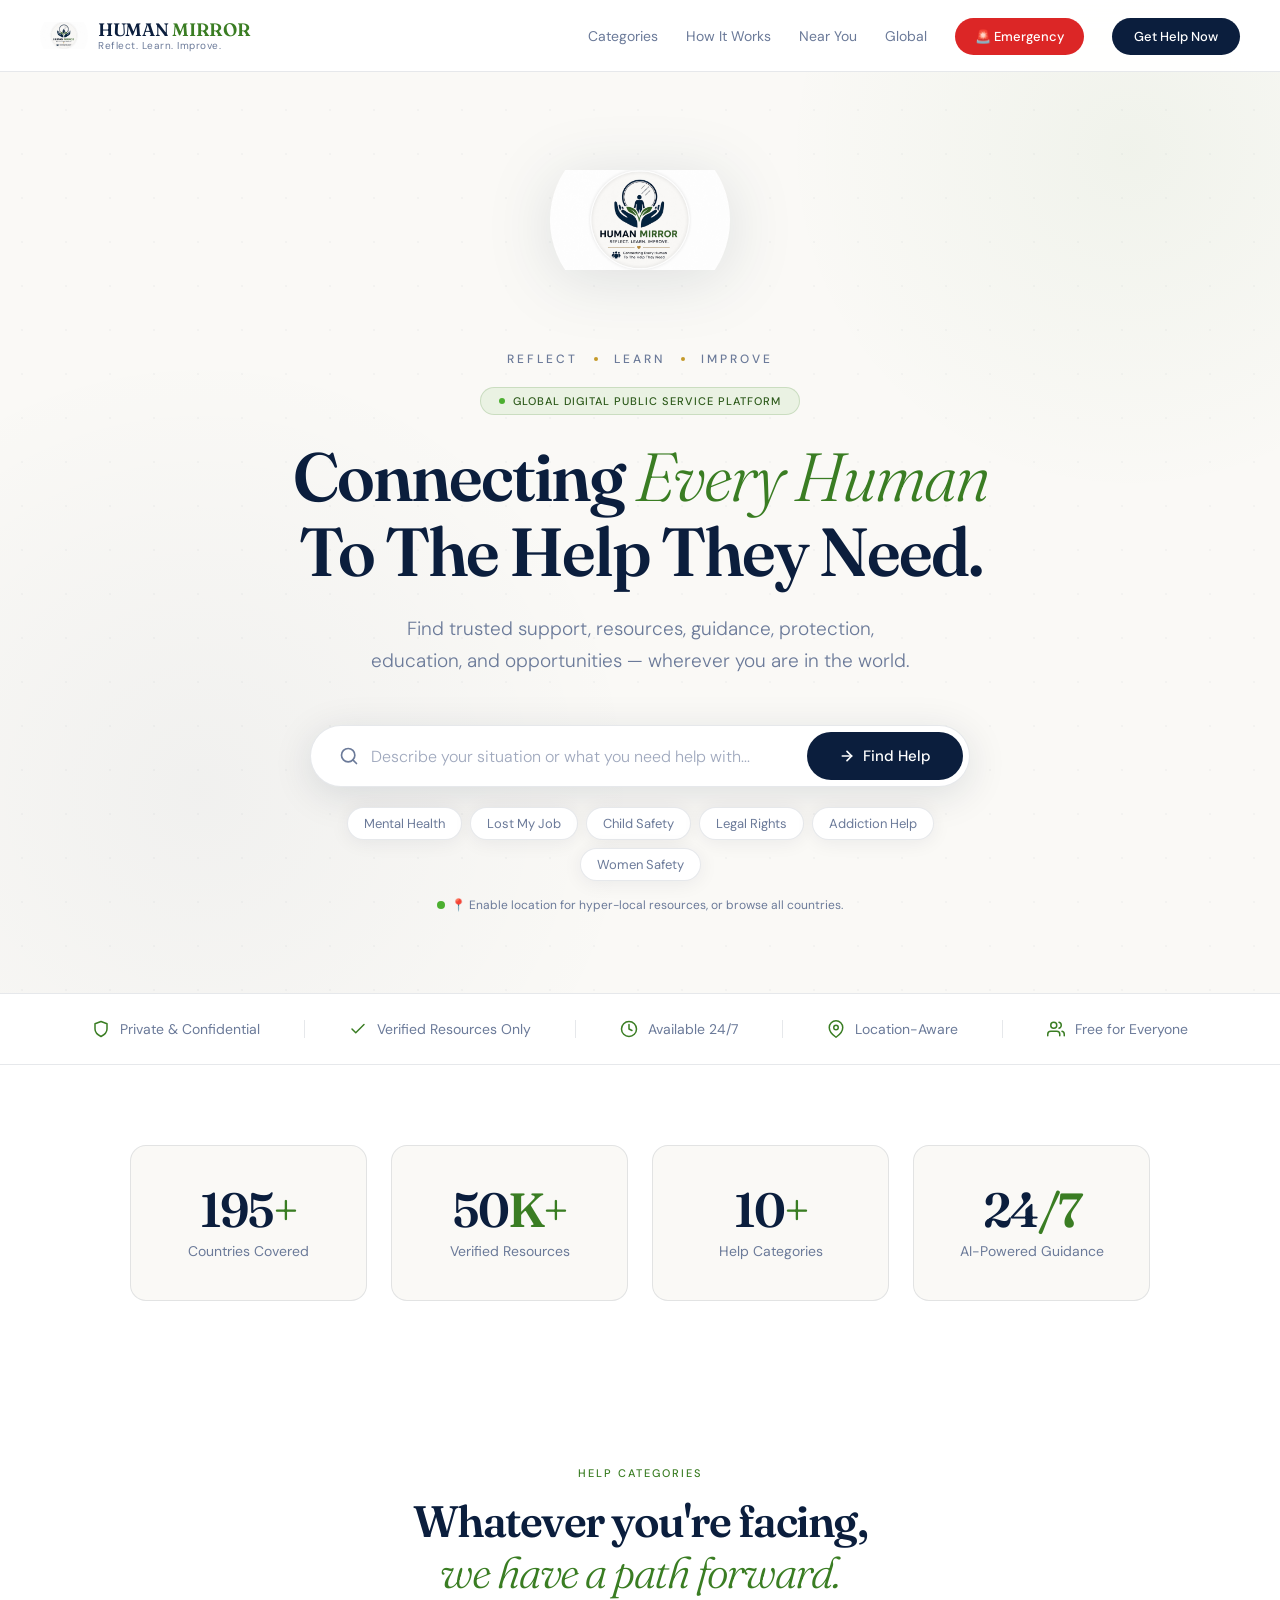
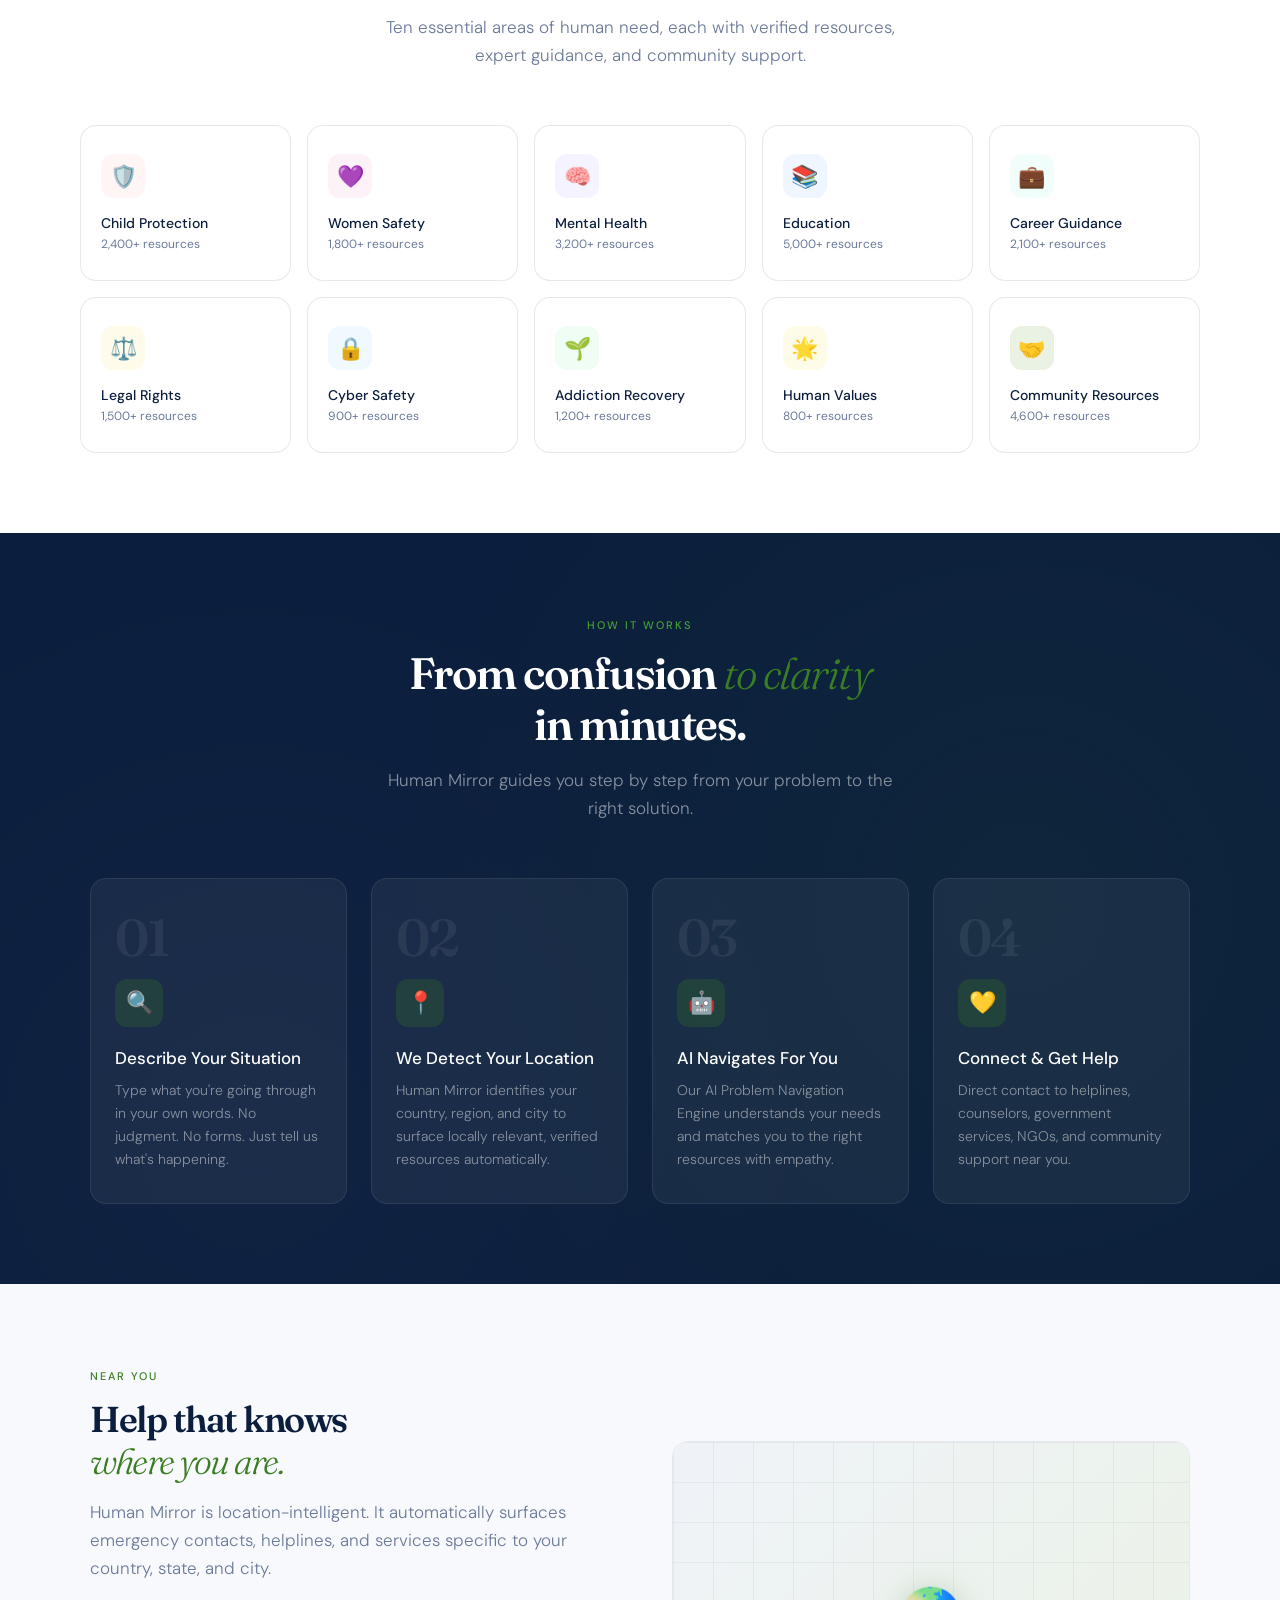
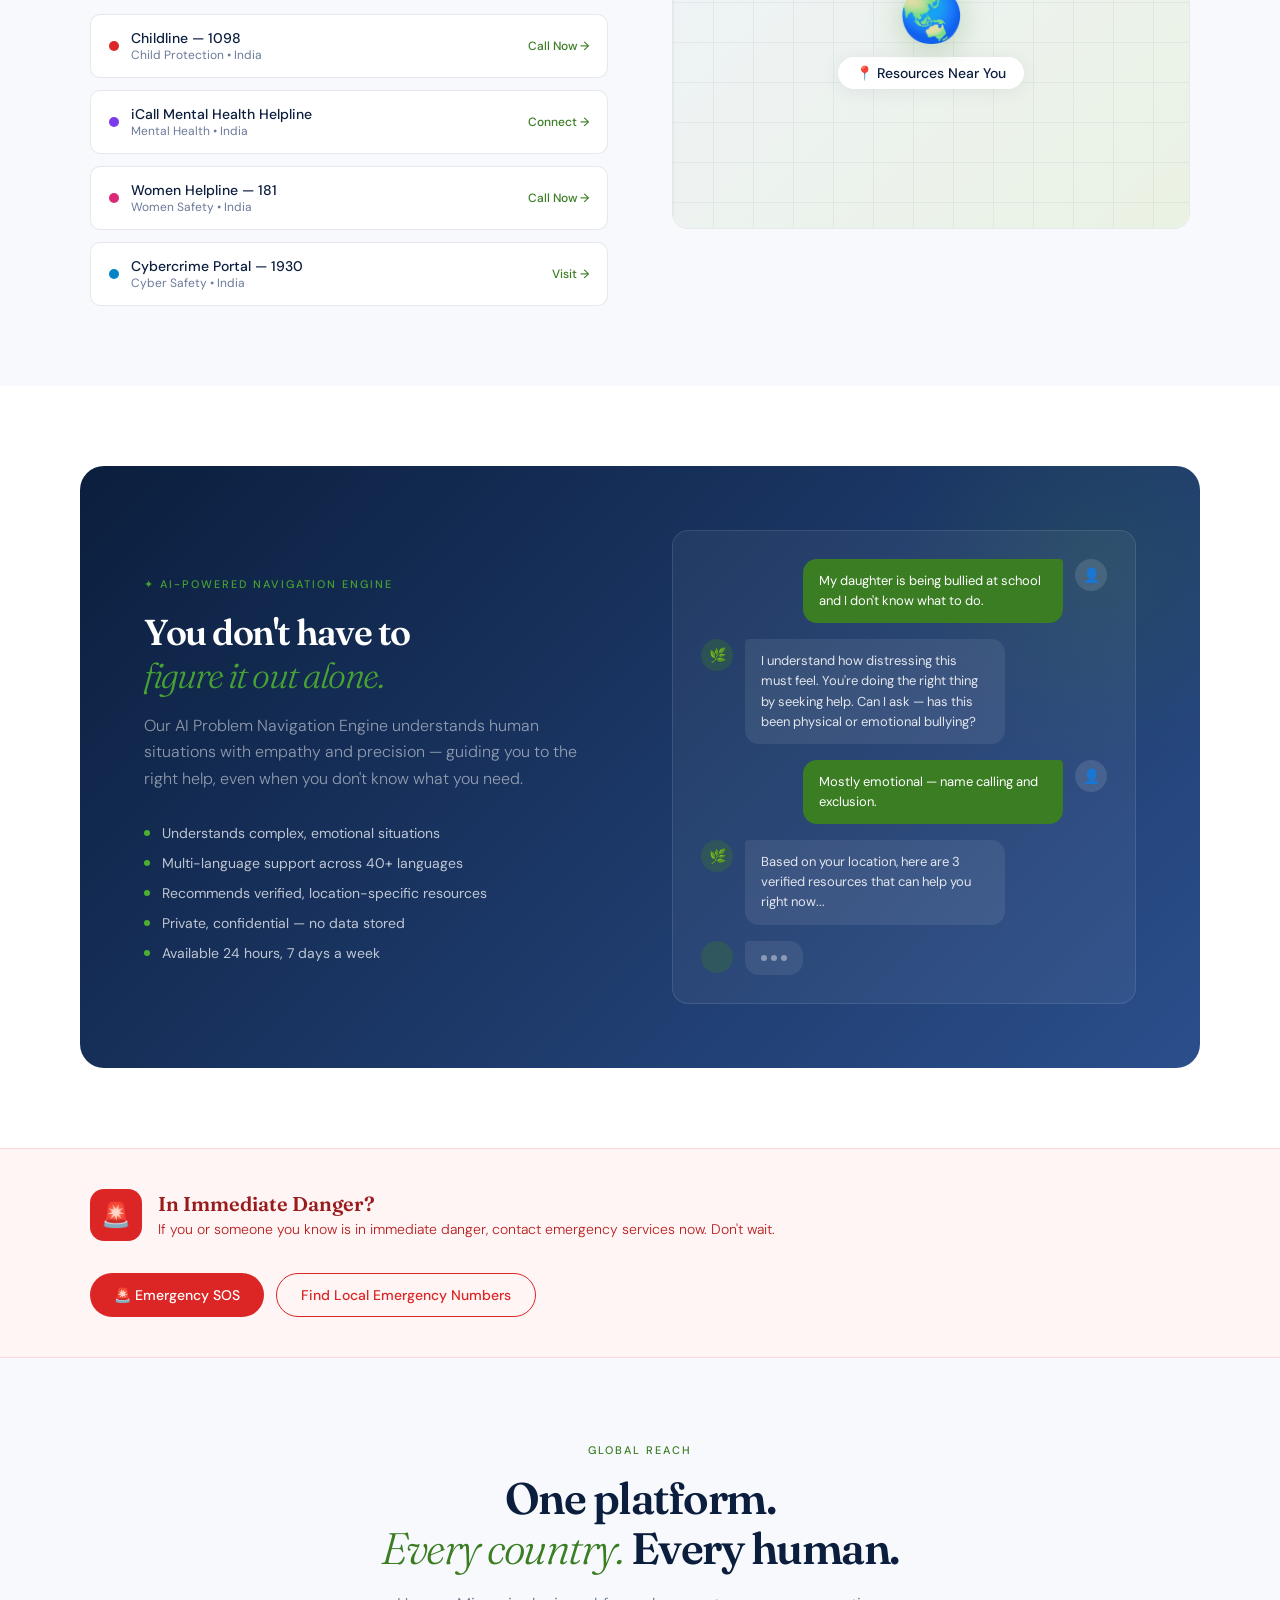
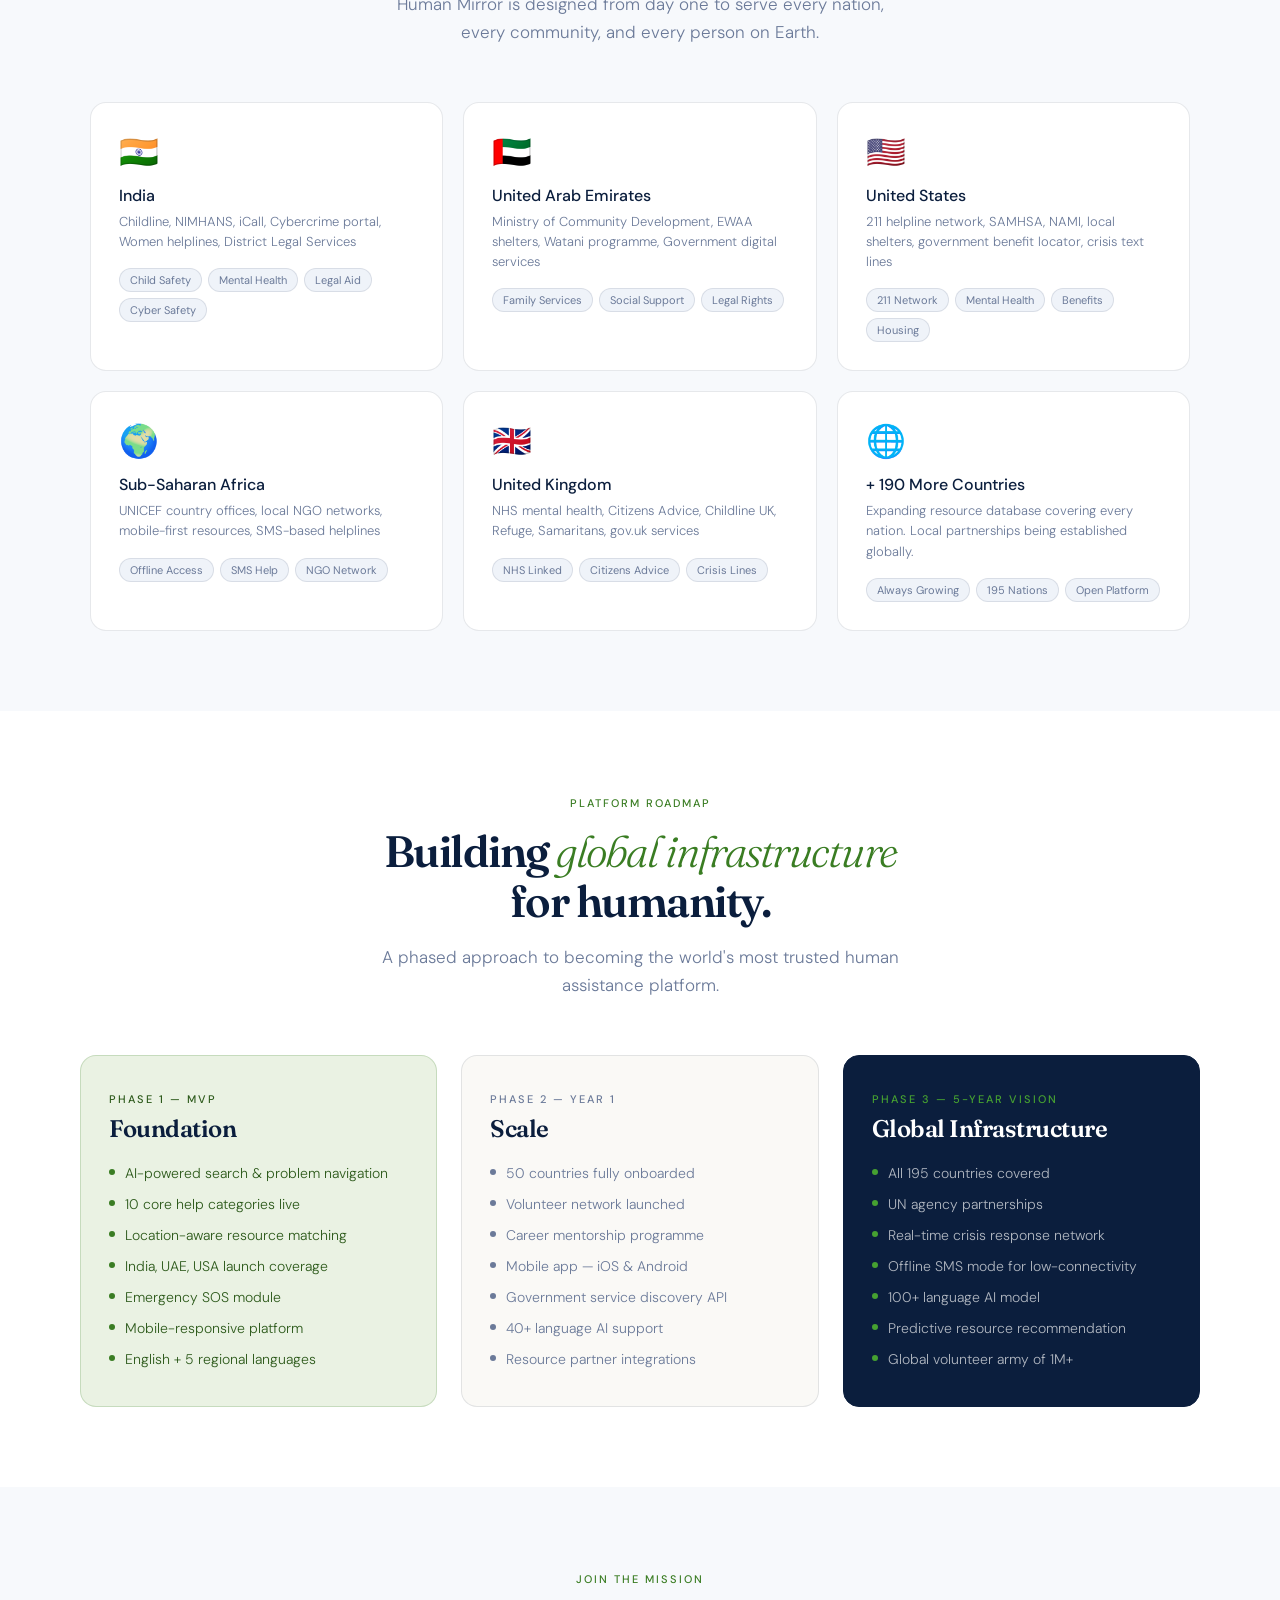
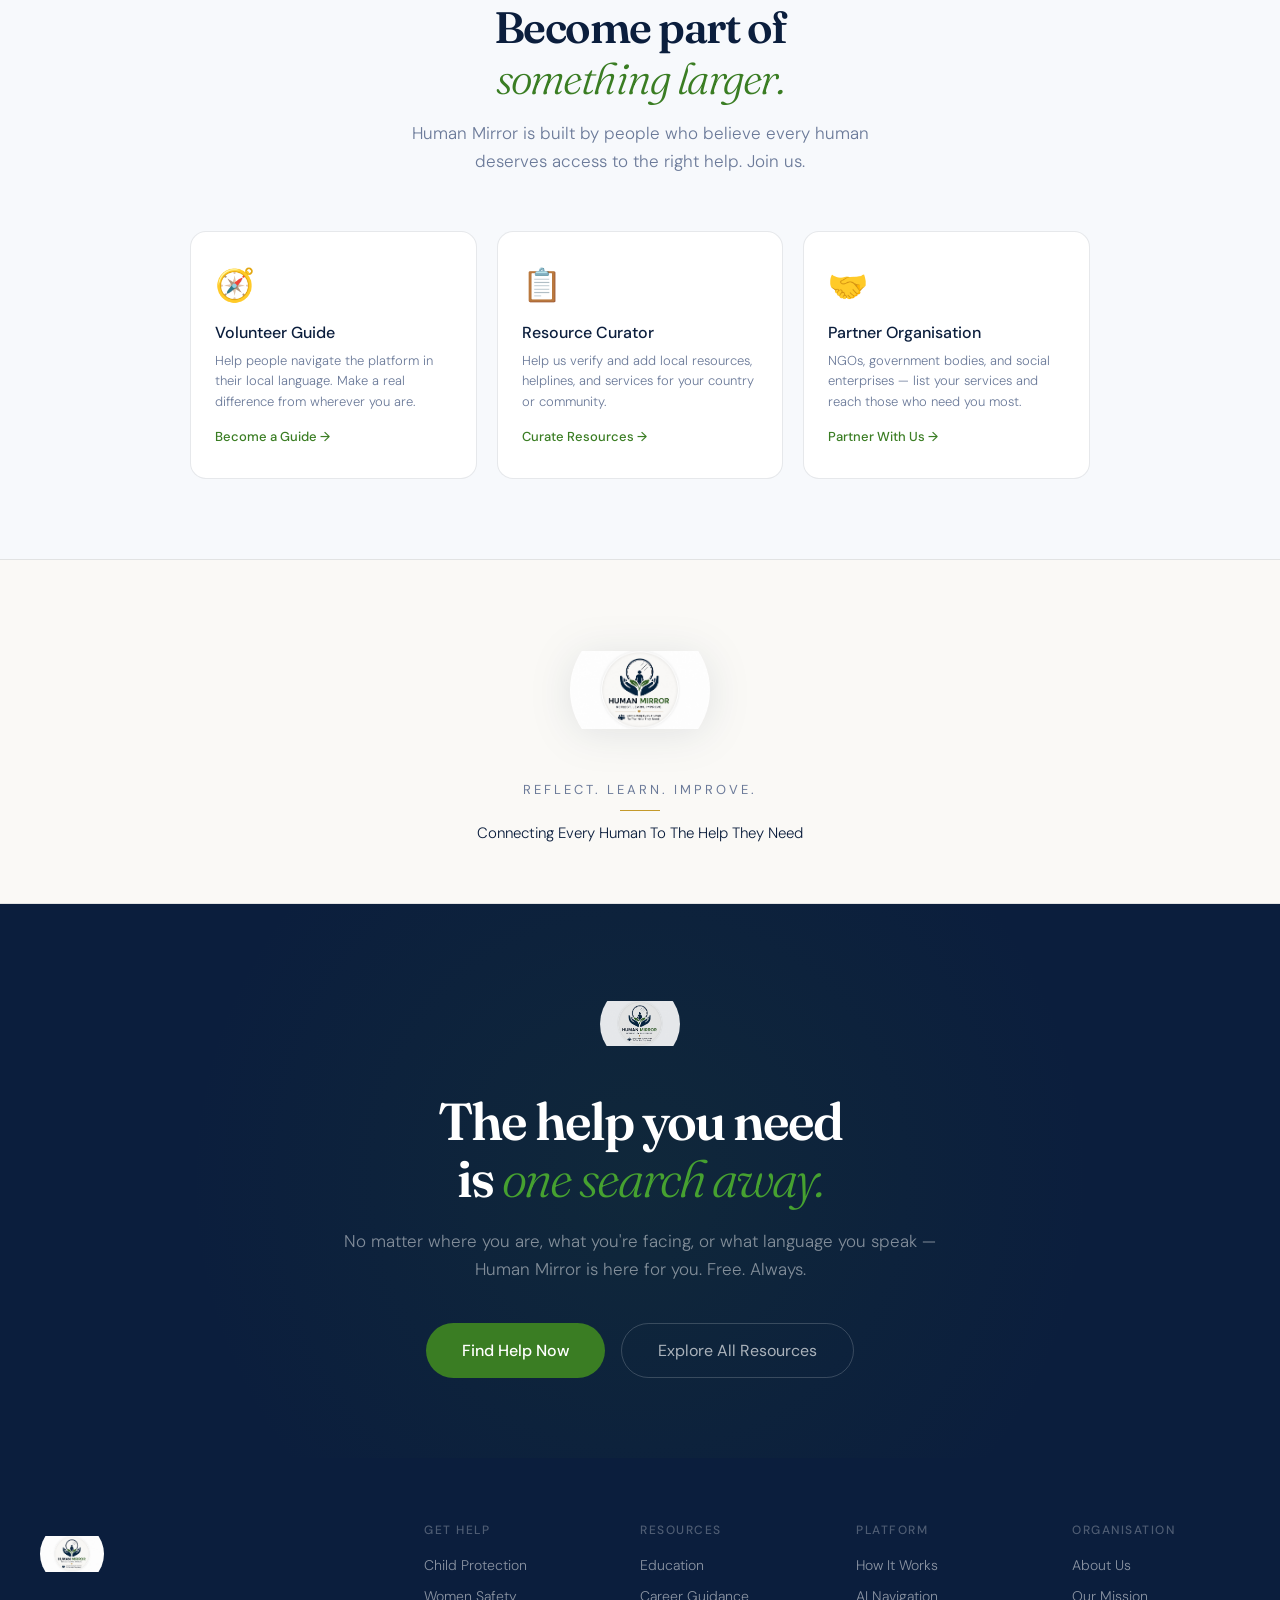
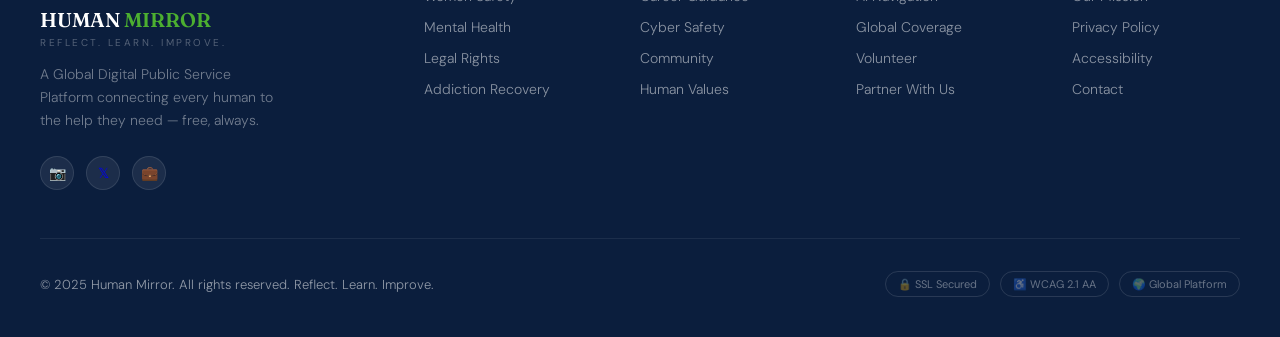
==== index.html @ c54a3748 "Update index.html" ====
<!DOCTYPE html>
<html lang="en">
<head>
<meta charset="UTF-8">
<meta name="viewport" content="width=device-width, initial-scale=1.0">
<title>Human Mirror — Connecting Every Human To The Help They Need</title>
<link rel="preconnect" href="https://fonts.googleapis.com">
<link rel="preconnect" href="https://fonts.gstatic.com" crossorigin>
<link href="https://fonts.googleapis.com/css2?family=Fraunces:ital,opsz,wght@0,9..144,300;0,9..144,400;0,9..144,600;1,9..144,300&family=DM+Sans:ital,opsz,wght@0,9..40,300;0,9..40,400;0,9..40,500;1,9..40,300&display=swap" rel="stylesheet">
<style>
:root {
  --navy: #0B1E3D;
  --navy-mid: #1A3560;
  --navy-light: #2B4F8C;
  --green: #2D5A1B;
  --green-mid: #3A7D23;
  --green-light: #4CAF30;
  --green-pale: #EAF2E3;
  --gold: #8B6914;
  --gold-light: #C49A2A;
  --white: #FFFFFF;
  --off-white: #F7F9FC;
  --cream: #FAF9F6;
  --surface: #EFF3F9;
  --muted: #6B7A99;
  --text: #0B1E3D;
  --border: rgba(11,30,61,0.1);
  --shadow-soft: 0 2px 20px rgba(11,30,61,0.07);
  --shadow-md: 0 8px 40px rgba(11,30,61,0.12);
  --radius: 16px;
  --radius-sm: 10px;
}
* { margin: 0; padding: 0; box-sizing: border-box; }
html { scroll-behavior: smooth; }
body {
  font-family: 'DM Sans', sans-serif;
  color: var(--text);
  background: var(--white);
  overflow-x: hidden;
  -webkit-font-smoothing: antialiased;
}

/* ===== NAV ===== */
nav {
  position: fixed;
  top: 0; left: 0; right: 0;
  z-index: 100;
  background: rgba(255,255,255,0.94);
  backdrop-filter: blur(20px);
  -webkit-backdrop-filter: blur(20px);
  border-bottom: 1px solid var(--border);
  height: 72px;
  display: flex;
  align-items: center;
  padding: 0 40px;
  justify-content: space-between;
  transition: box-shadow 0.3s;
}
nav.scrolled { box-shadow: var(--shadow-soft); }

.nav-logo {
  display: flex;
  align-items: center;
  gap: 10px;
  text-decoration: none;
}
.nav-logo-img {
  width: 48px;
  height: 48px;
  object-fit: contain;
  border-radius: 50%;
  flex-shrink: 0;
}
.nav-brand-wrap { display: flex; flex-direction: column; line-height: 1.1; }
.nav-brand {
  font-family: 'Fraunces', serif;
  font-size: 18px;
  font-weight: 600;
  letter-spacing: -0.3px;
}
.nav-brand .human { color: var(--navy); }
.nav-brand .mirror { color: var(--green-mid); }
.nav-tagline { font-size: 10px; color: var(--muted); letter-spacing: 0.5px; font-weight: 400; }

.nav-links { display: flex; align-items: center; gap: 28px; list-style: none; }
.nav-links a { font-size: 14px; font-weight: 400; color: var(--muted); text-decoration: none; transition: color 0.2s; }
.nav-links a:hover { color: var(--navy); }
.nav-cta {
  background: var(--navy) !important;
  color: var(--white) !important;
  padding: 10px 22px !important;
  border-radius: 50px !important;
  font-weight: 500 !important;
  font-size: 13px !important;
  transition: background 0.2s !important;
}
.nav-cta:hover { background: var(--navy-mid) !important; }
.nav-emergency {
  background: #DC2626 !important;
  color: var(--white) !important;
  padding: 10px 20px !important;
  border-radius: 50px !important;
  font-weight: 500 !important;
  font-size: 13px !important;
  animation: pulse-red 2s infinite;
}
@keyframes pulse-red { 0%,100%{box-shadow:0 0 0 0 rgba(220,38,38,0.3)} 50%{box-shadow:0 0 0 6px rgba(220,38,38,0)} }

.hamburger { display: none; flex-direction: column; gap: 5px; cursor: pointer; padding: 4px; }
.hamburger span { width: 22px; height: 2px; background: var(--navy); border-radius: 2px; }

/* ===== HERO ===== */
.hero {
  min-height: 100vh;
  display: flex; flex-direction: column; align-items: center; justify-content: center;
  text-align: center;
  padding: 130px 24px 80px;
  position: relative; overflow: hidden;
  background: var(--cream);
}
.hero-bg { position: absolute; inset: 0; pointer-events: none; overflow: hidden; }
.hero-circle-1 { position: absolute; top: -200px; right: -200px; width: 700px; height: 700px; border-radius: 50%; background: radial-gradient(circle, rgba(58,125,35,0.05) 0%, transparent 70%); }
.hero-circle-2 { position: absolute; bottom: -250px; left: -250px; width: 900px; height: 900px; border-radius: 50%; background: radial-gradient(circle, rgba(11,30,61,0.04) 0%, transparent 70%); }
.hero-dots { position: absolute; inset: 0; background-image: radial-gradient(circle, rgba(11,30,61,0.06) 1px, transparent 1px); background-size: 44px 44px; opacity: 0.5; }

.hero-content { position: relative; z-index: 1; max-width: 840px; }

/* HERO LOGO — the real frozen logo, large and proud */
.hero-logo-wrap {
  margin-bottom: 36px;
  display: inline-block;
  animation: fadeUp 0.9s ease both;
}
.hero-logo-img {
  width: 180px;
  height: 180px;
  object-fit: contain;
  border-radius: 50%;
  filter: drop-shadow(0 8px 32px rgba(11,30,61,0.12));
}

.hero-badge {
  display: inline-flex; align-items: center; gap: 8px;
  background: var(--green-pale);
  color: var(--green);
  font-size: 11px; font-weight: 500;
  padding: 6px 18px;
  border-radius: 50px;
  border: 1px solid rgba(58,125,35,0.18);
  margin-bottom: 24px;
  animation: fadeUp 0.9s 0.1s ease both;
  letter-spacing: 1px; text-transform: uppercase;
}
.hero-badge::before { content: ''; width: 6px; height: 6px; border-radius: 50%; background: var(--green-light); animation: blink 2s infinite; }
@keyframes blink { 0%,100%{opacity:1} 50%{opacity:0.3} }

.hero h1 {
  font-family: 'Fraunces', serif;
  font-size: clamp(36px, 5.5vw, 68px);
  font-weight: 600;
  line-height: 1.1;
  letter-spacing: -2px;
  color: var(--navy);
  margin-bottom: 24px;
  animation: fadeUp 0.9s 0.2s ease both;
}
.hero h1 em { font-style: italic; color: var(--green-mid); font-weight: 300; }

/* REFLECT. LEARN. IMPROVE. tagline from logo */
.hero-tagline-strip {
  display: flex; align-items: center; justify-content: center; gap: 16px;
  margin-bottom: 20px;
  animation: fadeUp 0.9s 0.25s ease both;
}
.hero-tagline-strip span {
  font-size: 12px; font-weight: 500; letter-spacing: 3px; text-transform: uppercase; color: var(--muted);
}
.hero-tagline-strip .dot { width: 4px; height: 4px; border-radius: 50%; background: var(--gold-light); }

.hero-sub {
  font-size: clamp(16px, 2vw, 19px);
  color: var(--muted); line-height: 1.7;
  max-width: 560px; margin: 0 auto 48px;
  font-weight: 300;
  animation: fadeUp 0.9s 0.3s ease both;
}

/* SEARCH */
.search-container { width: 100%; max-width: 660px; margin: 0 auto; animation: fadeUp 0.9s 0.4s ease both; }
.search-box {
  display: flex; align-items: center;
  background: var(--white);
  border: 1.5px solid var(--border);
  border-radius: 100px;
  padding: 6px 6px 6px 28px;
  box-shadow: var(--shadow-md);
  transition: border-color 0.2s, box-shadow 0.2s;
  gap: 12px;
}
.search-box:focus-within { border-color: var(--green-mid); box-shadow: var(--shadow-md), 0 0 0 4px rgba(58,125,35,0.1); }
.search-icon { width: 20px; height: 20px; color: var(--muted); flex-shrink: 0; }
.search-input { flex: 1; border: none; outline: none; font-family: 'DM Sans', sans-serif; font-size: 16px; font-weight: 300; color: var(--navy); background: transparent; padding: 10px 0; min-width: 0; }
.search-input::placeholder { color: rgba(107,122,153,0.65); }
.search-btn { background: var(--navy); color: var(--white); border: none; border-radius: 50px; padding: 14px 32px; font-family: 'DM Sans', sans-serif; font-size: 15px; font-weight: 500; cursor: pointer; transition: background 0.2s, transform 0.15s; white-space: nowrap; display: flex; align-items: center; gap: 8px; }
.search-btn:hover { background: var(--navy-mid); transform: scale(1.02); }
.search-examples { margin-top: 20px; display: flex; flex-wrap: wrap; gap: 8px; justify-content: center; }
.example-chip { background: var(--white); color: var(--muted); font-size: 13px; font-weight: 400; padding: 7px 16px; border-radius: 50px; border: 1px solid var(--border); cursor: pointer; transition: all 0.2s; box-shadow: var(--shadow-soft); }
.example-chip:hover { background: var(--navy); color: var(--white); border-color: var(--navy); transform: translateY(-1px); }
.location-hint { margin-top: 16px; font-size: 12px; color: var(--muted); display: flex; align-items: center; justify-content: center; gap: 6px; }
.location-dot { width: 8px; height: 8px; border-radius: 50%; background: var(--green-light); animation: blink 2s infinite; }

/* TRUST BAR */
.trust-bar { padding: 26px 40px; background: var(--white); border-top: 1px solid var(--border); border-bottom: 1px solid var(--border); display: flex; align-items: center; justify-content: center; gap: 44px; flex-wrap: wrap; }
.trust-item { display: flex; align-items: center; gap: 10px; font-size: 14px; color: var(--muted); }
.trust-item svg { width: 18px; height: 18px; color: var(--green-mid); flex-shrink: 0; }
.trust-divider { width: 1px; height: 18px; background: var(--border); }

/* STATS */
.stats-section { padding: 80px 40px; max-width: 1100px; margin: 0 auto; display: grid; grid-template-columns: repeat(4, 1fr); gap: 24px; }
.stat-card { text-align: center; padding: 40px 24px; background: var(--cream); border-radius: var(--radius); border: 1px solid var(--border); transition: transform 0.2s, box-shadow 0.2s; }
.stat-card:hover { transform: translateY(-4px); box-shadow: var(--shadow-md); }
.stat-num { font-family: 'Fraunces', serif; font-size: 48px; font-weight: 600; color: var(--navy); letter-spacing: -2px; line-height: 1; margin-bottom: 8px; }
.stat-num span { color: var(--green-mid); }
.stat-label { font-size: 14px; color: var(--muted); }

/* SECTION HEADER */
.section-header { text-align: center; margin-bottom: 56px; }
.section-tag { display: inline-block; font-size: 11px; font-weight: 500; letter-spacing: 2px; text-transform: uppercase; color: var(--green-mid); margin-bottom: 16px; }
.section-title { font-family: 'Fraunces', serif; font-size: clamp(28px, 4vw, 44px); font-weight: 600; color: var(--navy); letter-spacing: -1.5px; line-height: 1.15; margin-bottom: 16px; }
.section-title em { font-style: italic; color: var(--green-mid); font-weight: 300; }
.section-desc { font-size: 17px; color: var(--muted); max-width: 520px; margin: 0 auto; line-height: 1.65; font-weight: 300; }

/* CATEGORIES */
.categories-section { padding: 80px 40px; background: var(--white); max-width: 1200px; margin: 0 auto; }
.categories-grid { display: grid; grid-template-columns: repeat(5, 1fr); gap: 16px; }
.category-card { background: var(--white); border: 1px solid var(--border); border-radius: var(--radius); padding: 28px 20px; cursor: pointer; transition: all 0.25s; text-align: left; position: relative; overflow: hidden; text-decoration: none; display: block; }
.category-card::before { content: ''; position: absolute; bottom: 0; left: 0; right: 0; height: 3px; background: var(--cat-color, var(--green-mid)); transform: scaleX(0); transition: transform 0.25s; transform-origin: left; }
.category-card:hover { transform: translateY(-4px); box-shadow: var(--shadow-md); border-color: transparent; }
.category-card:hover::before { transform: scaleX(1); }
.cat-icon { width: 44px; height: 44px; border-radius: 12px; display: flex; align-items: center; justify-content: center; margin-bottom: 16px; font-size: 22px; background: var(--cat-bg, var(--green-pale)); }
.cat-name { font-size: 14px; font-weight: 500; color: var(--navy); margin-bottom: 4px; }
.cat-count { font-size: 12px; color: var(--muted); }

/* HOW IT WORKS */
.how-section { padding: 80px 40px; background: var(--navy); color: var(--white); overflow: hidden; position: relative; }
.how-section .section-tag { color: rgba(76,175,48,0.9); }
.how-section .section-title { color: var(--white); }
.how-section .section-desc { color: rgba(255,255,255,0.5); }
.how-bg { position: absolute; inset: 0; background-image: radial-gradient(circle at 80% 50%, rgba(58,125,35,0.08) 0%, transparent 60%), radial-gradient(circle at 20% 80%, rgba(255,255,255,0.02) 0%, transparent 50%); pointer-events: none; }
.how-steps { max-width: 1100px; margin: 0 auto; display: grid; grid-template-columns: repeat(4, 1fr); gap: 24px; position: relative; z-index: 1; }
.step-card { background: rgba(255,255,255,0.05); border: 1px solid rgba(255,255,255,0.08); border-radius: var(--radius); padding: 32px 24px; transition: background 0.2s; }
.step-card:hover { background: rgba(255,255,255,0.09); }
.step-num { font-family: 'Fraunces', serif; font-size: 52px; font-weight: 600; color: rgba(255,255,255,0.07); line-height: 1; margin-bottom: 16px; letter-spacing: -2px; }
.step-icon { width: 48px; height: 48px; background: rgba(58,125,35,0.25); border-radius: 12px; display: flex; align-items: center; justify-content: center; font-size: 22px; margin-bottom: 20px; }
.step-title { font-size: 17px; font-weight: 500; color: var(--white); margin-bottom: 10px; }
.step-desc { font-size: 14px; color: rgba(255,255,255,0.48); line-height: 1.65; font-weight: 300; }

/* LOCATION */
.location-section { padding: 80px 40px; background: var(--off-white); }
.location-inner { max-width: 1100px; margin: 0 auto; display: grid; grid-template-columns: 1fr 1fr; gap: 64px; align-items: center; }
.location-visual { background: var(--white); border: 1px solid var(--border); border-radius: var(--radius); overflow: hidden; aspect-ratio: 4/3; display: flex; align-items: center; justify-content: center; }
.map-placeholder { width: 100%; height: 100%; background: linear-gradient(135deg, #EFF3F9 0%, #EAF2E3 100%); display: flex; flex-direction: column; align-items: center; justify-content: center; gap: 12px; position: relative; overflow: hidden; }
.map-grid { position: absolute; inset: 0; background-image: linear-gradient(rgba(11,30,61,0.05) 1px, transparent 1px), linear-gradient(90deg, rgba(11,30,61,0.05) 1px, transparent 1px); background-size: 40px 40px; }
.map-pins { position: relative; z-index: 1; display: flex; flex-direction: column; align-items: center; gap: 8px; }
.map-icon { font-size: 52px; filter: drop-shadow(0 4px 16px rgba(58,125,35,0.3)); }
.map-label { font-size: 14px; font-weight: 500; color: var(--navy); background: var(--white); padding: 7px 18px; border-radius: 50px; box-shadow: var(--shadow-soft); }
.location-resources { display: flex; flex-direction: column; gap: 12px; margin-top: 24px; }
.resource-pill { display: flex; align-items: center; justify-content: space-between; background: var(--white); border: 1px solid var(--border); border-radius: var(--radius-sm); padding: 14px 18px; transition: all 0.2s; cursor: pointer; }
.resource-pill:hover { border-color: var(--green-mid); box-shadow: var(--shadow-soft); transform: translateX(4px); }
.resource-info { display: flex; align-items: center; gap: 12px; }
.resource-dot { width: 10px; height: 10px; border-radius: 50%; flex-shrink: 0; }
.resource-name { font-size: 14px; font-weight: 500; color: var(--navy); }
.resource-type { font-size: 12px; color: var(--muted); }
.resource-action { font-size: 12px; color: var(--green-mid); font-weight: 500; white-space: nowrap; }

/* AI SECTION */
.ai-section { padding: 80px 40px; background: var(--white); max-width: 1200px; margin: 0 auto; }
.ai-inner { background: linear-gradient(135deg, var(--navy) 0%, var(--navy-light) 100%); border-radius: 24px; padding: 64px; display: grid; grid-template-columns: 1fr 1fr; gap: 64px; align-items: center; position: relative; overflow: hidden; }
.ai-bg-glow { position: absolute; top: -100px; right: -100px; width: 400px; height: 400px; border-radius: 50%; background: radial-gradient(circle, rgba(58,125,35,0.15) 0%, transparent 70%); pointer-events: none; }
.ai-content { position: relative; z-index: 1; }
.ai-tag { display: inline-flex; align-items: center; gap: 6px; font-size: 11px; font-weight: 500; letter-spacing: 2px; text-transform: uppercase; color: rgba(76,175,48,0.9); margin-bottom: 20px; }
.ai-title { font-family: 'Fraunces', serif; font-size: 36px; font-weight: 600; color: var(--white); letter-spacing: -1.5px; line-height: 1.2; margin-bottom: 16px; }
.ai-title em { font-style: italic; font-weight: 300; color: rgba(76,175,48,0.9); }
.ai-desc { font-size: 16px; color: rgba(255,255,255,0.52); line-height: 1.65; font-weight: 300; margin-bottom: 32px; }
.ai-features { display: flex; flex-direction: column; gap: 12px; }
.ai-feat { display: flex; align-items: center; gap: 12px; font-size: 14px; color: rgba(255,255,255,0.72); }
.ai-feat-dot { width: 6px; height: 6px; border-radius: 50%; background: var(--green-light); flex-shrink: 0; }
.ai-demo { background: rgba(255,255,255,0.05); border: 1px solid rgba(255,255,255,0.1); border-radius: var(--radius); padding: 28px; position: relative; z-index: 1; }
.ai-chat { display: flex; flex-direction: column; gap: 16px; }
.chat-msg { display: flex; gap: 12px; align-items: flex-start; }
.chat-msg.user { flex-direction: row-reverse; }
.chat-avatar { width: 32px; height: 32px; border-radius: 50%; display: flex; align-items: center; justify-content: center; font-size: 14px; flex-shrink: 0; }
.chat-msg.ai .chat-avatar { background: rgba(58,125,35,0.3); }
.chat-msg.user .chat-avatar { background: rgba(255,255,255,0.12); }
.chat-bubble { padding: 12px 16px; border-radius: 14px; font-size: 13px; line-height: 1.55; max-width: 260px; }
.chat-msg.ai .chat-bubble { background: rgba(255,255,255,0.08); color: rgba(255,255,255,0.85); border-radius: 4px 14px 14px 14px; }
.chat-msg.user .chat-bubble { background: var(--green-mid); color: var(--white); border-radius: 14px 4px 14px 14px; }
.chat-typing { display: flex; gap: 4px; padding: 14px 16px; background: rgba(255,255,255,0.08); border-radius: 4px 14px 14px 14px; width: fit-content; }
.typing-dot { width: 6px; height: 6px; border-radius: 50%; background: rgba(255,255,255,0.4); animation: typingBounce 1.4s infinite; }
.typing-dot:nth-child(2) { animation-delay: 0.2s; }
.typing-dot:nth-child(3) { animation-delay: 0.4s; }
@keyframes typingBounce { 0%,60%,100%{transform:translateY(0);opacity:0.4} 30%{transform:translateY(-6px);opacity:1} }

/* EMERGENCY */
.emergency-section { padding: 40px; background: #FFF5F5; border-top: 1px solid #FED7D7; border-bottom: 1px solid #FED7D7; }
.emergency-inner { max-width: 1100px; margin: 0 auto; display: flex; align-items: center; justify-content: space-between; gap: 32px; flex-wrap: wrap; }
.emergency-left { display: flex; align-items: center; gap: 16px; }
.emergency-icon { width: 52px; height: 52px; background: #DC2626; border-radius: 14px; display: flex; align-items: center; justify-content: center; font-size: 24px; animation: pulse-red 2s infinite; flex-shrink: 0; }
.emergency-title { font-family: 'Fraunces', serif; font-size: 20px; font-weight: 600; color: #991B1B; margin-bottom: 4px; }
.emergency-desc { font-size: 14px; color: #B91C1C; font-weight: 300; }
.emergency-actions { display: flex; gap: 12px; flex-wrap: wrap; }
.emergency-btn { background: #DC2626; color: var(--white); border: none; border-radius: 50px; padding: 12px 24px; font-family: 'DM Sans', sans-serif; font-size: 14px; font-weight: 500; cursor: pointer; transition: background 0.2s, transform 0.15s; }
.emergency-btn:hover { background: #B91C1C; transform: scale(1.02); }
.emergency-btn.outline { background: transparent; border: 1.5px solid #DC2626; color: #DC2626; }
.emergency-btn.outline:hover { background: #FEE2E2; }

/* GLOBAL */
.global-section { padding: 80px 40px; background: var(--off-white); }
.global-inner { max-width: 1100px; margin: 0 auto; }
.regions-grid { display: grid; grid-template-columns: repeat(3, 1fr); gap: 20px; margin-top: 48px; }
.region-card { background: var(--white); border: 1px solid var(--border); border-radius: var(--radius); padding: 28px; transition: all 0.2s; cursor: pointer; }
.region-card:hover { transform: translateY(-4px); box-shadow: var(--shadow-md); }
.region-flag { font-size: 32px; margin-bottom: 12px; }
.region-name { font-size: 16px; font-weight: 500; color: var(--navy); margin-bottom: 6px; }
.region-desc { font-size: 13px; color: var(--muted); margin-bottom: 16px; line-height: 1.55; font-weight: 300; }
.region-services { display: flex; flex-wrap: wrap; gap: 6px; }
.service-tag { font-size: 11px; padding: 4px 10px; border-radius: 50px; background: var(--surface); color: var(--muted); border: 1px solid var(--border); }

/* ROADMAP */
.roadmap-section { padding: 80px 40px; background: var(--white); max-width: 1200px; margin: 0 auto; }
.roadmap-grid { display: grid; grid-template-columns: repeat(3, 1fr); gap: 24px; }
.roadmap-card { border-radius: var(--radius); padding: 36px 28px; border: 1px solid var(--border); }
.roadmap-card.mvp { background: var(--green-pale); border-color: rgba(58,125,35,0.2); }
.roadmap-card.year1 { background: var(--cream); }
.roadmap-card.year5 { background: var(--navy); border-color: var(--navy); }
.roadmap-phase { font-size: 11px; font-weight: 500; letter-spacing: 2px; text-transform: uppercase; margin-bottom: 8px; }
.roadmap-card.mvp .roadmap-phase { color: var(--green); }
.roadmap-card.year1 .roadmap-phase { color: var(--muted); }
.roadmap-card.year5 .roadmap-phase { color: rgba(76,175,48,0.9); }
.roadmap-title { font-family: 'Fraunces', serif; font-size: 24px; font-weight: 600; margin-bottom: 20px; letter-spacing: -0.5px; color: var(--navy); }
.roadmap-card.year5 .roadmap-title { color: var(--white); }
.roadmap-items { list-style: none; display: flex; flex-direction: column; gap: 10px; }
.roadmap-items li { font-size: 14px; font-weight: 300; display: flex; align-items: flex-start; gap: 10px; line-height: 1.5; }
.roadmap-card.mvp .roadmap-items li { color: var(--green); }
.roadmap-card.year1 .roadmap-items li { color: var(--muted); }
.roadmap-card.year5 .roadmap-items li { color: rgba(255,255,255,0.68); }
.roadmap-dot { width: 6px; height: 6px; border-radius: 50%; flex-shrink: 0; margin-top: 6px; }
.roadmap-card.mvp .roadmap-dot { background: var(--green-mid); }
.roadmap-card.year1 .roadmap-dot { background: var(--muted); }
.roadmap-card.year5 .roadmap-dot { background: rgba(76,175,48,0.9); }

/* VOLUNTEER */
.volunteer-section { padding: 80px 40px; background: var(--off-white); }
.volunteer-inner { max-width: 900px; margin: 0 auto; text-align: center; }
.volunteer-cards { display: grid; grid-template-columns: repeat(3, 1fr); gap: 20px; margin-top: 48px; }
.vol-card { background: var(--white); border: 1px solid var(--border); border-radius: var(--radius); padding: 32px 24px; text-align: left; transition: all 0.2s; }
.vol-card:hover { transform: translateY(-4px); box-shadow: var(--shadow-md); }
.vol-icon { font-size: 32px; margin-bottom: 16px; }
.vol-title { font-size: 16px; font-weight: 500; color: var(--navy); margin-bottom: 8px; }
.vol-desc { font-size: 13px; color: var(--muted); line-height: 1.55; font-weight: 300; }
.vol-link { display: inline-block; margin-top: 16px; font-size: 13px; color: var(--green-mid); font-weight: 500; text-decoration: none; }
.vol-link:hover { text-decoration: underline; }

/* LOGO RIBBON — shows the real logo centered with its tagline */
.logo-ribbon {
  padding: 60px 40px;
  background: var(--cream);
  text-align: center;
  border-top: 1px solid var(--border);
  border-bottom: 1px solid var(--border);
}
.logo-ribbon-inner { max-width: 400px; margin: 0 auto; }
.logo-ribbon img { width: 140px; height: 140px; object-fit: contain; border-radius: 50%; margin-bottom: 16px; filter: drop-shadow(0 4px 20px rgba(11,30,61,0.10)); }
.logo-ribbon-rli { font-size: 13px; letter-spacing: 3px; text-transform: uppercase; color: var(--muted); font-weight: 400; margin-bottom: 8px; }
.logo-ribbon-tagline { font-size: 15px; color: var(--navy); font-weight: 300; }
.gold-line { width: 40px; height: 1px; background: var(--gold-light); margin: 12px auto; }

/* CTA BANNER */
.cta-section { padding: 80px 40px; background: var(--navy); text-align: center; position: relative; overflow: hidden; }
.cta-bg { position: absolute; inset: 0; background-image: radial-gradient(circle at 50% 50%, rgba(58,125,35,0.1) 0%, transparent 65%); pointer-events: none; }
.cta-content { position: relative; z-index: 1; max-width: 600px; margin: 0 auto; }
.cta-logo { width: 80px; height: 80px; object-fit: contain; border-radius: 50%; margin-bottom: 24px; opacity: 0.9; }
.cta-title { font-family: 'Fraunces', serif; font-size: clamp(32px, 5vw, 52px); font-weight: 600; color: var(--white); letter-spacing: -2px; margin-bottom: 20px; line-height: 1.1; }
.cta-title em { font-style: italic; color: rgba(76,175,48,0.9); font-weight: 300; }
.cta-sub { font-size: 17px; color: rgba(255,255,255,0.48); font-weight: 300; margin-bottom: 40px; line-height: 1.65; }
.cta-buttons { display: flex; gap: 16px; justify-content: center; flex-wrap: wrap; }
.btn-primary { background: var(--green-mid); color: var(--white); border: none; border-radius: 50px; padding: 16px 36px; font-family: 'DM Sans', sans-serif; font-size: 16px; font-weight: 500; cursor: pointer; transition: background 0.2s, transform 0.15s; }
.btn-primary:hover { background: var(--green); transform: scale(1.02); }
.btn-outline { background: transparent; color: rgba(255,255,255,0.65); border: 1.5px solid rgba(255,255,255,0.18); border-radius: 50px; padding: 16px 36px; font-family: 'DM Sans', sans-serif; font-size: 16px; cursor: pointer; transition: all 0.2s; }
.btn-outline:hover { border-color: rgba(255,255,255,0.45); color: var(--white); }

/* FOOTER */
footer { background: var(--navy); color: rgba(255,255,255,0.55); padding: 64px 40px 40px; }
.footer-top { max-width: 1200px; margin: 0 auto 48px; display: grid; grid-template-columns: 2fr 1fr 1fr 1fr 1fr; gap: 48px; }
.footer-brand-logo { width: 64px; height: 64px; object-fit: contain; border-radius: 50%; margin-bottom: 16px; }
.footer-brand-name { font-family: 'Fraunces', serif; font-size: 20px; font-weight: 600; color: var(--white); margin-bottom: 4px; }
.footer-brand-name span { color: var(--green-light); }
.footer-brand-rli { font-size: 10px; letter-spacing: 2.5px; text-transform: uppercase; color: rgba(255,255,255,0.3); margin-bottom: 14px; }
.footer-tagline { font-size: 14px; color: rgba(255,255,255,0.42); line-height: 1.65; font-weight: 300; max-width: 240px; margin-bottom: 24px; }
.footer-links-title { font-size: 12px; font-weight: 500; text-transform: uppercase; letter-spacing: 1.5px; color: rgba(255,255,255,0.28); margin-bottom: 16px; }
.footer-links { list-style: none; display: flex; flex-direction: column; gap: 10px; }
.footer-links a { color: rgba(255,255,255,0.52); text-decoration: none; font-size: 14px; font-weight: 300; transition: color 0.2s; }
.footer-links a:hover { color: var(--white); }
.footer-bottom { max-width: 1200px; margin: 0 auto; padding-top: 32px; border-top: 1px solid rgba(255,255,255,0.07); display: flex; align-items: center; justify-content: space-between; flex-wrap: wrap; gap: 16px; }
.footer-copy { font-size: 13px; font-weight: 300; }
.footer-badges { display: flex; gap: 10px; flex-wrap: wrap; }
.footer-badge { font-size: 11px; padding: 5px 12px; border-radius: 50px; border: 1px solid rgba(255,255,255,0.12); color: rgba(255,255,255,0.38); }

/* ANIMATIONS */
@keyframes fadeUp { from{opacity:0;transform:translateY(28px)} to{opacity:1;transform:translateY(0)} }
.reveal { opacity: 0; transform: translateY(22px); transition: opacity 0.65s ease, transform 0.65s ease; }
.reveal.visible { opacity: 1; transform: translateY(0); }

/* RESPONSIVE */
@media (max-width: 1024px) {
  .categories-grid { grid-template-columns: repeat(3, 1fr); }
  .stats-section { grid-template-columns: repeat(2, 1fr); }
  .how-steps { grid-template-columns: repeat(2, 1fr); }
  .footer-top { grid-template-columns: 1fr 1fr; }
  .roadmap-grid { grid-template-columns: 1fr; }
  .volunteer-cards { grid-template-columns: 1fr 1fr; }
}
@media (max-width: 768px) {
  nav { padding: 0 20px; }
  .nav-links { display: none; }
  .hamburger { display: flex; }
  .hero { padding: 110px 20px 60px; }
  .hero-logo-img { width: 130px; height: 130px; }
  .categories-grid { grid-template-columns: repeat(2, 1fr); }
  .stats-section { padding: 60px 20px; grid-template-columns: repeat(2, 1fr); }
  .location-inner { grid-template-columns: 1fr; gap: 40px; }
  .ai-inner { grid-template-columns: 1fr; padding: 40px 28px; gap: 40px; }
  .regions-grid { grid-template-columns: 1fr; }
  .how-steps { grid-template-columns: 1fr; }
  .trust-bar { padding: 20px; gap: 20px; }
  .trust-divider { display: none; }
  .emergency-inner { flex-direction: column; align-items: flex-start; }
  .footer-top { grid-template-columns: 1fr 1fr; gap: 32px; }
  .volunteer-cards { grid-template-columns: 1fr; }
  .cta-buttons { flex-direction: column; align-items: center; }
  .how-section, .location-section, .ai-section, .global-section,
  .categories-section, .roadmap-section, .volunteer-section, .cta-section { padding: 60px 20px; }
  footer { padding: 48px 20px 32px; }
  .ai-title { font-size: 28px; }
}
@media (max-width: 480px) {
  .categories-grid { grid-template-columns: 1fr 1fr; }
  .stats-section { grid-template-columns: 1fr 1fr; }
  .search-box { border-radius: 18px; padding: 12px 16px; flex-direction: column; gap: 8px; }
  .search-btn { width: 100%; justify-content: center; }
  .footer-top { grid-template-columns: 1fr; }
  .hero-logo-img { width: 110px; height: 110px; }
}
</style>
</head>
<body>

<!-- NAV -->
<nav id="navbar">
  <a href="#" class="nav-logo">
    <img
      class="nav-logo-img"
      src="DDE86F37-3F4E-4B46-B6D4-4A31141B8032.jpeg"
      alt="Human Mirror Logo"
    />
    <div class="nav-brand-wrap">
      <div class="nav-brand"><span class="human">HUMAN </span><span class="mirror">MIRROR</span></div>
      <div class="nav-tagline">Reflect. Learn. Improve.</div>
    </div>
  </a>
  <ul class="nav-links">
    <li><a href="#categories">Categories</a></li>
    <li><a href="#how">How It Works</a></li>
    <li><a href="#location">Near You</a></li>
    <li><a href="#global">Global</a></li>
    <li><a href="#emergency" class="nav-emergency">🚨 Emergency</a></li>
    <li><a href="#hero" class="nav-cta">Get Help Now</a></li>
  </ul>
  <div class="hamburger" id="hamburger" aria-label="Open menu">
    <span></span><span></span><span></span>
  </div>
</nav>

<!-- HERO -->
<section class="hero" id="hero">
  <div class="hero-bg">
    <div class="hero-dots"></div>
    <div class="hero-circle-1"></div>
    <div class="hero-circle-2"></div>
  </div>
  <div class="hero-content">

    <!-- THE FROZEN LOGO — large, centred, proud -->
    <div class="hero-logo-wrap">
      <img
        class="hero-logo-img"
        src="DDE86F37-3F4E-4B46-B6D4-4A31141B8032.jpeg"
        alt="Human Mirror — Reflect. Learn. Improve."
      />
    </div>

    <!-- Tagline from the logo -->
    <div class="hero-tagline-strip">
      <span>Reflect</span><div class="dot"></div>
      <span>Learn</span><div class="dot"></div>
      <span>Improve</span>
    </div>

    <div class="hero-badge">Global Digital Public Service Platform</div>

    <h1>Connecting <em>Every Human</em><br>To The Help They Need.</h1>

    <p class="hero-sub">Find trusted support, resources, guidance, protection, education, and opportunities — wherever you are in the world.</p>

    <div class="search-container">
      <div class="search-box" id="searchBox">
        <svg class="search-icon" viewBox="0 0 24 24" fill="none" stroke="currentColor" stroke-width="2" stroke-linecap="round" stroke-linejoin="round">
          <circle cx="11" cy="11" r="8"/><line x1="21" y1="21" x2="16.65" y2="16.65"/>
        </svg>
        <input type="text" class="search-input" id="searchInput" placeholder="Describe your situation or what you need help with..." aria-label="Search for help"/>
        <button class="search-btn" id="searchBtn">
          <svg width="16" height="16" viewBox="0 0 24 24" fill="none" stroke="currentColor" stroke-width="2.5" stroke-linecap="round" stroke-linejoin="round"><line x1="5" y1="12" x2="19" y2="12"/><polyline points="12 5 19 12 12 19"/></svg>
          Find Help
        </button>
      </div>
      <div class="search-examples">
        <span class="example-chip" data-query="I need mental health support">Mental Health</span>
        <span class="example-chip" data-query="I lost my job and need help">Lost My Job</span>
        <span class="example-chip" data-query="Child protection resources">Child Safety</span>
        <span class="example-chip" data-query="Legal rights guidance">Legal Rights</span>
        <span class="example-chip" data-query="I am struggling with addiction">Addiction Help</span>
        <span class="example-chip" data-query="Women safety resources near me">Women Safety</span>
      </div>
      <div class="location-hint">
        <div class="location-dot"></div>
        <span id="locationText">Detecting your location to show relevant local resources...</span>
      </div>
    </div>
  </div>
</section>

<!-- TRUST BAR -->
<div class="trust-bar reveal">
  <div class="trust-item">
    <svg viewBox="0 0 24 24" fill="none" stroke="currentColor" stroke-width="2" stroke-linecap="round" stroke-linejoin="round"><path d="M12 22s8-4 8-10V5l-8-3-8 3v7c0 6 8 10 8 10z"/></svg>
    Private &amp; Confidential
  </div>
  <div class="trust-divider"></div>
  <div class="trust-item">
    <svg viewBox="0 0 24 24" fill="none" stroke="currentColor" stroke-width="2" stroke-linecap="round" stroke-linejoin="round"><polyline points="20 6 9 17 4 12"/></svg>
    Verified Resources Only
  </div>
  <div class="trust-divider"></div>
  <div class="trust-item">
    <svg viewBox="0 0 24 24" fill="none" stroke="currentColor" stroke-width="2" stroke-linecap="round" stroke-linejoin="round"><circle cx="12" cy="12" r="10"/><polyline points="12 6 12 12 16 14"/></svg>
    Available 24/7
  </div>
  <div class="trust-divider"></div>
  <div class="trust-item">
    <svg viewBox="0 0 24 24" fill="none" stroke="currentColor" stroke-width="2" stroke-linecap="round" stroke-linejoin="round"><path d="M21 10c0 7-9 13-9 13s-9-6-9-13a9 9 0 0 1 18 0z"/><circle cx="12" cy="10" r="3"/></svg>
    Location-Aware
  </div>
  <div class="trust-divider"></div>
  <div class="trust-item">
    <svg viewBox="0 0 24 24" fill="none" stroke="currentColor" stroke-width="2" stroke-linecap="round" stroke-linejoin="round"><path d="M17 21v-2a4 4 0 0 0-4-4H5a4 4 0 0 0-4 4v2"/><circle cx="9" cy="7" r="4"/><path d="M23 21v-2a4 4 0 0 0-3-3.87"/><path d="M16 3.13a4 4 0 0 1 0 7.75"/></svg>
    Free for Everyone
  </div>
</div>

<!-- STATS -->
<div class="stats-section">
  <div class="stat-card reveal">
    <div class="stat-num">195<span>+</span></div>
    <div class="stat-label">Countries Covered</div>
  </div>
  <div class="stat-card reveal" style="transition-delay:0.08s">
    <div class="stat-num">50<span>K+</span></div>
    <div class="stat-label">Verified Resources</div>
  </div>
  <div class="stat-card reveal" style="transition-delay:0.16s">
    <div class="stat-num">10<span>+</span></div>
    <div class="stat-label">Help Categories</div>
  </div>
  <div class="stat-card reveal" style="transition-delay:0.24s">
    <div class="stat-num">24<span>/7</span></div>
    <div class="stat-label">AI-Powered Guidance</div>
  </div>
</div>

<!-- CATEGORIES -->
<section class="categories-section" id="categories">
  <div class="section-header reveal">
    <div class="section-tag">Help Categories</div>
    <h2 class="section-title">Whatever you're facing,<br><em>we have a path forward.</em></h2>
    <p class="section-desc">Ten essential areas of human need, each with verified resources, expert guidance, and community support.</p>
  </div>
  <div class="categories-grid">
    <a href="#" class="category-card" style="--cat-color:#DC2626;--cat-bg:#FFF5F5;">
      <div class="cat-icon">🛡️</div>
      <div class="cat-name">Child Protection</div>
      <div class="cat-count">2,400+ resources</div>
    </a>
    <a href="#" class="category-card" style="--cat-color:#DB2777;--cat-bg:#FDF2F8;">
      <div class="cat-icon">💜</div>
      <div class="cat-name">Women Safety</div>
      <div class="cat-count">1,800+ resources</div>
    </a>
    <a href="#" class="category-card" style="--cat-color:#7C3AED;--cat-bg:#F5F3FF;">
      <div class="cat-icon">🧠</div>
      <div class="cat-name">Mental Health</div>
      <div class="cat-count">3,200+ resources</div>
    </a>
    <a href="#" class="category-card" style="--cat-color:#2563EB;--cat-bg:#EFF6FF;">
      <div class="cat-icon">📚</div>
      <div class="cat-name">Education</div>
      <div class="cat-count">5,000+ resources</div>
    </a>
    <a href="#" class="category-card" style="--cat-color:#0D9488;--cat-bg:#F0FDFA;">
      <div class="cat-icon">💼</div>
      <div class="cat-name">Career Guidance</div>
      <div class="cat-count">2,100+ resources</div>
    </a>
    <a href="#" class="category-card" style="--cat-color:#D97706;--cat-bg:#FFFBEB;">
      <div class="cat-icon">⚖️</div>
      <div class="cat-name">Legal Rights</div>
      <div class="cat-count">1,500+ resources</div>
    </a>
    <a href="#" class="category-card" style="--cat-color:#0284C7;--cat-bg:#F0F9FF;">
      <div class="cat-icon">🔒</div>
      <div class="cat-name">Cyber Safety</div>
      <div class="cat-count">900+ resources</div>
    </a>
    <a href="#" class="category-card" style="--cat-color:#16A34A;--cat-bg:#F0FDF4;">
      <div class="cat-icon">🌱</div>
      <div class="cat-name">Addiction Recovery</div>
      <div class="cat-count">1,200+ resources</div>
    </a>
    <a href="#" class="category-card" style="--cat-color:#8B6914;--cat-bg:#FEFCE8;">
      <div class="cat-icon">🌟</div>
      <div class="cat-name">Human Values</div>
      <div class="cat-count">800+ resources</div>
    </a>
    <a href="#" class="category-card" style="--cat-color:#3A7D23;--cat-bg:#EAF2E3;">
      <div class="cat-icon">🤝</div>
      <div class="cat-name">Community Resources</div>
      <div class="cat-count">4,600+ resources</div>
    </a>
  </div>
</section>

<!-- HOW IT WORKS -->
<section class="how-section" id="how">
  <div class="how-bg"></div>
  <div class="section-header reveal">
    <div class="section-tag">How It Works</div>
    <h2 class="section-title">From confusion <em>to clarity</em><br>in minutes.</h2>
    <p class="section-desc">Human Mirror guides you step by step from your problem to the right solution.</p>
  </div>
  <div class="how-steps">
    <div class="step-card reveal">
      <div class="step-num">01</div>
      <div class="step-icon">🔍</div>
      <div class="step-title">Describe Your Situation</div>
      <div class="step-desc">Type what you're going through in your own words. No judgment. No forms. Just tell us what's happening.</div>
    </div>
    <div class="step-card reveal" style="transition-delay:0.1s">
      <div class="step-num">02</div>
      <div class="step-icon">📍</div>
      <div class="step-title">We Detect Your Location</div>
      <div class="step-desc">Human Mirror identifies your country, region, and city to surface locally relevant, verified resources automatically.</div>
    </div>
    <div class="step-card reveal" style="transition-delay:0.2s">
      <div class="step-num">03</div>
      <div class="step-icon">🤖</div>
      <div class="step-title">AI Navigates For You</div>
      <div class="step-desc">Our AI Problem Navigation Engine understands your needs and matches you to the right resources with empathy.</div>
    </div>
    <div class="step-card reveal" style="transition-delay:0.3s">
      <div class="step-num">04</div>
      <div class="step-icon">💛</div>
      <div class="step-title">Connect &amp; Get Help</div>
      <div class="step-desc">Direct contact to helplines, counselors, government services, NGOs, and community support near you.</div>
    </div>
  </div>
</section>

<!-- LOCATION -->
<section class="location-section" id="location">
  <div class="location-inner">
    <div class="reveal">
      <div class="section-header" style="text-align:left;margin-bottom:32px;">
        <div class="section-tag">Near You</div>
        <h2 class="section-title" style="font-size:36px;">Help that knows<br><em>where you are.</em></h2>
        <p class="section-desc" style="margin:0;text-align:left;max-width:100%;">Human Mirror is location-intelligent. It automatically surfaces emergency contacts, helplines, and services specific to your country, state, and city.</p>
      </div>
      <div class="location-resources">
        <div class="resource-pill">
          <div class="resource-info">
            <div class="resource-dot" style="background:#DC2626;"></div>
            <div><div class="resource-name">Childline — 1098</div><div class="resource-type">Child Protection • India</div></div>
          </div>
          <div class="resource-action">Call Now →</div>
        </div>
        <div class="resource-pill">
          <div class="resource-info">
            <div class="resource-dot" style="background:#7C3AED;"></div>
            <div><div class="resource-name">iCall Mental Health Helpline</div><div class="resource-type">Mental Health • India</div></div>
          </div>
          <div class="resource-action">Connect →</div>
        </div>
        <div class="resource-pill">
          <div class="resource-info">
            <div class="resource-dot" style="background:#DB2777;"></div>
            <div><div class="resource-name">Women Helpline — 181</div><div class="resource-type">Women Safety • India</div></div>
          </div>
          <div class="resource-action">Call Now →</div>
        </div>
        <div class="resource-pill">
          <div class="resource-info">
            <div class="resource-dot" style="background:#0284C7;"></div>
            <div><div class="resource-name">Cybercrime Portal — 1930</div><div class="resource-type">Cyber Safety • India</div></div>
          </div>
          <div class="resource-action">Visit →</div>
        </div>
      </div>
    </div>
    <div class="location-visual reveal">
      <div class="map-placeholder">
        <div class="map-grid"></div>
        <div class="map-pins">
          <div class="map-icon">🌏</div>
          <div class="map-label">📍 Resources Near You</div>
        </div>
      </div>
    </div>
  </div>
</section>

<!-- AI SECTION -->
<section class="ai-section" id="ai">
  <div class="ai-inner reveal">
    <div class="ai-bg-glow"></div>
    <div class="ai-content">
      <div class="ai-tag">✦ AI-Powered Navigation Engine</div>
      <h2 class="ai-title">You don't have to<br><em>figure it out alone.</em></h2>
      <p class="ai-desc">Our AI Problem Navigation Engine understands human situations with empathy and precision — guiding you to the right help, even when you don't know what you need.</p>
      <div class="ai-features">
        <div class="ai-feat"><div class="ai-feat-dot"></div>Understands complex, emotional situations</div>
        <div class="ai-feat"><div class="ai-feat-dot"></div>Multi-language support across 40+ languages</div>
        <div class="ai-feat"><div class="ai-feat-dot"></div>Recommends verified, location-specific resources</div>
        <div class="ai-feat"><div class="ai-feat-dot"></div>Private, confidential — no data stored</div>
        <div class="ai-feat"><div class="ai-feat-dot"></div>Available 24 hours, 7 days a week</div>
      </div>
    </div>
    <div class="ai-demo">
      <div class="ai-chat">
        <div class="chat-msg user">
          <div class="chat-avatar">👤</div>
          <div class="chat-bubble">My daughter is being bullied at school and I don't know what to do.</div>
        </div>
        <div class="chat-msg ai">
          <div class="chat-avatar">🌿</div>
          <div class="chat-bubble">I understand how distressing this must feel. You're doing the right thing by seeking help. Can I ask — has this been physical or emotional bullying?</div>
        </div>
        <div class="chat-msg user">
          <div class="chat-avatar">👤</div>
          <div class="chat-bubble">Mostly emotional — name calling and exclusion.</div>
        </div>
        <div class="chat-msg ai">
          <div class="chat-avatar">🌿</div>
          <div class="chat-bubble">Based on your location, here are 3 verified resources that can help you right now...</div>
        </div>
        <div class="chat-msg ai">
          <div class="chat-avatar"></div>
          <div class="chat-typing">
            <div class="typing-dot"></div>
            <div class="typing-dot"></div>
            <div class="typing-dot"></div>
          </div>
        </div>
      </div>
    </div>
  </div>
</section>

<!-- EMERGENCY -->
<section class="emergency-section" id="emergency">
  <div class="emergency-inner">
    <div class="emergency-left">
      <div class="emergency-icon">🚨</div>
      <div>
        <div class="emergency-title">In Immediate Danger?</div>
        <div class="emergency-desc">If you or someone you know is in immediate danger, contact emergency services now. Don't wait.</div>
      </div>
    </div>
    <div class="emergency-actions">
      <button class="emergency-btn">🚨 Emergency SOS</button>
      <button class="emergency-btn outline">Find Local Emergency Numbers</button>
    </div>
  </div>
</section>

<!-- GLOBAL -->
<section class="global-section" id="global">
  <div class="global-inner">
    <div class="section-header reveal">
      <div class="section-tag">Global Reach</div>
      <h2 class="section-title">One platform.<br><em>Every country.</em> Every human.</h2>
      <p class="section-desc">Human Mirror is designed from day one to serve every nation, every community, and every person on Earth.</p>
    </div>
    <div class="regions-grid">
      <div class="region-card reveal">
        <div class="region-flag">🇮🇳</div>
        <div class="region-name">India</div>
        <div class="region-desc">Childline, NIMHANS, iCall, Cybercrime portal, Women helplines, District Legal Services</div>
        <div class="region-services">
          <span class="service-tag">Child Safety</span><span class="service-tag">Mental Health</span><span class="service-tag">Legal Aid</span><span class="service-tag">Cyber Safety</span>
        </div>
      </div>
      <div class="region-card reveal" style="transition-delay:0.1s">
        <div class="region-flag">🇦🇪</div>
        <div class="region-name">United Arab Emirates</div>
        <div class="region-desc">Ministry of Community Development, EWAA shelters, Watani programme, Government digital services</div>
        <div class="region-services">
          <span class="service-tag">Family Services</span><span class="service-tag">Social Support</span><span class="service-tag">Legal Rights</span>
        </div>
      </div>
      <div class="region-card reveal" style="transition-delay:0.2s">
        <div class="region-flag">🇺🇸</div>
        <div class="region-name">United States</div>
        <div class="region-desc">211 helpline network, SAMHSA, NAMI, local shelters, government benefit locator, crisis text lines</div>
        <div class="region-services">
          <span class="service-tag">211 Network</span><span class="service-tag">Mental Health</span><span class="service-tag">Benefits</span><span class="service-tag">Housing</span>
        </div>
      </div>
      <div class="region-card reveal" style="transition-delay:0.3s">
        <div class="region-flag">🌍</div>
        <div class="region-name">Sub-Saharan Africa</div>
        <div class="region-desc">UNICEF country offices, local NGO networks, mobile-first resources, SMS-based helplines</div>
        <div class="region-services">
          <span class="service-tag">Offline Access</span><span class="service-tag">SMS Help</span><span class="service-tag">NGO Network</span>
        </div>
      </div>
      <div class="region-card reveal" style="transition-delay:0.4s">
        <div class="region-flag">🇬🇧</div>
        <div class="region-name">United Kingdom</div>
        <div class="region-desc">NHS mental health, Citizens Advice, Childline UK, Refuge, Samaritans, gov.uk services</div>
        <div class="region-services">
          <span class="service-tag">NHS Linked</span><span class="service-tag">Citizens Advice</span><span class="service-tag">Crisis Lines</span>
        </div>
      </div>
      <div class="region-card reveal" style="transition-delay:0.5s">
        <div class="region-flag">🌐</div>
        <div class="region-name">+ 190 More Countries</div>
        <div class="region-desc">Expanding resource database covering every nation. Local partnerships being established globally.</div>
        <div class="region-services">
          <span class="service-tag">Always Growing</span><span class="service-tag">195 Nations</span><span class="service-tag">Open Platform</span>
        </div>
      </div>
    </div>
  </div>
</section>

<!-- ROADMAP -->
<section class="roadmap-section" id="roadmap">
  <div class="section-header reveal">
    <div class="section-tag">Platform Roadmap</div>
    <h2 class="section-title">Building <em>global infrastructure</em><br>for humanity.</h2>
    <p class="section-desc">A phased approach to becoming the world's most trusted human assistance platform.</p>
  </div>
  <div class="roadmap-grid reveal">
    <div class="roadmap-card mvp">
      <div class="roadmap-phase">Phase 1 — MVP</div>
      <div class="roadmap-title">Foundation</div>
      <ul class="roadmap-items">
        <li><div class="roadmap-dot"></div>AI-powered search &amp; problem navigation</li>
        <li><div class="roadmap-dot"></div>10 core help categories live</li>
        <li><div class="roadmap-dot"></div>Location-aware resource matching</li>
        <li><div class="roadmap-dot"></div>India, UAE, USA launch coverage</li>
        <li><div class="roadmap-dot"></div>Emergency SOS module</li>
        <li><div class="roadmap-dot"></div>Mobile-responsive platform</li>
        <li><div class="roadmap-dot"></div>English + 5 regional languages</li>
      </ul>
    </div>
    <div class="roadmap-card year1">
      <div class="roadmap-phase">Phase 2 — Year 1</div>
      <div class="roadmap-title">Scale</div>
      <ul class="roadmap-items">
        <li><div class="roadmap-dot"></div>50 countries fully onboarded</li>
        <li><div class="roadmap-dot"></div>Volunteer network launched</li>
        <li><div class="roadmap-dot"></div>Career mentorship programme</li>
        <li><div class="roadmap-dot"></div>Mobile app — iOS &amp; Android</li>
        <li><div class="roadmap-dot"></div>Government service discovery API</li>
        <li><div class="roadmap-dot"></div>40+ language AI support</li>
        <li><div class="roadmap-dot"></div>Resource partner integrations</li>
      </ul>
    </div>
    <div class="roadmap-card year5">
      <div class="roadmap-phase">Phase 3 — 5-Year Vision</div>
      <div class="roadmap-title">Global Infrastructure</div>
      <ul class="roadmap-items">
        <li><div class="roadmap-dot"></div>All 195 countries covered</li>
        <li><div class="roadmap-dot"></div>UN agency partnerships</li>
        <li><div class="roadmap-dot"></div>Real-time crisis response network</li>
        <li><div class="roadmap-dot"></div>Offline SMS mode for low-connectivity</li>
        <li><div class="roadmap-dot"></div>100+ language AI model</li>
        <li><div class="roadmap-dot"></div>Predictive resource recommendation</li>
        <li><div class="roadmap-dot"></div>Global volunteer army of 1M+</li>
      </ul>
    </div>
  </div>
</section>

<!-- VOLUNTEER -->
<section class="volunteer-section" id="volunteer">
  <div class="volunteer-inner">
    <div class="section-header reveal">
      <div class="section-tag">Join The Mission</div>
      <h2 class="section-title">Become part of<br><em>something larger.</em></h2>
      <p class="section-desc">Human Mirror is built by people who believe every human deserves access to the right help. Join us.</p>
    </div>
    <div class="volunteer-cards">
      <div class="vol-card reveal">
        <div class="vol-icon">🧭</div>
        <div class="vol-title">Volunteer Guide</div>
        <div class="vol-desc">Help people navigate the platform in their local language. Make a real difference from wherever you are.</div>
        <a href="#" class="vol-link">Become a Guide →</a>
      </div>
      <div class="vol-card reveal" style="transition-delay:0.1s">
        <div class="vol-icon">📋</div>
        <div class="vol-title">Resource Curator</div>
        <div class="vol-desc">Help us verify and add local resources, helplines, and services for your country or community.</div>
        <a href="#" class="vol-link">Curate Resources →</a>
      </div>
      <div class="vol-card reveal" style="transition-delay:0.2s">
        <div class="vol-icon">🤝</div>
        <div class="vol-title">Partner Organisation</div>
        <div class="vol-desc">NGOs, government bodies, and social enterprises — list your services and reach those who need you most.</div>
        <a href="#" class="vol-link">Partner With Us →</a>
      </div>
    </div>
  </div>
</section>

<!-- LOGO RIBBON — brand statement before CTA -->
<div class="logo-ribbon reveal">
  <div class="logo-ribbon-inner">
    <img
      src="DDE86F37-3F4E-4B46-B6D4-4A31141B8032.jpeg"
      alt="Human Mirror Logo"
    />
    <div class="logo-ribbon-rli">Reflect. Learn. Improve.</div>
    <div class="gold-line"></div>
    <div class="logo-ribbon-tagline">Connecting Every Human To The Help They Need</div>
  </div>
</div>

<!-- CTA -->
<section class="cta-section">
  <div class="cta-bg"></div>
  <div class="cta-content reveal">
    <img
      class="cta-logo"
      src="DDE86F37-3F4E-4B46-B6D4-4A31141B8032.jpeg"
      alt="Human Mirror"
    />
    <h2 class="cta-title">The help you need<br>is <em>one search away.</em></h2>
    <p class="cta-sub">No matter where you are, what you're facing, or what language you speak — Human Mirror is here for you. Free. Always.</p>
    <div class="cta-buttons">
      <button class="btn-primary">Find Help Now</button>
      <button class="btn-outline">Explore All Resources</button>
    </div>
  </div>
</section>

<!-- FOOTER -->
<footer>
  <div class="footer-top">
    <div>
      <img
        class="footer-brand-logo"
        src="DDE86F37-3F4E-4B46-B6D4-4A31141B8032.jpeg"
        alt="Human Mirror Logo"
      />
      <div class="footer-brand-name">HUMAN <span>MIRROR</span></div>
      <div class="footer-brand-rli">Reflect. Learn. Improve.</div>
      <p class="footer-tagline">A Global Digital Public Service Platform connecting every human to the help they need — free, always.</p>
      <div style="display:flex;gap:12px;margin-top:4px;">
        <a href="#" style="width:34px;height:34px;border-radius:50%;background:rgba(255,255,255,0.07);border:1px solid rgba(255,255,255,0.1);display:flex;align-items:center;justify-content:center;font-size:14px;text-decoration:none;" aria-label="Instagram">📷</a>
        <a href="#" style="width:34px;height:34px;border-radius:50%;background:rgba(255,255,255,0.07);border:1px solid rgba(255,255,255,0.1);display:flex;align-items:center;justify-content:center;font-size:14px;text-decoration:none;" aria-label="X">𝕏</a>
        <a href="#" style="width:34px;height:34px;border-radius:50%;background:rgba(255,255,255,0.07);border:1px solid rgba(255,255,255,0.1);display:flex;align-items:center;justify-content:center;font-size:14px;text-decoration:none;" aria-label="LinkedIn">💼</a>
      </div>
    </div>
    <div>
      <div class="footer-links-title">Get Help</div>
      <ul class="footer-links">
        <li><a href="#">Child Protection</a></li>
        <li><a href="#">Women Safety</a></li>
        <li><a href="#">Mental Health</a></li>
        <li><a href="#">Legal Rights</a></li>
        <li><a href="#">Addiction Recovery</a></li>
      </ul>
    </div>
    <div>
      <div class="footer-links-title">Resources</div>
      <ul class="footer-links">
        <li><a href="#">Education</a></li>
        <li><a href="#">Career Guidance</a></li>
        <li><a href="#">Cyber Safety</a></li>
        <li><a href="#">Community</a></li>
        <li><a href="#">Human Values</a></li>
      </ul>
    </div>
    <div>
      <div class="footer-links-title">Platform</div>
      <ul class="footer-links">
        <li><a href="#">How It Works</a></li>
        <li><a href="#">AI Navigation</a></li>
        <li><a href="#">Global Coverage</a></li>
        <li><a href="#">Volunteer</a></li>
        <li><a href="#">Partner With Us</a></li>
      </ul>
    </div>
    <div>
      <div class="footer-links-title">Organisation</div>
      <ul class="footer-links">
        <li><a href="#">About Us</a></li>
        <li><a href="#">Our Mission</a></li>
        <li><a href="#">Privacy Policy</a></li>
        <li><a href="#">Accessibility</a></li>
        <li><a href="#">Contact</a></li>
      </ul>
    </div>
  </div>
  <div class="footer-bottom">
    <div class="footer-copy">© 2025 Human Mirror. All rights reserved. Reflect. Learn. Improve.</div>
    <div class="footer-badges">
      <span class="footer-badge">🔒 SSL Secured</span>
      <span class="footer-badge">♿ WCAG 2.1 AA</span>
      <span class="footer-badge">🌍 Global Platform</span>
    </div>
  </div>
</footer>

<script>
// Nav scroll
const navbar = document.getElementById('navbar');
window.addEventListener('scroll', () => {
  navbar.classList.toggle('scrolled', window.scrollY > 20);
});

// Location detection
const locText = document.getElementById('locationText');
if ('geolocation' in navigator) {
  navigator.geolocation.getCurrentPosition(
    () => { locText.textContent = '📍 Location detected — showing resources relevant to your area.'; locText.style.color = '#3A7D23'; },
    () => { locText.textContent = '📍 Enable location for hyper-local resources, or browse all countries.'; }
  );
} else {
  locText.textContent = '📍 Browse verified resources from anywhere in the world.';
}

// Example chips
document.querySelectorAll('.example-chip').forEach(chip => {
  chip.addEventListener('click', () => {
    document.getElementById('searchInput').value = chip.getAttribute('data-query');
    document.getElementById('searchInput').focus();
  });
});

// Search
document.getElementById('searchBtn').addEventListener('click', () => {
  const q = document.getElementById('searchInput').value.trim();
  if (q) alert('Searching for: "' + q + '"\n\nThe AI Navigation Engine will route you to the right help on the live platform.');
});
document.getElementById('searchInput').addEventListener('keydown', e => {
  if (e.key === 'Enter') document.getElementById('searchBtn').click();
});

// Scroll reveal
const obs = new IntersectionObserver((entries) => {
  entries.forEach(e => { if (e.isIntersecting) { e.target.classList.add('visible'); obs.unobserve(e.target); } });
}, { threshold: 0.1, rootMargin: '0px 0px -40px 0px' });
document.querySelectorAll('.reveal').forEach(el => obs.observe(el));
</script>
</body>
</html>
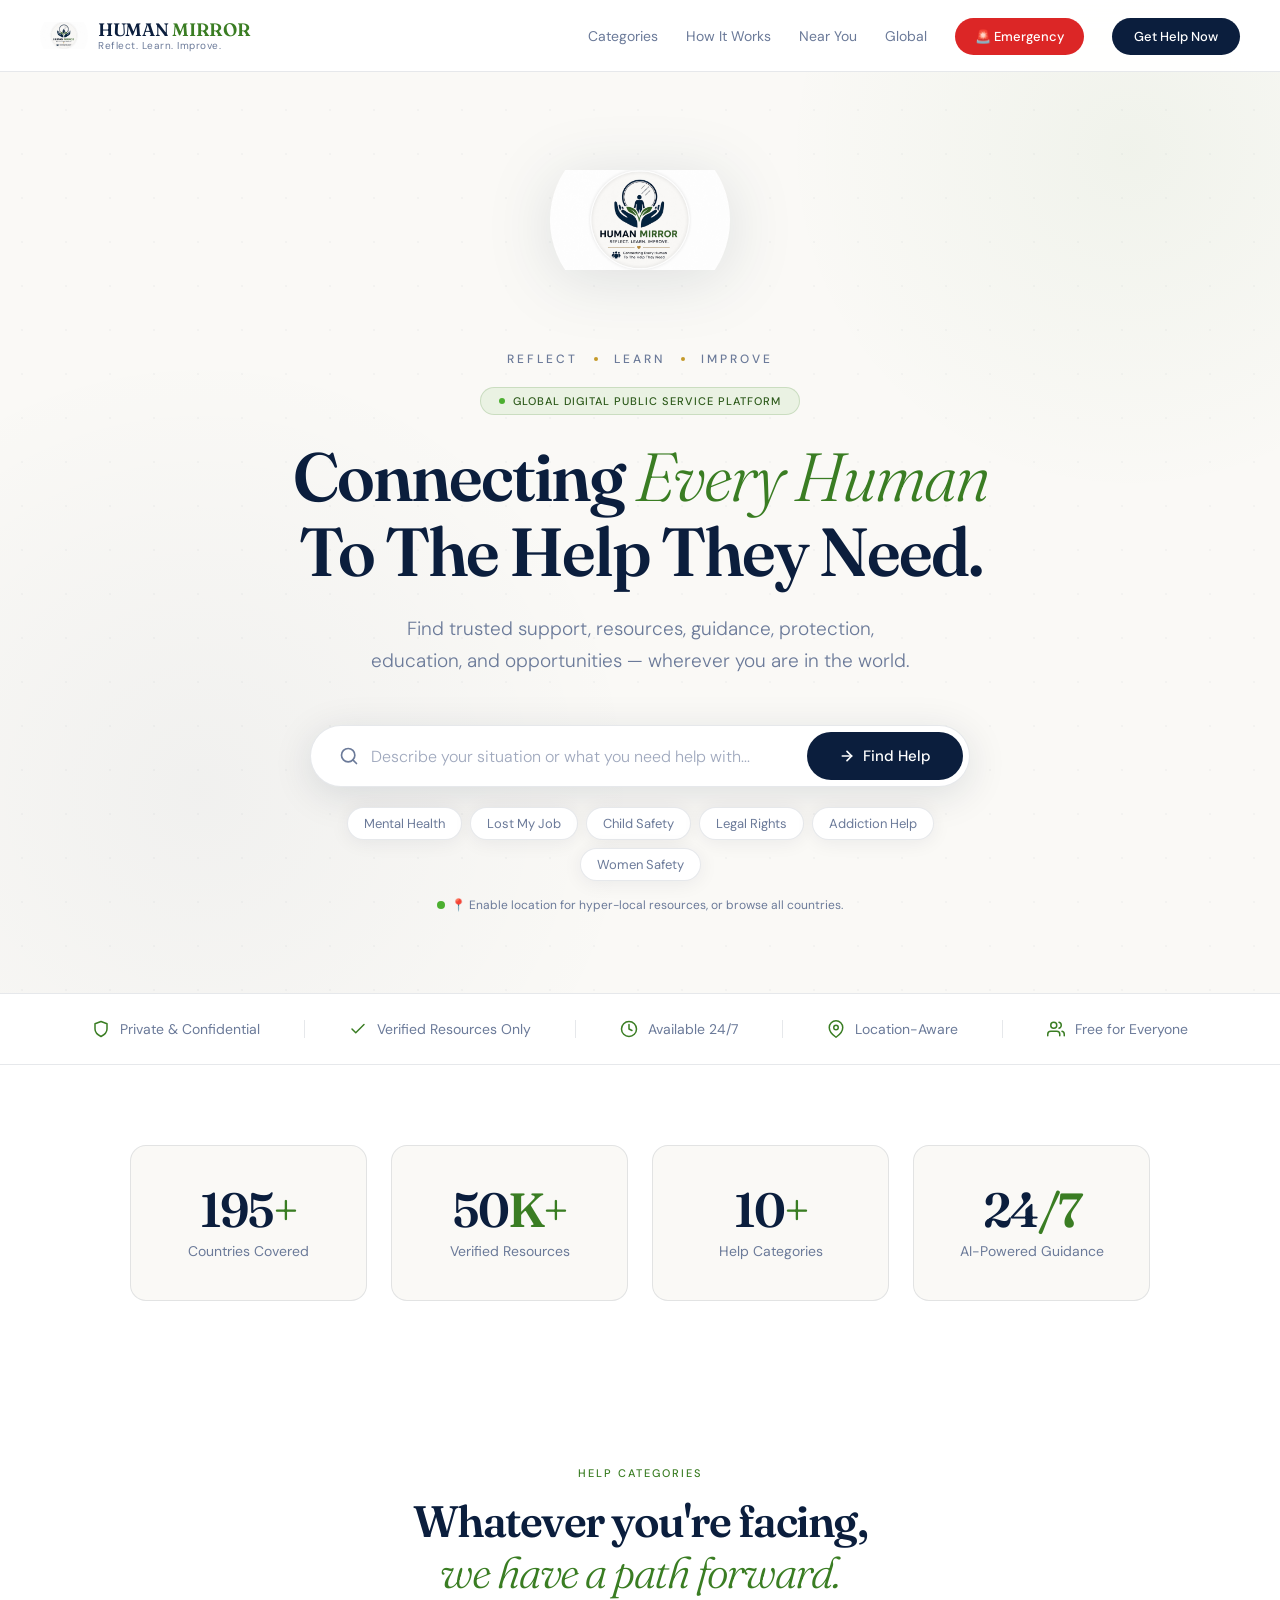
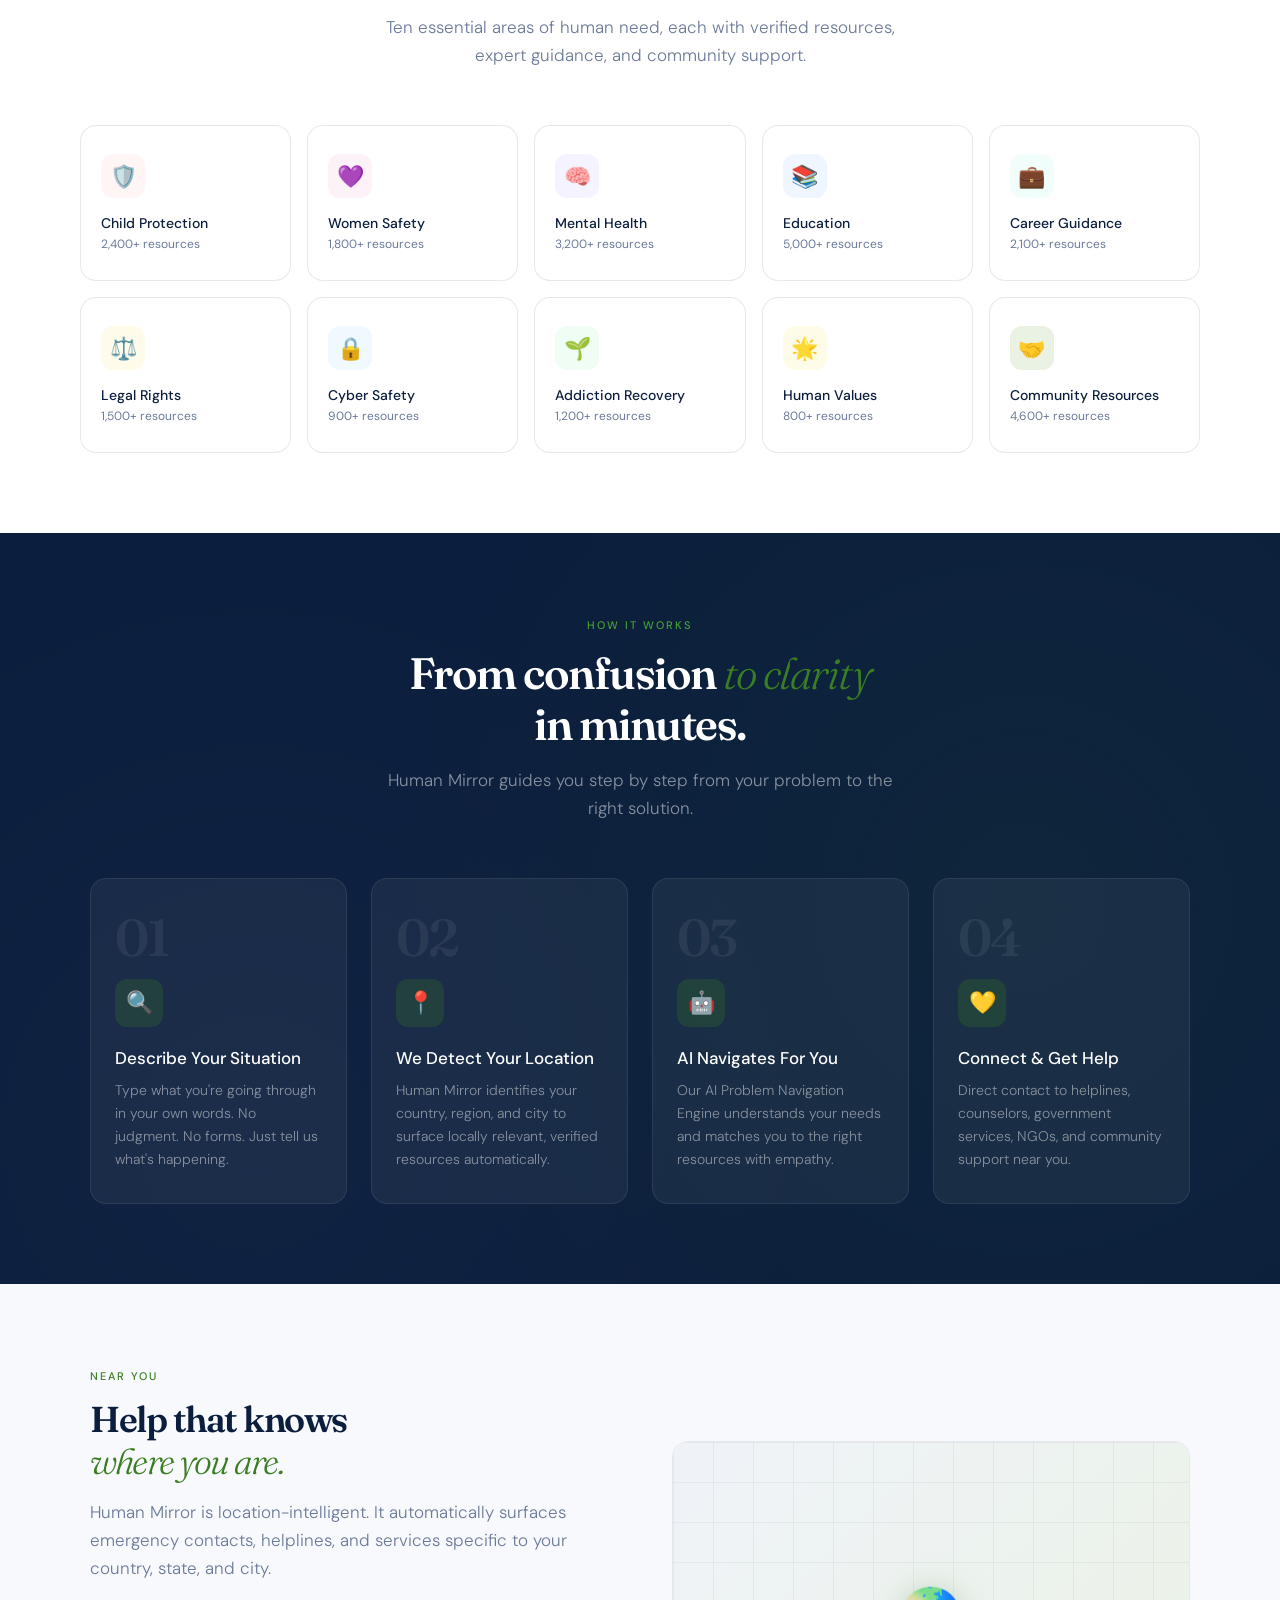
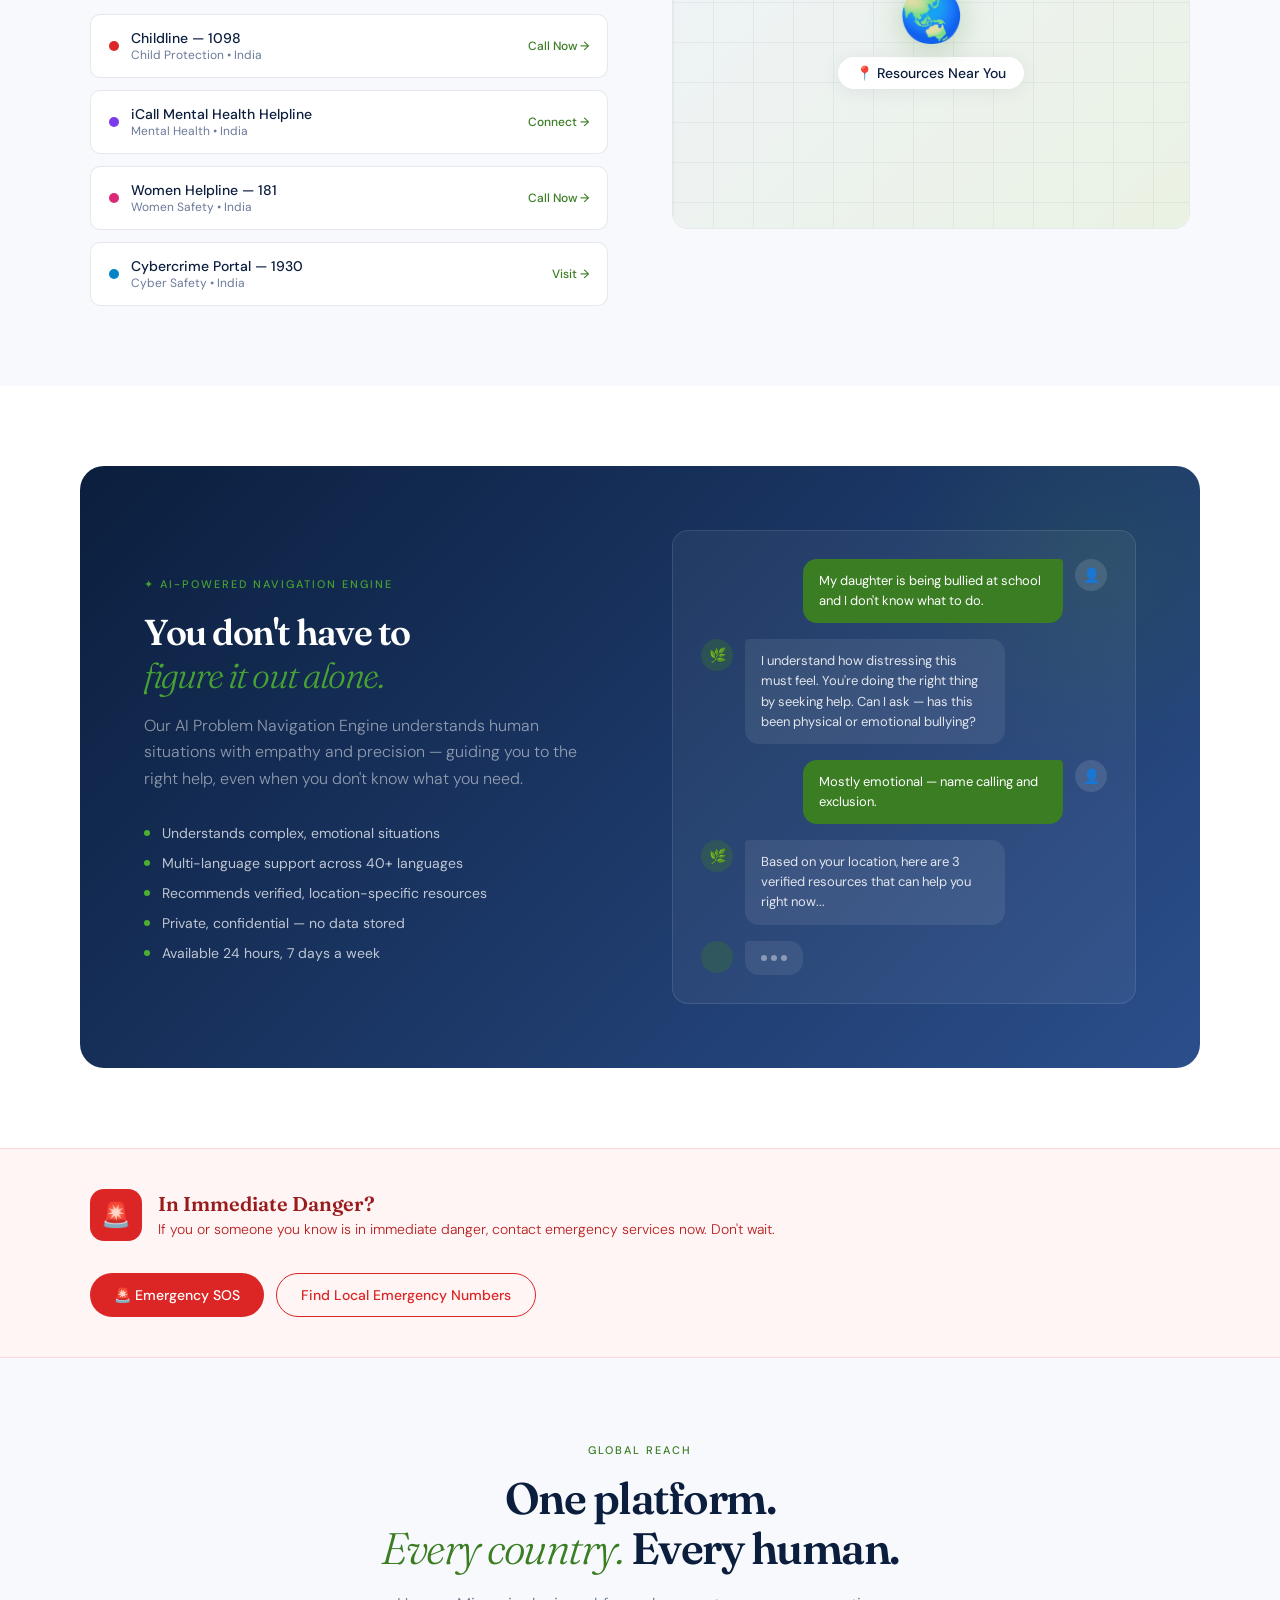
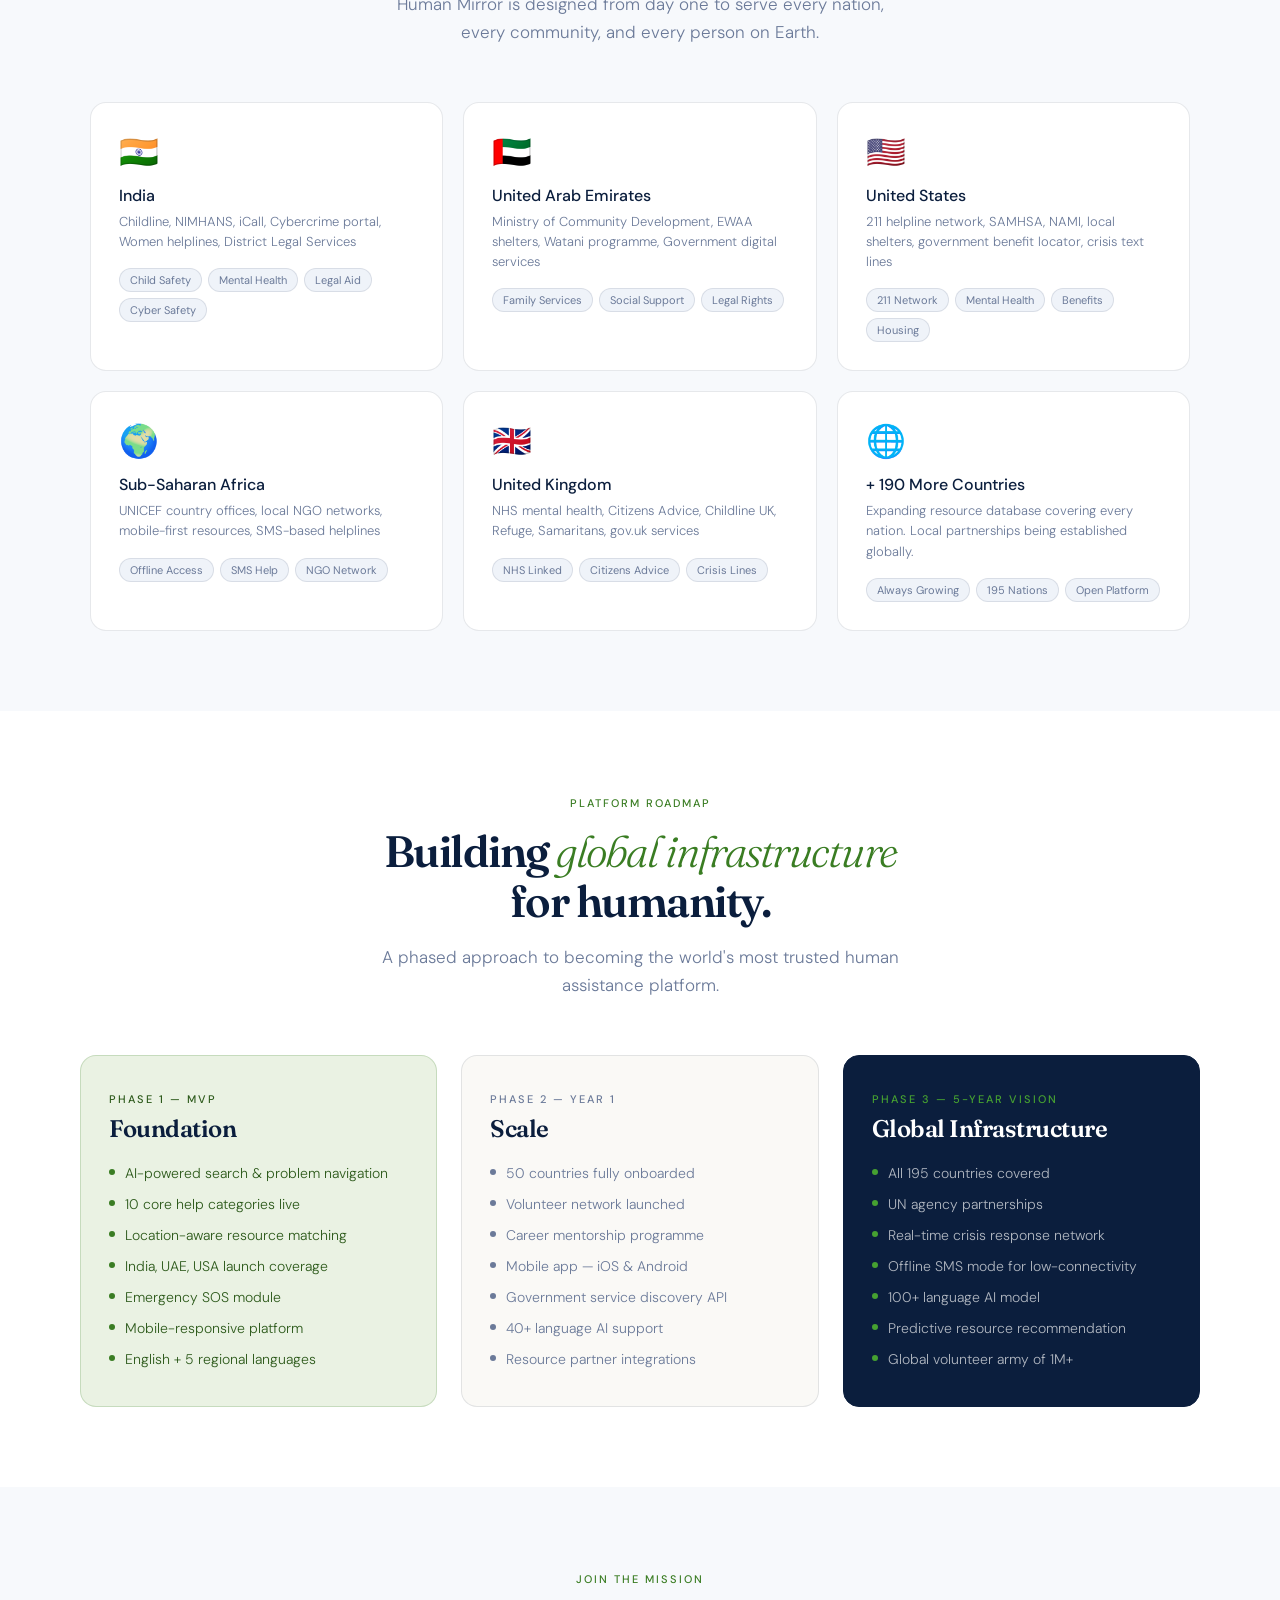
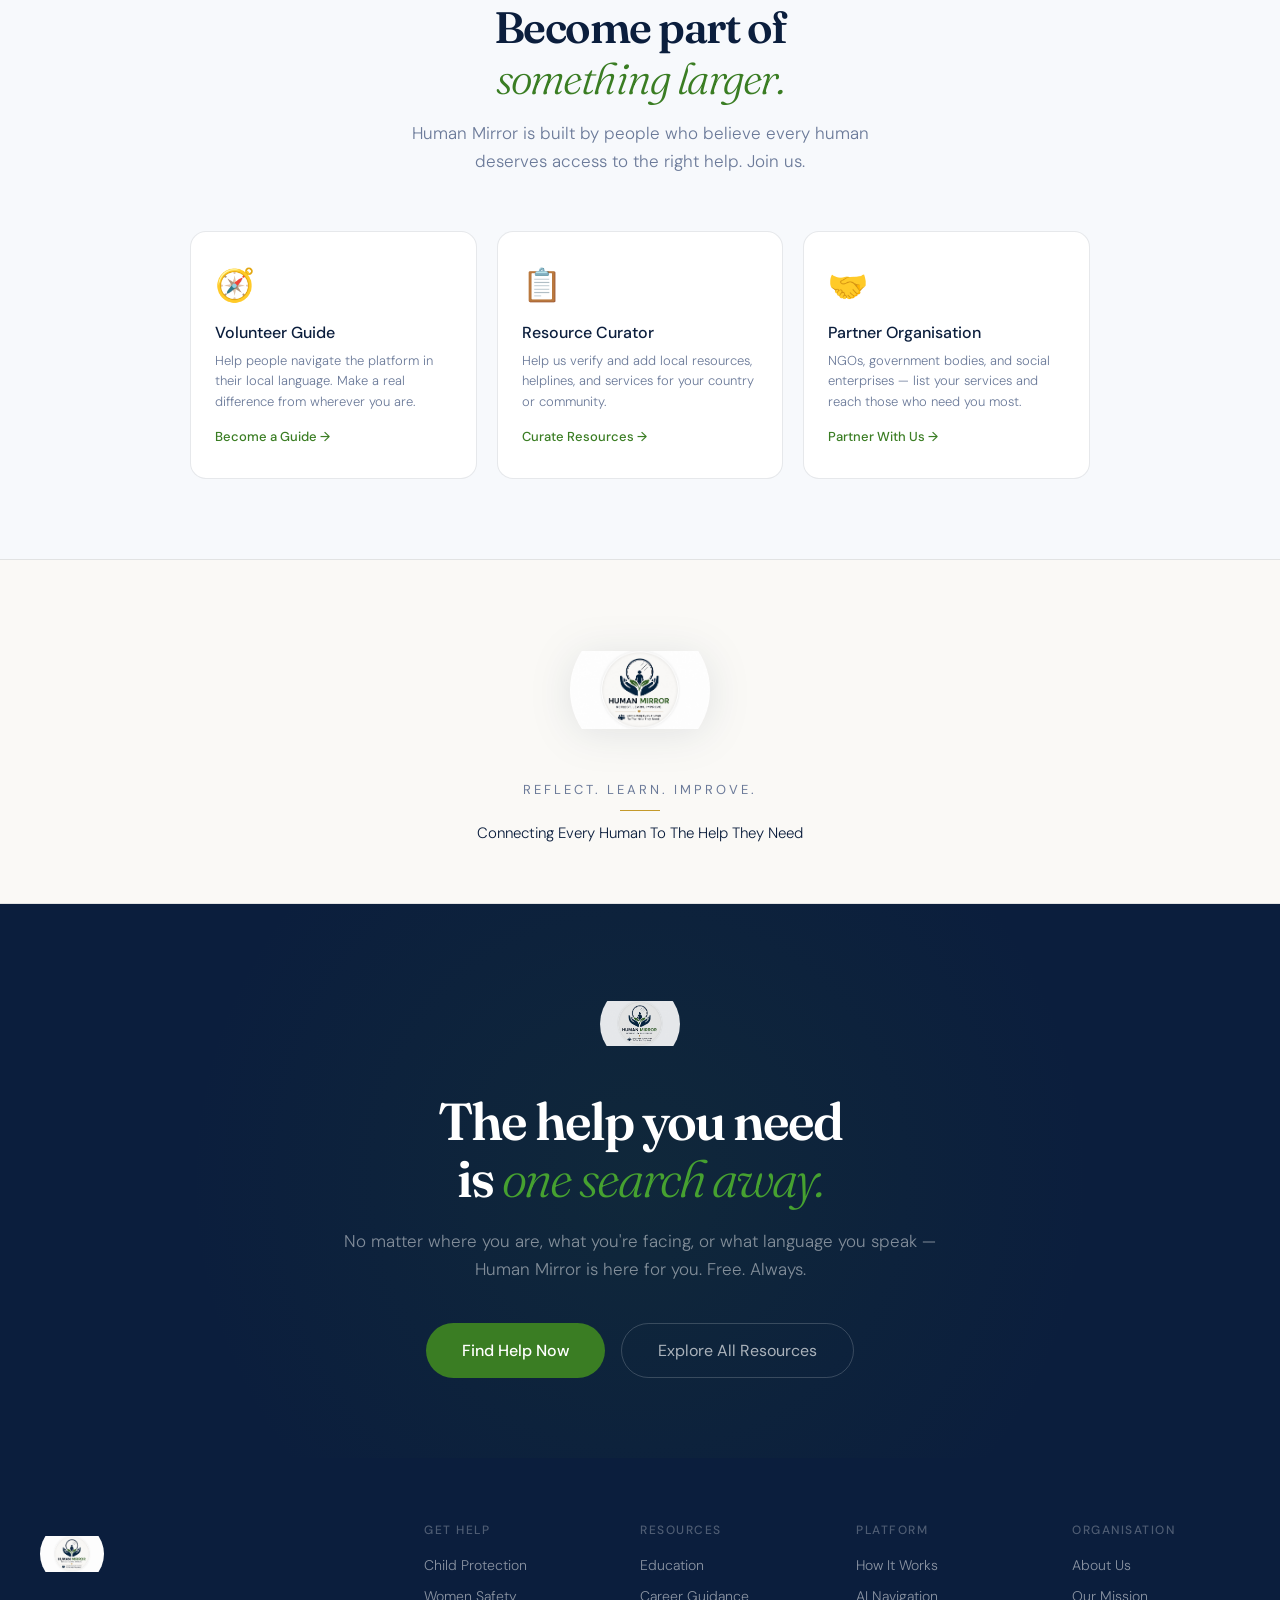
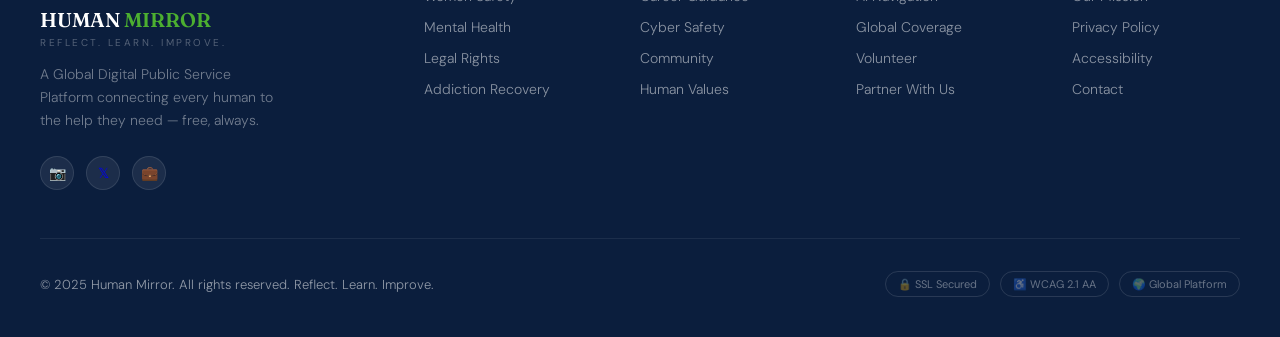
==== commit 36b8127a: "Update index.html" ====
--- a/index.html
+++ b/index.html
@@ -460,7 +460,7 @@
   <a href="#" class="nav-logo">
     <img
       class="nav-logo-img"
-      src="DDE86F37-3F4E-4B46-B6D4-4A31141B8032.jpeg"
+      src="logo.jpeg"
       alt="Human Mirror Logo"
     />
     <div class="nav-brand-wrap">
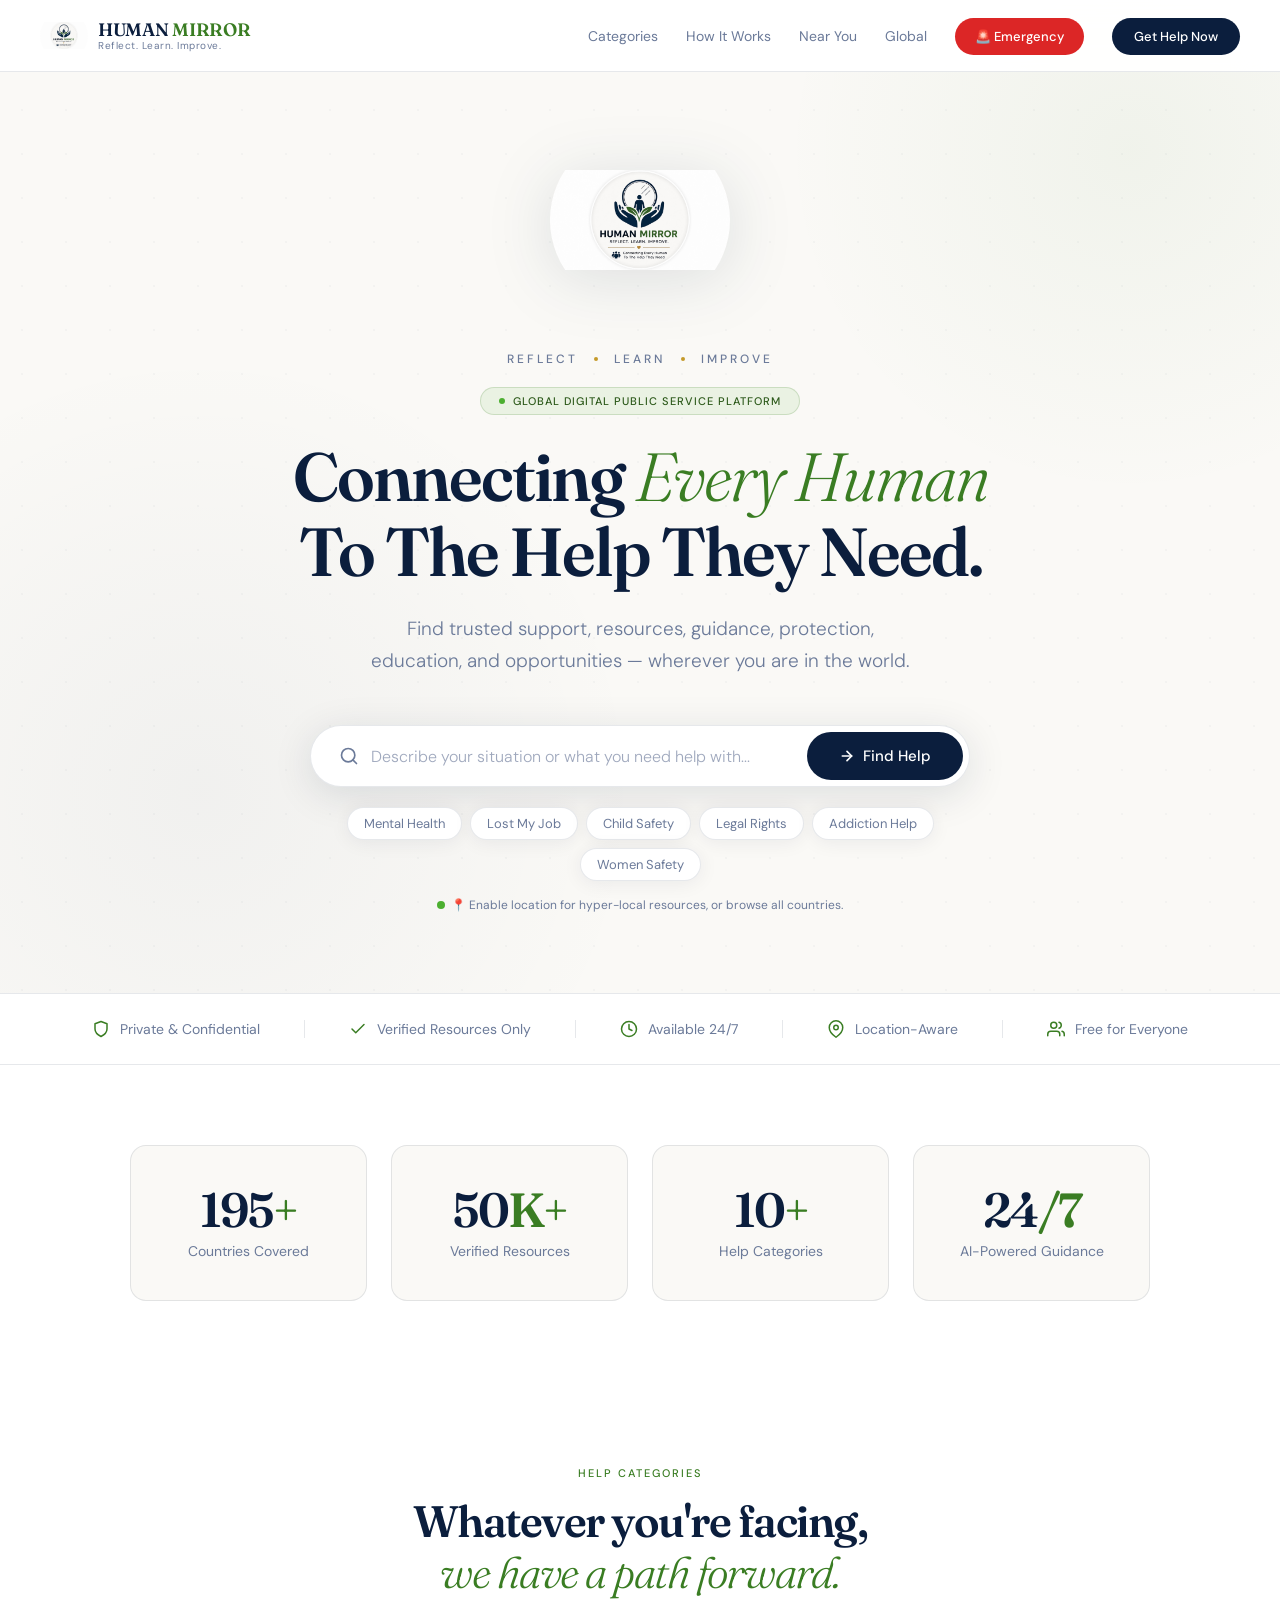
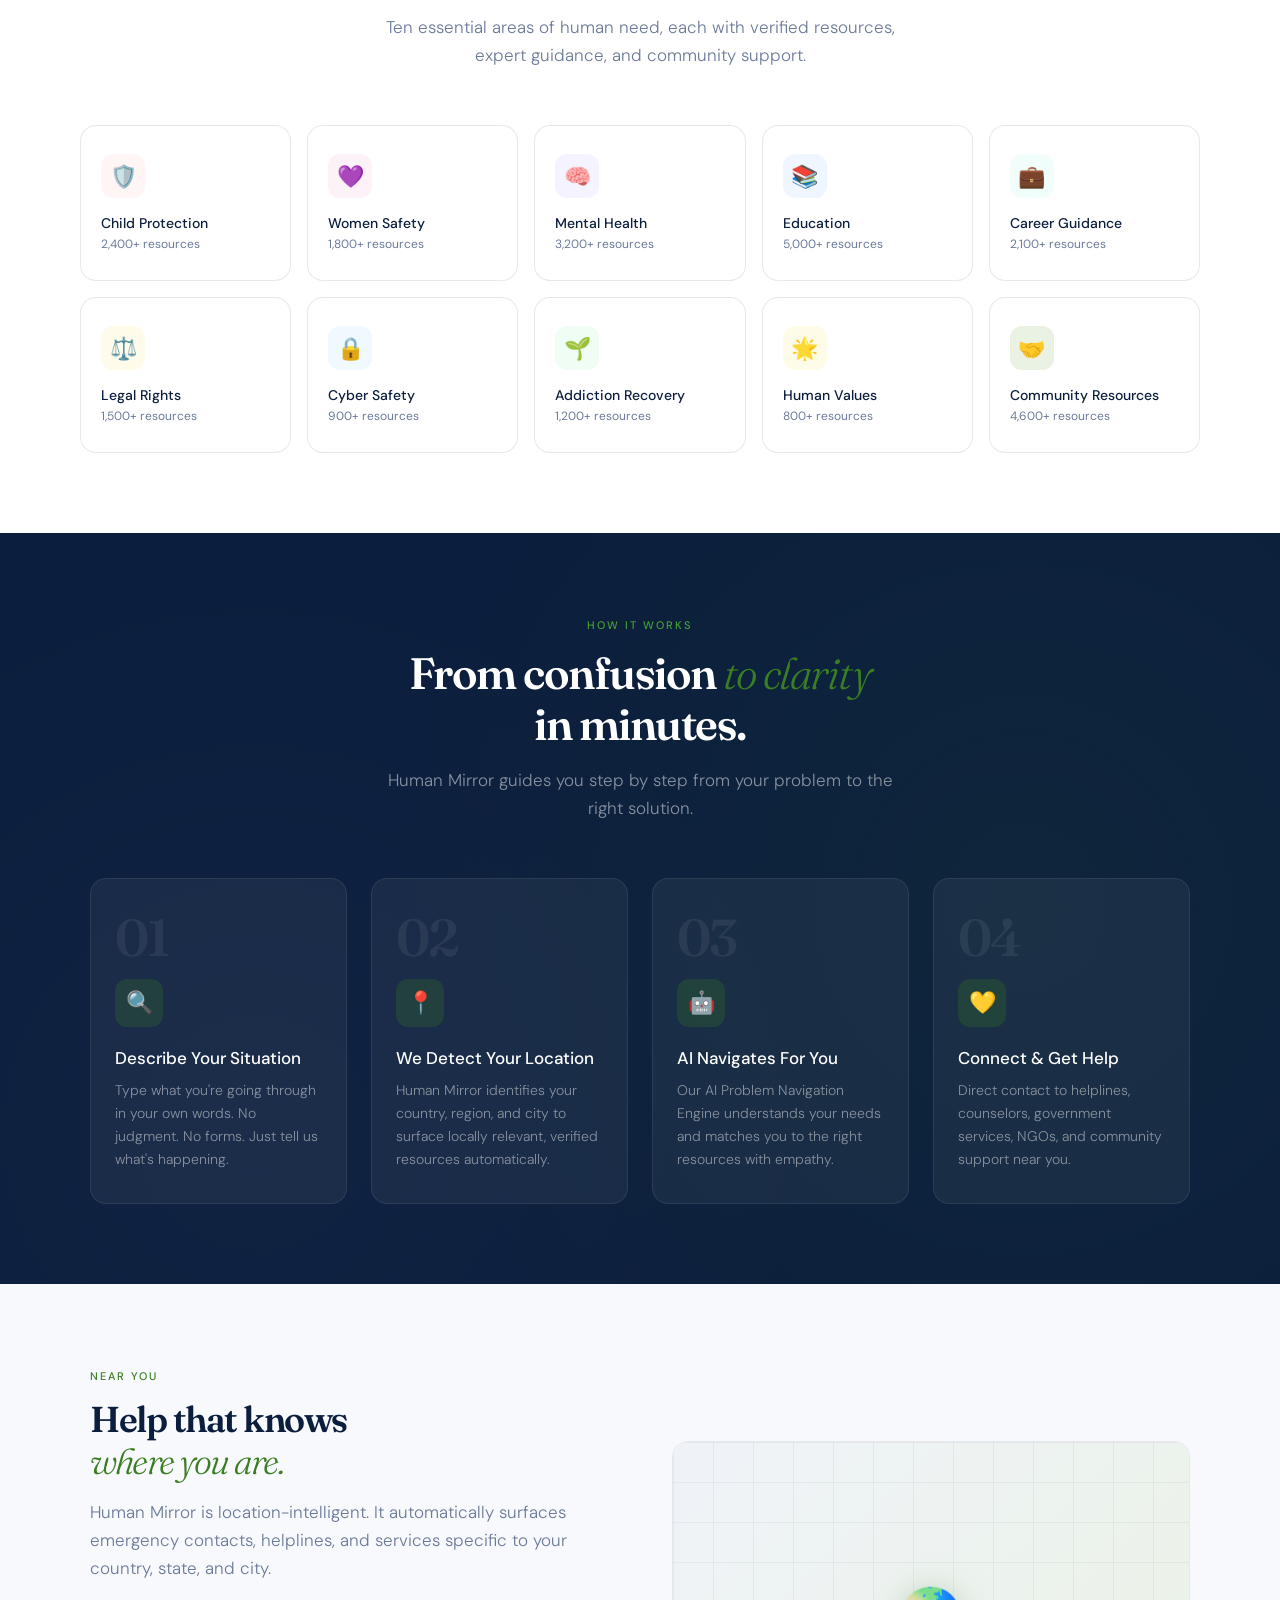
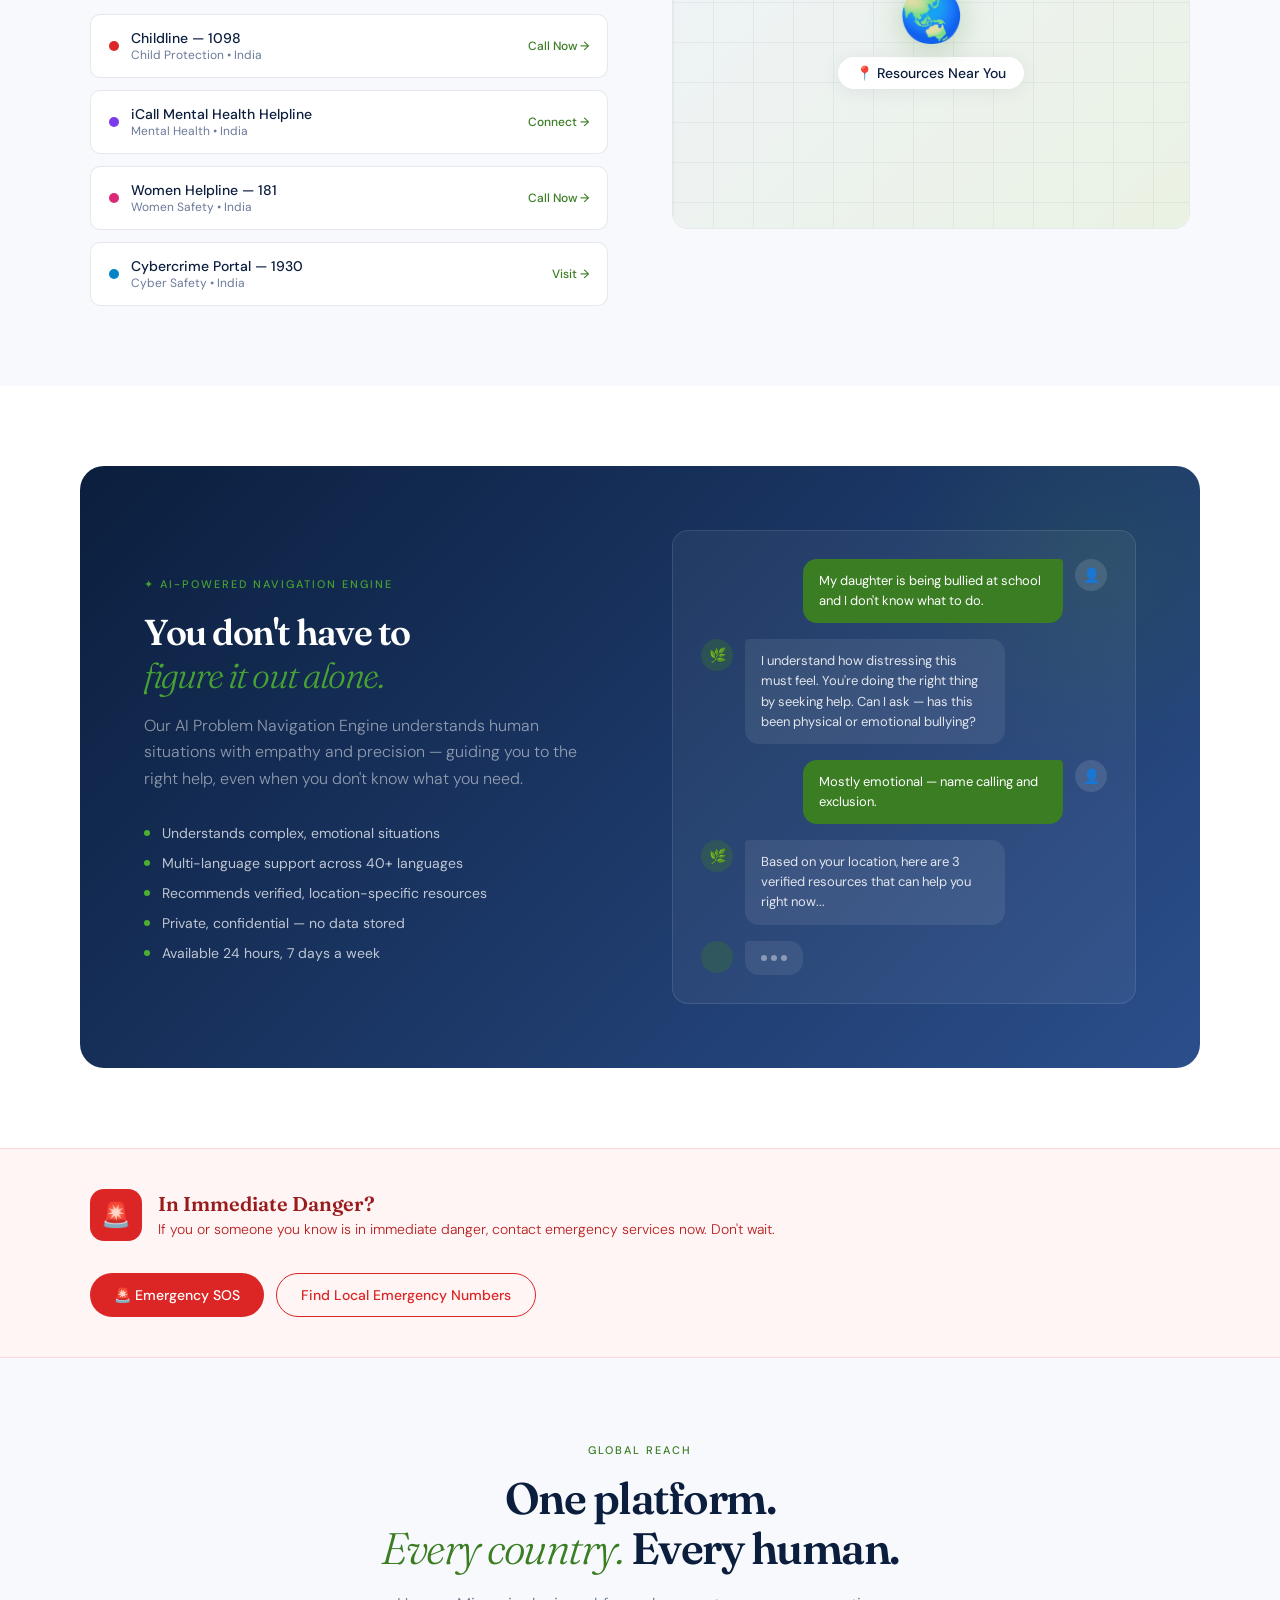
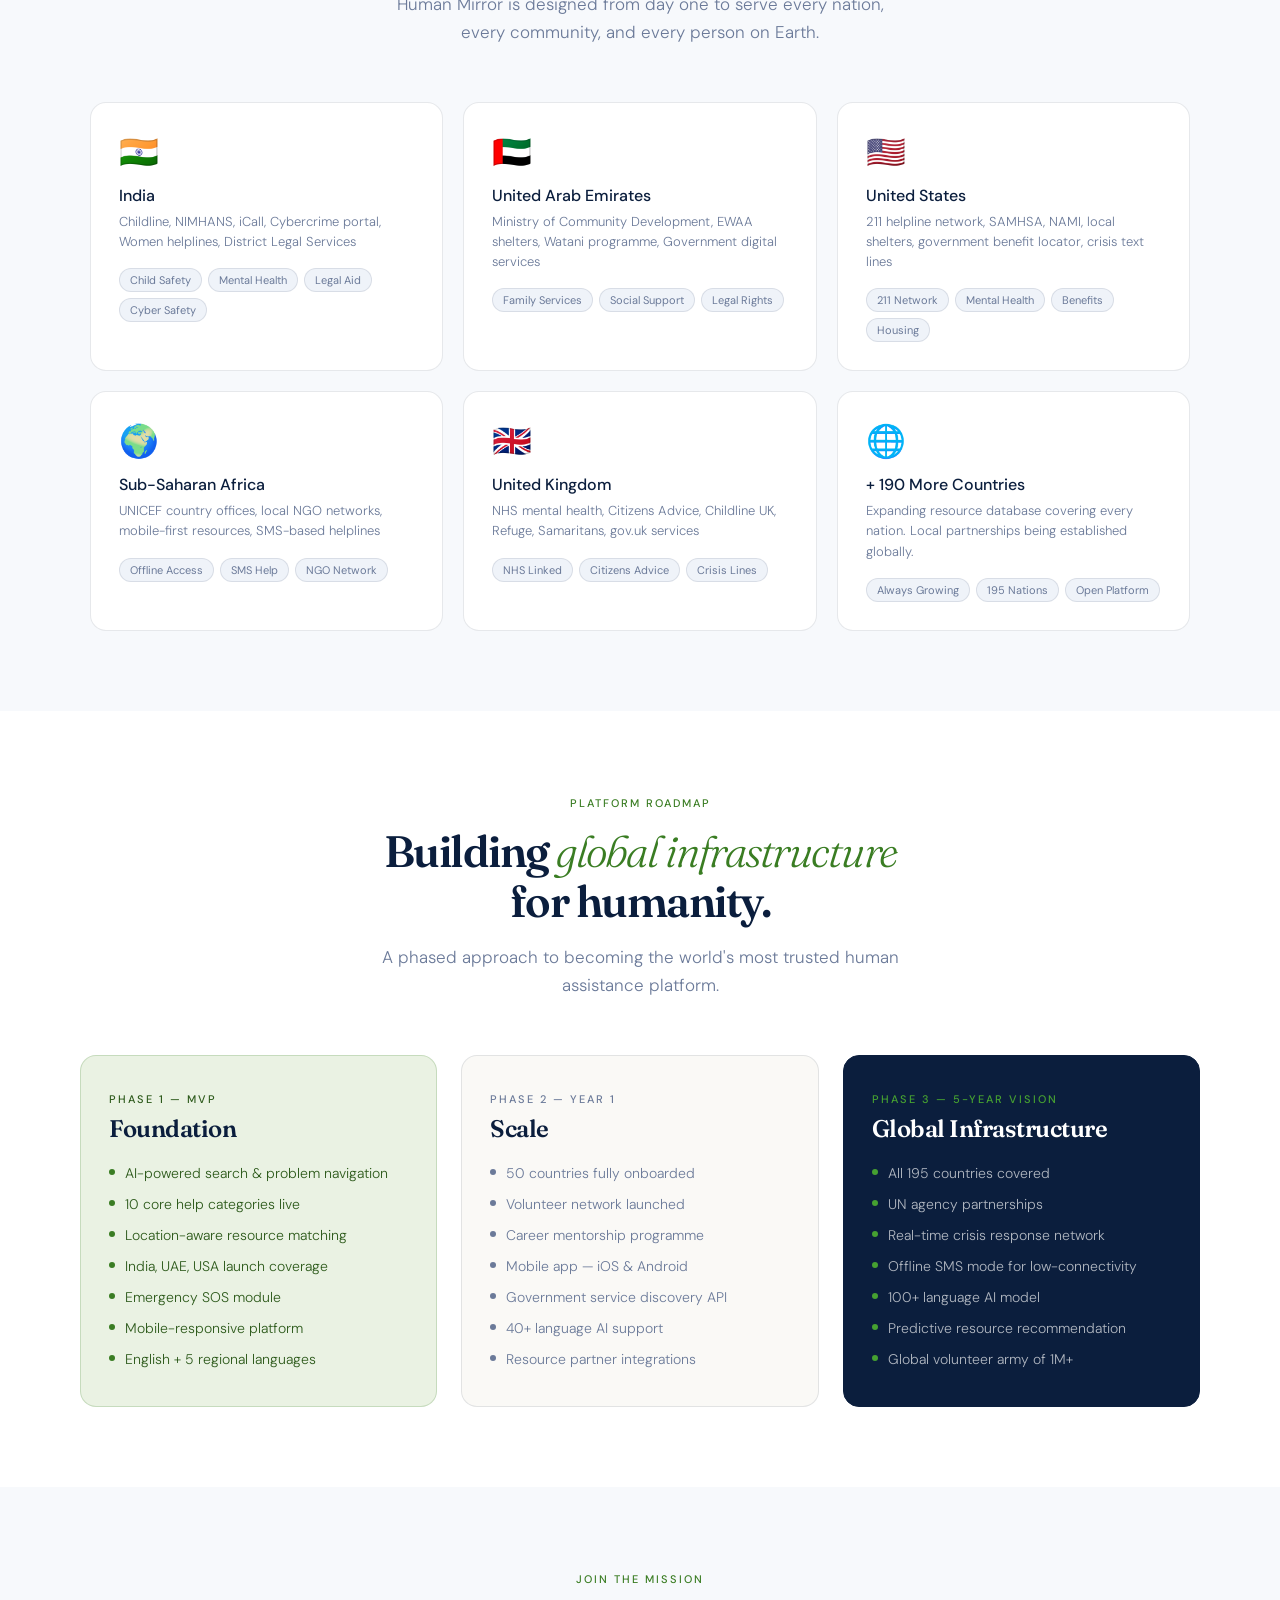
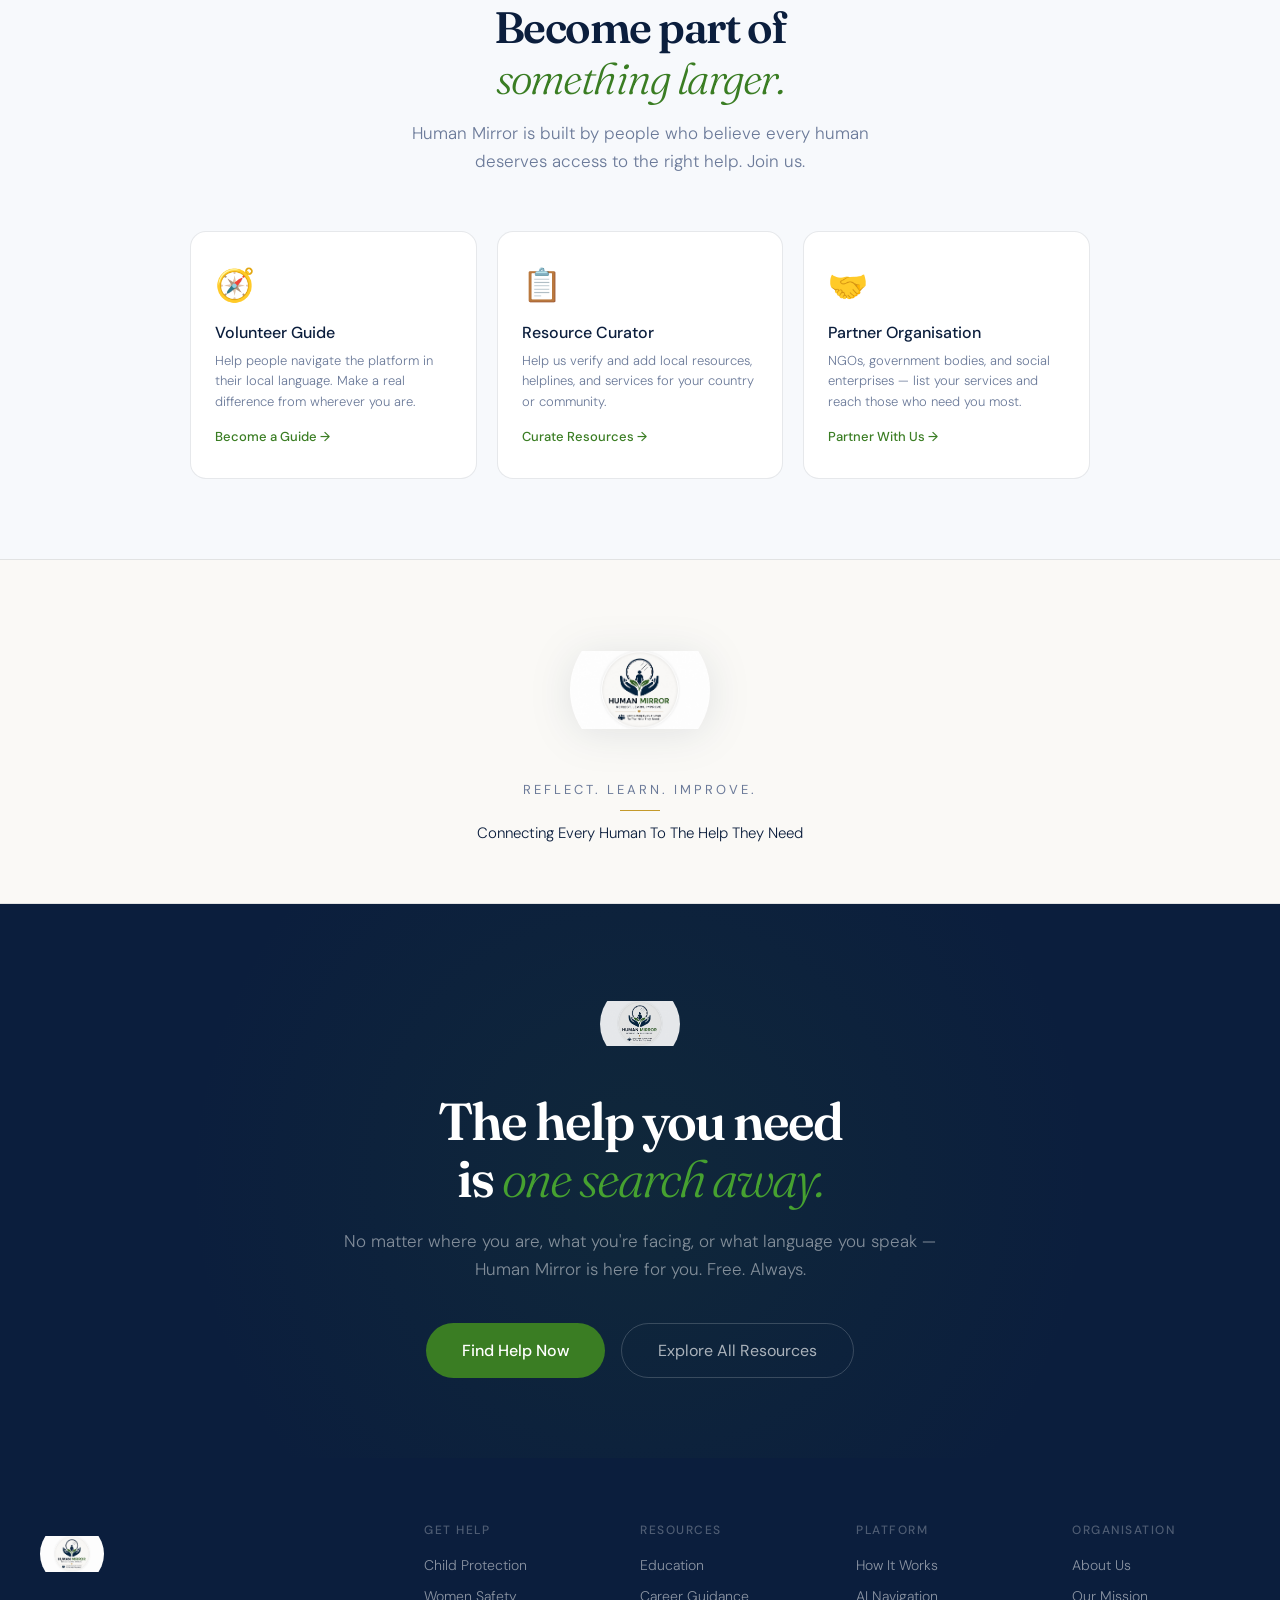
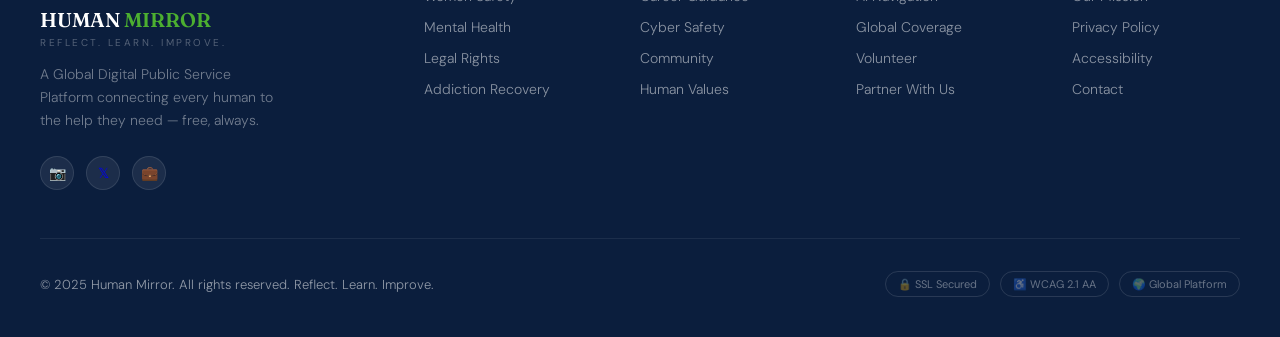
==== commit 3f5ba3c3: "Update index.html" ====
--- a/index.html
+++ b/index.html
@@ -494,7 +494,7 @@
     <div class="hero-logo-wrap">
       <img
         class="hero-logo-img"
-        src="DDE86F37-3F4E-4B46-B6D4-4A31141B8032.jpeg"
+        src="logo.jpeg"
         alt="Human Mirror — Reflect. Learn. Improve."
       />
     </div>
@@ -946,7 +946,7 @@
 <div class="logo-ribbon reveal">
   <div class="logo-ribbon-inner">
     <img
-      src="DDE86F37-3F4E-4B46-B6D4-4A31141B8032.jpeg"
+      src="logo.jpeg"
       alt="Human Mirror Logo"
     />
     <div class="logo-ribbon-rli">Reflect. Learn. Improve.</div>
@@ -961,7 +961,7 @@
   <div class="cta-content reveal">
     <img
       class="cta-logo"
-      src="DDE86F37-3F4E-4B46-B6D4-4A31141B8032.jpeg"
+      src="logo.jpeg"
       alt="Human Mirror"
     />
     <h2 class="cta-title">The help you need<br>is <em>one search away.</em></h2>
@@ -979,7 +979,7 @@
     <div>
       <img
         class="footer-brand-logo"
-        src="DDE86F37-3F4E-4B46-B6D4-4A31141B8032.jpeg"
+        src="logo.jpeg"
         alt="Human Mirror Logo"
       />
       <div class="footer-brand-name">HUMAN <span>MIRROR</span></div>
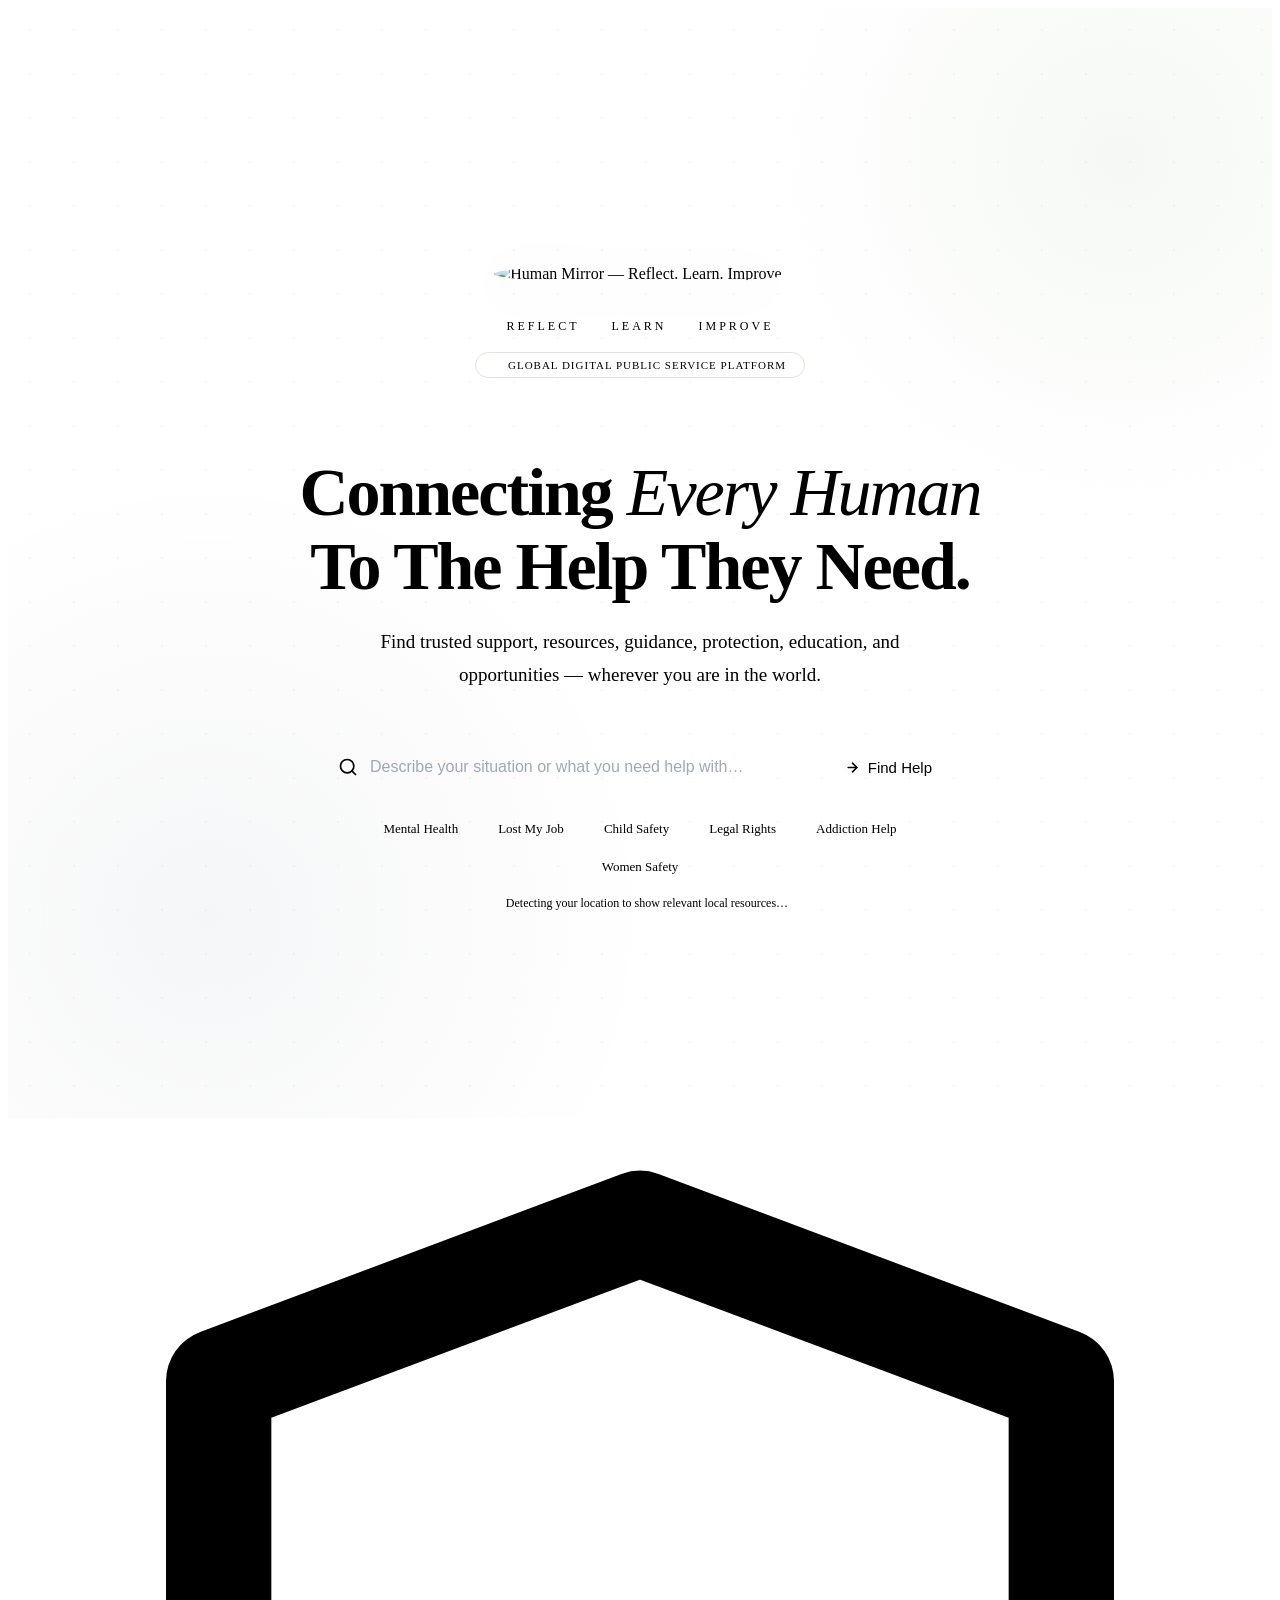
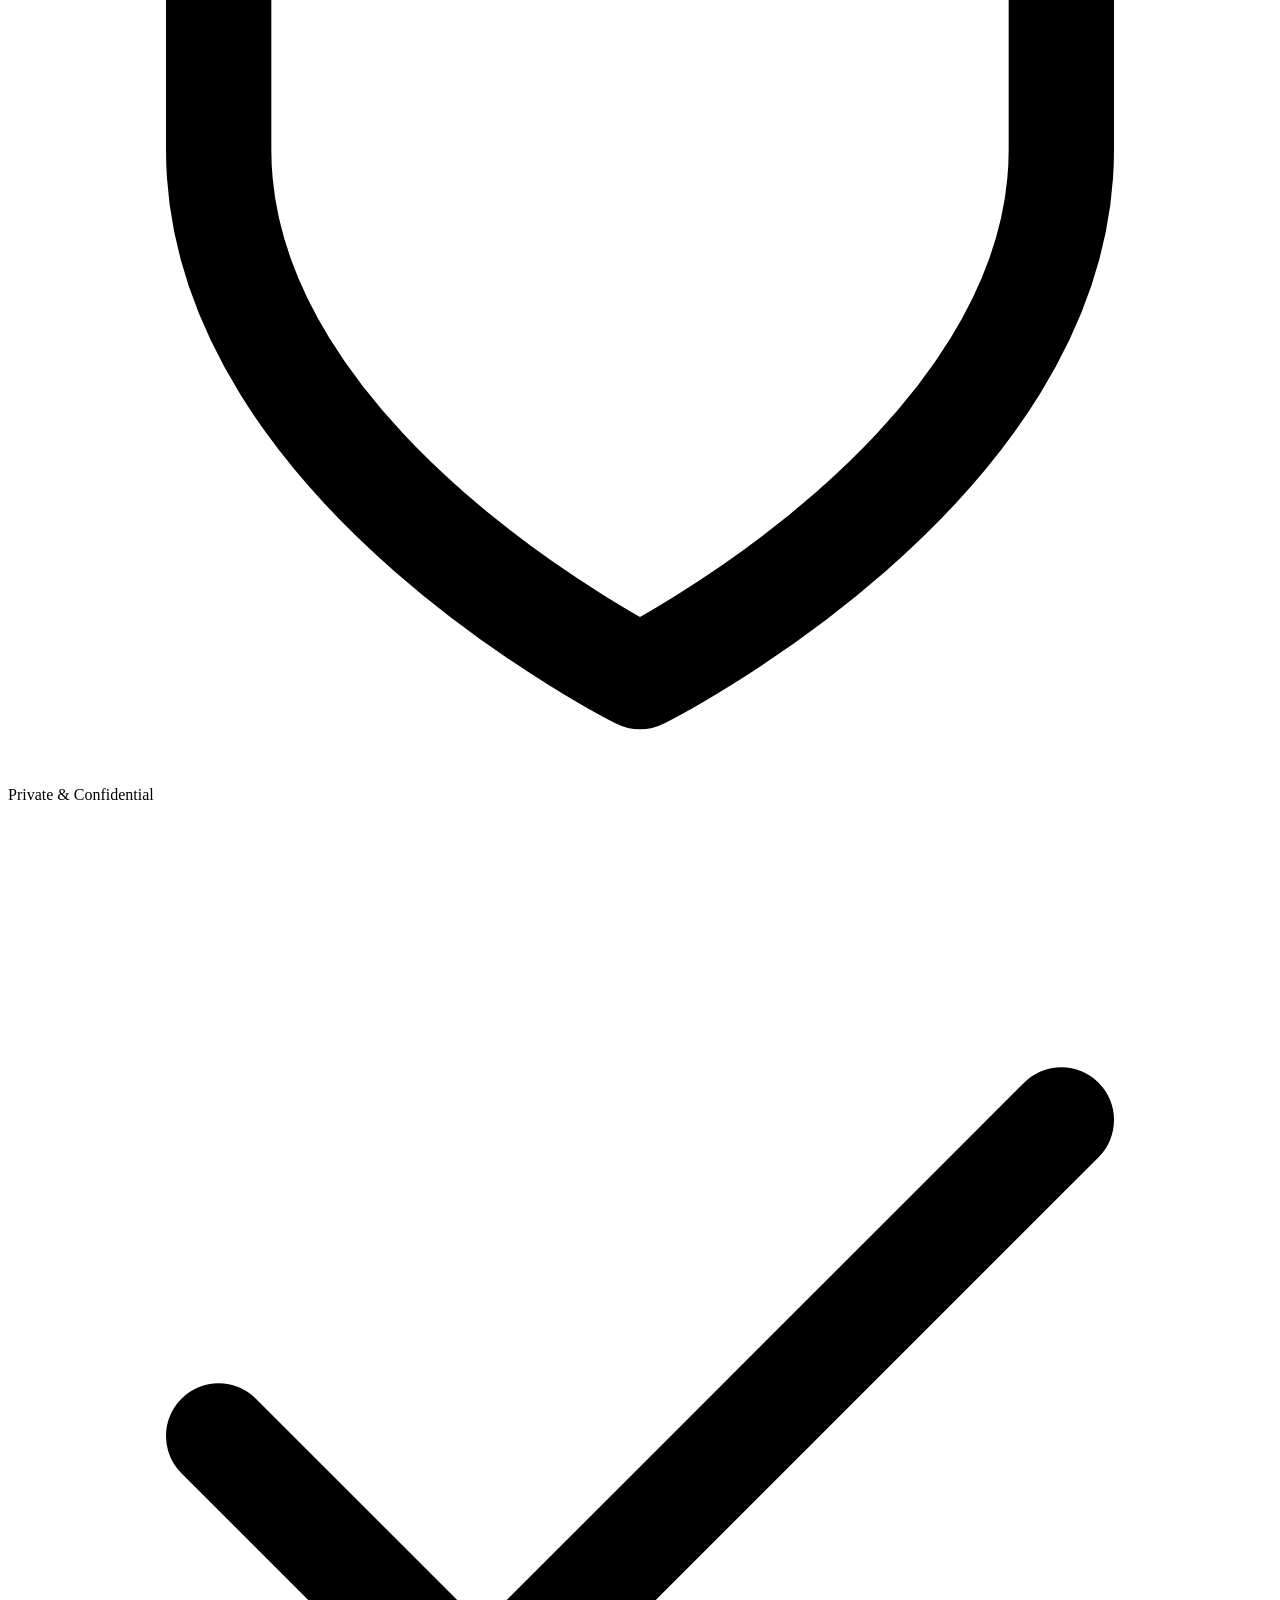
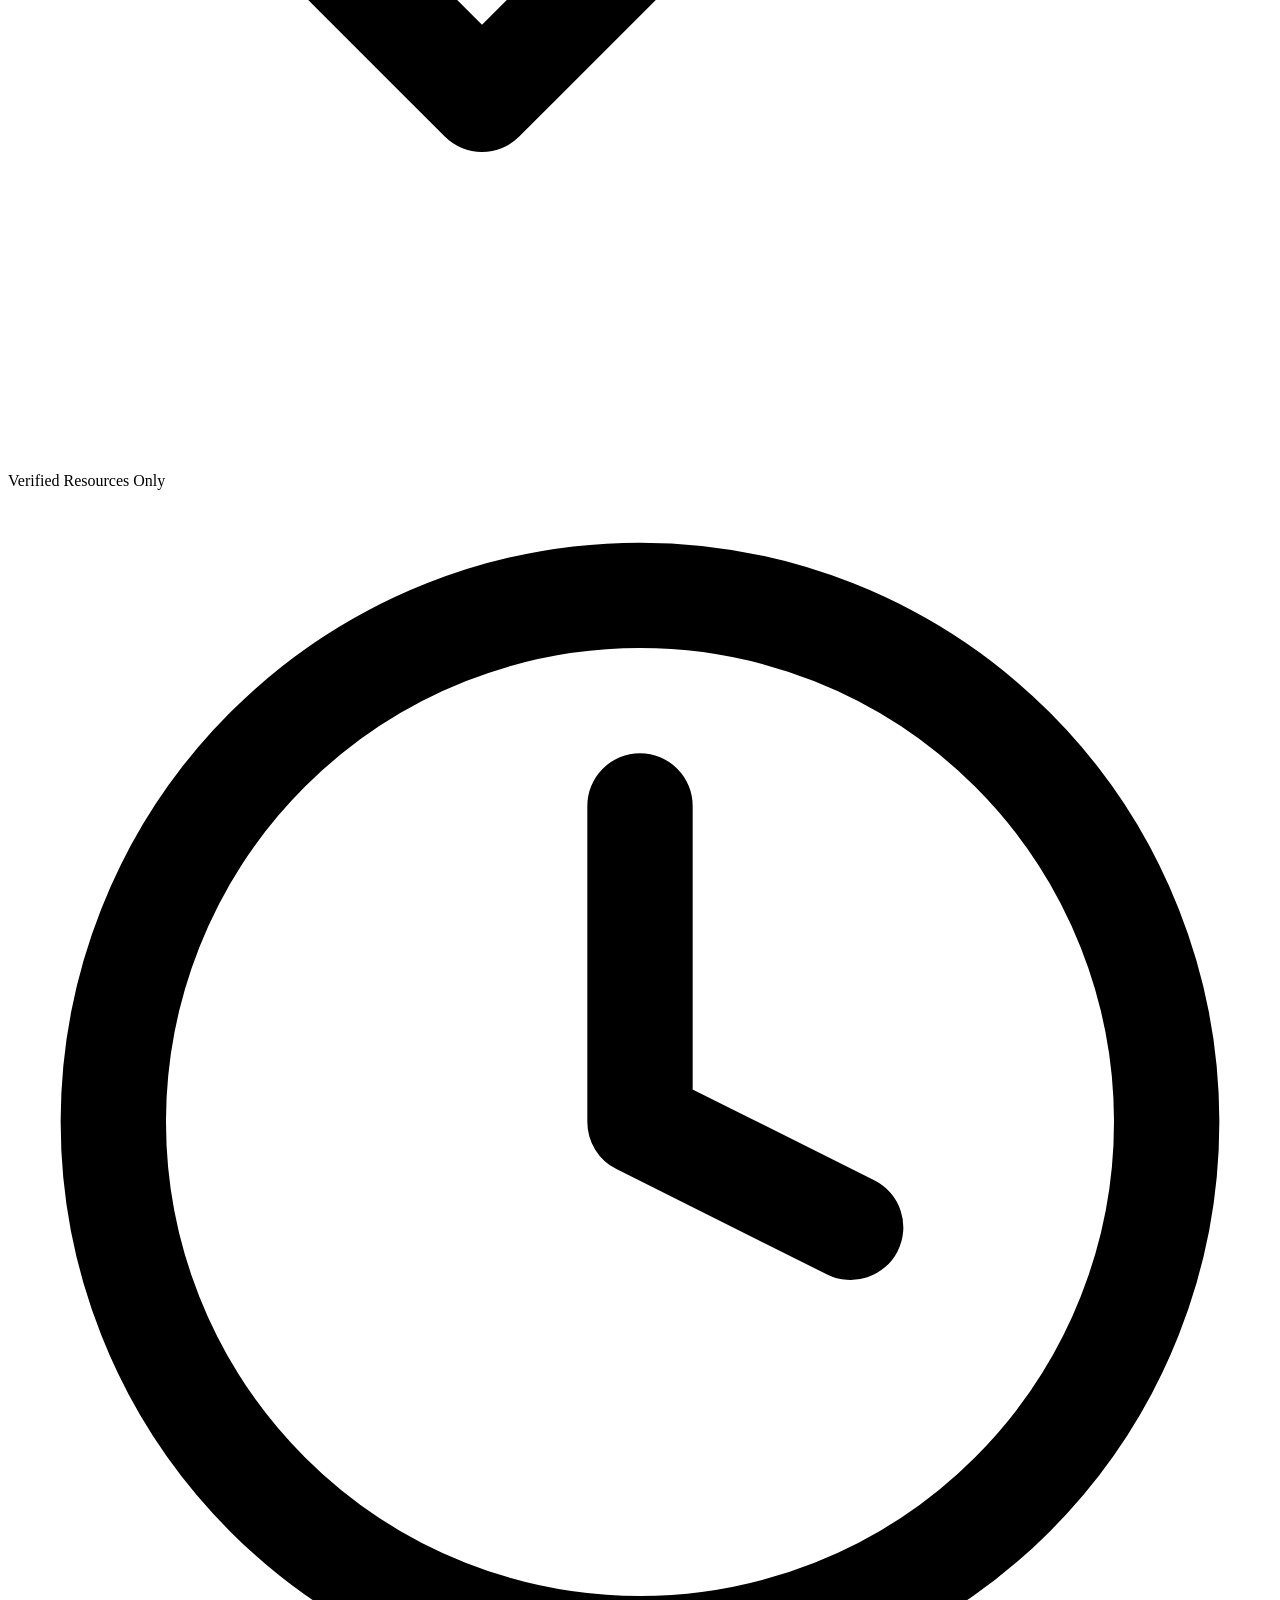
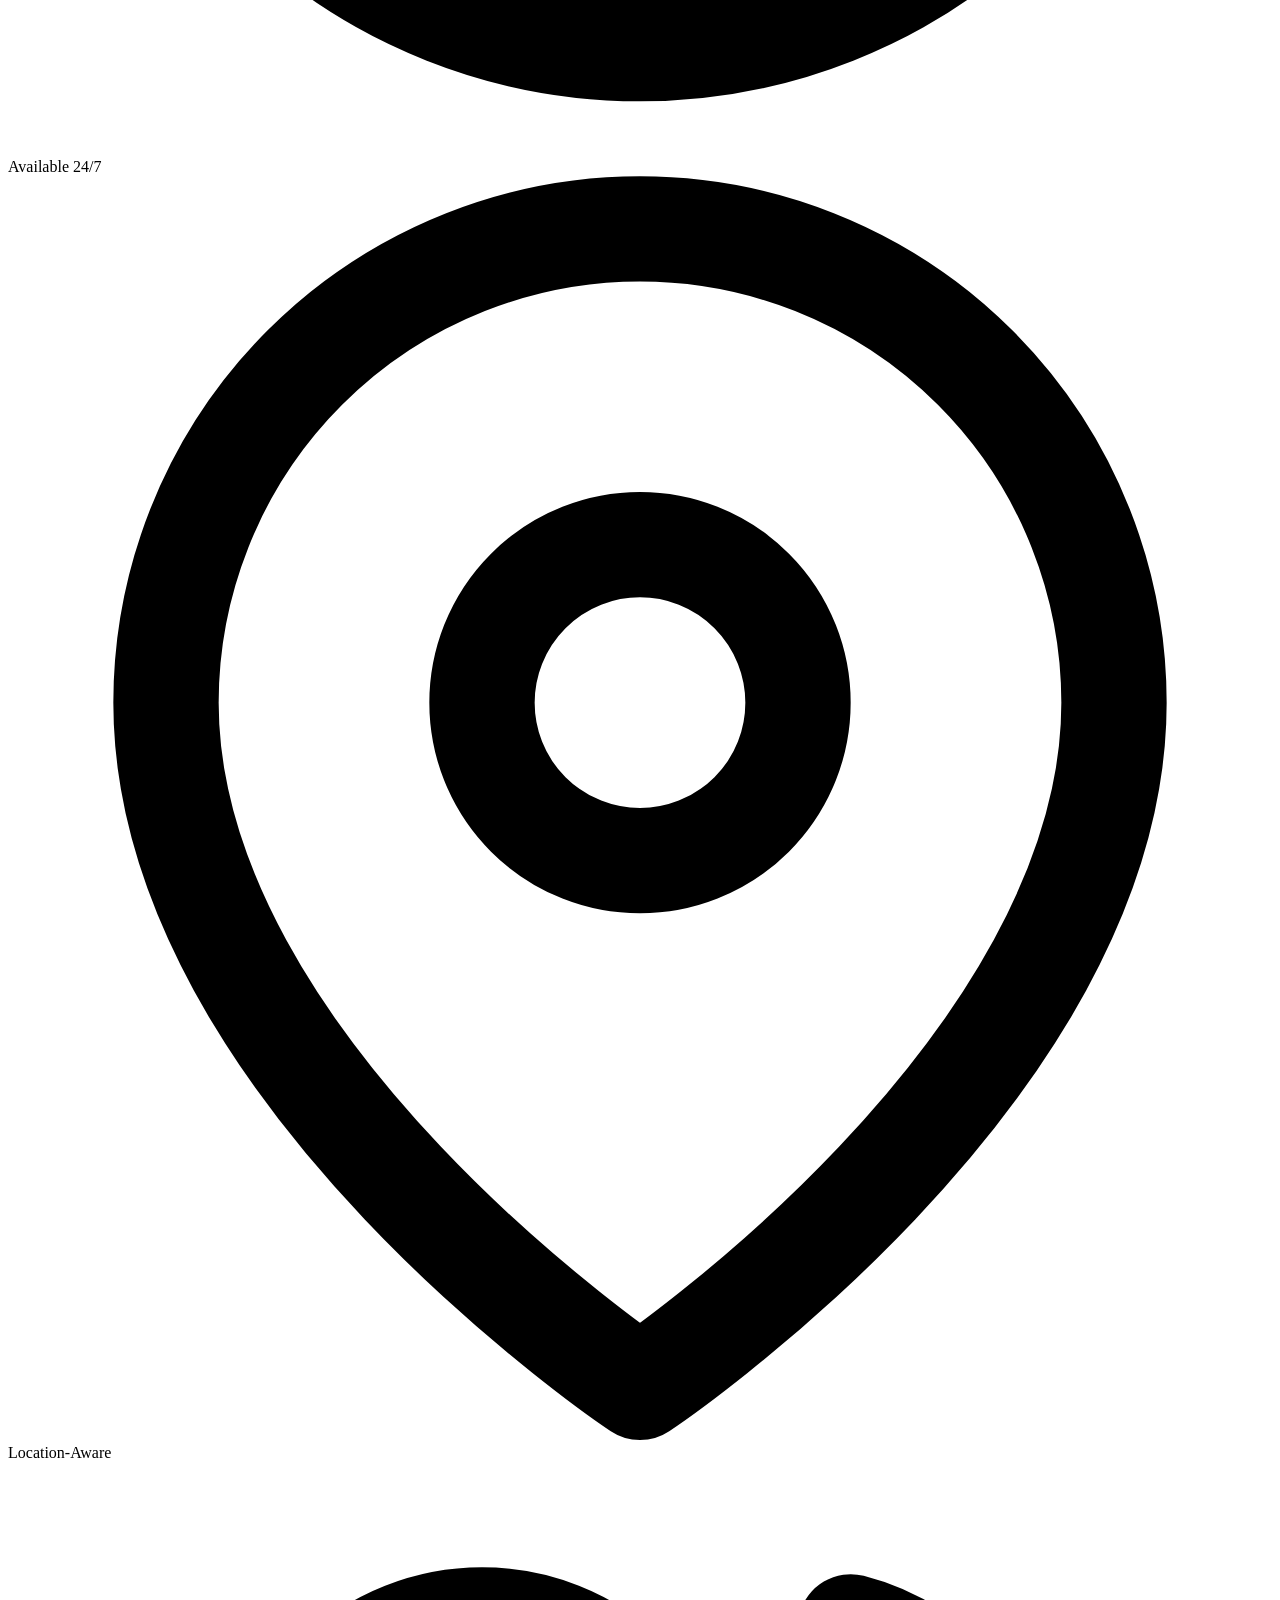
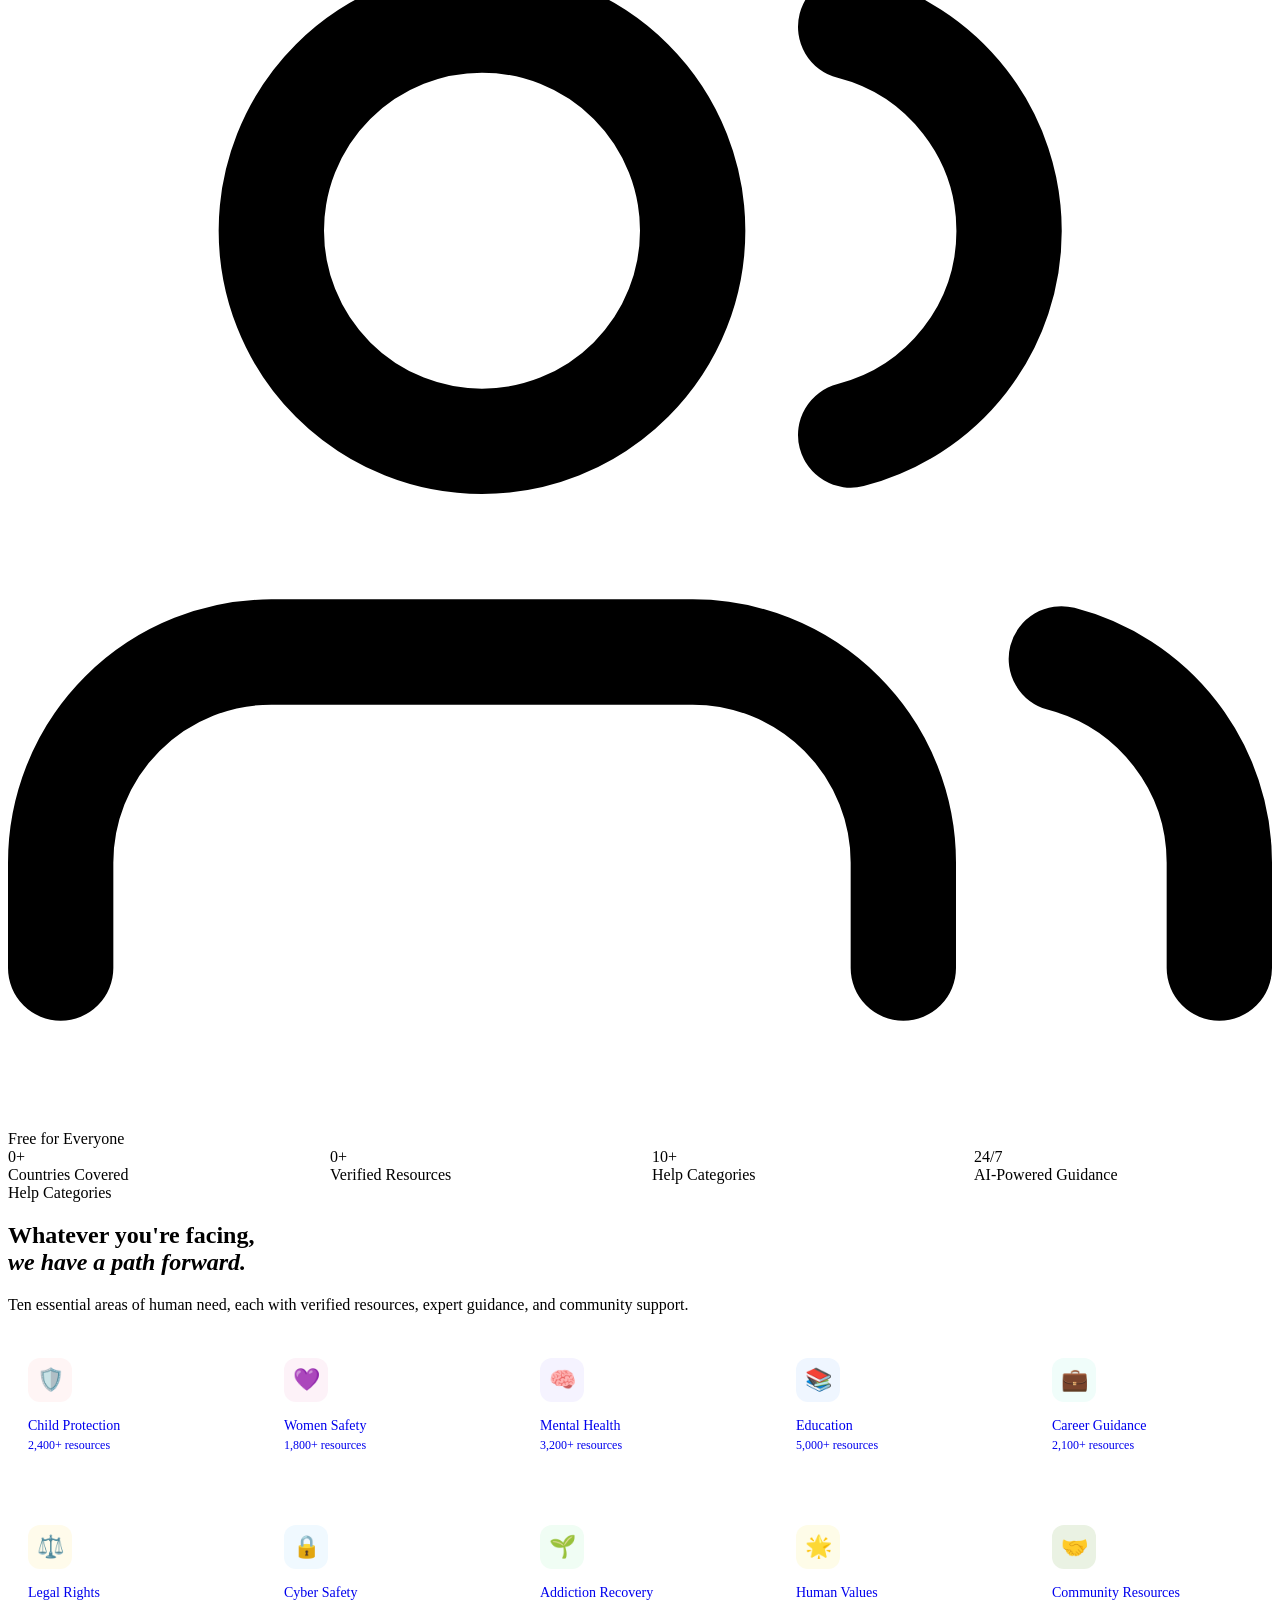
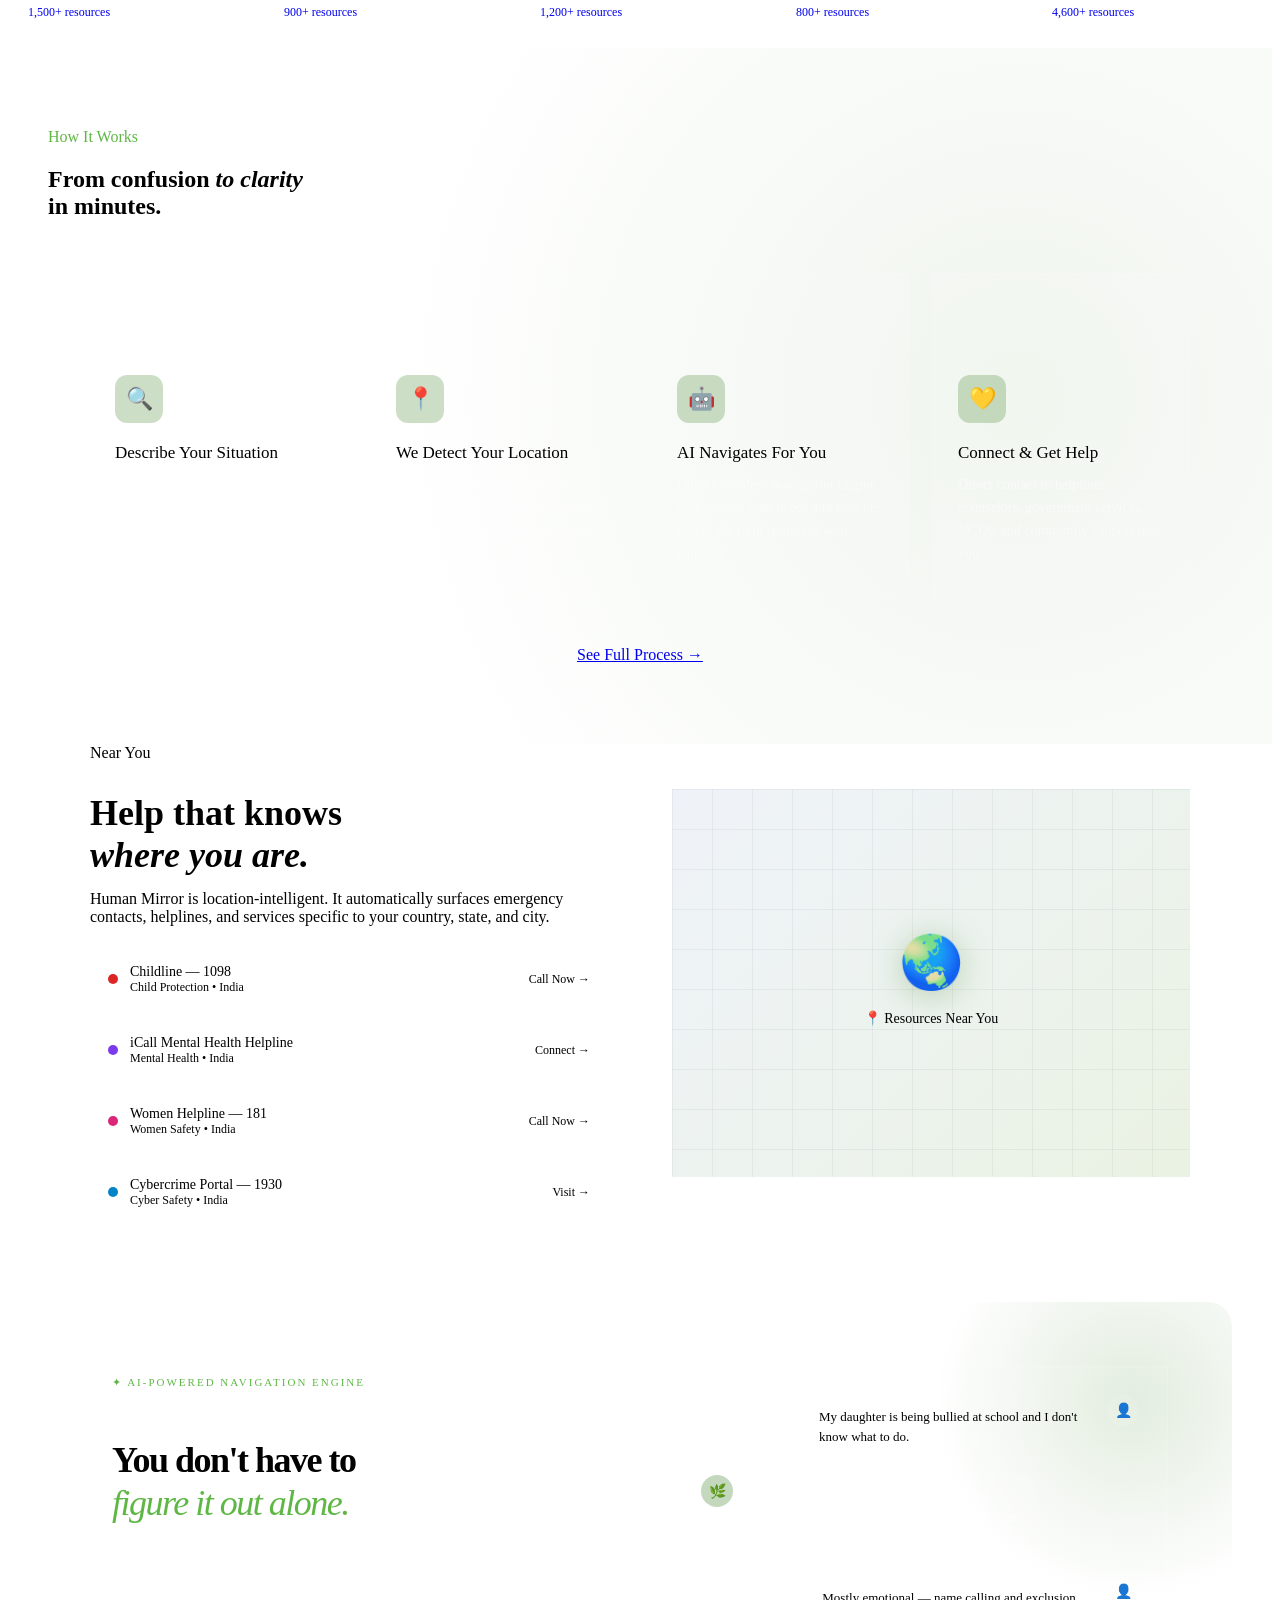
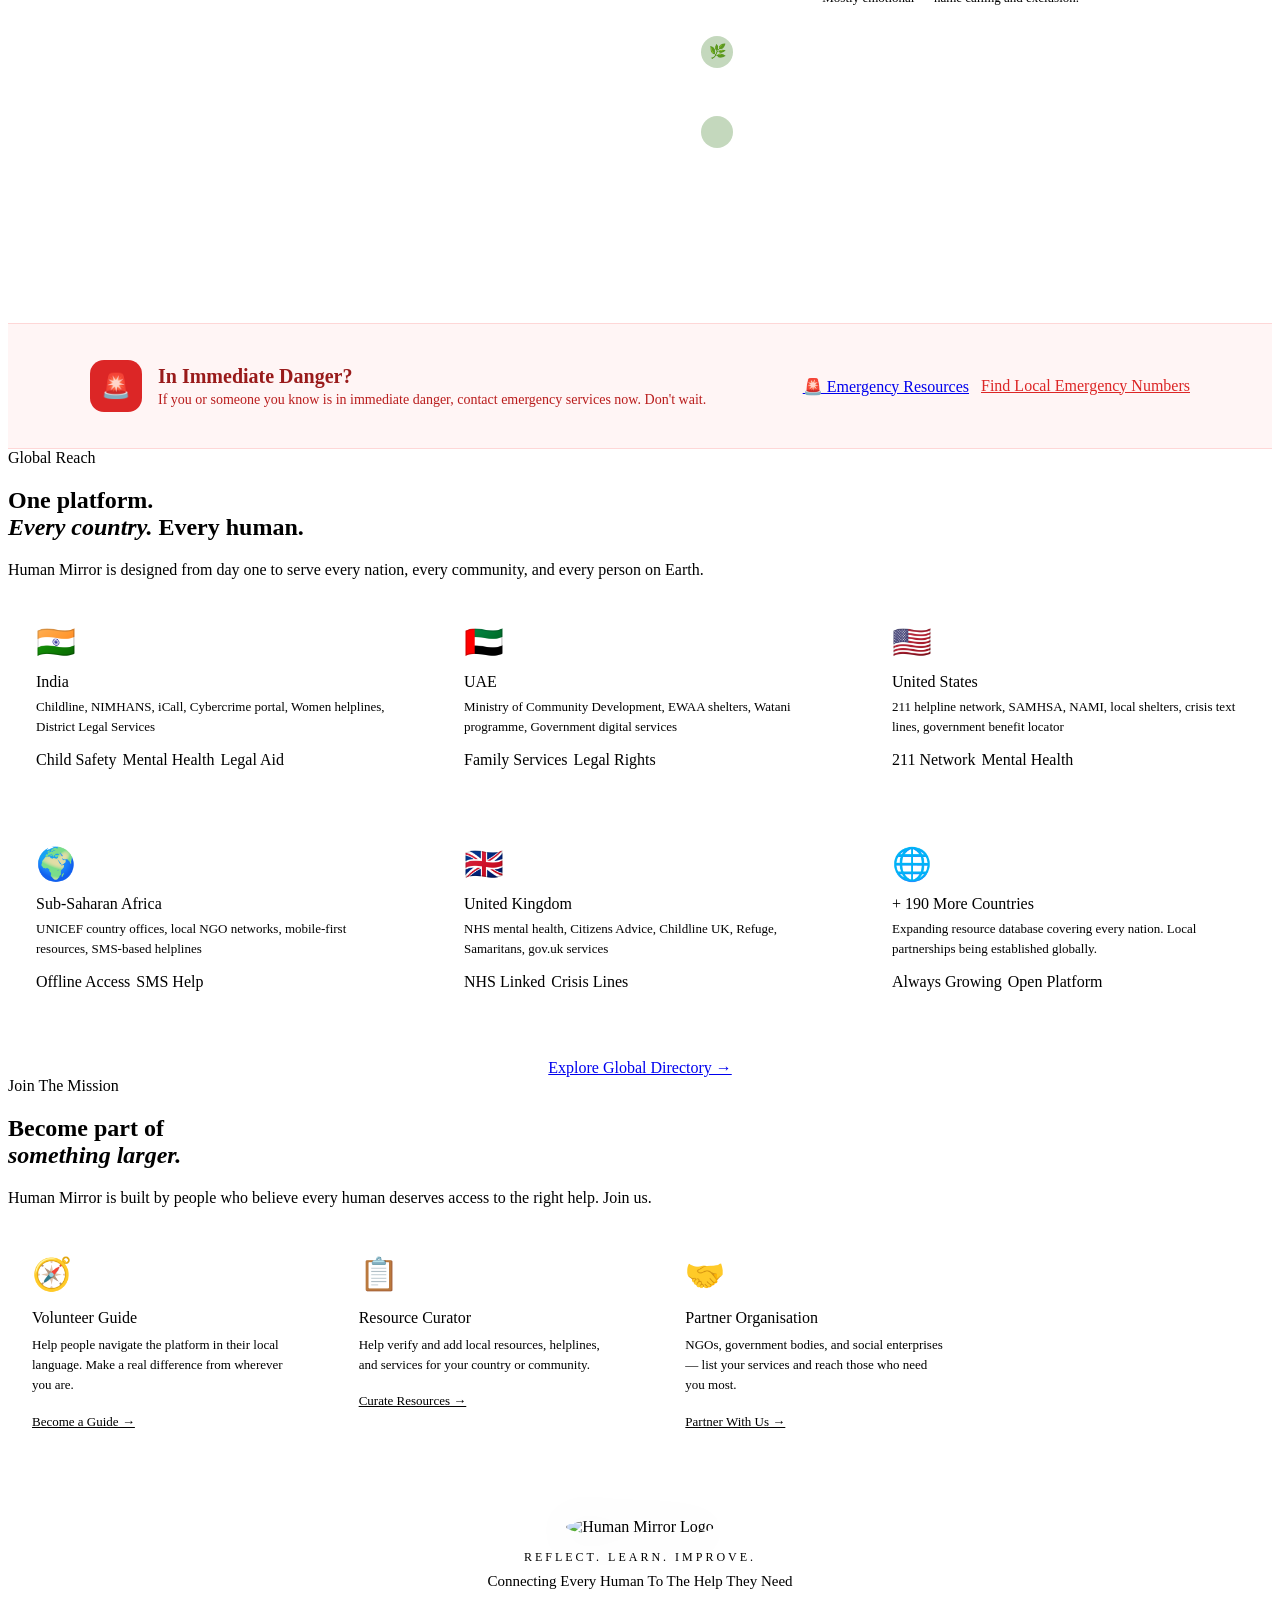
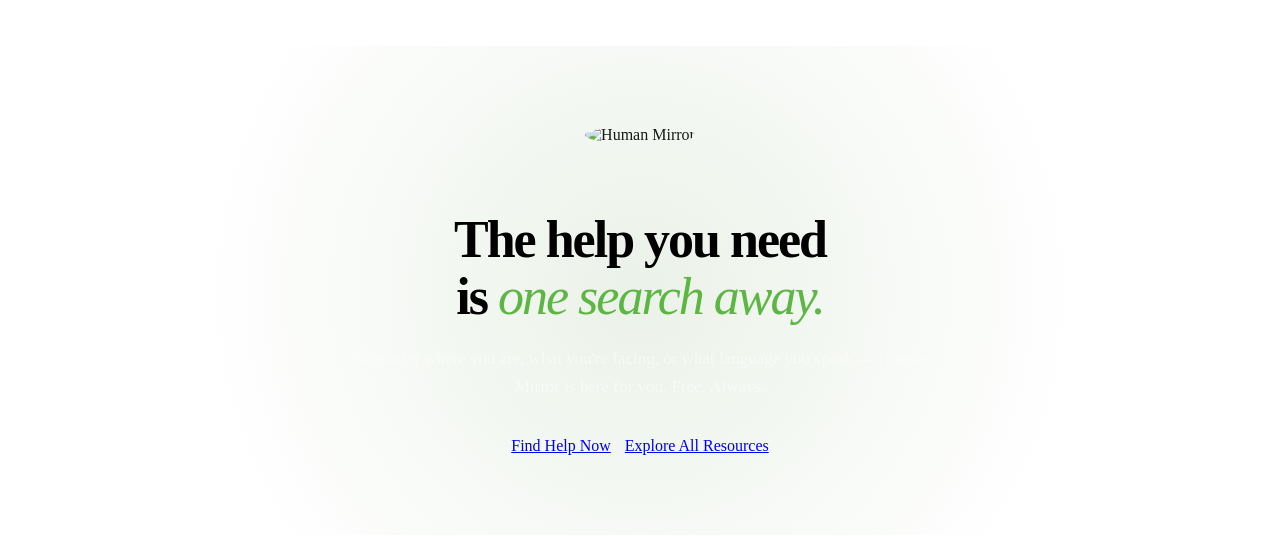
==== commit 1dd668d5: "Add files via upload Initial Human Mirror Website" ====
--- a/index.html
+++ b/index.html
@@ -4,115 +4,14 @@
 <meta charset="UTF-8">
 <meta name="viewport" content="width=device-width, initial-scale=1.0">
 <title>Human Mirror — Connecting Every Human To The Help They Need</title>
-<link rel="preconnect" href="https://fonts.googleapis.com">
-<link rel="preconnect" href="https://fonts.gstatic.com" crossorigin>
-<link href="https://fonts.googleapis.com/css2?family=Fraunces:ital,opsz,wght@0,9..144,300;0,9..144,400;0,9..144,600;1,9..144,300&family=DM+Sans:ital,opsz,wght@0,9..40,300;0,9..40,400;0,9..40,500;1,9..40,300&display=swap" rel="stylesheet">
+<meta name="description" content="Human Mirror is a Global Digital Public Service Platform. Find trusted support, resources, guidance, and protection — wherever you are.">
+<link rel="stylesheet" href="assets/css/style.css">
 <style>
-:root {
-  --navy: #0B1E3D;
-  --navy-mid: #1A3560;
-  --navy-light: #2B4F8C;
-  --green: #2D5A1B;
-  --green-mid: #3A7D23;
-  --green-light: #4CAF30;
-  --green-pale: #EAF2E3;
-  --gold: #8B6914;
-  --gold-light: #C49A2A;
-  --white: #FFFFFF;
-  --off-white: #F7F9FC;
-  --cream: #FAF9F6;
-  --surface: #EFF3F9;
-  --muted: #6B7A99;
-  --text: #0B1E3D;
-  --border: rgba(11,30,61,0.1);
-  --shadow-soft: 0 2px 20px rgba(11,30,61,0.07);
-  --shadow-md: 0 8px 40px rgba(11,30,61,0.12);
-  --radius: 16px;
-  --radius-sm: 10px;
-}
-* { margin: 0; padding: 0; box-sizing: border-box; }
-html { scroll-behavior: smooth; }
-body {
-  font-family: 'DM Sans', sans-serif;
-  color: var(--text);
-  background: var(--white);
-  overflow-x: hidden;
-  -webkit-font-smoothing: antialiased;
-}
-
-/* ===== NAV ===== */
-nav {
-  position: fixed;
-  top: 0; left: 0; right: 0;
-  z-index: 100;
-  background: rgba(255,255,255,0.94);
-  backdrop-filter: blur(20px);
-  -webkit-backdrop-filter: blur(20px);
-  border-bottom: 1px solid var(--border);
-  height: 72px;
-  display: flex;
-  align-items: center;
-  padding: 0 40px;
-  justify-content: space-between;
-  transition: box-shadow 0.3s;
-}
-nav.scrolled { box-shadow: var(--shadow-soft); }
-
-.nav-logo {
-  display: flex;
-  align-items: center;
-  gap: 10px;
-  text-decoration: none;
-}
-.nav-logo-img {
-  width: 48px;
-  height: 48px;
-  object-fit: contain;
-  border-radius: 50%;
-  flex-shrink: 0;
-}
-.nav-brand-wrap { display: flex; flex-direction: column; line-height: 1.1; }
-.nav-brand {
-  font-family: 'Fraunces', serif;
-  font-size: 18px;
-  font-weight: 600;
-  letter-spacing: -0.3px;
-}
-.nav-brand .human { color: var(--navy); }
-.nav-brand .mirror { color: var(--green-mid); }
-.nav-tagline { font-size: 10px; color: var(--muted); letter-spacing: 0.5px; font-weight: 400; }
-
-.nav-links { display: flex; align-items: center; gap: 28px; list-style: none; }
-.nav-links a { font-size: 14px; font-weight: 400; color: var(--muted); text-decoration: none; transition: color 0.2s; }
-.nav-links a:hover { color: var(--navy); }
-.nav-cta {
-  background: var(--navy) !important;
-  color: var(--white) !important;
-  padding: 10px 22px !important;
-  border-radius: 50px !important;
-  font-weight: 500 !important;
-  font-size: 13px !important;
-  transition: background 0.2s !important;
-}
-.nav-cta:hover { background: var(--navy-mid) !important; }
-.nav-emergency {
-  background: #DC2626 !important;
-  color: var(--white) !important;
-  padding: 10px 20px !important;
-  border-radius: 50px !important;
-  font-weight: 500 !important;
-  font-size: 13px !important;
-  animation: pulse-red 2s infinite;
-}
-@keyframes pulse-red { 0%,100%{box-shadow:0 0 0 0 rgba(220,38,38,0.3)} 50%{box-shadow:0 0 0 6px rgba(220,38,38,0)} }
-
-.hamburger { display: none; flex-direction: column; gap: 5px; cursor: pointer; padding: 4px; }
-.hamburger span { width: 22px; height: 2px; background: var(--navy); border-radius: 2px; }
-
-/* ===== HERO ===== */
+/* HOME-SPECIFIC */
 .hero {
   min-height: 100vh;
-  display: flex; flex-direction: column; align-items: center; justify-content: center;
+  display: flex; flex-direction: column;
+  align-items: center; justify-content: center;
   text-align: center;
   padding: 130px 24px 80px;
   position: relative; overflow: hidden;
@@ -122,364 +21,170 @@
 .hero-circle-1 { position: absolute; top: -200px; right: -200px; width: 700px; height: 700px; border-radius: 50%; background: radial-gradient(circle, rgba(58,125,35,0.05) 0%, transparent 70%); }
 .hero-circle-2 { position: absolute; bottom: -250px; left: -250px; width: 900px; height: 900px; border-radius: 50%; background: radial-gradient(circle, rgba(11,30,61,0.04) 0%, transparent 70%); }
 .hero-dots { position: absolute; inset: 0; background-image: radial-gradient(circle, rgba(11,30,61,0.06) 1px, transparent 1px); background-size: 44px 44px; opacity: 0.5; }
-
 .hero-content { position: relative; z-index: 1; max-width: 840px; }
-
-/* HERO LOGO — the real frozen logo, large and proud */
-.hero-logo-wrap {
-  margin-bottom: 36px;
-  display: inline-block;
-  animation: fadeUp 0.9s ease both;
-}
-.hero-logo-img {
-  width: 180px;
-  height: 180px;
-  object-fit: contain;
-  border-radius: 50%;
-  filter: drop-shadow(0 8px 32px rgba(11,30,61,0.12));
-}
-
-.hero-badge {
-  display: inline-flex; align-items: center; gap: 8px;
-  background: var(--green-pale);
-  color: var(--green);
-  font-size: 11px; font-weight: 500;
-  padding: 6px 18px;
-  border-radius: 50px;
-  border: 1px solid rgba(58,125,35,0.18);
-  margin-bottom: 24px;
-  animation: fadeUp 0.9s 0.1s ease both;
-  letter-spacing: 1px; text-transform: uppercase;
-}
+.hero-logo-wrap { margin-bottom: 36px; display: inline-block; }
+.hero-logo-img { width: 170px; height: 170px; object-fit: contain; border-radius: 50%; filter: drop-shadow(0 8px 32px rgba(11,30,61,0.12)); }
+.hero-badge { display: inline-flex; align-items: center; gap: 8px; background: var(--green-pale); color: var(--green); font-size: 11px; font-weight: 500; padding: 6px 18px; border-radius: 50px; border: 1px solid rgba(58,125,35,0.18); margin-bottom: 20px; letter-spacing: 1px; text-transform: uppercase; }
 .hero-badge::before { content: ''; width: 6px; height: 6px; border-radius: 50%; background: var(--green-light); animation: blink 2s infinite; }
-@keyframes blink { 0%,100%{opacity:1} 50%{opacity:0.3} }
-
-.hero h1 {
-  font-family: 'Fraunces', serif;
-  font-size: clamp(36px, 5.5vw, 68px);
-  font-weight: 600;
-  line-height: 1.1;
-  letter-spacing: -2px;
-  color: var(--navy);
-  margin-bottom: 24px;
-  animation: fadeUp 0.9s 0.2s ease both;
-}
+.hero-tagline-strip { display: flex; align-items: center; justify-content: center; gap: 14px; margin-bottom: 18px; }
+.hero-tagline-strip span { font-size: 12px; font-weight: 500; letter-spacing: 3px; text-transform: uppercase; color: var(--muted); }
+.hero-tagline-strip .dot { width: 4px; height: 4px; border-radius: 50%; background: var(--gold-light); }
+.hero h1 { font-family: 'Fraunces', serif; font-size: clamp(36px, 5.5vw, 68px); font-weight: 600; line-height: 1.1; letter-spacing: -2px; color: var(--navy); margin-bottom: 22px; }
 .hero h1 em { font-style: italic; color: var(--green-mid); font-weight: 300; }
-
-/* REFLECT. LEARN. IMPROVE. tagline from logo */
-.hero-tagline-strip {
-  display: flex; align-items: center; justify-content: center; gap: 16px;
-  margin-bottom: 20px;
-  animation: fadeUp 0.9s 0.25s ease both;
-}
-.hero-tagline-strip span {
-  font-size: 12px; font-weight: 500; letter-spacing: 3px; text-transform: uppercase; color: var(--muted);
-}
-.hero-tagline-strip .dot { width: 4px; height: 4px; border-radius: 50%; background: var(--gold-light); }
-
-.hero-sub {
-  font-size: clamp(16px, 2vw, 19px);
-  color: var(--muted); line-height: 1.7;
-  max-width: 560px; margin: 0 auto 48px;
-  font-weight: 300;
-  animation: fadeUp 0.9s 0.3s ease both;
-}
-
-/* SEARCH */
-.search-container { width: 100%; max-width: 660px; margin: 0 auto; animation: fadeUp 0.9s 0.4s ease both; }
-.search-box {
-  display: flex; align-items: center;
-  background: var(--white);
-  border: 1.5px solid var(--border);
-  border-radius: 100px;
-  padding: 6px 6px 6px 28px;
-  box-shadow: var(--shadow-md);
-  transition: border-color 0.2s, box-shadow 0.2s;
-  gap: 12px;
-}
+.hero-sub { font-size: clamp(16px, 2vw, 19px); color: var(--muted); line-height: 1.7; max-width: 560px; margin: 0 auto 48px; font-weight: 300; }
+/* search */
+.search-container { width: 100%; max-width: 660px; margin: 0 auto; }
+.search-box { display: flex; align-items: center; background: var(--white); border: 1.5px solid var(--border); border-radius: 100px; padding: 6px 6px 6px 28px; box-shadow: var(--shadow-md); transition: border-color .2s, box-shadow .2s; gap: 12px; }
 .search-box:focus-within { border-color: var(--green-mid); box-shadow: var(--shadow-md), 0 0 0 4px rgba(58,125,35,0.1); }
 .search-icon { width: 20px; height: 20px; color: var(--muted); flex-shrink: 0; }
 .search-input { flex: 1; border: none; outline: none; font-family: 'DM Sans', sans-serif; font-size: 16px; font-weight: 300; color: var(--navy); background: transparent; padding: 10px 0; min-width: 0; }
 .search-input::placeholder { color: rgba(107,122,153,0.65); }
-.search-btn { background: var(--navy); color: var(--white); border: none; border-radius: 50px; padding: 14px 32px; font-family: 'DM Sans', sans-serif; font-size: 15px; font-weight: 500; cursor: pointer; transition: background 0.2s, transform 0.15s; white-space: nowrap; display: flex; align-items: center; gap: 8px; }
+.search-btn { background: var(--navy); color: var(--white); border: none; border-radius: 50px; padding: 14px 32px; font-family: 'DM Sans', sans-serif; font-size: 15px; font-weight: 500; cursor: pointer; transition: background .2s, transform .15s; white-space: nowrap; display: flex; align-items: center; gap: 8px; }
 .search-btn:hover { background: var(--navy-mid); transform: scale(1.02); }
-.search-examples { margin-top: 20px; display: flex; flex-wrap: wrap; gap: 8px; justify-content: center; }
-.example-chip { background: var(--white); color: var(--muted); font-size: 13px; font-weight: 400; padding: 7px 16px; border-radius: 50px; border: 1px solid var(--border); cursor: pointer; transition: all 0.2s; box-shadow: var(--shadow-soft); }
+.search-examples { margin-top: 18px; display: flex; flex-wrap: wrap; gap: 8px; justify-content: center; }
+.example-chip { background: var(--white); color: var(--muted); font-size: 13px; font-weight: 400; padding: 7px 16px; border-radius: 50px; border: 1px solid var(--border); cursor: pointer; transition: all .2s; box-shadow: var(--shadow-soft); }
 .example-chip:hover { background: var(--navy); color: var(--white); border-color: var(--navy); transform: translateY(-1px); }
-.location-hint { margin-top: 16px; font-size: 12px; color: var(--muted); display: flex; align-items: center; justify-content: center; gap: 6px; }
+.location-hint { margin-top: 14px; font-size: 12px; color: var(--muted); display: flex; align-items: center; justify-content: center; gap: 6px; }
 .location-dot { width: 8px; height: 8px; border-radius: 50%; background: var(--green-light); animation: blink 2s infinite; }
-
-/* TRUST BAR */
-.trust-bar { padding: 26px 40px; background: var(--white); border-top: 1px solid var(--border); border-bottom: 1px solid var(--border); display: flex; align-items: center; justify-content: center; gap: 44px; flex-wrap: wrap; }
-.trust-item { display: flex; align-items: center; gap: 10px; font-size: 14px; color: var(--muted); }
-.trust-item svg { width: 18px; height: 18px; color: var(--green-mid); flex-shrink: 0; }
-.trust-divider { width: 1px; height: 18px; background: var(--border); }
-
-/* STATS */
-.stats-section { padding: 80px 40px; max-width: 1100px; margin: 0 auto; display: grid; grid-template-columns: repeat(4, 1fr); gap: 24px; }
-.stat-card { text-align: center; padding: 40px 24px; background: var(--cream); border-radius: var(--radius); border: 1px solid var(--border); transition: transform 0.2s, box-shadow 0.2s; }
-.stat-card:hover { transform: translateY(-4px); box-shadow: var(--shadow-md); }
-.stat-num { font-family: 'Fraunces', serif; font-size: 48px; font-weight: 600; color: var(--navy); letter-spacing: -2px; line-height: 1; margin-bottom: 8px; }
-.stat-num span { color: var(--green-mid); }
-.stat-label { font-size: 14px; color: var(--muted); }
-
-/* SECTION HEADER */
-.section-header { text-align: center; margin-bottom: 56px; }
-.section-tag { display: inline-block; font-size: 11px; font-weight: 500; letter-spacing: 2px; text-transform: uppercase; color: var(--green-mid); margin-bottom: 16px; }
-.section-title { font-family: 'Fraunces', serif; font-size: clamp(28px, 4vw, 44px); font-weight: 600; color: var(--navy); letter-spacing: -1.5px; line-height: 1.15; margin-bottom: 16px; }
-.section-title em { font-style: italic; color: var(--green-mid); font-weight: 300; }
-.section-desc { font-size: 17px; color: var(--muted); max-width: 520px; margin: 0 auto; line-height: 1.65; font-weight: 300; }
-
-/* CATEGORIES */
-.categories-section { padding: 80px 40px; background: var(--white); max-width: 1200px; margin: 0 auto; }
-.categories-grid { display: grid; grid-template-columns: repeat(5, 1fr); gap: 16px; }
-.category-card { background: var(--white); border: 1px solid var(--border); border-radius: var(--radius); padding: 28px 20px; cursor: pointer; transition: all 0.25s; text-align: left; position: relative; overflow: hidden; text-decoration: none; display: block; }
-.category-card::before { content: ''; position: absolute; bottom: 0; left: 0; right: 0; height: 3px; background: var(--cat-color, var(--green-mid)); transform: scaleX(0); transition: transform 0.25s; transform-origin: left; }
-.category-card:hover { transform: translateY(-4px); box-shadow: var(--shadow-md); border-color: transparent; }
-.category-card:hover::before { transform: scaleX(1); }
+/* categories */
+.cat-grid { display: grid; grid-template-columns: repeat(5, 1fr); gap: 16px; }
+.cat-card { background: var(--white); border: 1px solid var(--border); border-radius: var(--radius); padding: 28px 20px; cursor: pointer; transition: all .25s; text-align: left; position: relative; overflow: hidden; text-decoration: none; display: block; }
+.cat-card::before { content: ''; position: absolute; bottom: 0; left: 0; right: 0; height: 3px; background: var(--cat-color, var(--green-mid)); transform: scaleX(0); transition: transform .25s; transform-origin: left; }
+.cat-card:hover { transform: translateY(-4px); box-shadow: var(--shadow-md); border-color: transparent; }
+.cat-card:hover::before { transform: scaleX(1); }
 .cat-icon { width: 44px; height: 44px; border-radius: 12px; display: flex; align-items: center; justify-content: center; margin-bottom: 16px; font-size: 22px; background: var(--cat-bg, var(--green-pale)); }
 .cat-name { font-size: 14px; font-weight: 500; color: var(--navy); margin-bottom: 4px; }
 .cat-count { font-size: 12px; color: var(--muted); }
-
-/* HOW IT WORKS */
+/* how section */
 .how-section { padding: 80px 40px; background: var(--navy); color: var(--white); overflow: hidden; position: relative; }
+.how-bg { position: absolute; inset: 0; background-image: radial-gradient(circle at 80% 50%, rgba(58,125,35,0.08) 0%, transparent 60%); pointer-events: none; }
 .how-section .section-tag { color: rgba(76,175,48,0.9); }
 .how-section .section-title { color: var(--white); }
 .how-section .section-desc { color: rgba(255,255,255,0.5); }
-.how-bg { position: absolute; inset: 0; background-image: radial-gradient(circle at 80% 50%, rgba(58,125,35,0.08) 0%, transparent 60%), radial-gradient(circle at 20% 80%, rgba(255,255,255,0.02) 0%, transparent 50%); pointer-events: none; }
 .how-steps { max-width: 1100px; margin: 0 auto; display: grid; grid-template-columns: repeat(4, 1fr); gap: 24px; position: relative; z-index: 1; }
-.step-card { background: rgba(255,255,255,0.05); border: 1px solid rgba(255,255,255,0.08); border-radius: var(--radius); padding: 32px 24px; transition: background 0.2s; }
+.step-card { background: rgba(255,255,255,0.05); border: 1px solid rgba(255,255,255,0.08); border-radius: var(--radius); padding: 32px 24px; transition: background .2s; }
 .step-card:hover { background: rgba(255,255,255,0.09); }
 .step-num { font-family: 'Fraunces', serif; font-size: 52px; font-weight: 600; color: rgba(255,255,255,0.07); line-height: 1; margin-bottom: 16px; letter-spacing: -2px; }
-.step-icon { width: 48px; height: 48px; background: rgba(58,125,35,0.25); border-radius: 12px; display: flex; align-items: center; justify-content: center; font-size: 22px; margin-bottom: 20px; }
+.step-icon-wrap { width: 48px; height: 48px; background: rgba(58,125,35,0.25); border-radius: 12px; display: flex; align-items: center; justify-content: center; font-size: 22px; margin-bottom: 20px; }
 .step-title { font-size: 17px; font-weight: 500; color: var(--white); margin-bottom: 10px; }
 .step-desc { font-size: 14px; color: rgba(255,255,255,0.48); line-height: 1.65; font-weight: 300; }
-
-/* LOCATION */
-.location-section { padding: 80px 40px; background: var(--off-white); }
-.location-inner { max-width: 1100px; margin: 0 auto; display: grid; grid-template-columns: 1fr 1fr; gap: 64px; align-items: center; }
-.location-visual { background: var(--white); border: 1px solid var(--border); border-radius: var(--radius); overflow: hidden; aspect-ratio: 4/3; display: flex; align-items: center; justify-content: center; }
+/* location section */
+.loc-inner { max-width: 1100px; margin: 0 auto; display: grid; grid-template-columns: 1fr 1fr; gap: 64px; align-items: center; }
+.loc-visual { background: var(--white); border: 1px solid var(--border); border-radius: var(--radius); overflow: hidden; aspect-ratio: 4/3; display: flex; align-items: center; justify-content: center; }
 .map-placeholder { width: 100%; height: 100%; background: linear-gradient(135deg, #EFF3F9 0%, #EAF2E3 100%); display: flex; flex-direction: column; align-items: center; justify-content: center; gap: 12px; position: relative; overflow: hidden; }
 .map-grid { position: absolute; inset: 0; background-image: linear-gradient(rgba(11,30,61,0.05) 1px, transparent 1px), linear-gradient(90deg, rgba(11,30,61,0.05) 1px, transparent 1px); background-size: 40px 40px; }
-.map-pins { position: relative; z-index: 1; display: flex; flex-direction: column; align-items: center; gap: 8px; }
-.map-icon { font-size: 52px; filter: drop-shadow(0 4px 16px rgba(58,125,35,0.3)); }
-.map-label { font-size: 14px; font-weight: 500; color: var(--navy); background: var(--white); padding: 7px 18px; border-radius: 50px; box-shadow: var(--shadow-soft); }
-.location-resources { display: flex; flex-direction: column; gap: 12px; margin-top: 24px; }
-.resource-pill { display: flex; align-items: center; justify-content: space-between; background: var(--white); border: 1px solid var(--border); border-radius: var(--radius-sm); padding: 14px 18px; transition: all 0.2s; cursor: pointer; }
+.map-pins { position: relative; z-index: 1; text-align: center; }
+.map-icon { font-size: 52px; filter: drop-shadow(0 4px 16px rgba(58,125,35,0.3)); margin-bottom: 10px; }
+.map-label { font-size: 14px; font-weight: 500; color: var(--navy); background: var(--white); padding: 7px 18px; border-radius: 50px; box-shadow: var(--shadow-soft); display: inline-block; }
+.resource-pills { display: flex; flex-direction: column; gap: 12px; margin-top: 24px; }
+.resource-pill { display: flex; align-items: center; justify-content: space-between; background: var(--white); border: 1px solid var(--border); border-radius: var(--radius-sm); padding: 14px 18px; transition: all .2s; cursor: pointer; }
 .resource-pill:hover { border-color: var(--green-mid); box-shadow: var(--shadow-soft); transform: translateX(4px); }
 .resource-info { display: flex; align-items: center; gap: 12px; }
 .resource-dot { width: 10px; height: 10px; border-radius: 50%; flex-shrink: 0; }
 .resource-name { font-size: 14px; font-weight: 500; color: var(--navy); }
 .resource-type { font-size: 12px; color: var(--muted); }
 .resource-action { font-size: 12px; color: var(--green-mid); font-weight: 500; white-space: nowrap; }
-
-/* AI SECTION */
+/* AI section */
 .ai-section { padding: 80px 40px; background: var(--white); max-width: 1200px; margin: 0 auto; }
 .ai-inner { background: linear-gradient(135deg, var(--navy) 0%, var(--navy-light) 100%); border-radius: 24px; padding: 64px; display: grid; grid-template-columns: 1fr 1fr; gap: 64px; align-items: center; position: relative; overflow: hidden; }
-.ai-bg-glow { position: absolute; top: -100px; right: -100px; width: 400px; height: 400px; border-radius: 50%; background: radial-gradient(circle, rgba(58,125,35,0.15) 0%, transparent 70%); pointer-events: none; }
+.ai-glow { position: absolute; top: -100px; right: -100px; width: 400px; height: 400px; border-radius: 50%; background: radial-gradient(circle, rgba(58,125,35,0.15) 0%, transparent 70%); pointer-events: none; }
 .ai-content { position: relative; z-index: 1; }
 .ai-tag { display: inline-flex; align-items: center; gap: 6px; font-size: 11px; font-weight: 500; letter-spacing: 2px; text-transform: uppercase; color: rgba(76,175,48,0.9); margin-bottom: 20px; }
 .ai-title { font-family: 'Fraunces', serif; font-size: 36px; font-weight: 600; color: var(--white); letter-spacing: -1.5px; line-height: 1.2; margin-bottom: 16px; }
 .ai-title em { font-style: italic; font-weight: 300; color: rgba(76,175,48,0.9); }
-.ai-desc { font-size: 16px; color: rgba(255,255,255,0.52); line-height: 1.65; font-weight: 300; margin-bottom: 32px; }
-.ai-features { display: flex; flex-direction: column; gap: 12px; }
-.ai-feat { display: flex; align-items: center; gap: 12px; font-size: 14px; color: rgba(255,255,255,0.72); }
+.ai-desc { font-size: 16px; color: rgba(255,255,255,0.52); line-height: 1.65; font-weight: 300; margin-bottom: 28px; }
+.ai-feats { display: flex; flex-direction: column; gap: 11px; }
+.ai-feat { display: flex; align-items: center; gap: 11px; font-size: 14px; color: rgba(255,255,255,0.72); }
 .ai-feat-dot { width: 6px; height: 6px; border-radius: 50%; background: var(--green-light); flex-shrink: 0; }
 .ai-demo { background: rgba(255,255,255,0.05); border: 1px solid rgba(255,255,255,0.1); border-radius: var(--radius); padding: 28px; position: relative; z-index: 1; }
-.ai-chat { display: flex; flex-direction: column; gap: 16px; }
+.chat { display: flex; flex-direction: column; gap: 16px; }
 .chat-msg { display: flex; gap: 12px; align-items: flex-start; }
 .chat-msg.user { flex-direction: row-reverse; }
-.chat-avatar { width: 32px; height: 32px; border-radius: 50%; display: flex; align-items: center; justify-content: center; font-size: 14px; flex-shrink: 0; }
-.chat-msg.ai .chat-avatar { background: rgba(58,125,35,0.3); }
-.chat-msg.user .chat-avatar { background: rgba(255,255,255,0.12); }
-.chat-bubble { padding: 12px 16px; border-radius: 14px; font-size: 13px; line-height: 1.55; max-width: 260px; }
-.chat-msg.ai .chat-bubble { background: rgba(255,255,255,0.08); color: rgba(255,255,255,0.85); border-radius: 4px 14px 14px 14px; }
-.chat-msg.user .chat-bubble { background: var(--green-mid); color: var(--white); border-radius: 14px 4px 14px 14px; }
-.chat-typing { display: flex; gap: 4px; padding: 14px 16px; background: rgba(255,255,255,0.08); border-radius: 4px 14px 14px 14px; width: fit-content; }
-.typing-dot { width: 6px; height: 6px; border-radius: 50%; background: rgba(255,255,255,0.4); animation: typingBounce 1.4s infinite; }
-.typing-dot:nth-child(2) { animation-delay: 0.2s; }
-.typing-dot:nth-child(3) { animation-delay: 0.4s; }
+.chat-av { width: 32px; height: 32px; border-radius: 50%; display: flex; align-items: center; justify-content: center; font-size: 14px; flex-shrink: 0; }
+.chat-msg.ai .chat-av { background: rgba(58,125,35,0.3); }
+.chat-msg.user .chat-av { background: rgba(255,255,255,0.12); }
+.chat-bub { padding: 12px 16px; border-radius: 14px; font-size: 13px; line-height: 1.55; max-width: 260px; }
+.chat-msg.ai .chat-bub { background: rgba(255,255,255,0.08); color: rgba(255,255,255,0.85); border-radius: 4px 14px 14px 14px; }
+.chat-msg.user .chat-bub { background: var(--green-mid); color: var(--white); border-radius: 14px 4px 14px 14px; }
+.typing { display: flex; gap: 4px; padding: 14px 16px; background: rgba(255,255,255,0.08); border-radius: 4px 14px 14px 14px; width: fit-content; }
+.typing span { width: 6px; height: 6px; border-radius: 50%; background: rgba(255,255,255,0.4); animation: typingBounce 1.4s infinite; }
+.typing span:nth-child(2) { animation-delay: .2s; }
+.typing span:nth-child(3) { animation-delay: .4s; }
 @keyframes typingBounce { 0%,60%,100%{transform:translateY(0);opacity:0.4} 30%{transform:translateY(-6px);opacity:1} }
-
-/* EMERGENCY */
-.emergency-section { padding: 40px; background: #FFF5F5; border-top: 1px solid #FED7D7; border-bottom: 1px solid #FED7D7; }
-.emergency-inner { max-width: 1100px; margin: 0 auto; display: flex; align-items: center; justify-content: space-between; gap: 32px; flex-wrap: wrap; }
-.emergency-left { display: flex; align-items: center; gap: 16px; }
-.emergency-icon { width: 52px; height: 52px; background: #DC2626; border-radius: 14px; display: flex; align-items: center; justify-content: center; font-size: 24px; animation: pulse-red 2s infinite; flex-shrink: 0; }
-.emergency-title { font-family: 'Fraunces', serif; font-size: 20px; font-weight: 600; color: #991B1B; margin-bottom: 4px; }
-.emergency-desc { font-size: 14px; color: #B91C1C; font-weight: 300; }
-.emergency-actions { display: flex; gap: 12px; flex-wrap: wrap; }
-.emergency-btn { background: #DC2626; color: var(--white); border: none; border-radius: 50px; padding: 12px 24px; font-family: 'DM Sans', sans-serif; font-size: 14px; font-weight: 500; cursor: pointer; transition: background 0.2s, transform 0.15s; }
-.emergency-btn:hover { background: #B91C1C; transform: scale(1.02); }
-.emergency-btn.outline { background: transparent; border: 1.5px solid #DC2626; color: #DC2626; }
-.emergency-btn.outline:hover { background: #FEE2E2; }
-
-/* GLOBAL */
-.global-section { padding: 80px 40px; background: var(--off-white); }
-.global-inner { max-width: 1100px; margin: 0 auto; }
-.regions-grid { display: grid; grid-template-columns: repeat(3, 1fr); gap: 20px; margin-top: 48px; }
-.region-card { background: var(--white); border: 1px solid var(--border); border-radius: var(--radius); padding: 28px; transition: all 0.2s; cursor: pointer; }
+/* emergency bar */
+.emg-bar { padding: 36px 40px; background: #FFF5F5; border-top: 1px solid #FED7D7; border-bottom: 1px solid #FED7D7; }
+.emg-inner { max-width: 1100px; margin: 0 auto; display: flex; align-items: center; justify-content: space-between; gap: 24px; flex-wrap: wrap; }
+.emg-left { display: flex; align-items: center; gap: 16px; }
+.emg-icon { width: 52px; height: 52px; background: #DC2626; border-radius: 14px; display: flex; align-items: center; justify-content: center; font-size: 24px; animation: pulse-red 2.5s infinite; flex-shrink: 0; }
+.emg-title { font-family: 'Fraunces', serif; font-size: 20px; font-weight: 600; color: #991B1B; margin-bottom: 4px; }
+.emg-desc { font-size: 14px; color: #B91C1C; font-weight: 300; }
+.emg-btns { display: flex; gap: 12px; flex-wrap: wrap; }
+/* CTA */
+.cta-section { padding: 80px 40px; background: var(--navy); text-align: center; position: relative; overflow: hidden; }
+.cta-bg { position: absolute; inset: 0; background-image: radial-gradient(circle at 50% 50%, rgba(58,125,35,0.1) 0%, transparent 65%); pointer-events: none; }
+.cta-inner { position: relative; z-index: 1; max-width: 600px; margin: 0 auto; }
+.cta-logo { width: 80px; height: 80px; object-fit: contain; border-radius: 50%; margin: 0 auto 24px; opacity: .9; }
+.cta-title { font-family: 'Fraunces', serif; font-size: clamp(32px, 5vw, 52px); font-weight: 600; color: var(--white); letter-spacing: -2px; margin-bottom: 20px; line-height: 1.1; }
+.cta-title em { font-style: italic; color: rgba(76,175,48,0.9); font-weight: 300; }
+.cta-sub { font-size: 17px; color: rgba(255,255,255,0.48); font-weight: 300; margin-bottom: 36px; line-height: 1.65; }
+.cta-btns { display: flex; gap: 14px; justify-content: center; flex-wrap: wrap; }
+/* stats */
+.stats-grid { display: grid; grid-template-columns: repeat(4, 1fr); gap: 24px; }
+/* regions */
+.regions-grid { display: grid; grid-template-columns: repeat(3, 1fr); gap: 20px; }
+.region-card { background: var(--white); border: 1px solid var(--border); border-radius: var(--radius); padding: 28px; transition: all .2s; cursor: pointer; }
 .region-card:hover { transform: translateY(-4px); box-shadow: var(--shadow-md); }
 .region-flag { font-size: 32px; margin-bottom: 12px; }
 .region-name { font-size: 16px; font-weight: 500; color: var(--navy); margin-bottom: 6px; }
-.region-desc { font-size: 13px; color: var(--muted); margin-bottom: 16px; line-height: 1.55; font-weight: 300; }
-.region-services { display: flex; flex-wrap: wrap; gap: 6px; }
-.service-tag { font-size: 11px; padding: 4px 10px; border-radius: 50px; background: var(--surface); color: var(--muted); border: 1px solid var(--border); }
-
-/* ROADMAP */
-.roadmap-section { padding: 80px 40px; background: var(--white); max-width: 1200px; margin: 0 auto; }
-.roadmap-grid { display: grid; grid-template-columns: repeat(3, 1fr); gap: 24px; }
-.roadmap-card { border-radius: var(--radius); padding: 36px 28px; border: 1px solid var(--border); }
-.roadmap-card.mvp { background: var(--green-pale); border-color: rgba(58,125,35,0.2); }
-.roadmap-card.year1 { background: var(--cream); }
-.roadmap-card.year5 { background: var(--navy); border-color: var(--navy); }
-.roadmap-phase { font-size: 11px; font-weight: 500; letter-spacing: 2px; text-transform: uppercase; margin-bottom: 8px; }
-.roadmap-card.mvp .roadmap-phase { color: var(--green); }
-.roadmap-card.year1 .roadmap-phase { color: var(--muted); }
-.roadmap-card.year5 .roadmap-phase { color: rgba(76,175,48,0.9); }
-.roadmap-title { font-family: 'Fraunces', serif; font-size: 24px; font-weight: 600; margin-bottom: 20px; letter-spacing: -0.5px; color: var(--navy); }
-.roadmap-card.year5 .roadmap-title { color: var(--white); }
-.roadmap-items { list-style: none; display: flex; flex-direction: column; gap: 10px; }
-.roadmap-items li { font-size: 14px; font-weight: 300; display: flex; align-items: flex-start; gap: 10px; line-height: 1.5; }
-.roadmap-card.mvp .roadmap-items li { color: var(--green); }
-.roadmap-card.year1 .roadmap-items li { color: var(--muted); }
-.roadmap-card.year5 .roadmap-items li { color: rgba(255,255,255,0.68); }
-.roadmap-dot { width: 6px; height: 6px; border-radius: 50%; flex-shrink: 0; margin-top: 6px; }
-.roadmap-card.mvp .roadmap-dot { background: var(--green-mid); }
-.roadmap-card.year1 .roadmap-dot { background: var(--muted); }
-.roadmap-card.year5 .roadmap-dot { background: rgba(76,175,48,0.9); }
-
-/* VOLUNTEER */
-.volunteer-section { padding: 80px 40px; background: var(--off-white); }
-.volunteer-inner { max-width: 900px; margin: 0 auto; text-align: center; }
-.volunteer-cards { display: grid; grid-template-columns: repeat(3, 1fr); gap: 20px; margin-top: 48px; }
-.vol-card { background: var(--white); border: 1px solid var(--border); border-radius: var(--radius); padding: 32px 24px; text-align: left; transition: all 0.2s; }
+.region-desc { font-size: 13px; color: var(--muted); margin-bottom: 14px; line-height: 1.55; font-weight: 300; }
+.region-tags { display: flex; flex-wrap: wrap; gap: 6px; }
+/* vol */
+.vol-cards { display: grid; grid-template-columns: repeat(3, 1fr); gap: 20px; }
+.vol-card { background: var(--white); border: 1px solid var(--border); border-radius: var(--radius); padding: 32px 24px; transition: all .2s; }
 .vol-card:hover { transform: translateY(-4px); box-shadow: var(--shadow-md); }
 .vol-icon { font-size: 32px; margin-bottom: 16px; }
 .vol-title { font-size: 16px; font-weight: 500; color: var(--navy); margin-bottom: 8px; }
-.vol-desc { font-size: 13px; color: var(--muted); line-height: 1.55; font-weight: 300; }
-.vol-link { display: inline-block; margin-top: 16px; font-size: 13px; color: var(--green-mid); font-weight: 500; text-decoration: none; }
+.vol-desc { font-size: 13px; color: var(--muted); line-height: 1.55; font-weight: 300; margin-bottom: 16px; }
+.vol-link { font-size: 13px; color: var(--green-mid); font-weight: 500; }
 .vol-link:hover { text-decoration: underline; }
-
-/* LOGO RIBBON — shows the real logo centered with its tagline */
-.logo-ribbon {
-  padding: 60px 40px;
-  background: var(--cream);
-  text-align: center;
-  border-top: 1px solid var(--border);
-  border-bottom: 1px solid var(--border);
-}
-.logo-ribbon-inner { max-width: 400px; margin: 0 auto; }
-.logo-ribbon img { width: 140px; height: 140px; object-fit: contain; border-radius: 50%; margin-bottom: 16px; filter: drop-shadow(0 4px 20px rgba(11,30,61,0.10)); }
-.logo-ribbon-rli { font-size: 13px; letter-spacing: 3px; text-transform: uppercase; color: var(--muted); font-weight: 400; margin-bottom: 8px; }
-.logo-ribbon-tagline { font-size: 15px; color: var(--navy); font-weight: 300; }
-.gold-line { width: 40px; height: 1px; background: var(--gold-light); margin: 12px auto; }
-
-/* CTA BANNER */
-.cta-section { padding: 80px 40px; background: var(--navy); text-align: center; position: relative; overflow: hidden; }
-.cta-bg { position: absolute; inset: 0; background-image: radial-gradient(circle at 50% 50%, rgba(58,125,35,0.1) 0%, transparent 65%); pointer-events: none; }
-.cta-content { position: relative; z-index: 1; max-width: 600px; margin: 0 auto; }
-.cta-logo { width: 80px; height: 80px; object-fit: contain; border-radius: 50%; margin-bottom: 24px; opacity: 0.9; }
-.cta-title { font-family: 'Fraunces', serif; font-size: clamp(32px, 5vw, 52px); font-weight: 600; color: var(--white); letter-spacing: -2px; margin-bottom: 20px; line-height: 1.1; }
-.cta-title em { font-style: italic; color: rgba(76,175,48,0.9); font-weight: 300; }
-.cta-sub { font-size: 17px; color: rgba(255,255,255,0.48); font-weight: 300; margin-bottom: 40px; line-height: 1.65; }
-.cta-buttons { display: flex; gap: 16px; justify-content: center; flex-wrap: wrap; }
-.btn-primary { background: var(--green-mid); color: var(--white); border: none; border-radius: 50px; padding: 16px 36px; font-family: 'DM Sans', sans-serif; font-size: 16px; font-weight: 500; cursor: pointer; transition: background 0.2s, transform 0.15s; }
-.btn-primary:hover { background: var(--green); transform: scale(1.02); }
-.btn-outline { background: transparent; color: rgba(255,255,255,0.65); border: 1.5px solid rgba(255,255,255,0.18); border-radius: 50px; padding: 16px 36px; font-family: 'DM Sans', sans-serif; font-size: 16px; cursor: pointer; transition: all 0.2s; }
-.btn-outline:hover { border-color: rgba(255,255,255,0.45); color: var(--white); }
-
-/* FOOTER */
-footer { background: var(--navy); color: rgba(255,255,255,0.55); padding: 64px 40px 40px; }
-.footer-top { max-width: 1200px; margin: 0 auto 48px; display: grid; grid-template-columns: 2fr 1fr 1fr 1fr 1fr; gap: 48px; }
-.footer-brand-logo { width: 64px; height: 64px; object-fit: contain; border-radius: 50%; margin-bottom: 16px; }
-.footer-brand-name { font-family: 'Fraunces', serif; font-size: 20px; font-weight: 600; color: var(--white); margin-bottom: 4px; }
-.footer-brand-name span { color: var(--green-light); }
-.footer-brand-rli { font-size: 10px; letter-spacing: 2.5px; text-transform: uppercase; color: rgba(255,255,255,0.3); margin-bottom: 14px; }
-.footer-tagline { font-size: 14px; color: rgba(255,255,255,0.42); line-height: 1.65; font-weight: 300; max-width: 240px; margin-bottom: 24px; }
-.footer-links-title { font-size: 12px; font-weight: 500; text-transform: uppercase; letter-spacing: 1.5px; color: rgba(255,255,255,0.28); margin-bottom: 16px; }
-.footer-links { list-style: none; display: flex; flex-direction: column; gap: 10px; }
-.footer-links a { color: rgba(255,255,255,0.52); text-decoration: none; font-size: 14px; font-weight: 300; transition: color 0.2s; }
-.footer-links a:hover { color: var(--white); }
-.footer-bottom { max-width: 1200px; margin: 0 auto; padding-top: 32px; border-top: 1px solid rgba(255,255,255,0.07); display: flex; align-items: center; justify-content: space-between; flex-wrap: wrap; gap: 16px; }
-.footer-copy { font-size: 13px; font-weight: 300; }
-.footer-badges { display: flex; gap: 10px; flex-wrap: wrap; }
-.footer-badge { font-size: 11px; padding: 5px 12px; border-radius: 50px; border: 1px solid rgba(255,255,255,0.12); color: rgba(255,255,255,0.38); }
-
-/* ANIMATIONS */
-@keyframes fadeUp { from{opacity:0;transform:translateY(28px)} to{opacity:1;transform:translateY(0)} }
-.reveal { opacity: 0; transform: translateY(22px); transition: opacity 0.65s ease, transform 0.65s ease; }
-.reveal.visible { opacity: 1; transform: translateY(0); }
-
-/* RESPONSIVE */
+/* logo ribbon */
+.logo-ribbon { padding: 56px 40px; background: var(--cream); text-align: center; border-top: 1px solid var(--border); border-bottom: 1px solid var(--border); }
+.logo-ribbon img { width: 120px; height: 120px; object-fit: contain; border-radius: 50%; margin: 0 auto 14px; filter: drop-shadow(0 4px 20px rgba(11,30,61,0.10)); }
+.logo-ribbon-rli { font-size: 12px; letter-spacing: 3px; text-transform: uppercase; color: var(--muted); margin-bottom: 8px; }
+.logo-ribbon-tag { font-size: 15px; color: var(--navy); font-weight: 300; }
 @media (max-width: 1024px) {
-  .categories-grid { grid-template-columns: repeat(3, 1fr); }
-  .stats-section { grid-template-columns: repeat(2, 1fr); }
+  .cat-grid { grid-template-columns: repeat(3, 1fr); }
   .how-steps { grid-template-columns: repeat(2, 1fr); }
-  .footer-top { grid-template-columns: 1fr 1fr; }
-  .roadmap-grid { grid-template-columns: 1fr; }
-  .volunteer-cards { grid-template-columns: 1fr 1fr; }
+  .stats-grid { grid-template-columns: repeat(2, 1fr); }
+  .regions-grid { grid-template-columns: repeat(2, 1fr); }
 }
 @media (max-width: 768px) {
-  nav { padding: 0 20px; }
-  .nav-links { display: none; }
-  .hamburger { display: flex; }
   .hero { padding: 110px 20px 60px; }
-  .hero-logo-img { width: 130px; height: 130px; }
-  .categories-grid { grid-template-columns: repeat(2, 1fr); }
-  .stats-section { padding: 60px 20px; grid-template-columns: repeat(2, 1fr); }
-  .location-inner { grid-template-columns: 1fr; gap: 40px; }
-  .ai-inner { grid-template-columns: 1fr; padding: 40px 28px; gap: 40px; }
+  .hero-logo-img { width: 120px; height: 120px; }
+  .cat-grid { grid-template-columns: repeat(2, 1fr); }
+  .how-section { padding: 60px 20px; }
+  .how-steps { grid-template-columns: 1fr; }
+  .loc-inner { grid-template-columns: 1fr; gap: 40px; }
+  .ai-inner { grid-template-columns: 1fr; padding: 40px 24px; gap: 36px; }
+  .ai-title { font-size: 28px; }
+  .emg-inner { flex-direction: column; align-items: flex-start; }
+  .stats-grid { grid-template-columns: repeat(2, 1fr); }
   .regions-grid { grid-template-columns: 1fr; }
-  .how-steps { grid-template-columns: 1fr; }
-  .trust-bar { padding: 20px; gap: 20px; }
-  .trust-divider { display: none; }
-  .emergency-inner { flex-direction: column; align-items: flex-start; }
-  .footer-top { grid-template-columns: 1fr 1fr; gap: 32px; }
-  .volunteer-cards { grid-template-columns: 1fr; }
-  .cta-buttons { flex-direction: column; align-items: center; }
-  .how-section, .location-section, .ai-section, .global-section,
-  .categories-section, .roadmap-section, .volunteer-section, .cta-section { padding: 60px 20px; }
-  footer { padding: 48px 20px 32px; }
-  .ai-title { font-size: 28px; }
+  .vol-cards { grid-template-columns: 1fr; }
+  .cta-btns { flex-direction: column; align-items: center; }
+  .emg-bar { padding: 32px 20px; }
+  .logo-ribbon { padding: 48px 20px; }
+  .ai-section { padding: 60px 20px; }
 }
 @media (max-width: 480px) {
-  .categories-grid { grid-template-columns: 1fr 1fr; }
-  .stats-section { grid-template-columns: 1fr 1fr; }
+  .cat-grid { grid-template-columns: 1fr 1fr; }
   .search-box { border-radius: 18px; padding: 12px 16px; flex-direction: column; gap: 8px; }
   .search-btn { width: 100%; justify-content: center; }
-  .footer-top { grid-template-columns: 1fr; }
-  .hero-logo-img { width: 110px; height: 110px; }
 }
 </style>
 </head>
 <body>
-
-<!-- NAV -->
-<nav id="navbar">
-  <a href="#" class="nav-logo">
-    <img
-      class="nav-logo-img"
-      src="logo.jpeg"
-      alt="Human Mirror Logo"
-    />
-    <div class="nav-brand-wrap">
-      <div class="nav-brand"><span class="human">HUMAN </span><span class="mirror">MIRROR</span></div>
-      <div class="nav-tagline">Reflect. Learn. Improve.</div>
-    </div>
-  </a>
-  <ul class="nav-links">
-    <li><a href="#categories">Categories</a></li>
-    <li><a href="#how">How It Works</a></li>
-    <li><a href="#location">Near You</a></li>
-    <li><a href="#global">Global</a></li>
-    <li><a href="#emergency" class="nav-emergency">🚨 Emergency</a></li>
-    <li><a href="#hero" class="nav-cta">Get Help Now</a></li>
-  </ul>
-  <div class="hamburger" id="hamburger" aria-label="Open menu">
-    <span></span><span></span><span></span>
-  </div>
-</nav>
+<div id="hm-nav"></div>
 
 <!-- HERO -->
 <section class="hero" id="hero">
@@ -489,51 +194,37 @@
     <div class="hero-circle-2"></div>
   </div>
   <div class="hero-content">
-
-    <!-- THE FROZEN LOGO — large, centred, proud -->
-    <div class="hero-logo-wrap">
-      <img
-        class="hero-logo-img"
-        src="logo.jpeg"
-        alt="Human Mirror — Reflect. Learn. Improve."
-      />
-    </div>
-
-    <!-- Tagline from the logo -->
-    <div class="hero-tagline-strip">
+    <div class="hero-logo-wrap anim-hero">
+      <img class="hero-logo-img" src="assets/images/logo.jpeg" alt="Human Mirror — Reflect. Learn. Improve."/>
+    </div>
+    <div class="hero-tagline-strip anim-hero-1">
       <span>Reflect</span><div class="dot"></div>
       <span>Learn</span><div class="dot"></div>
       <span>Improve</span>
     </div>
-
-    <div class="hero-badge">Global Digital Public Service Platform</div>
-
-    <h1>Connecting <em>Every Human</em><br>To The Help They Need.</h1>
-
-    <p class="hero-sub">Find trusted support, resources, guidance, protection, education, and opportunities — wherever you are in the world.</p>
-
-    <div class="search-container">
-      <div class="search-box" id="searchBox">
-        <svg class="search-icon" viewBox="0 0 24 24" fill="none" stroke="currentColor" stroke-width="2" stroke-linecap="round" stroke-linejoin="round">
-          <circle cx="11" cy="11" r="8"/><line x1="21" y1="21" x2="16.65" y2="16.65"/>
-        </svg>
-        <input type="text" class="search-input" id="searchInput" placeholder="Describe your situation or what you need help with..." aria-label="Search for help"/>
+    <div class="hero-badge anim-hero-1">Global Digital Public Service Platform</div>
+    <h1 class="anim-hero-2">Connecting <em>Every Human</em><br>To The Help They Need.</h1>
+    <p class="hero-sub anim-hero-3">Find trusted support, resources, guidance, protection, education, and opportunities — wherever you are in the world.</p>
+    <div class="search-container anim-hero-3">
+      <div class="search-box">
+        <svg class="search-icon" viewBox="0 0 24 24" fill="none" stroke="currentColor" stroke-width="2" stroke-linecap="round" stroke-linejoin="round"><circle cx="11" cy="11" r="8"/><line x1="21" y1="21" x2="16.65" y2="16.65"/></svg>
+        <input type="text" class="search-input" id="searchInput" placeholder="Describe your situation or what you need help with…" aria-label="Search for help"/>
         <button class="search-btn" id="searchBtn">
-          <svg width="16" height="16" viewBox="0 0 24 24" fill="none" stroke="currentColor" stroke-width="2.5" stroke-linecap="round" stroke-linejoin="round"><line x1="5" y1="12" x2="19" y2="12"/><polyline points="12 5 19 12 12 19"/></svg>
+          <svg width="15" height="15" viewBox="0 0 24 24" fill="none" stroke="currentColor" stroke-width="2.5" stroke-linecap="round" stroke-linejoin="round"><line x1="5" y1="12" x2="19" y2="12"/><polyline points="12 5 19 12 12 19"/></svg>
           Find Help
         </button>
       </div>
       <div class="search-examples">
         <span class="example-chip" data-query="I need mental health support">Mental Health</span>
-        <span class="example-chip" data-query="I lost my job and need help">Lost My Job</span>
-        <span class="example-chip" data-query="Child protection resources">Child Safety</span>
+        <span class="example-chip" data-query="I lost my job and need guidance">Lost My Job</span>
+        <span class="example-chip" data-query="Child protection and safety">Child Safety</span>
         <span class="example-chip" data-query="Legal rights guidance">Legal Rights</span>
         <span class="example-chip" data-query="I am struggling with addiction">Addiction Help</span>
         <span class="example-chip" data-query="Women safety resources near me">Women Safety</span>
       </div>
       <div class="location-hint">
         <div class="location-dot"></div>
-        <span id="locationText">Detecting your location to show relevant local resources...</span>
+        <span id="locationText">Detecting your location to show relevant local resources…</span>
       </div>
     </div>
   </div>
@@ -568,83 +259,37 @@
 </div>
 
 <!-- STATS -->
-<div class="stats-section">
-  <div class="stat-card reveal">
-    <div class="stat-num">195<span>+</span></div>
-    <div class="stat-label">Countries Covered</div>
-  </div>
-  <div class="stat-card reveal" style="transition-delay:0.08s">
-    <div class="stat-num">50<span>K+</span></div>
-    <div class="stat-label">Verified Resources</div>
-  </div>
-  <div class="stat-card reveal" style="transition-delay:0.16s">
-    <div class="stat-num">10<span>+</span></div>
-    <div class="stat-label">Help Categories</div>
-  </div>
-  <div class="stat-card reveal" style="transition-delay:0.24s">
-    <div class="stat-num">24<span>/7</span></div>
-    <div class="stat-label">AI-Powered Guidance</div>
-  </div>
-</div>
+<section class="section" style="background:var(--white)">
+  <div class="section-inner">
+    <div class="stats-grid">
+      <div class="stat-card reveal"><div class="stat-num"><span class="count-up" data-target="195">0</span><span>+</span></div><div class="stat-label">Countries Covered</div></div>
+      <div class="stat-card reveal reveal-delay-1"><div class="stat-num"><span class="count-up" data-target="50000">0</span><span>+</span></div><div class="stat-label">Verified Resources</div></div>
+      <div class="stat-card reveal reveal-delay-2"><div class="stat-num">10<span>+</span></div><div class="stat-label">Help Categories</div></div>
+      <div class="stat-card reveal reveal-delay-3"><div class="stat-num">24<span>/7</span></div><div class="stat-label">AI-Powered Guidance</div></div>
+    </div>
+  </div>
+</section>
 
 <!-- CATEGORIES -->
-<section class="categories-section" id="categories">
-  <div class="section-header reveal">
-    <div class="section-tag">Help Categories</div>
-    <h2 class="section-title">Whatever you're facing,<br><em>we have a path forward.</em></h2>
-    <p class="section-desc">Ten essential areas of human need, each with verified resources, expert guidance, and community support.</p>
-  </div>
-  <div class="categories-grid">
-    <a href="#" class="category-card" style="--cat-color:#DC2626;--cat-bg:#FFF5F5;">
-      <div class="cat-icon">🛡️</div>
-      <div class="cat-name">Child Protection</div>
-      <div class="cat-count">2,400+ resources</div>
-    </a>
-    <a href="#" class="category-card" style="--cat-color:#DB2777;--cat-bg:#FDF2F8;">
-      <div class="cat-icon">💜</div>
-      <div class="cat-name">Women Safety</div>
-      <div class="cat-count">1,800+ resources</div>
-    </a>
-    <a href="#" class="category-card" style="--cat-color:#7C3AED;--cat-bg:#F5F3FF;">
-      <div class="cat-icon">🧠</div>
-      <div class="cat-name">Mental Health</div>
-      <div class="cat-count">3,200+ resources</div>
-    </a>
-    <a href="#" class="category-card" style="--cat-color:#2563EB;--cat-bg:#EFF6FF;">
-      <div class="cat-icon">📚</div>
-      <div class="cat-name">Education</div>
-      <div class="cat-count">5,000+ resources</div>
-    </a>
-    <a href="#" class="category-card" style="--cat-color:#0D9488;--cat-bg:#F0FDFA;">
-      <div class="cat-icon">💼</div>
-      <div class="cat-name">Career Guidance</div>
-      <div class="cat-count">2,100+ resources</div>
-    </a>
-    <a href="#" class="category-card" style="--cat-color:#D97706;--cat-bg:#FFFBEB;">
-      <div class="cat-icon">⚖️</div>
-      <div class="cat-name">Legal Rights</div>
-      <div class="cat-count">1,500+ resources</div>
-    </a>
-    <a href="#" class="category-card" style="--cat-color:#0284C7;--cat-bg:#F0F9FF;">
-      <div class="cat-icon">🔒</div>
-      <div class="cat-name">Cyber Safety</div>
-      <div class="cat-count">900+ resources</div>
-    </a>
-    <a href="#" class="category-card" style="--cat-color:#16A34A;--cat-bg:#F0FDF4;">
-      <div class="cat-icon">🌱</div>
-      <div class="cat-name">Addiction Recovery</div>
-      <div class="cat-count">1,200+ resources</div>
-    </a>
-    <a href="#" class="category-card" style="--cat-color:#8B6914;--cat-bg:#FEFCE8;">
-      <div class="cat-icon">🌟</div>
-      <div class="cat-name">Human Values</div>
-      <div class="cat-count">800+ resources</div>
-    </a>
-    <a href="#" class="category-card" style="--cat-color:#3A7D23;--cat-bg:#EAF2E3;">
-      <div class="cat-icon">🤝</div>
-      <div class="cat-name">Community Resources</div>
-      <div class="cat-count">4,600+ resources</div>
-    </a>
+<section class="section" style="background:var(--cream)">
+  <div class="section-inner-wide">
+    <div class="section-header reveal">
+      <div class="section-tag">Help Categories</div>
+      <h2 class="section-title">Whatever you're facing,<br><em>we have a path forward.</em></h2>
+      <p class="section-desc">Ten essential areas of human need, each with verified resources, expert guidance, and community support.</p>
+    </div>
+    <div class="cat-grid">
+      <a href="categories.html" class="cat-card reveal" style="--cat-color:#DC2626;--cat-bg:#FFF5F5;"><div class="cat-icon">🛡️</div><div class="cat-name">Child Protection</div><div class="cat-count">2,400+ resources</div></a>
+      <a href="categories.html" class="cat-card reveal reveal-delay-1" style="--cat-color:#DB2777;--cat-bg:#FDF2F8;"><div class="cat-icon">💜</div><div class="cat-name">Women Safety</div><div class="cat-count">1,800+ resources</div></a>
+      <a href="categories.html" class="cat-card reveal reveal-delay-2" style="--cat-color:#7C3AED;--cat-bg:#F5F3FF;"><div class="cat-icon">🧠</div><div class="cat-name">Mental Health</div><div class="cat-count">3,200+ resources</div></a>
+      <a href="categories.html" class="cat-card reveal reveal-delay-3" style="--cat-color:#2563EB;--cat-bg:#EFF6FF;"><div class="cat-icon">📚</div><div class="cat-name">Education</div><div class="cat-count">5,000+ resources</div></a>
+      <a href="categories.html" class="cat-card reveal reveal-delay-4" style="--cat-color:#0D9488;--cat-bg:#F0FDFA;"><div class="cat-icon">💼</div><div class="cat-name">Career Guidance</div><div class="cat-count">2,100+ resources</div></a>
+      <a href="categories.html" class="cat-card reveal" style="--cat-color:#D97706;--cat-bg:#FFFBEB;"><div class="cat-icon">⚖️</div><div class="cat-name">Legal Rights</div><div class="cat-count">1,500+ resources</div></a>
+      <a href="categories.html" class="cat-card reveal reveal-delay-1" style="--cat-color:#0284C7;--cat-bg:#F0F9FF;"><div class="cat-icon">🔒</div><div class="cat-name">Cyber Safety</div><div class="cat-count">900+ resources</div></a>
+      <a href="categories.html" class="cat-card reveal reveal-delay-2" style="--cat-color:#16A34A;--cat-bg:#F0FDF4;"><div class="cat-icon">🌱</div><div class="cat-name">Addiction Recovery</div><div class="cat-count">1,200+ resources</div></a>
+      <a href="categories.html" class="cat-card reveal reveal-delay-3" style="--cat-color:#8B6914;--cat-bg:#FEFCE8;"><div class="cat-icon">🌟</div><div class="cat-name">Human Values</div><div class="cat-count">800+ resources</div></a>
+      <a href="categories.html" class="cat-card reveal reveal-delay-4" style="--cat-color:#3A7D23;--cat-bg:#EAF2E3;"><div class="cat-icon">🤝</div><div class="cat-name">Community Resources</div><div class="cat-count">4,600+ resources</div></a>
+    </div>
   </div>
 </section>
 
@@ -654,97 +299,46 @@
   <div class="section-header reveal">
     <div class="section-tag">How It Works</div>
     <h2 class="section-title">From confusion <em>to clarity</em><br>in minutes.</h2>
-    <p class="section-desc">Human Mirror guides you step by step from your problem to the right solution.</p>
+    <p class="section-desc">Human Mirror guides you from your problem to the right solution — step by step.</p>
   </div>
   <div class="how-steps">
-    <div class="step-card reveal">
-      <div class="step-num">01</div>
-      <div class="step-icon">🔍</div>
-      <div class="step-title">Describe Your Situation</div>
-      <div class="step-desc">Type what you're going through in your own words. No judgment. No forms. Just tell us what's happening.</div>
-    </div>
-    <div class="step-card reveal" style="transition-delay:0.1s">
-      <div class="step-num">02</div>
-      <div class="step-icon">📍</div>
-      <div class="step-title">We Detect Your Location</div>
-      <div class="step-desc">Human Mirror identifies your country, region, and city to surface locally relevant, verified resources automatically.</div>
-    </div>
-    <div class="step-card reveal" style="transition-delay:0.2s">
-      <div class="step-num">03</div>
-      <div class="step-icon">🤖</div>
-      <div class="step-title">AI Navigates For You</div>
-      <div class="step-desc">Our AI Problem Navigation Engine understands your needs and matches you to the right resources with empathy.</div>
-    </div>
-    <div class="step-card reveal" style="transition-delay:0.3s">
-      <div class="step-num">04</div>
-      <div class="step-icon">💛</div>
-      <div class="step-title">Connect &amp; Get Help</div>
-      <div class="step-desc">Direct contact to helplines, counselors, government services, NGOs, and community support near you.</div>
-    </div>
-  </div>
-</section>
-
-<!-- LOCATION -->
-<section class="location-section" id="location">
-  <div class="location-inner">
+    <div class="step-card reveal"><div class="step-num">01</div><div class="step-icon-wrap">🔍</div><div class="step-title">Describe Your Situation</div><div class="step-desc">Type what you're going through in your own words. No judgment. No forms. Just tell us what's happening.</div></div>
+    <div class="step-card reveal reveal-delay-1"><div class="step-num">02</div><div class="step-icon-wrap">📍</div><div class="step-title">We Detect Your Location</div><div class="step-desc">Human Mirror identifies your country, region, and city to surface locally relevant, verified resources automatically.</div></div>
+    <div class="step-card reveal reveal-delay-2"><div class="step-num">03</div><div class="step-icon-wrap">🤖</div><div class="step-title">AI Navigates For You</div><div class="step-desc">Our AI Problem Navigation Engine understands your needs and matches you to the right resources with empathy.</div></div>
+    <div class="step-card reveal reveal-delay-3"><div class="step-num">04</div><div class="step-icon-wrap">💛</div><div class="step-title">Connect &amp; Get Help</div><div class="step-desc">Direct contact to helplines, counselors, government services, NGOs, and community support near you.</div></div>
+  </div>
+  <div style="text-align:center;margin-top:48px;position:relative;z-index:1;">
+    <a href="how-it-works.html" class="btn btn-outline-white">See Full Process →</a>
+  </div>
+</section>
+
+<!-- LOCATION SECTION -->
+<section class="section" style="background:var(--off-white)" id="location">
+  <div class="loc-inner">
     <div class="reveal">
-      <div class="section-header" style="text-align:left;margin-bottom:32px;">
-        <div class="section-tag">Near You</div>
-        <h2 class="section-title" style="font-size:36px;">Help that knows<br><em>where you are.</em></h2>
-        <p class="section-desc" style="margin:0;text-align:left;max-width:100%;">Human Mirror is location-intelligent. It automatically surfaces emergency contacts, helplines, and services specific to your country, state, and city.</p>
-      </div>
-      <div class="location-resources">
-        <div class="resource-pill">
-          <div class="resource-info">
-            <div class="resource-dot" style="background:#DC2626;"></div>
-            <div><div class="resource-name">Childline — 1098</div><div class="resource-type">Child Protection • India</div></div>
-          </div>
-          <div class="resource-action">Call Now →</div>
-        </div>
-        <div class="resource-pill">
-          <div class="resource-info">
-            <div class="resource-dot" style="background:#7C3AED;"></div>
-            <div><div class="resource-name">iCall Mental Health Helpline</div><div class="resource-type">Mental Health • India</div></div>
-          </div>
-          <div class="resource-action">Connect →</div>
-        </div>
-        <div class="resource-pill">
-          <div class="resource-info">
-            <div class="resource-dot" style="background:#DB2777;"></div>
-            <div><div class="resource-name">Women Helpline — 181</div><div class="resource-type">Women Safety • India</div></div>
-          </div>
-          <div class="resource-action">Call Now →</div>
-        </div>
-        <div class="resource-pill">
-          <div class="resource-info">
-            <div class="resource-dot" style="background:#0284C7;"></div>
-            <div><div class="resource-name">Cybercrime Portal — 1930</div><div class="resource-type">Cyber Safety • India</div></div>
-          </div>
-          <div class="resource-action">Visit →</div>
-        </div>
-      </div>
-    </div>
-    <div class="location-visual reveal">
-      <div class="map-placeholder">
-        <div class="map-grid"></div>
-        <div class="map-pins">
-          <div class="map-icon">🌏</div>
-          <div class="map-label">📍 Resources Near You</div>
-        </div>
-      </div>
-    </div>
+      <div class="section-tag">Near You</div>
+      <h2 class="section-title" style="text-align:left;font-size:36px;margin-bottom:14px;">Help that knows<br><em>where you are.</em></h2>
+      <p class="section-desc" style="text-align:left;margin:0 0 24px;">Human Mirror is location-intelligent. It automatically surfaces emergency contacts, helplines, and services specific to your country, state, and city.</p>
+      <div class="resource-pills">
+        <div class="resource-pill"><div class="resource-info"><div class="resource-dot" style="background:#DC2626;"></div><div><div class="resource-name">Childline — 1098</div><div class="resource-type">Child Protection • India</div></div></div><div class="resource-action">Call Now →</div></div>
+        <div class="resource-pill"><div class="resource-info"><div class="resource-dot" style="background:#7C3AED;"></div><div><div class="resource-name">iCall Mental Health Helpline</div><div class="resource-type">Mental Health • India</div></div></div><div class="resource-action">Connect →</div></div>
+        <div class="resource-pill"><div class="resource-info"><div class="resource-dot" style="background:#DB2777;"></div><div><div class="resource-name">Women Helpline — 181</div><div class="resource-type">Women Safety • India</div></div></div><div class="resource-action">Call Now →</div></div>
+        <div class="resource-pill"><div class="resource-info"><div class="resource-dot" style="background:#0284C7;"></div><div><div class="resource-name">Cybercrime Portal — 1930</div><div class="resource-type">Cyber Safety • India</div></div></div><div class="resource-action">Visit →</div></div>
+      </div>
+    </div>
+    <div class="loc-visual reveal"><div class="map-placeholder"><div class="map-grid"></div><div class="map-pins"><div class="map-icon">🌏</div><div class="map-label">📍 Resources Near You</div></div></div></div>
   </div>
 </section>
 
 <!-- AI SECTION -->
-<section class="ai-section" id="ai">
+<section class="ai-section">
   <div class="ai-inner reveal">
-    <div class="ai-bg-glow"></div>
+    <div class="ai-glow"></div>
     <div class="ai-content">
       <div class="ai-tag">✦ AI-Powered Navigation Engine</div>
       <h2 class="ai-title">You don't have to<br><em>figure it out alone.</em></h2>
       <p class="ai-desc">Our AI Problem Navigation Engine understands human situations with empathy and precision — guiding you to the right help, even when you don't know what you need.</p>
-      <div class="ai-features">
+      <div class="ai-feats">
         <div class="ai-feat"><div class="ai-feat-dot"></div>Understands complex, emotional situations</div>
         <div class="ai-feat"><div class="ai-feat-dot"></div>Multi-language support across 40+ languages</div>
         <div class="ai-feat"><div class="ai-feat-dot"></div>Recommends verified, location-specific resources</div>
@@ -753,335 +347,94 @@
       </div>
     </div>
     <div class="ai-demo">
-      <div class="ai-chat">
-        <div class="chat-msg user">
-          <div class="chat-avatar">👤</div>
-          <div class="chat-bubble">My daughter is being bullied at school and I don't know what to do.</div>
-        </div>
-        <div class="chat-msg ai">
-          <div class="chat-avatar">🌿</div>
-          <div class="chat-bubble">I understand how distressing this must feel. You're doing the right thing by seeking help. Can I ask — has this been physical or emotional bullying?</div>
-        </div>
-        <div class="chat-msg user">
-          <div class="chat-avatar">👤</div>
-          <div class="chat-bubble">Mostly emotional — name calling and exclusion.</div>
-        </div>
-        <div class="chat-msg ai">
-          <div class="chat-avatar">🌿</div>
-          <div class="chat-bubble">Based on your location, here are 3 verified resources that can help you right now...</div>
-        </div>
-        <div class="chat-msg ai">
-          <div class="chat-avatar"></div>
-          <div class="chat-typing">
-            <div class="typing-dot"></div>
-            <div class="typing-dot"></div>
-            <div class="typing-dot"></div>
-          </div>
-        </div>
-      </div>
-    </div>
-  </div>
-</section>
-
-<!-- EMERGENCY -->
-<section class="emergency-section" id="emergency">
-  <div class="emergency-inner">
-    <div class="emergency-left">
-      <div class="emergency-icon">🚨</div>
+      <div class="chat">
+        <div class="chat-msg user"><div class="chat-av">👤</div><div class="chat-bub">My daughter is being bullied at school and I don't know what to do.</div></div>
+        <div class="chat-msg ai"><div class="chat-av">🌿</div><div class="chat-bub">I understand how distressing this must feel. You're doing the right thing by seeking help. Can I ask — has this been physical or emotional?</div></div>
+        <div class="chat-msg user"><div class="chat-av">👤</div><div class="chat-bub">Mostly emotional — name calling and exclusion.</div></div>
+        <div class="chat-msg ai"><div class="chat-av">🌿</div><div class="chat-bub">Based on your location, here are 3 verified resources that can help right now…</div></div>
+        <div class="chat-msg ai"><div class="chat-av"></div><div class="typing"><span></span><span></span><span></span></div></div>
+      </div>
+    </div>
+  </div>
+</section>
+
+<!-- EMERGENCY BAR -->
+<section class="emg-bar" id="emergency">
+  <div class="emg-inner">
+    <div class="emg-left">
+      <div class="emg-icon">🚨</div>
       <div>
-        <div class="emergency-title">In Immediate Danger?</div>
-        <div class="emergency-desc">If you or someone you know is in immediate danger, contact emergency services now. Don't wait.</div>
-      </div>
-    </div>
-    <div class="emergency-actions">
-      <button class="emergency-btn">🚨 Emergency SOS</button>
-      <button class="emergency-btn outline">Find Local Emergency Numbers</button>
-    </div>
-  </div>
-</section>
-
-<!-- GLOBAL -->
-<section class="global-section" id="global">
-  <div class="global-inner">
+        <div class="emg-title">In Immediate Danger?</div>
+        <div class="emg-desc">If you or someone you know is in immediate danger, contact emergency services now. Don't wait.</div>
+      </div>
+    </div>
+    <div class="emg-btns">
+      <a href="emergency.html" class="btn btn-red">🚨 Emergency Resources</a>
+      <a href="emergency.html" class="btn btn-outline" style="border-color:#DC2626;color:#DC2626;">Find Local Emergency Numbers</a>
+    </div>
+  </div>
+</section>
+
+<!-- GLOBAL REACH -->
+<section class="section" style="background:var(--off-white)">
+  <div class="section-inner">
     <div class="section-header reveal">
       <div class="section-tag">Global Reach</div>
       <h2 class="section-title">One platform.<br><em>Every country.</em> Every human.</h2>
       <p class="section-desc">Human Mirror is designed from day one to serve every nation, every community, and every person on Earth.</p>
     </div>
     <div class="regions-grid">
-      <div class="region-card reveal">
-        <div class="region-flag">🇮🇳</div>
-        <div class="region-name">India</div>
-        <div class="region-desc">Childline, NIMHANS, iCall, Cybercrime portal, Women helplines, District Legal Services</div>
-        <div class="region-services">
-          <span class="service-tag">Child Safety</span><span class="service-tag">Mental Health</span><span class="service-tag">Legal Aid</span><span class="service-tag">Cyber Safety</span>
-        </div>
-      </div>
-      <div class="region-card reveal" style="transition-delay:0.1s">
-        <div class="region-flag">🇦🇪</div>
-        <div class="region-name">United Arab Emirates</div>
-        <div class="region-desc">Ministry of Community Development, EWAA shelters, Watani programme, Government digital services</div>
-        <div class="region-services">
-          <span class="service-tag">Family Services</span><span class="service-tag">Social Support</span><span class="service-tag">Legal Rights</span>
-        </div>
-      </div>
-      <div class="region-card reveal" style="transition-delay:0.2s">
-        <div class="region-flag">🇺🇸</div>
-        <div class="region-name">United States</div>
-        <div class="region-desc">211 helpline network, SAMHSA, NAMI, local shelters, government benefit locator, crisis text lines</div>
-        <div class="region-services">
-          <span class="service-tag">211 Network</span><span class="service-tag">Mental Health</span><span class="service-tag">Benefits</span><span class="service-tag">Housing</span>
-        </div>
-      </div>
-      <div class="region-card reveal" style="transition-delay:0.3s">
-        <div class="region-flag">🌍</div>
-        <div class="region-name">Sub-Saharan Africa</div>
-        <div class="region-desc">UNICEF country offices, local NGO networks, mobile-first resources, SMS-based helplines</div>
-        <div class="region-services">
-          <span class="service-tag">Offline Access</span><span class="service-tag">SMS Help</span><span class="service-tag">NGO Network</span>
-        </div>
-      </div>
-      <div class="region-card reveal" style="transition-delay:0.4s">
-        <div class="region-flag">🇬🇧</div>
-        <div class="region-name">United Kingdom</div>
-        <div class="region-desc">NHS mental health, Citizens Advice, Childline UK, Refuge, Samaritans, gov.uk services</div>
-        <div class="region-services">
-          <span class="service-tag">NHS Linked</span><span class="service-tag">Citizens Advice</span><span class="service-tag">Crisis Lines</span>
-        </div>
-      </div>
-      <div class="region-card reveal" style="transition-delay:0.5s">
-        <div class="region-flag">🌐</div>
-        <div class="region-name">+ 190 More Countries</div>
-        <div class="region-desc">Expanding resource database covering every nation. Local partnerships being established globally.</div>
-        <div class="region-services">
-          <span class="service-tag">Always Growing</span><span class="service-tag">195 Nations</span><span class="service-tag">Open Platform</span>
-        </div>
-      </div>
-    </div>
-  </div>
-</section>
-
-<!-- ROADMAP -->
-<section class="roadmap-section" id="roadmap">
-  <div class="section-header reveal">
-    <div class="section-tag">Platform Roadmap</div>
-    <h2 class="section-title">Building <em>global infrastructure</em><br>for humanity.</h2>
-    <p class="section-desc">A phased approach to becoming the world's most trusted human assistance platform.</p>
-  </div>
-  <div class="roadmap-grid reveal">
-    <div class="roadmap-card mvp">
-      <div class="roadmap-phase">Phase 1 — MVP</div>
-      <div class="roadmap-title">Foundation</div>
-      <ul class="roadmap-items">
-        <li><div class="roadmap-dot"></div>AI-powered search &amp; problem navigation</li>
-        <li><div class="roadmap-dot"></div>10 core help categories live</li>
-        <li><div class="roadmap-dot"></div>Location-aware resource matching</li>
-        <li><div class="roadmap-dot"></div>India, UAE, USA launch coverage</li>
-        <li><div class="roadmap-dot"></div>Emergency SOS module</li>
-        <li><div class="roadmap-dot"></div>Mobile-responsive platform</li>
-        <li><div class="roadmap-dot"></div>English + 5 regional languages</li>
-      </ul>
-    </div>
-    <div class="roadmap-card year1">
-      <div class="roadmap-phase">Phase 2 — Year 1</div>
-      <div class="roadmap-title">Scale</div>
-      <ul class="roadmap-items">
-        <li><div class="roadmap-dot"></div>50 countries fully onboarded</li>
-        <li><div class="roadmap-dot"></div>Volunteer network launched</li>
-        <li><div class="roadmap-dot"></div>Career mentorship programme</li>
-        <li><div class="roadmap-dot"></div>Mobile app — iOS &amp; Android</li>
-        <li><div class="roadmap-dot"></div>Government service discovery API</li>
-        <li><div class="roadmap-dot"></div>40+ language AI support</li>
-        <li><div class="roadmap-dot"></div>Resource partner integrations</li>
-      </ul>
-    </div>
-    <div class="roadmap-card year5">
-      <div class="roadmap-phase">Phase 3 — 5-Year Vision</div>
-      <div class="roadmap-title">Global Infrastructure</div>
-      <ul class="roadmap-items">
-        <li><div class="roadmap-dot"></div>All 195 countries covered</li>
-        <li><div class="roadmap-dot"></div>UN agency partnerships</li>
-        <li><div class="roadmap-dot"></div>Real-time crisis response network</li>
-        <li><div class="roadmap-dot"></div>Offline SMS mode for low-connectivity</li>
-        <li><div class="roadmap-dot"></div>100+ language AI model</li>
-        <li><div class="roadmap-dot"></div>Predictive resource recommendation</li>
-        <li><div class="roadmap-dot"></div>Global volunteer army of 1M+</li>
-      </ul>
-    </div>
+      <div class="region-card reveal"><div class="region-flag">🇮🇳</div><div class="region-name">India</div><div class="region-desc">Childline, NIMHANS, iCall, Cybercrime portal, Women helplines, District Legal Services</div><div class="region-tags"><span class="chip">Child Safety</span><span class="chip">Mental Health</span><span class="chip">Legal Aid</span></div></div>
+      <div class="region-card reveal reveal-delay-1"><div class="region-flag">🇦🇪</div><div class="region-name">UAE</div><div class="region-desc">Ministry of Community Development, EWAA shelters, Watani programme, Government digital services</div><div class="region-tags"><span class="chip">Family Services</span><span class="chip">Legal Rights</span></div></div>
+      <div class="region-card reveal reveal-delay-2"><div class="region-flag">🇺🇸</div><div class="region-name">United States</div><div class="region-desc">211 helpline network, SAMHSA, NAMI, local shelters, crisis text lines, government benefit locator</div><div class="region-tags"><span class="chip">211 Network</span><span class="chip">Mental Health</span></div></div>
+      <div class="region-card reveal reveal-delay-3"><div class="region-flag">🌍</div><div class="region-name">Sub-Saharan Africa</div><div class="region-desc">UNICEF country offices, local NGO networks, mobile-first resources, SMS-based helplines</div><div class="region-tags"><span class="chip">Offline Access</span><span class="chip">SMS Help</span></div></div>
+      <div class="region-card reveal reveal-delay-4"><div class="region-flag">🇬🇧</div><div class="region-name">United Kingdom</div><div class="region-desc">NHS mental health, Citizens Advice, Childline UK, Refuge, Samaritans, gov.uk services</div><div class="region-tags"><span class="chip">NHS Linked</span><span class="chip">Crisis Lines</span></div></div>
+      <div class="region-card reveal"><div class="region-flag">🌐</div><div class="region-name">+ 190 More Countries</div><div class="region-desc">Expanding resource database covering every nation. Local partnerships being established globally.</div><div class="region-tags"><span class="chip chip-green">Always Growing</span><span class="chip chip-green">Open Platform</span></div></div>
+    </div>
+    <div style="text-align:center;margin-top:40px;"><a href="global-resources.html" class="btn btn-outline">Explore Global Directory →</a></div>
   </div>
 </section>
 
 <!-- VOLUNTEER -->
-<section class="volunteer-section" id="volunteer">
-  <div class="volunteer-inner">
+<section class="section" style="background:var(--white)">
+  <div class="section-inner" style="max-width:960px;">
     <div class="section-header reveal">
       <div class="section-tag">Join The Mission</div>
       <h2 class="section-title">Become part of<br><em>something larger.</em></h2>
       <p class="section-desc">Human Mirror is built by people who believe every human deserves access to the right help. Join us.</p>
     </div>
-    <div class="volunteer-cards">
-      <div class="vol-card reveal">
-        <div class="vol-icon">🧭</div>
-        <div class="vol-title">Volunteer Guide</div>
-        <div class="vol-desc">Help people navigate the platform in their local language. Make a real difference from wherever you are.</div>
-        <a href="#" class="vol-link">Become a Guide →</a>
-      </div>
-      <div class="vol-card reveal" style="transition-delay:0.1s">
-        <div class="vol-icon">📋</div>
-        <div class="vol-title">Resource Curator</div>
-        <div class="vol-desc">Help us verify and add local resources, helplines, and services for your country or community.</div>
-        <a href="#" class="vol-link">Curate Resources →</a>
-      </div>
-      <div class="vol-card reveal" style="transition-delay:0.2s">
-        <div class="vol-icon">🤝</div>
-        <div class="vol-title">Partner Organisation</div>
-        <div class="vol-desc">NGOs, government bodies, and social enterprises — list your services and reach those who need you most.</div>
-        <a href="#" class="vol-link">Partner With Us →</a>
-      </div>
-    </div>
-  </div>
-</section>
-
-<!-- LOGO RIBBON — brand statement before CTA -->
+    <div class="vol-cards">
+      <div class="vol-card reveal"><div class="vol-icon">🧭</div><div class="vol-title">Volunteer Guide</div><div class="vol-desc">Help people navigate the platform in their local language. Make a real difference from wherever you are.</div><a href="volunteer.html" class="vol-link">Become a Guide →</a></div>
+      <div class="vol-card reveal reveal-delay-1"><div class="vol-icon">📋</div><div class="vol-title">Resource Curator</div><div class="vol-desc">Help verify and add local resources, helplines, and services for your country or community.</div><a href="volunteer.html" class="vol-link">Curate Resources →</a></div>
+      <div class="vol-card reveal reveal-delay-2"><div class="vol-icon">🤝</div><div class="vol-title">Partner Organisation</div><div class="vol-desc">NGOs, government bodies, and social enterprises — list your services and reach those who need you most.</div><a href="partner.html" class="vol-link">Partner With Us →</a></div>
+    </div>
+  </div>
+</section>
+
+<!-- LOGO RIBBON -->
 <div class="logo-ribbon reveal">
-  <div class="logo-ribbon-inner">
-    <img
-      src="logo.jpeg"
-      alt="Human Mirror Logo"
-    />
-    <div class="logo-ribbon-rli">Reflect. Learn. Improve.</div>
-    <div class="gold-line"></div>
-    <div class="logo-ribbon-tagline">Connecting Every Human To The Help They Need</div>
-  </div>
+  <img src="assets/images/logo.jpeg" alt="Human Mirror Logo"/>
+  <div class="logo-ribbon-rli">Reflect. Learn. Improve.</div>
+  <div class="gold-line"></div>
+  <div class="logo-ribbon-tag">Connecting Every Human To The Help They Need</div>
 </div>
 
 <!-- CTA -->
 <section class="cta-section">
   <div class="cta-bg"></div>
-  <div class="cta-content reveal">
-    <img
-      class="cta-logo"
-      src="logo.jpeg"
-      alt="Human Mirror"
-    />
+  <div class="cta-inner reveal">
+    <img class="cta-logo" src="assets/images/logo.jpeg" alt="Human Mirror"/>
     <h2 class="cta-title">The help you need<br>is <em>one search away.</em></h2>
     <p class="cta-sub">No matter where you are, what you're facing, or what language you speak — Human Mirror is here for you. Free. Always.</p>
-    <div class="cta-buttons">
-      <button class="btn-primary">Find Help Now</button>
-      <button class="btn-outline">Explore All Resources</button>
-    </div>
-  </div>
-</section>
-
-<!-- FOOTER -->
-<footer>
-  <div class="footer-top">
-    <div>
-      <img
-        class="footer-brand-logo"
-        src="logo.jpeg"
-        alt="Human Mirror Logo"
-      />
-      <div class="footer-brand-name">HUMAN <span>MIRROR</span></div>
-      <div class="footer-brand-rli">Reflect. Learn. Improve.</div>
-      <p class="footer-tagline">A Global Digital Public Service Platform connecting every human to the help they need — free, always.</p>
-      <div style="display:flex;gap:12px;margin-top:4px;">
-        <a href="#" style="width:34px;height:34px;border-radius:50%;background:rgba(255,255,255,0.07);border:1px solid rgba(255,255,255,0.1);display:flex;align-items:center;justify-content:center;font-size:14px;text-decoration:none;" aria-label="Instagram">📷</a>
-        <a href="#" style="width:34px;height:34px;border-radius:50%;background:rgba(255,255,255,0.07);border:1px solid rgba(255,255,255,0.1);display:flex;align-items:center;justify-content:center;font-size:14px;text-decoration:none;" aria-label="X">𝕏</a>
-        <a href="#" style="width:34px;height:34px;border-radius:50%;background:rgba(255,255,255,0.07);border:1px solid rgba(255,255,255,0.1);display:flex;align-items:center;justify-content:center;font-size:14px;text-decoration:none;" aria-label="LinkedIn">💼</a>
-      </div>
-    </div>
-    <div>
-      <div class="footer-links-title">Get Help</div>
-      <ul class="footer-links">
-        <li><a href="#">Child Protection</a></li>
-        <li><a href="#">Women Safety</a></li>
-        <li><a href="#">Mental Health</a></li>
-        <li><a href="#">Legal Rights</a></li>
-        <li><a href="#">Addiction Recovery</a></li>
-      </ul>
-    </div>
-    <div>
-      <div class="footer-links-title">Resources</div>
-      <ul class="footer-links">
-        <li><a href="#">Education</a></li>
-        <li><a href="#">Career Guidance</a></li>
-        <li><a href="#">Cyber Safety</a></li>
-        <li><a href="#">Community</a></li>
-        <li><a href="#">Human Values</a></li>
-      </ul>
-    </div>
-    <div>
-      <div class="footer-links-title">Platform</div>
-      <ul class="footer-links">
-        <li><a href="#">How It Works</a></li>
-        <li><a href="#">AI Navigation</a></li>
-        <li><a href="#">Global Coverage</a></li>
-        <li><a href="#">Volunteer</a></li>
-        <li><a href="#">Partner With Us</a></li>
-      </ul>
-    </div>
-    <div>
-      <div class="footer-links-title">Organisation</div>
-      <ul class="footer-links">
-        <li><a href="#">About Us</a></li>
-        <li><a href="#">Our Mission</a></li>
-        <li><a href="#">Privacy Policy</a></li>
-        <li><a href="#">Accessibility</a></li>
-        <li><a href="#">Contact</a></li>
-      </ul>
-    </div>
-  </div>
-  <div class="footer-bottom">
-    <div class="footer-copy">© 2025 Human Mirror. All rights reserved. Reflect. Learn. Improve.</div>
-    <div class="footer-badges">
-      <span class="footer-badge">🔒 SSL Secured</span>
-      <span class="footer-badge">♿ WCAG 2.1 AA</span>
-      <span class="footer-badge">🌍 Global Platform</span>
-    </div>
-  </div>
-</footer>
-
-<script>
-// Nav scroll
-const navbar = document.getElementById('navbar');
-window.addEventListener('scroll', () => {
-  navbar.classList.toggle('scrolled', window.scrollY > 20);
-});
-
-// Location detection
-const locText = document.getElementById('locationText');
-if ('geolocation' in navigator) {
-  navigator.geolocation.getCurrentPosition(
-    () => { locText.textContent = '📍 Location detected — showing resources relevant to your area.'; locText.style.color = '#3A7D23'; },
-    () => { locText.textContent = '📍 Enable location for hyper-local resources, or browse all countries.'; }
-  );
-} else {
-  locText.textContent = '📍 Browse verified resources from anywhere in the world.';
-}
-
-// Example chips
-document.querySelectorAll('.example-chip').forEach(chip => {
-  chip.addEventListener('click', () => {
-    document.getElementById('searchInput').value = chip.getAttribute('data-query');
-    document.getElementById('searchInput').focus();
-  });
-});
-
-// Search
-document.getElementById('searchBtn').addEventListener('click', () => {
-  const q = document.getElementById('searchInput').value.trim();
-  if (q) alert('Searching for: "' + q + '"\n\nThe AI Navigation Engine will route you to the right help on the live platform.');
-});
-document.getElementById('searchInput').addEventListener('keydown', e => {
-  if (e.key === 'Enter') document.getElementById('searchBtn').click();
-});
-
-// Scroll reveal
-const obs = new IntersectionObserver((entries) => {
-  entries.forEach(e => { if (e.isIntersecting) { e.target.classList.add('visible'); obs.unobserve(e.target); } });
-}, { threshold: 0.1, rootMargin: '0px 0px -40px 0px' });
-document.querySelectorAll('.reveal').forEach(el => obs.observe(el));
-</script>
+    <div class="cta-btns">
+      <a href="#hero" class="btn btn-green btn-lg">Find Help Now</a>
+      <a href="categories.html" class="btn btn-outline-white btn-lg">Explore All Resources</a>
+    </div>
+  </div>
+</section>
+
+<div id="hm-footer"></div>
+<script src="assets/js/layout.js"></script>
+<script src="assets/js/main.js"></script>
 </body>
 </html>
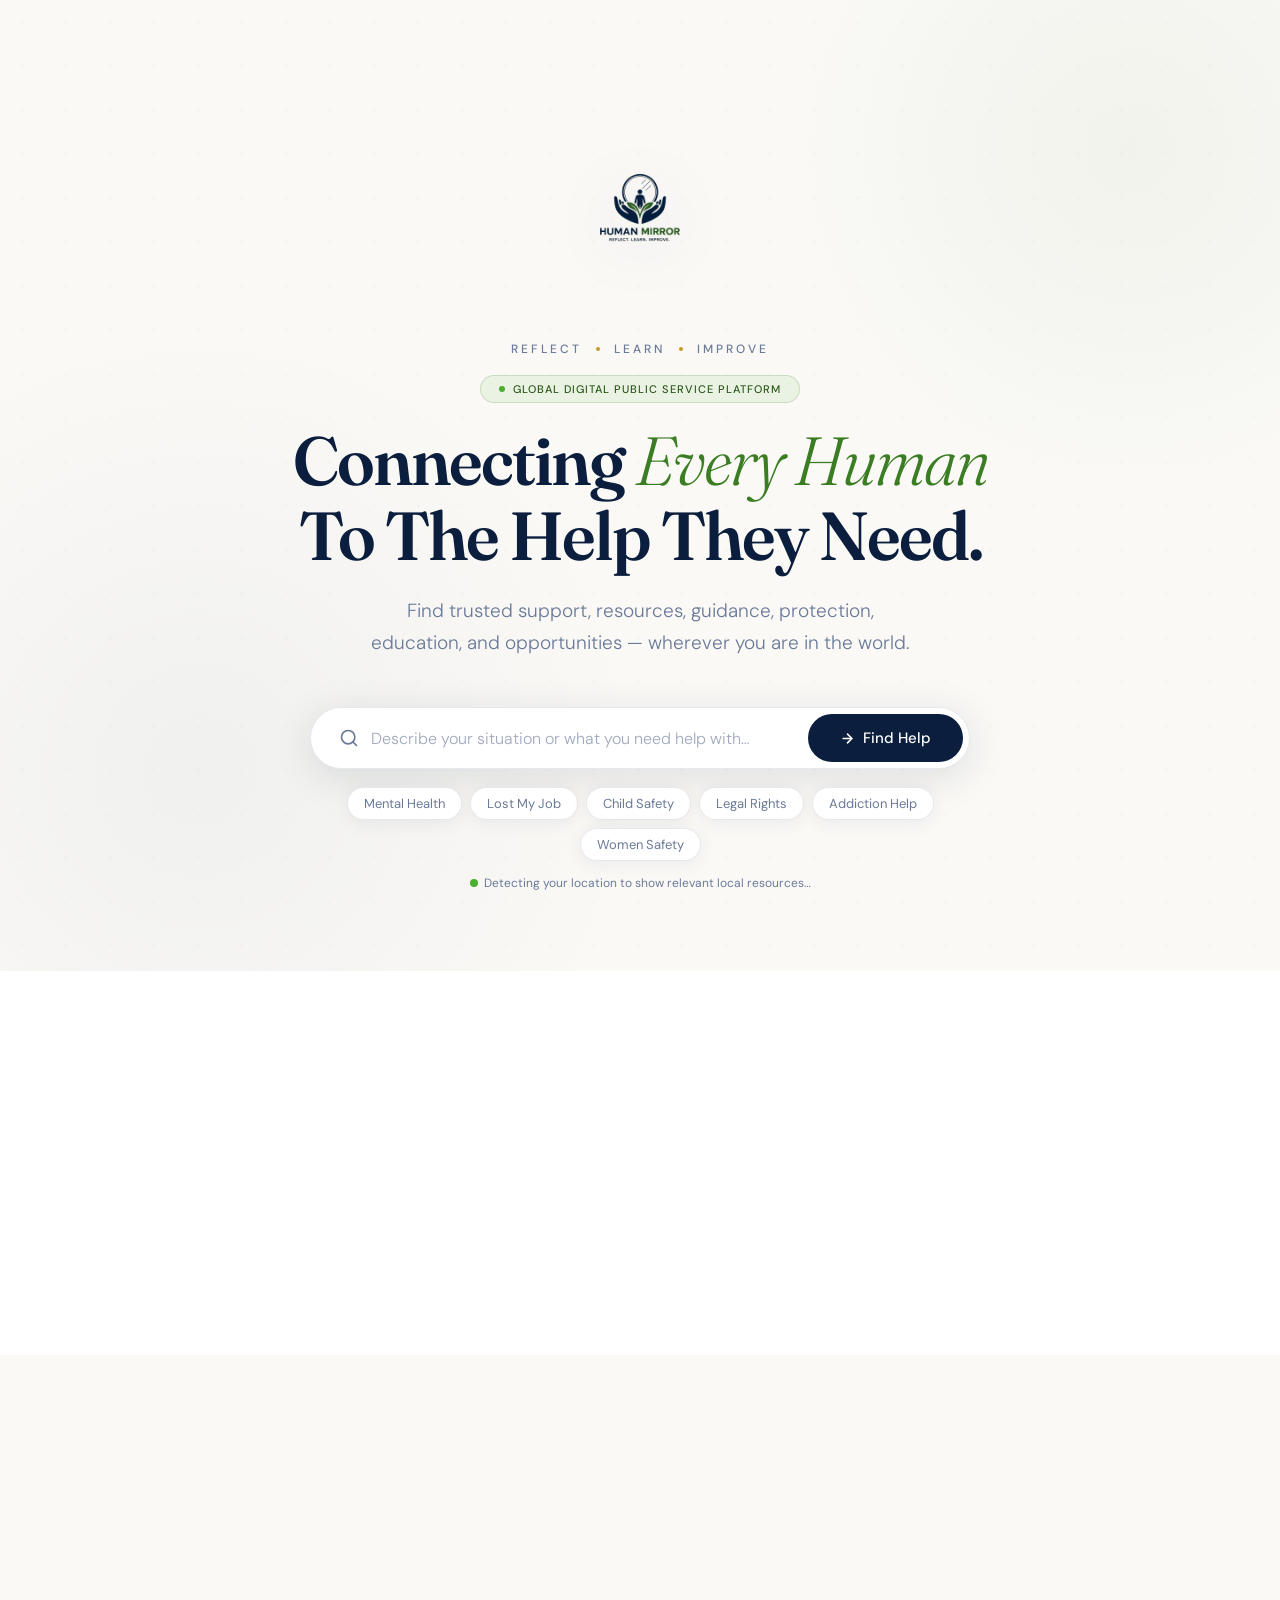
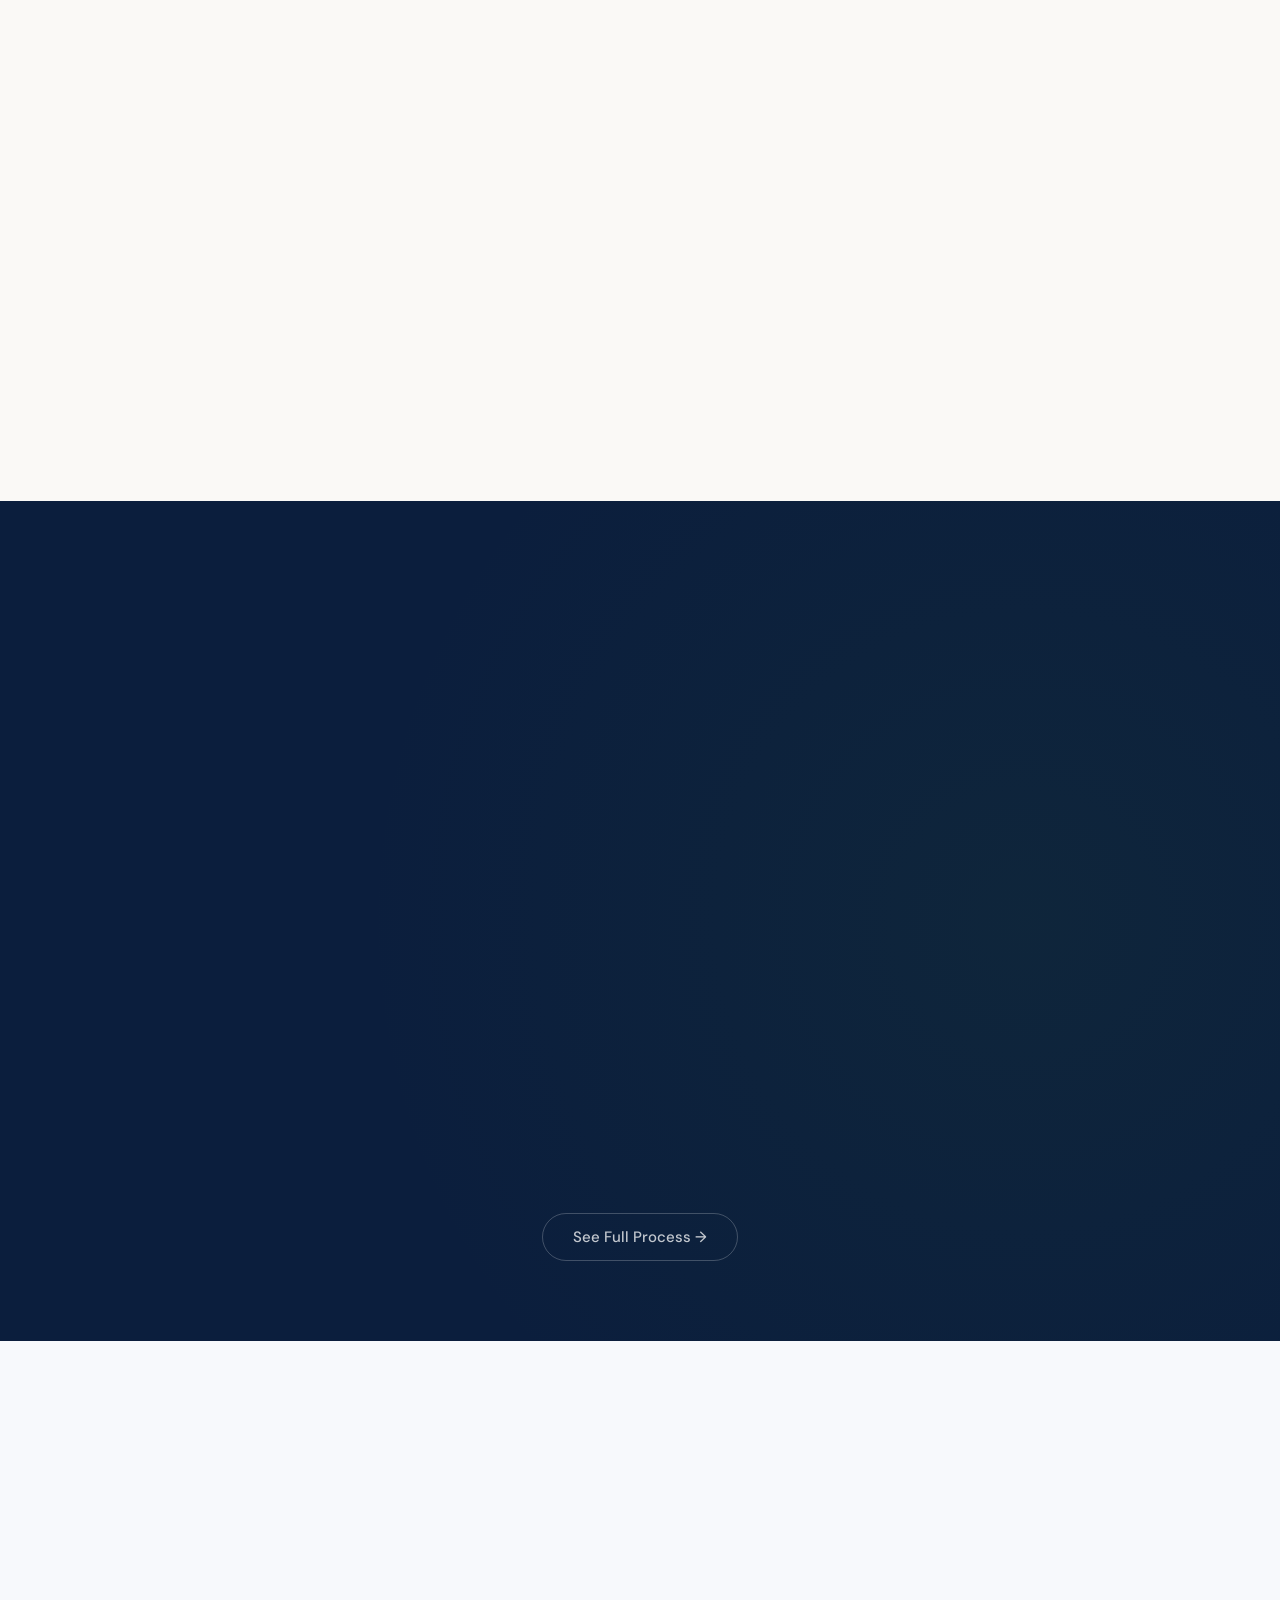
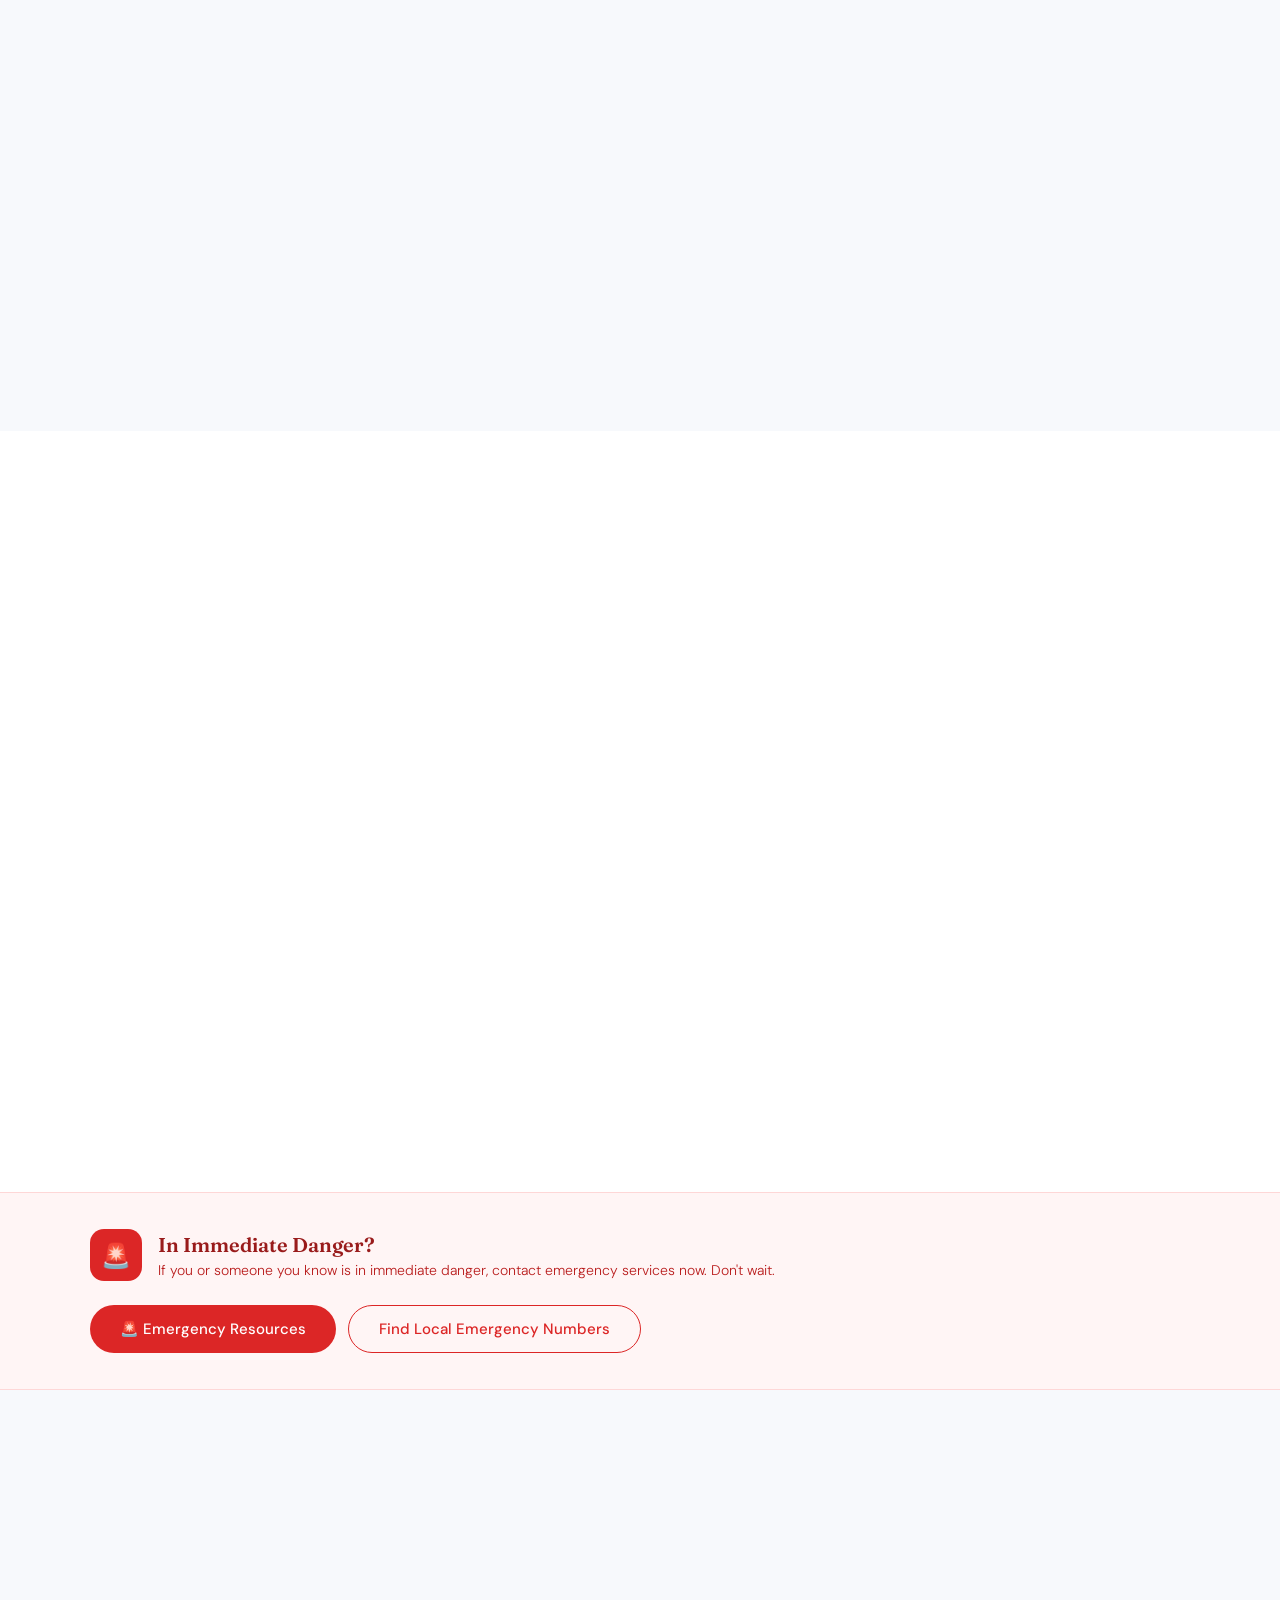
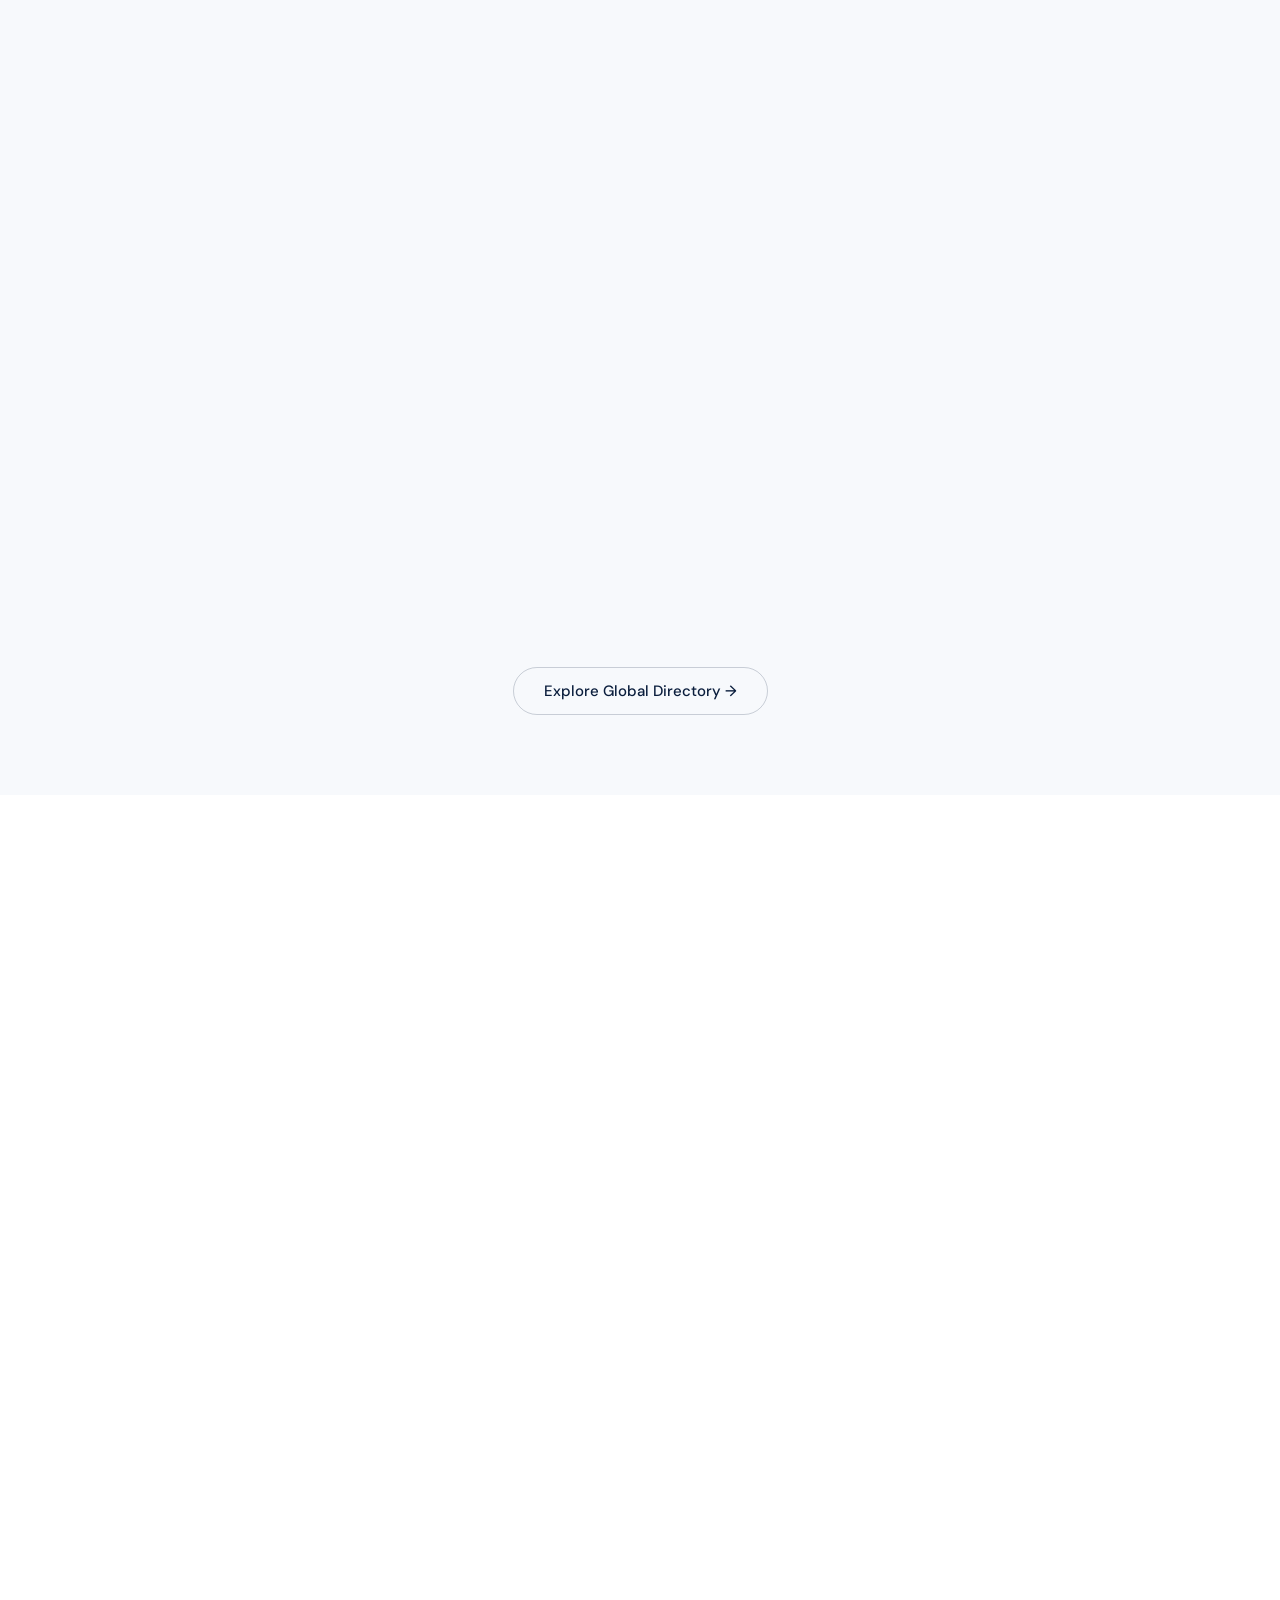
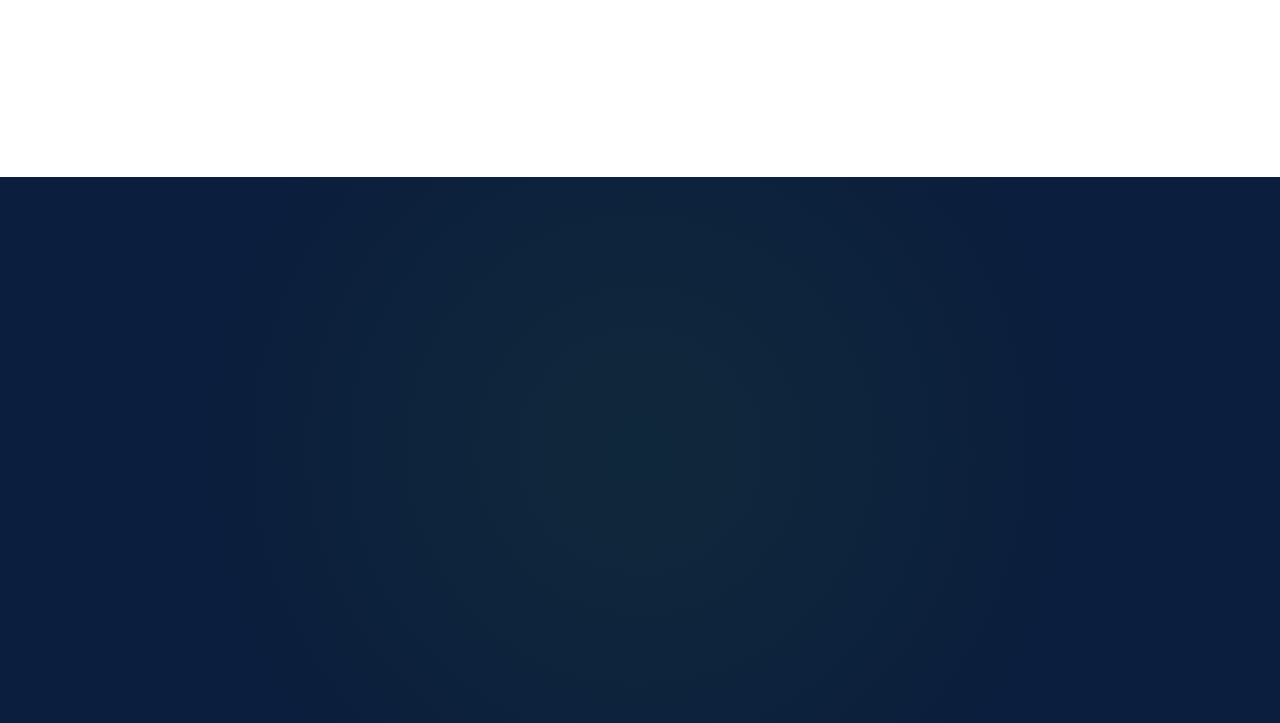
==== commit c44a17b0: "Update index.html" ====
--- a/index.html
+++ b/index.html
@@ -195,7 +195,7 @@
   </div>
   <div class="hero-content">
     <div class="hero-logo-wrap anim-hero">
-      <img class="hero-logo-img" src="assets/images/logo.jpeg" alt="Human Mirror — Reflect. Learn. Improve."/>
+      <img class="hero-logo-img" src="assets/images/logo.png" alt="Human Mirror — Reflect. Learn. Improve."/>
     </div>
     <div class="hero-tagline-strip anim-hero-1">
       <span>Reflect</span><div class="dot"></div>
@@ -413,7 +413,7 @@
 
 <!-- LOGO RIBBON -->
 <div class="logo-ribbon reveal">
-  <img src="assets/images/logo.jpeg" alt="Human Mirror Logo"/>
+  <img src="assets/images/logo.png" alt="Human Mirror Logo"/>
   <div class="logo-ribbon-rli">Reflect. Learn. Improve.</div>
   <div class="gold-line"></div>
   <div class="logo-ribbon-tag">Connecting Every Human To The Help They Need</div>
@@ -423,7 +423,7 @@
 <section class="cta-section">
   <div class="cta-bg"></div>
   <div class="cta-inner reveal">
-    <img class="cta-logo" src="assets/images/logo.jpeg" alt="Human Mirror"/>
+    <img class="cta-logo" src="assets/images/logo.png" alt="Human Mirror"/>
     <h2 class="cta-title">The help you need<br>is <em>one search away.</em></h2>
     <p class="cta-sub">No matter where you are, what you're facing, or what language you speak — Human Mirror is here for you. Free. Always.</p>
     <div class="cta-btns">
--- a/assets/css/style.css
+++ b/assets/css/style.css
@@ -0,0 +1,487 @@
+/* ============================================================
+   HUMAN MIRROR — GLOBAL DESIGN SYSTEM v2.0
+   Reflect. Learn. Improve.
+   ============================================================ */
+
+@import url('https://fonts.googleapis.com/css2?family=Fraunces:ital,opsz,wght@0,9..144,300;0,9..144,400;0,9..144,600;1,9..144,300&family=DM+Sans:ital,opsz,wght@0,9..40,300;0,9..40,400;0,9..40,500;1,9..40,300&display=swap');
+
+/* ── TOKENS ──────────────────────────────────────────────── */
+:root {
+  --navy:        #0B1E3D;
+  --navy-mid:    #1A3560;
+  --navy-light:  #2B4F8C;
+  --green:       #2D5A1B;
+  --green-mid:   #3A7D23;
+  --green-light: #4CAF30;
+  --green-pale:  #EAF2E3;
+  --gold:        #8B6914;
+  --gold-light:  #C49A2A;
+  --white:       #FFFFFF;
+  --off-white:   #F7F9FC;
+  --cream:       #FAF9F6;
+  --surface:     #EFF3F9;
+  --muted:       #6B7A99;
+  --text:        #0B1E3D;
+  --border:      rgba(11,30,61,0.10);
+  --border-strong: rgba(11,30,61,0.20);
+  --red:         #DC2626;
+  --red-pale:    #FFF5F5;
+  --shadow-soft: 0 2px 20px rgba(11,30,61,0.07);
+  --shadow-md:   0 8px 40px rgba(11,30,61,0.12);
+  --shadow-lg:   0 20px 60px rgba(11,30,61,0.16);
+  --nav-h:       72px;
+  --radius:      16px;
+  --radius-sm:   10px;
+  --radius-lg:   24px;
+  --ease:        0.22s ease;
+}
+
+/* ── RESET ───────────────────────────────────────────────── */
+*,*::before,*::after{margin:0;padding:0;box-sizing:border-box;}
+html{scroll-behavior:smooth;font-size:16px;-webkit-text-size-adjust:100%;}
+body{font-family:'DM Sans',sans-serif;color:var(--text);background:var(--white);overflow-x:hidden;-webkit-font-smoothing:antialiased;}
+img{max-width:100%;display:block;}
+a{color:inherit;text-decoration:none;}
+button{font-family:inherit;cursor:pointer;border:none;background:none;}
+ul,ol{list-style:none;}
+input,select,textarea{font-family:inherit;}
+
+/* ── SKIP LINK ───────────────────────────────────────────── */
+.hm-skip-link{
+  position:fixed;top:-100px;left:20px;z-index:9999;
+  background:var(--navy);color:#fff;padding:10px 20px;
+  border-radius:0 0 var(--radius-sm) var(--radius-sm);
+  font-size:14px;font-weight:500;
+  transition:top .2s;
+}
+.hm-skip-link:focus{top:0;}
+
+/* ═══════════════════════════════════════════════════════════
+   NAV
+═══════════════════════════════════════════════════════════ */
+.hm-nav{
+  position:fixed;top:0;left:0;right:0;
+  z-index:500;
+  height:var(--nav-h);
+  background:rgba(255,255,255,0.95);
+  backdrop-filter:blur(20px);
+  -webkit-backdrop-filter:blur(20px);
+  border-bottom:1px solid var(--border);
+  transition:box-shadow var(--ease),background var(--ease);
+}
+.hm-nav.hm-nav-scrolled{box-shadow:var(--shadow-soft);}
+
+.hm-nav-inner{
+  max-width:1320px;
+  margin:0 auto;
+  height:100%;
+  display:flex;
+  align-items:center;
+  justify-content:space-between;
+  padding:0 32px;
+  gap:16px;
+}
+
+/* Logo */
+.hm-nav-logo{display:flex;align-items:center;gap:10px;flex-shrink:0;}
+.hm-nav-logo-img{width:46px;height:46px;border-radius:50%;object-fit:contain;flex-shrink:0;}
+.hm-nav-brand-wrap{display:flex;flex-direction:column;line-height:1.15;}
+.hm-nav-brand{font-family:'Fraunces',serif;font-size:17px;font-weight:600;letter-spacing:-0.3px;white-space:nowrap;}
+.hm-brand-human{color:var(--navy);}
+.hm-brand-mirror{color:var(--green-mid);}
+.hm-nav-tagline{font-size:9.5px;color:var(--muted);letter-spacing:.8px;font-weight:400;white-space:nowrap;}
+
+/* Desktop link strip */
+.hm-nav-links{
+  display:flex;
+  align-items:center;
+  gap:2px;
+  flex-shrink:0;
+}
+.hm-nav-link{
+  font-size:13.5px;font-weight:400;color:var(--muted);
+  padding:7px 11px;
+  border-radius:8px;
+  white-space:nowrap;
+  transition:color var(--ease),background var(--ease);
+  position:relative;
+}
+.hm-nav-link:hover{color:var(--navy);background:var(--surface);}
+.hm-nav-link.active{color:var(--navy);font-weight:500;}
+.hm-nav-link.active::after{
+  content:'';position:absolute;bottom:-1px;left:11px;right:11px;height:2px;
+  background:var(--green-mid);border-radius:2px;
+}
+.hm-nav-emergency{
+  background:var(--red)!important;color:#fff!important;
+  border-radius:50px!important;padding:8px 14px!important;
+  font-weight:500!important;font-size:13px!important;
+  animation:hm-pulse-red 2.5s infinite;
+}
+.hm-nav-emergency:hover{background:#b91c1c!important;}
+.hm-nav-emergency.active::after{display:none;}
+.hm-nav-cta{
+  background:var(--navy)!important;color:#fff!important;
+  border-radius:50px!important;padding:9px 20px!important;
+  font-weight:500!important;margin-left:4px;
+  transition:background var(--ease),transform var(--ease)!important;
+}
+.hm-nav-cta:hover{background:var(--navy-mid)!important;transform:translateY(-1px);}
+.hm-nav-cta.active::after{display:none;}
+
+/* Hamburger */
+.hm-hamburger{
+  display:none;
+  flex-direction:column;gap:5px;
+  padding:6px;border-radius:8px;
+  background:transparent;
+  cursor:pointer;flex-shrink:0;
+}
+.hm-hamburger span{
+  display:block;width:22px;height:2px;
+  background:var(--navy);border-radius:2px;
+  transition:transform .3s,opacity .3s;
+}
+
+/* Mobile drawer */
+.hm-mobile-menu{
+  position:fixed;top:var(--nav-h);left:0;right:0;
+  z-index:499;
+  background:var(--white);
+  border-bottom:1px solid var(--border);
+  box-shadow:var(--shadow-md);
+  transform:translateY(-8px);
+  opacity:0;
+  pointer-events:none;
+  transition:transform .3s ease,opacity .3s ease;
+}
+.hm-mobile-menu.open{transform:translateY(0);opacity:1;pointer-events:auto;}
+.hm-mobile-menu-inner{padding:12px 20px 20px;display:flex;flex-direction:column;gap:2px;}
+.hm-mobile-link{
+  font-size:15px;color:var(--muted);
+  padding:12px 16px;border-radius:10px;
+  transition:color var(--ease),background var(--ease);
+  display:block;
+}
+.hm-mobile-link:hover,.hm-mobile-link.active{color:var(--navy);background:var(--surface);}
+.hm-mobile-emergency{
+  background:var(--red)!important;color:#fff!important;
+  border-radius:50px!important;text-align:center;
+  margin-top:8px;padding:13px 16px;font-weight:500;
+}
+.hm-mobile-cta{
+  background:var(--navy)!important;color:#fff!important;
+  border-radius:50px!important;text-align:center;
+  padding:13px 16px;font-weight:500;
+}
+
+/* Overlay */
+.hm-mobile-overlay{
+  position:fixed;inset:0;z-index:498;
+  background:rgba(11,30,61,0.35);
+  opacity:0;pointer-events:none;
+  transition:opacity .3s;
+}
+.hm-mobile-overlay.open{opacity:1;pointer-events:auto;}
+
+@keyframes hm-pulse-red{
+  0%,100%{box-shadow:0 0 0 0 rgba(220,38,38,.35);}
+  50%{box-shadow:0 0 0 7px rgba(220,38,38,0);}
+}
+
+/* ═══════════════════════════════════════════════════════════
+   FOOTER
+═══════════════════════════════════════════════════════════ */
+.hm-footer{
+  background:var(--navy);
+  color:rgba(255,255,255,.56);
+  padding:64px 32px 0;
+  font-size:13.5px;
+}
+
+.hm-footer-inner{
+  max-width:1320px;margin:0 auto;
+  display:grid;
+  grid-template-columns:2.2fr 1fr 1fr 1fr 1fr;
+  gap:48px;
+  padding-bottom:52px;
+}
+
+/* Brand */
+.hm-footer-logo{width:64px;height:64px;border-radius:50%;object-fit:contain;margin-bottom:14px;}
+.hm-footer-brand-name{
+  font-family:'Fraunces',serif;font-size:20px;font-weight:600;
+  color:#fff;margin-bottom:3px;letter-spacing:-0.3px;
+}
+.hm-footer-brand-name span{color:var(--green-light);}
+.hm-footer-rli{font-size:10px;letter-spacing:2.5px;text-transform:uppercase;color:rgba(255,255,255,.28);margin-bottom:14px;}
+.hm-footer-tagline{font-size:13.5px;color:rgba(255,255,255,.42);line-height:1.7;font-weight:300;max-width:235px;margin-bottom:20px;}
+
+/* Socials */
+.hm-footer-socials{display:flex;gap:10px;}
+.hm-footer-social{
+  width:36px;height:36px;border-radius:50%;
+  display:flex;align-items:center;justify-content:center;
+  background:rgba(255,255,255,.07);
+  border:1px solid rgba(255,255,255,.12);
+  color:rgba(255,255,255,.6);
+  transition:background var(--ease),color var(--ease),transform var(--ease);
+}
+.hm-footer-social:hover{background:rgba(255,255,255,.16);color:#fff;transform:translateY(-2px);}
+
+/* Link columns */
+.hm-footer-col-title{
+  font-size:11px;font-weight:600;text-transform:uppercase;
+  letter-spacing:1.8px;color:rgba(255,255,255,.28);
+  margin-bottom:16px;
+}
+.hm-footer-links{display:flex;flex-direction:column;gap:10px;}
+.hm-footer-links a{
+  color:rgba(255,255,255,.52);font-weight:300;
+  transition:color var(--ease),padding-left var(--ease);
+  display:inline-block;
+}
+.hm-footer-links a:hover{color:#fff;padding-left:4px;}
+
+/* Bottom bar */
+.hm-footer-bottom{
+  border-top:1px solid rgba(255,255,255,.08);
+  padding:20px 32px;
+}
+.hm-footer-bottom-inner{
+  max-width:1320px;margin:0 auto;
+  display:flex;align-items:center;justify-content:space-between;
+  flex-wrap:wrap;gap:14px;
+}
+.hm-footer-copy{font-size:12.5px;font-weight:300;}
+.hm-footer-badges{display:flex;gap:8px;flex-wrap:wrap;}
+.hm-footer-badge{
+  font-size:11px;padding:4px 12px;border-radius:50px;
+  border:1px solid rgba(255,255,255,.12);color:rgba(255,255,255,.35);
+}
+
+/* ═══════════════════════════════════════════════════════════
+   PAGE HERO (inner pages)
+═══════════════════════════════════════════════════════════ */
+.page-hero{
+  padding:calc(var(--nav-h) + 64px) 40px 80px;
+  background:var(--cream);
+  position:relative;overflow:hidden;text-align:center;
+}
+.page-hero-bg{position:absolute;inset:0;pointer-events:none;}
+.page-hero-bg::before{
+  content:'';position:absolute;top:-200px;right:-200px;
+  width:600px;height:600px;border-radius:50%;
+  background:radial-gradient(circle,rgba(58,125,35,.06) 0%,transparent 70%);
+}
+.page-hero-bg::after{
+  content:'';position:absolute;bottom:-150px;left:-150px;
+  width:500px;height:500px;border-radius:50%;
+  background:radial-gradient(circle,rgba(11,30,61,.04) 0%,transparent 70%);
+}
+.page-hero-dots{
+  position:absolute;inset:0;
+  background-image:radial-gradient(circle,rgba(11,30,61,.06) 1px,transparent 1px);
+  background-size:44px 44px;opacity:.5;
+}
+.page-hero-content{position:relative;z-index:1;max-width:680px;margin:0 auto;}
+.page-breadcrumb{
+  display:inline-flex;align-items:center;gap:8px;
+  font-size:12px;color:var(--muted);
+  margin-bottom:20px;
+  background:var(--white);padding:6px 16px;
+  border-radius:50px;border:1px solid var(--border);
+}
+.page-breadcrumb a{color:var(--green-mid);}
+.page-breadcrumb a:hover{text-decoration:underline;}
+.page-badge{
+  display:inline-flex;align-items:center;gap:8px;
+  background:var(--green-pale);color:var(--green);
+  font-size:11px;font-weight:500;
+  padding:6px 18px;border-radius:50px;
+  border:1px solid rgba(58,125,35,.18);
+  margin-bottom:20px;letter-spacing:1px;text-transform:uppercase;
+}
+.page-title{
+  font-family:'Fraunces',serif;
+  font-size:clamp(32px,5vw,58px);font-weight:600;
+  line-height:1.1;letter-spacing:-2px;color:var(--navy);margin-bottom:20px;
+}
+.page-title em{font-style:italic;color:var(--green-mid);font-weight:300;}
+.page-subtitle{font-size:clamp(15px,2vw,18px);color:var(--muted);line-height:1.7;font-weight:300;}
+
+/* ═══════════════════════════════════════════════════════════
+   SECTION HELPERS
+═══════════════════════════════════════════════════════════ */
+.section{padding:80px 40px;}
+.section-inner{max-width:1100px;margin:0 auto;}
+.section-inner-wide{max-width:1280px;margin:0 auto;}
+.section-inner-narrow{max-width:800px;margin:0 auto;}
+.section-header{text-align:center;margin-bottom:56px;}
+.section-tag{
+  display:inline-block;font-size:11px;font-weight:500;
+  letter-spacing:2px;text-transform:uppercase;
+  color:var(--green-mid);margin-bottom:14px;
+}
+.section-title{
+  font-family:'Fraunces',serif;
+  font-size:clamp(26px,4vw,42px);font-weight:600;
+  color:var(--navy);letter-spacing:-1.5px;line-height:1.15;margin-bottom:16px;
+}
+.section-title em{font-style:italic;color:var(--green-mid);font-weight:300;}
+.section-desc{font-size:17px;color:var(--muted);max-width:520px;margin:0 auto;line-height:1.65;font-weight:300;}
+
+/* ═══════════════════════════════════════════════════════════
+   BUTTONS
+═══════════════════════════════════════════════════════════ */
+.btn{
+  display:inline-flex;align-items:center;justify-content:center;gap:8px;
+  border:none;border-radius:50px;
+  padding:13px 30px;
+  font-family:'DM Sans',sans-serif;
+  font-size:15px;font-weight:500;
+  cursor:pointer;transition:all var(--ease);
+  white-space:nowrap;text-decoration:none;
+}
+.btn-primary{background:var(--navy);color:#fff;}
+.btn-primary:hover{background:var(--navy-mid);transform:translateY(-1px);box-shadow:var(--shadow-md);}
+.btn-green{background:var(--green-mid);color:#fff;}
+.btn-green:hover{background:var(--green);transform:translateY(-1px);box-shadow:var(--shadow-md);}
+.btn-outline{background:transparent;color:var(--navy);border:1.5px solid var(--border-strong);}
+.btn-outline:hover{border-color:var(--navy);background:var(--surface);}
+.btn-outline-white{background:transparent;color:rgba(255,255,255,.75);border:1.5px solid rgba(255,255,255,.22);}
+.btn-outline-white:hover{border-color:rgba(255,255,255,.55);color:#fff;}
+.btn-red{background:var(--red);color:#fff;}
+.btn-red:hover{background:#b91c1c;transform:translateY(-1px);}
+.btn-sm{padding:9px 20px;font-size:13.5px;}
+.btn-lg{padding:16px 38px;font-size:16px;}
+
+/* ═══════════════════════════════════════════════════════════
+   CARDS & GRIDS
+═══════════════════════════════════════════════════════════ */
+.card{background:var(--white);border:1px solid var(--border);border-radius:var(--radius);padding:28px;transition:all var(--ease);}
+.card:hover{transform:translateY(-4px);box-shadow:var(--shadow-md);}
+.grid-2{display:grid;grid-template-columns:1fr 1fr;gap:24px;}
+.grid-3{display:grid;grid-template-columns:repeat(3,1fr);gap:24px;}
+.grid-4{display:grid;grid-template-columns:repeat(4,1fr);gap:20px;}
+
+/* ═══════════════════════════════════════════════════════════
+   TRUST BAR
+═══════════════════════════════════════════════════════════ */
+.trust-bar{
+  padding:24px 40px;background:var(--white);
+  border-top:1px solid var(--border);border-bottom:1px solid var(--border);
+  display:flex;align-items:center;justify-content:center;gap:40px;flex-wrap:wrap;
+}
+.trust-item{display:flex;align-items:center;gap:10px;font-size:13.5px;color:var(--muted);}
+.trust-item svg{width:18px;height:18px;color:var(--green-mid);flex-shrink:0;}
+.trust-divider{width:1px;height:18px;background:var(--border);}
+
+/* ═══════════════════════════════════════════════════════════
+   STAT CARD
+═══════════════════════════════════════════════════════════ */
+.stat-card{
+  text-align:center;padding:40px 24px;
+  background:var(--cream);border-radius:var(--radius);border:1px solid var(--border);
+  transition:transform var(--ease),box-shadow var(--ease);
+}
+.stat-card:hover{transform:translateY(-4px);box-shadow:var(--shadow-md);}
+.stat-num{font-family:'Fraunces',serif;font-size:48px;font-weight:600;color:var(--navy);letter-spacing:-2px;line-height:1;margin-bottom:8px;}
+.stat-num span{color:var(--green-mid);}
+.stat-label{font-size:14px;color:var(--muted);}
+
+/* ═══════════════════════════════════════════════════════════
+   CHIP / TAG
+═══════════════════════════════════════════════════════════ */
+.chip{display:inline-flex;align-items:center;font-size:12px;padding:4px 12px;border-radius:50px;border:1px solid var(--border);background:var(--surface);color:var(--muted);}
+.chip-green{background:var(--green-pale);color:var(--green);border-color:rgba(58,125,35,.2);}
+.chip-navy{background:var(--navy);color:#fff;border-color:var(--navy);}
+.chip-red{background:#FEF2F2;color:#DC2626;border-color:#FECACA;}
+
+/* ═══════════════════════════════════════════════════════════
+   FORMS
+═══════════════════════════════════════════════════════════ */
+.form-group{margin-bottom:18px;}
+.form-label{display:block;font-size:13px;font-weight:500;color:var(--navy);margin-bottom:7px;}
+.form-input,.form-select,.form-textarea{
+  width:100%;padding:12px 15px;
+  border:1.5px solid var(--border);border-radius:var(--radius-sm);
+  font-family:'DM Sans',sans-serif;font-size:14px;font-weight:300;
+  color:var(--text);background:var(--white);
+  transition:border-color var(--ease),box-shadow var(--ease);outline:none;
+}
+.form-input:focus,.form-select:focus,.form-textarea:focus{
+  border-color:var(--green-mid);box-shadow:0 0 0 3px rgba(58,125,35,.1);
+}
+.form-input::placeholder,.form-textarea::placeholder{color:rgba(107,122,153,.6);}
+.form-textarea{resize:vertical;min-height:120px;}
+.form-row{display:grid;grid-template-columns:1fr 1fr;gap:16px;}
+
+/* ═══════════════════════════════════════════════════════════
+   DECORATIVE
+═══════════════════════════════════════════════════════════ */
+.gold-line{width:40px;height:2px;background:var(--gold-light);border-radius:2px;margin:14px auto;}
+.gold-line-left{margin:14px 0;}
+
+/* ═══════════════════════════════════════════════════════════
+   ANIMATIONS
+═══════════════════════════════════════════════════════════ */
+@keyframes fadeUp{from{opacity:0;transform:translateY(28px)}to{opacity:1;transform:translateY(0)}}
+@keyframes hm-blink{0%,100%{opacity:1}50%{opacity:.3}}
+
+.anim-hero  {animation:fadeUp .9s      ease both;}
+.anim-hero-1{animation:fadeUp .9s .1s  ease both;}
+.anim-hero-2{animation:fadeUp .9s .2s  ease both;}
+.anim-hero-3{animation:fadeUp .9s .3s  ease both;}
+
+.reveal{opacity:0;transform:translateY(22px);transition:opacity .65s ease,transform .65s ease;}
+.reveal.visible{opacity:1;transform:translateY(0);}
+.reveal-delay-1{transition-delay:.08s;}
+.reveal-delay-2{transition-delay:.16s;}
+.reveal-delay-3{transition-delay:.24s;}
+.reveal-delay-4{transition-delay:.32s;}
+
+/* ═══════════════════════════════════════════════════════════
+   RESPONSIVE
+═══════════════════════════════════════════════════════════ */
+@media(max-width:1100px){
+  .hm-nav-inner{padding:0 24px;}
+  .hm-nav-link{font-size:13px;padding:7px 9px;}
+  .hm-footer-inner{grid-template-columns:1.8fr 1fr 1fr 1fr;gap:36px;}
+  .hm-footer-inner > .hm-footer-col:last-child{display:none;}/* collapse last col */
+}
+
+@media(max-width:900px){
+  .hm-nav-links{display:none;}
+  .hm-hamburger{display:flex;}
+  .hm-footer-inner{grid-template-columns:1fr 1fr;gap:32px;}
+  .hm-footer-brand{grid-column:1/-1;}
+  .grid-3{grid-template-columns:1fr 1fr;}
+  .grid-4{grid-template-columns:1fr 1fr;}
+}
+
+@media(max-width:640px){
+  :root{--nav-h:64px;}
+  .hm-nav-inner{padding:0 16px;}
+  .hm-nav-logo-img{width:40px;height:40px;}
+  .hm-nav-brand{font-size:15px;}
+  .hm-nav-tagline{display:none;}
+  .page-hero{padding:calc(var(--nav-h) + 48px) 20px 56px;}
+  .section{padding:56px 20px;}
+  .hm-footer{padding:48px 20px 0;}
+  .hm-footer-inner{grid-template-columns:1fr;gap:28px;}
+  .hm-footer-bottom{padding:16px 20px;}
+  .hm-footer-bottom-inner{flex-direction:column;align-items:flex-start;gap:12px;}
+  .grid-2,.grid-3,.grid-4{grid-template-columns:1fr;}
+  .form-row{grid-template-columns:1fr;}
+  .trust-divider{display:none;}
+  .trust-bar{gap:18px;padding:18px 20px;}
+  .page-title{font-size:28px;letter-spacing:-1px;}
+  .section-title{font-size:24px;letter-spacing:-1px;}
+  .btn{padding:12px 22px;font-size:14px;}
+  .btn-lg{padding:14px 28px;font-size:15px;}
+}
+
+@media(max-width:400px){
+  .hm-footer-badges{flex-direction:column;gap:6px;}
+}
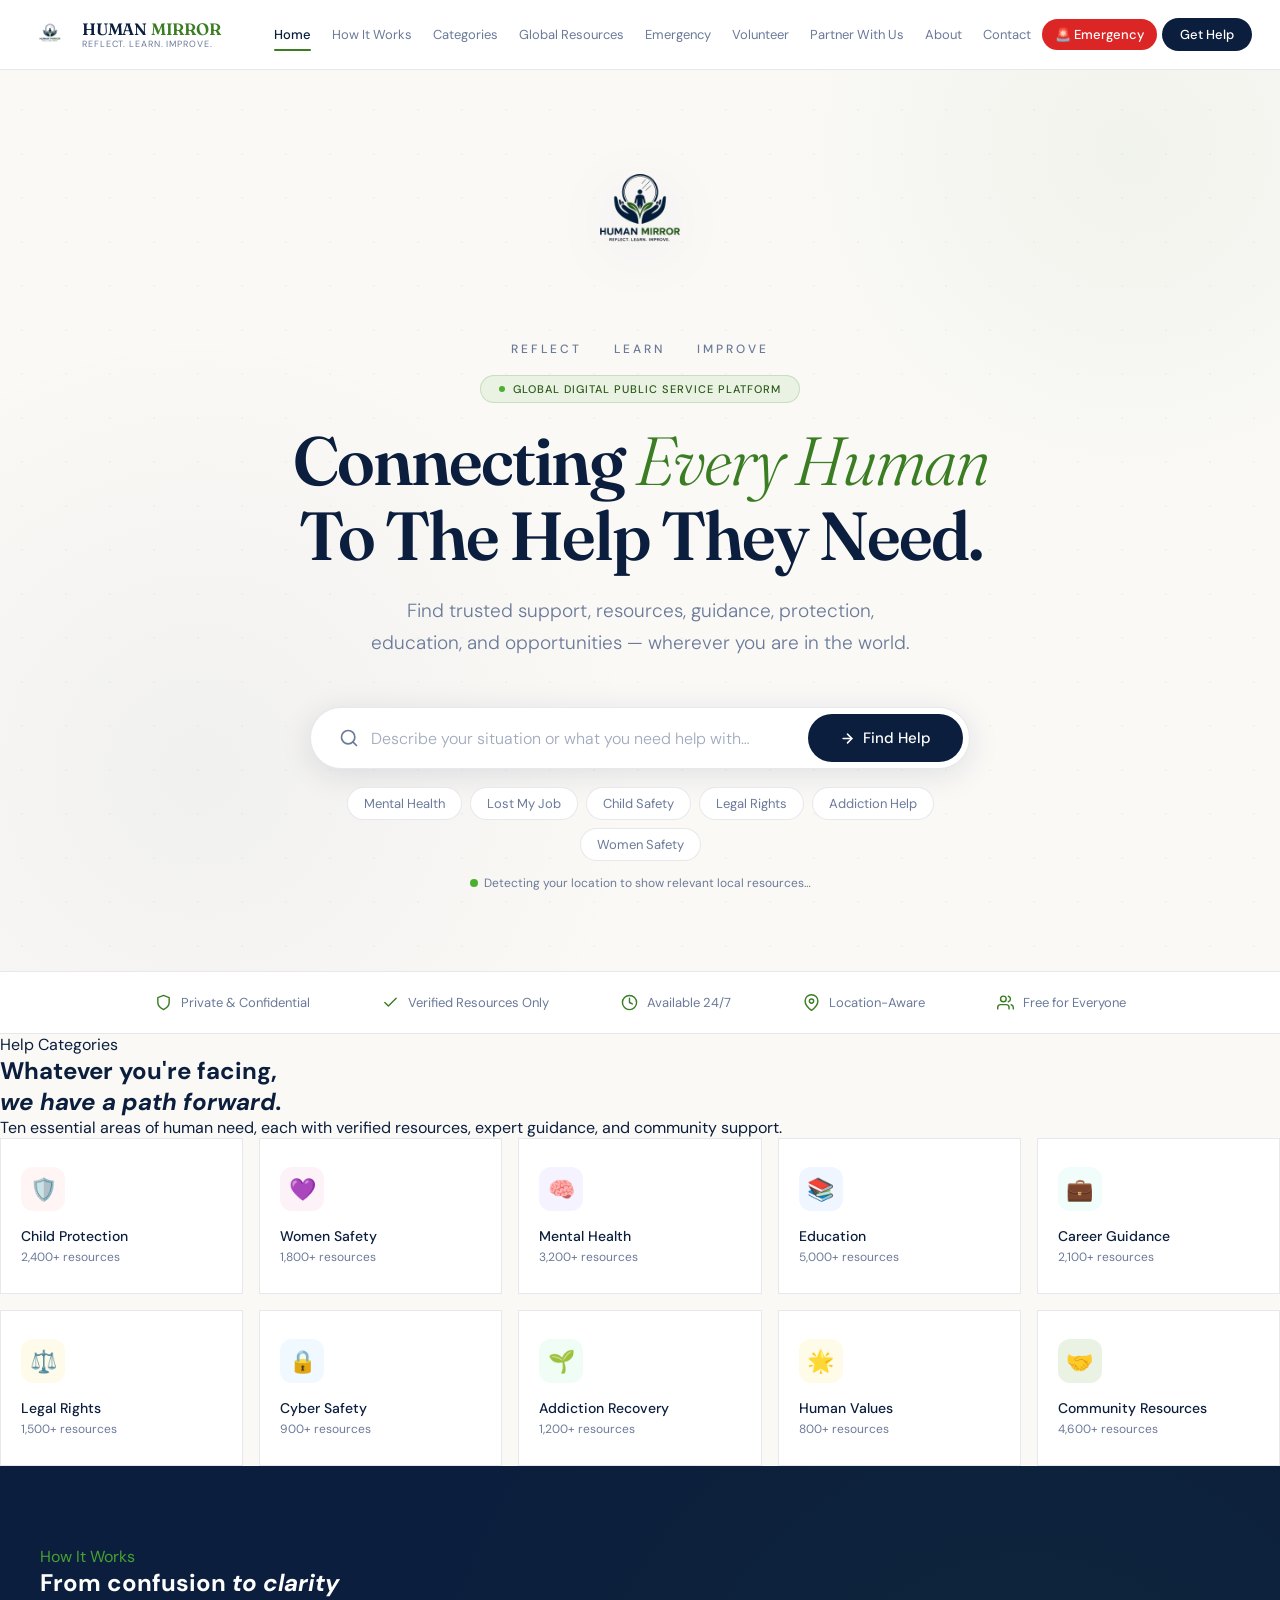
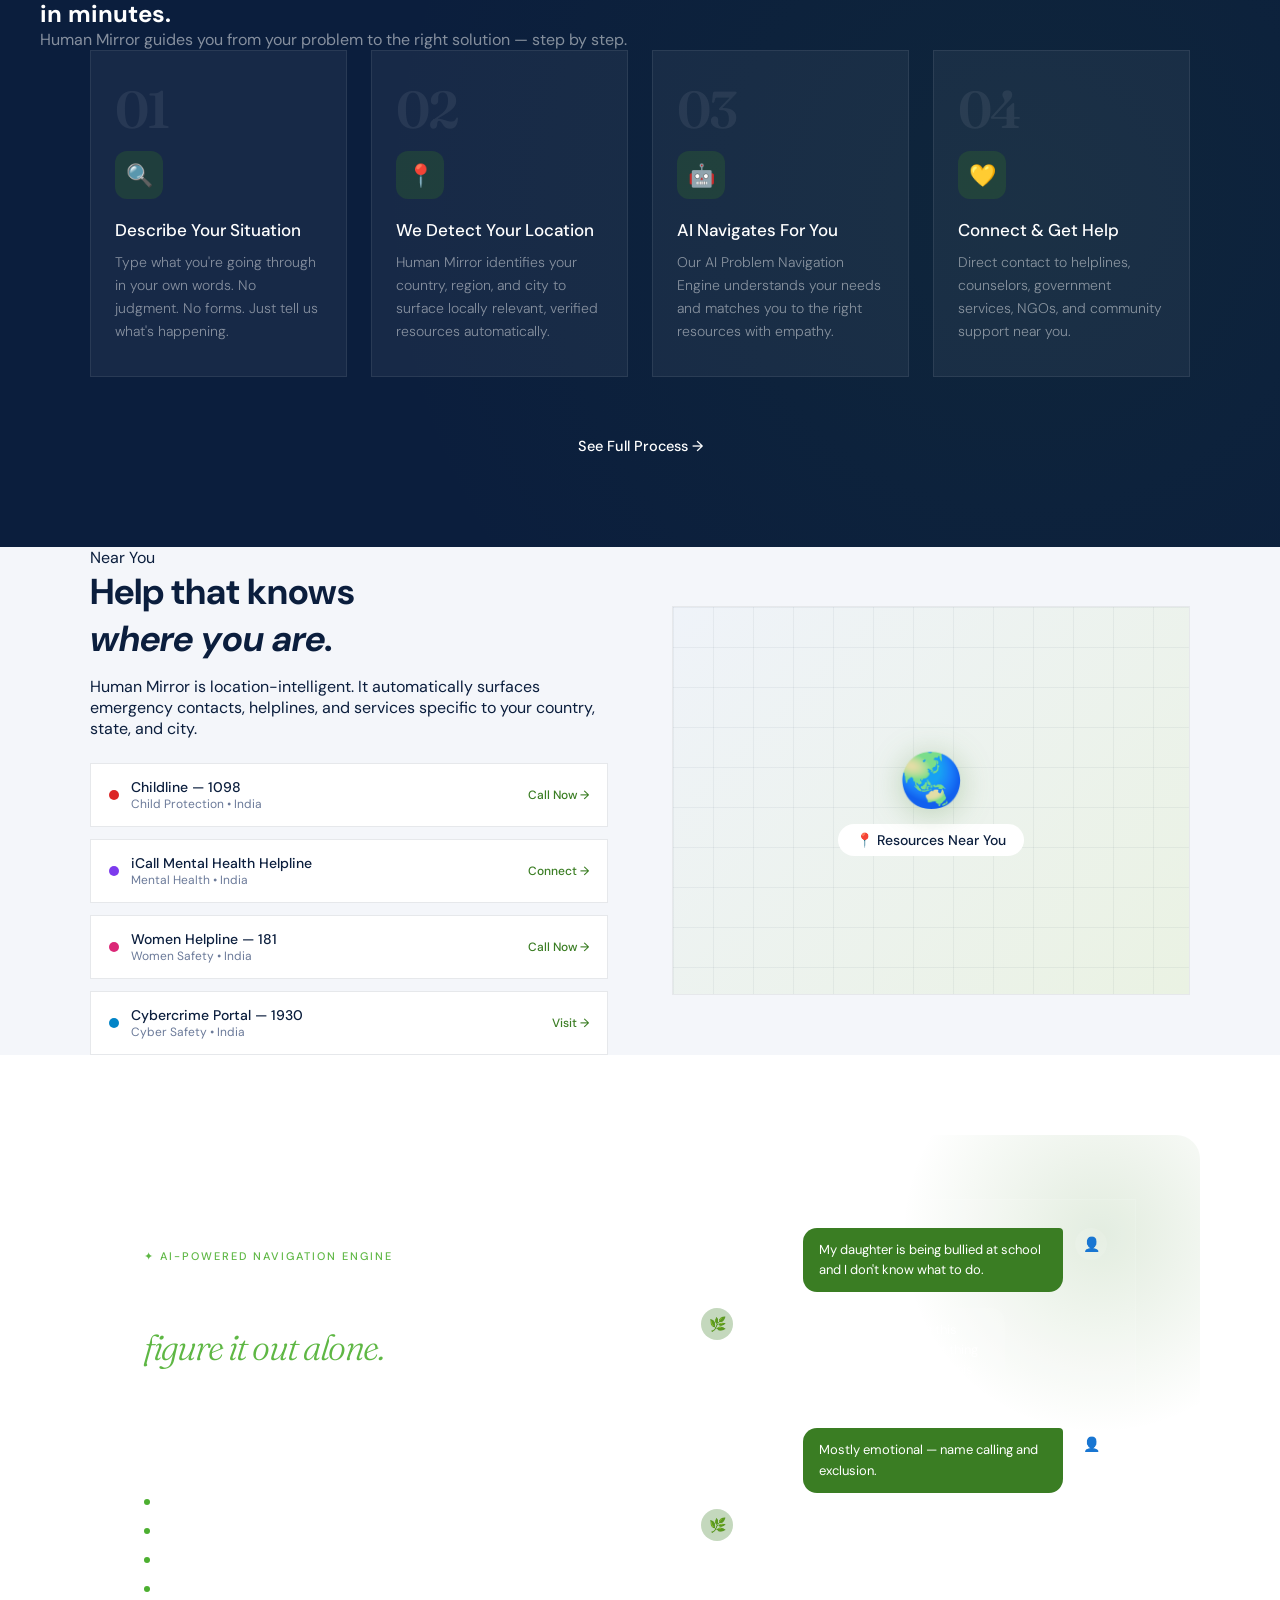
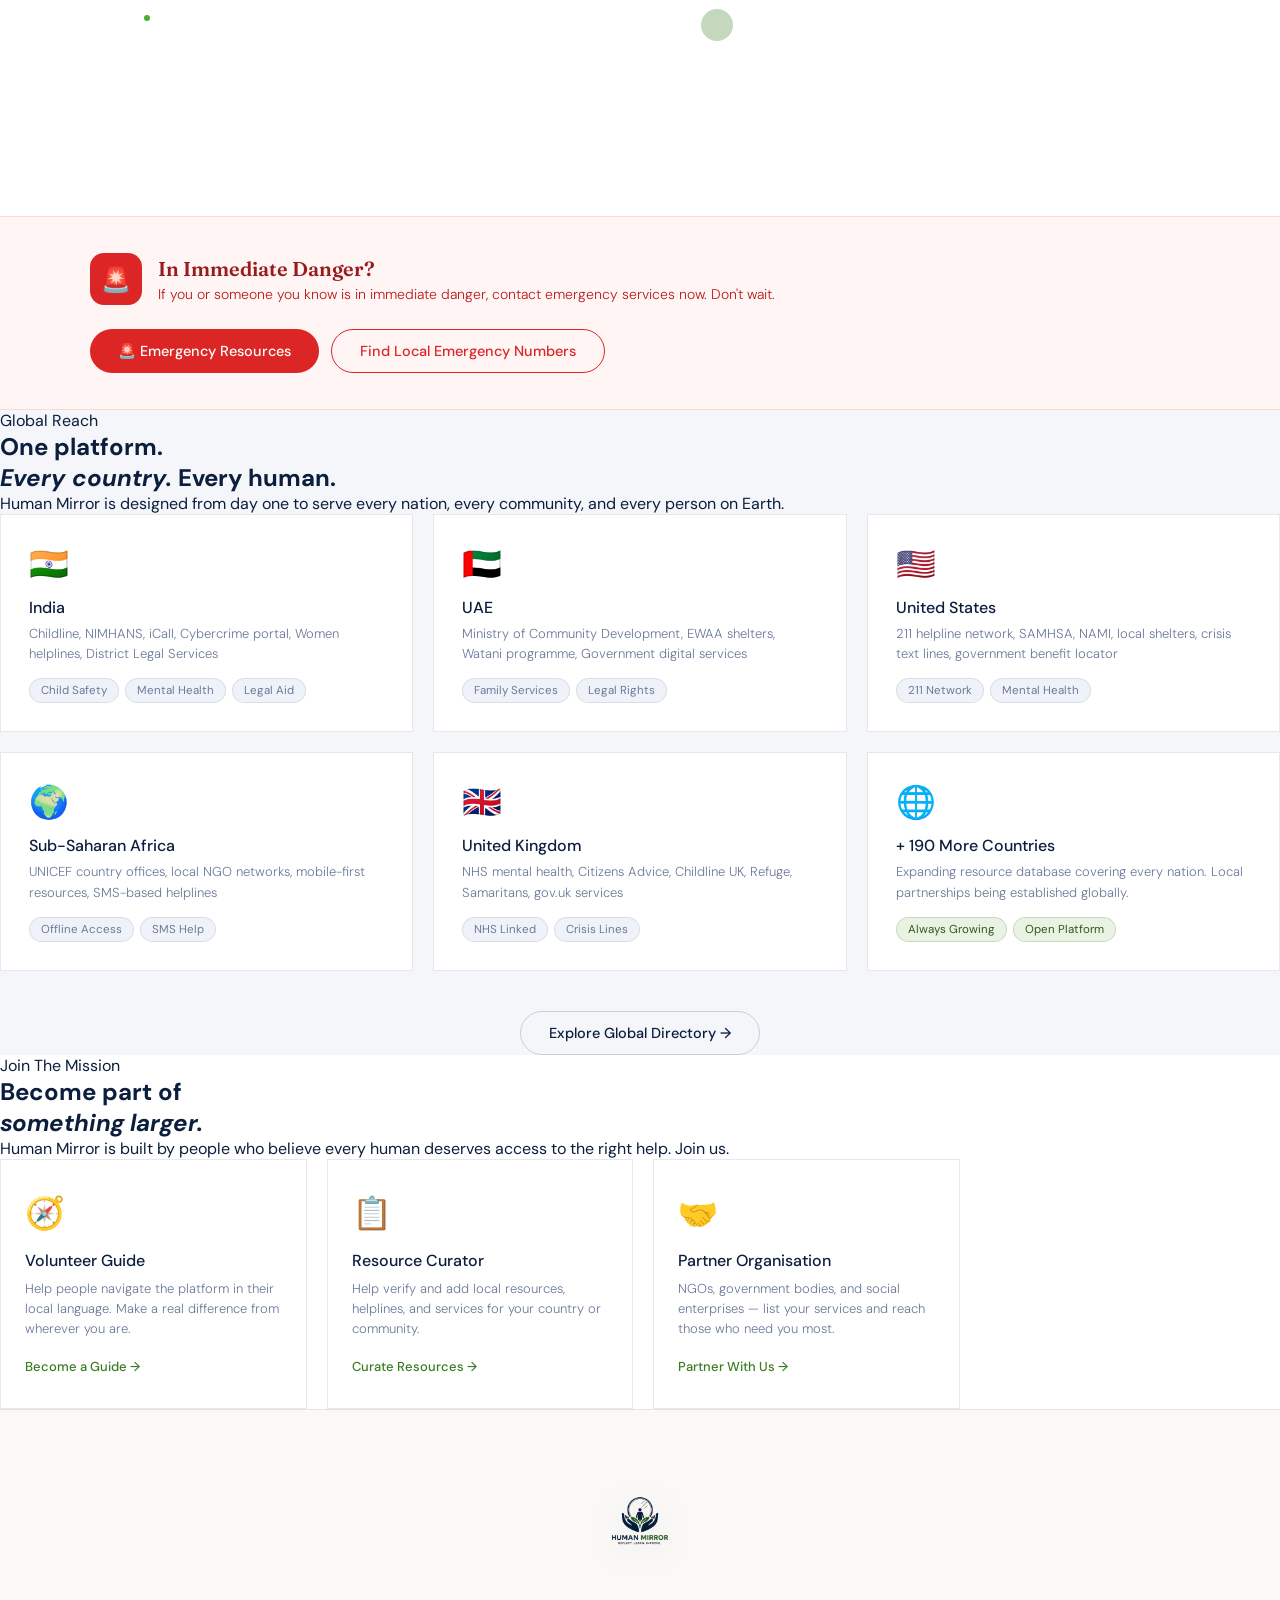
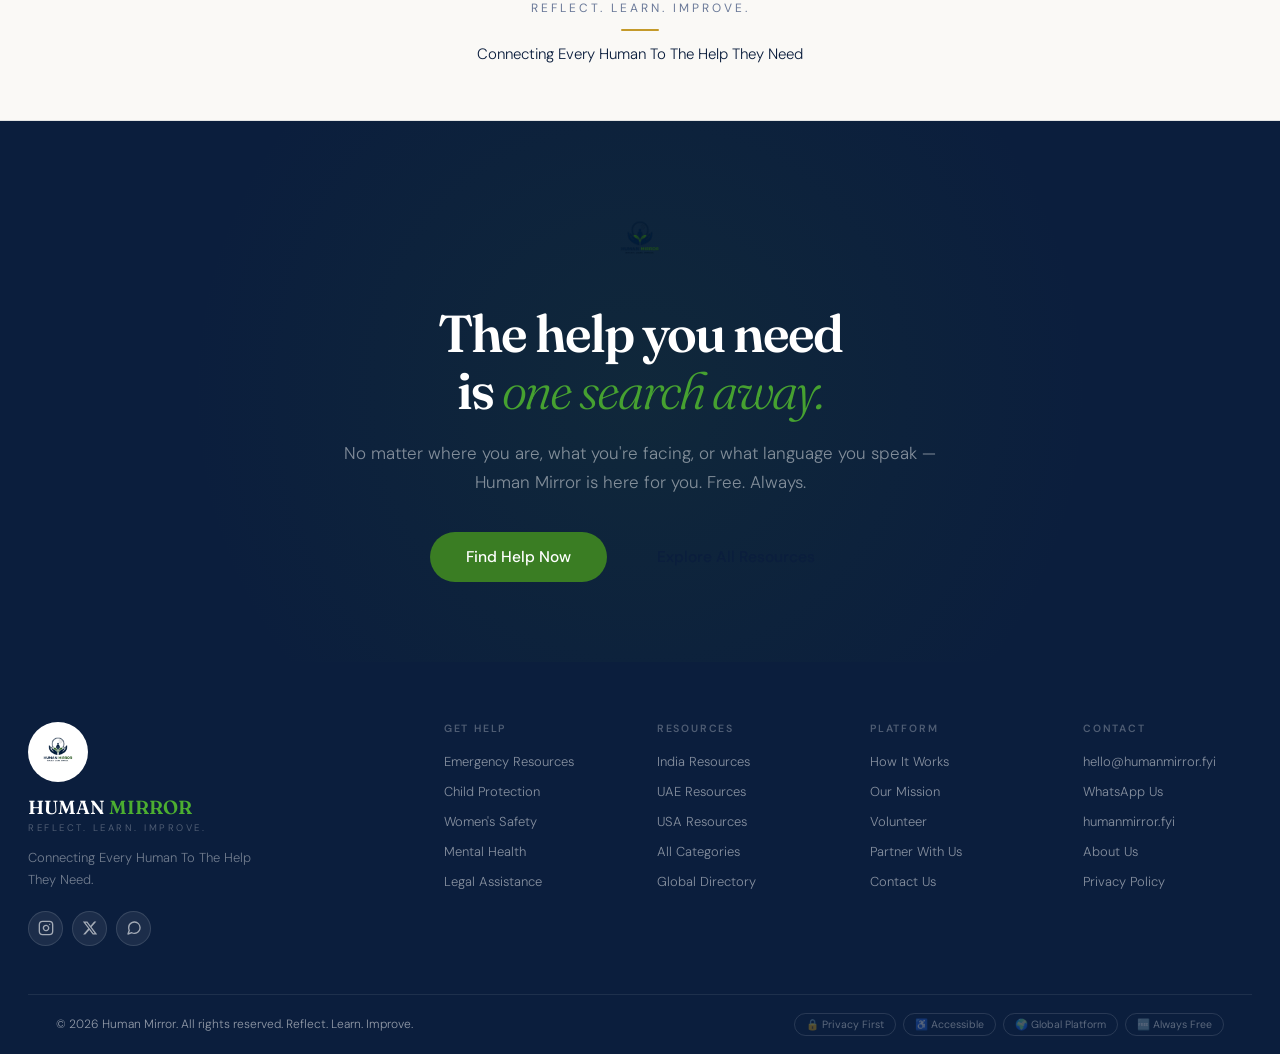
==== commit 97f879c5: "Update index.html" ====
--- a/index.html
+++ b/index.html
@@ -258,18 +258,6 @@
   </div>
 </div>
 
-<!-- STATS -->
-<section class="section" style="background:var(--white)">
-  <div class="section-inner">
-    <div class="stats-grid">
-      <div class="stat-card reveal"><div class="stat-num"><span class="count-up" data-target="195">0</span><span>+</span></div><div class="stat-label">Countries Covered</div></div>
-      <div class="stat-card reveal reveal-delay-1"><div class="stat-num"><span class="count-up" data-target="50000">0</span><span>+</span></div><div class="stat-label">Verified Resources</div></div>
-      <div class="stat-card reveal reveal-delay-2"><div class="stat-num">10<span>+</span></div><div class="stat-label">Help Categories</div></div>
-      <div class="stat-card reveal reveal-delay-3"><div class="stat-num">24<span>/7</span></div><div class="stat-label">AI-Powered Guidance</div></div>
-    </div>
-  </div>
-</section>
-
 <!-- CATEGORIES -->
 <section class="section" style="background:var(--cream)">
   <div class="section-inner-wide">
--- a/assets/css/style.css
+++ b/assets/css/style.css
@@ -1,487 +1,277 @@
 /* ============================================================
-   HUMAN MIRROR — GLOBAL DESIGN SYSTEM v2.0
-   Reflect. Learn. Improve.
+   HUMAN MIRROR — GLOBAL DESIGN SYSTEM v3.0
+   Mission: Connecting Every Human To The Help They Need.
    ============================================================ */
-
-@import url('https://fonts.googleapis.com/css2?family=Fraunces:ital,opsz,wght@0,9..144,300;0,9..144,400;0,9..144,600;1,9..144,300&family=DM+Sans:ital,opsz,wght@0,9..40,300;0,9..40,400;0,9..40,500;1,9..40,300&display=swap');
-
-/* ── TOKENS ──────────────────────────────────────────────── */
+@import url('https://fonts.googleapis.com/css2?family=Fraunces:ital,opsz,wght@0,9..144,300;0,9..144,400;0,9..144,600;1,9..144,300&family=DM+Sans:opsz,wght@9..40,300;9..40,400;9..40,500;9..40,600&display=swap');
+
+/* ── DESIGN TOKENS ─────────────────────────────────────── */
 :root {
   --navy:        #0B1E3D;
   --navy-mid:    #1A3560;
-  --navy-light:  #2B4F8C;
   --green:       #2D5A1B;
   --green-mid:   #3A7D23;
   --green-light: #4CAF30;
   --green-pale:  #EAF2E3;
-  --gold:        #8B6914;
-  --gold-light:  #C49A2A;
+  --gold:        #C49A2A;
   --white:       #FFFFFF;
-  --off-white:   #F7F9FC;
   --cream:       #FAF9F6;
+  --off-white:   #F4F6FA;
   --surface:     #EFF3F9;
   --muted:       #6B7A99;
-  --text:        #0B1E3D;
   --border:      rgba(11,30,61,0.10);
-  --border-strong: rgba(11,30,61,0.20);
+  --border-md:   rgba(11,30,61,0.18);
   --red:         #DC2626;
-  --red-pale:    #FFF5F5;
-  --shadow-soft: 0 2px 20px rgba(11,30,61,0.07);
-  --shadow-md:   0 8px 40px rgba(11,30,61,0.12);
-  --shadow-lg:   0 20px 60px rgba(11,30,61,0.16);
-  --nav-h:       72px;
-  --radius:      16px;
-  --radius-sm:   10px;
-  --radius-lg:   24px;
+  --shadow-sm:   0 1px 8px rgba(11,30,61,0.06);
+  --shadow-md:   0 6px 32px rgba(11,30,61,0.11);
+  --shadow-lg:   0 18px 56px rgba(11,30,61,0.15);
+  --nav-h:       70px;
+  --r:           14px;
+  --r-sm:        9px;
+  --r-lg:        22px;
   --ease:        0.22s ease;
 }
 
-/* ── RESET ───────────────────────────────────────────────── */
+/* ── RESET ──────────────────────────────────────────────── */
 *,*::before,*::after{margin:0;padding:0;box-sizing:border-box;}
-html{scroll-behavior:smooth;font-size:16px;-webkit-text-size-adjust:100%;}
-body{font-family:'DM Sans',sans-serif;color:var(--text);background:var(--white);overflow-x:hidden;-webkit-font-smoothing:antialiased;}
-img{max-width:100%;display:block;}
+html{scroll-behavior:smooth;-webkit-text-size-adjust:100%;}
+body{font-family:'DM Sans',sans-serif;color:var(--navy);background:#fff;overflow-x:hidden;-webkit-font-smoothing:antialiased;}
+img{display:block;max-width:100%;}
 a{color:inherit;text-decoration:none;}
 button{font-family:inherit;cursor:pointer;border:none;background:none;}
 ul,ol{list-style:none;}
-input,select,textarea{font-family:inherit;}
-
-/* ── SKIP LINK ───────────────────────────────────────────── */
-.hm-skip-link{
-  position:fixed;top:-100px;left:20px;z-index:9999;
-  background:var(--navy);color:#fff;padding:10px 20px;
-  border-radius:0 0 var(--radius-sm) var(--radius-sm);
-  font-size:14px;font-weight:500;
-  transition:top .2s;
-}
-.hm-skip-link:focus{top:0;}
-
-/* ═══════════════════════════════════════════════════════════
+input,select,textarea,button{font-family:inherit;}
+
+/* ── SKIP LINK ──────────────────────────────────────────── */
+.skip-link{position:fixed;top:-80px;left:20px;z-index:9999;background:var(--navy);color:#fff;padding:10px 20px;border-radius:0 0 var(--r-sm) var(--r-sm);font-size:14px;font-weight:500;transition:top .2s;}
+.skip-link:focus{top:0;}
+
+/* ═══════════════════════════════════════════════════════
    NAV
-═══════════════════════════════════════════════════════════ */
+═══════════════════════════════════════════════════════ */
 .hm-nav{
-  position:fixed;top:0;left:0;right:0;
-  z-index:500;
+  position:fixed;top:0;left:0;right:0;z-index:600;
   height:var(--nav-h);
-  background:rgba(255,255,255,0.95);
-  backdrop-filter:blur(20px);
-  -webkit-backdrop-filter:blur(20px);
+  background:rgba(255,255,255,0.96);
+  backdrop-filter:blur(18px);-webkit-backdrop-filter:blur(18px);
   border-bottom:1px solid var(--border);
-  transition:box-shadow var(--ease),background var(--ease);
-}
-.hm-nav.hm-nav-scrolled{box-shadow:var(--shadow-soft);}
-
-.hm-nav-inner{
-  max-width:1320px;
-  margin:0 auto;
-  height:100%;
-  display:flex;
-  align-items:center;
-  justify-content:space-between;
-  padding:0 32px;
-  gap:16px;
-}
+  transition:box-shadow var(--ease);
+}
+.hm-nav.scrolled{box-shadow:var(--shadow-md);}
+.hm-nav-inner{max-width:1300px;margin:0 auto;height:100%;display:flex;align-items:center;justify-content:space-between;padding:0 28px;gap:12px;}
 
 /* Logo */
-.hm-nav-logo{display:flex;align-items:center;gap:10px;flex-shrink:0;}
-.hm-nav-logo-img{width:46px;height:46px;border-radius:50%;object-fit:contain;flex-shrink:0;}
-.hm-nav-brand-wrap{display:flex;flex-direction:column;line-height:1.15;}
-.hm-nav-brand{font-family:'Fraunces',serif;font-size:17px;font-weight:600;letter-spacing:-0.3px;white-space:nowrap;}
-.hm-brand-human{color:var(--navy);}
-.hm-brand-mirror{color:var(--green-mid);}
-.hm-nav-tagline{font-size:9.5px;color:var(--muted);letter-spacing:.8px;font-weight:400;white-space:nowrap;}
-
-/* Desktop link strip */
-.hm-nav-links{
-  display:flex;
-  align-items:center;
-  gap:2px;
-  flex-shrink:0;
-}
-.hm-nav-link{
-  font-size:13.5px;font-weight:400;color:var(--muted);
-  padding:7px 11px;
-  border-radius:8px;
-  white-space:nowrap;
-  transition:color var(--ease),background var(--ease);
-  position:relative;
-}
-.hm-nav-link:hover{color:var(--navy);background:var(--surface);}
-.hm-nav-link.active{color:var(--navy);font-weight:500;}
-.hm-nav-link.active::after{
-  content:'';position:absolute;bottom:-1px;left:11px;right:11px;height:2px;
-  background:var(--green-mid);border-radius:2px;
-}
-.hm-nav-emergency{
-  background:var(--red)!important;color:#fff!important;
-  border-radius:50px!important;padding:8px 14px!important;
-  font-weight:500!important;font-size:13px!important;
-  animation:hm-pulse-red 2.5s infinite;
-}
-.hm-nav-emergency:hover{background:#b91c1c!important;}
-.hm-nav-emergency.active::after{display:none;}
-.hm-nav-cta{
-  background:var(--navy)!important;color:#fff!important;
-  border-radius:50px!important;padding:9px 20px!important;
-  font-weight:500!important;margin-left:4px;
-  transition:background var(--ease),transform var(--ease)!important;
-}
-.hm-nav-cta:hover{background:var(--navy-mid)!important;transform:translateY(-1px);}
+.hm-logo{display:flex;align-items:center;gap:10px;flex-shrink:0;text-decoration:none;}
+.hm-logo img{width:44px;height:44px;object-fit:contain;border-radius:50%;background:#fff;}
+.hm-logo-text{display:flex;flex-direction:column;line-height:1.15;}
+.hm-logo-name{font-family:'Fraunces',serif;font-size:16.5px;font-weight:600;letter-spacing:-.2px;white-space:nowrap;}
+.hm-logo-name .h{color:var(--navy);}
+.hm-logo-name .m{color:var(--green-mid);}
+.hm-logo-tag{font-size:9px;color:var(--muted);letter-spacing:.9px;font-weight:400;text-transform:uppercase;}
+
+/* Desktop links */
+.hm-nav-links{display:flex;align-items:center;gap:1px;}
+.hm-nav-a{font-size:13px;font-weight:400;color:var(--muted);padding:7px 10px;border-radius:8px;white-space:nowrap;transition:color var(--ease),background var(--ease);position:relative;}
+.hm-nav-a:hover{color:var(--navy);background:var(--surface);}
+.hm-nav-a.active{color:var(--navy);font-weight:500;}
+.hm-nav-a.active::after{content:'';position:absolute;bottom:-1px;left:10px;right:10px;height:2px;background:var(--green-mid);border-radius:2px;}
+.hm-nav-emg{background:var(--red)!important;color:#fff!important;border-radius:50px!important;padding:7px 13px!important;font-weight:500!important;animation:pulse-red 2.5s infinite;}
+.hm-nav-emg.active::after{display:none;}
+.hm-nav-emg:hover{background:#b91c1c!important;}
+.hm-nav-cta{background:var(--navy)!important;color:#fff!important;border-radius:50px!important;padding:8px 18px!important;font-weight:500!important;margin-left:4px;}
+.hm-nav-cta:hover{background:var(--navy-mid)!important;}
 .hm-nav-cta.active::after{display:none;}
 
 /* Hamburger */
-.hm-hamburger{
-  display:none;
-  flex-direction:column;gap:5px;
-  padding:6px;border-radius:8px;
-  background:transparent;
-  cursor:pointer;flex-shrink:0;
-}
-.hm-hamburger span{
-  display:block;width:22px;height:2px;
-  background:var(--navy);border-radius:2px;
-  transition:transform .3s,opacity .3s;
-}
-
-/* Mobile drawer */
-.hm-mobile-menu{
-  position:fixed;top:var(--nav-h);left:0;right:0;
-  z-index:499;
-  background:var(--white);
-  border-bottom:1px solid var(--border);
-  box-shadow:var(--shadow-md);
-  transform:translateY(-8px);
-  opacity:0;
-  pointer-events:none;
-  transition:transform .3s ease,opacity .3s ease;
-}
-.hm-mobile-menu.open{transform:translateY(0);opacity:1;pointer-events:auto;}
-.hm-mobile-menu-inner{padding:12px 20px 20px;display:flex;flex-direction:column;gap:2px;}
-.hm-mobile-link{
-  font-size:15px;color:var(--muted);
-  padding:12px 16px;border-radius:10px;
-  transition:color var(--ease),background var(--ease);
-  display:block;
-}
-.hm-mobile-link:hover,.hm-mobile-link.active{color:var(--navy);background:var(--surface);}
-.hm-mobile-emergency{
-  background:var(--red)!important;color:#fff!important;
-  border-radius:50px!important;text-align:center;
-  margin-top:8px;padding:13px 16px;font-weight:500;
-}
-.hm-mobile-cta{
-  background:var(--navy)!important;color:#fff!important;
-  border-radius:50px!important;text-align:center;
-  padding:13px 16px;font-weight:500;
-}
+.hm-burger{display:none;flex-direction:column;gap:5px;padding:5px;border-radius:8px;flex-shrink:0;}
+.hm-burger span{display:block;width:21px;height:2px;background:var(--navy);border-radius:2px;transition:transform .28s,opacity .28s;}
+
+/* Mobile menu */
+.hm-mob{
+  position:fixed;top:var(--nav-h);left:0;right:0;z-index:599;
+  background:#fff;border-bottom:1px solid var(--border);
+  box-shadow:var(--shadow-lg);
+  opacity:0;transform:translateY(-6px);pointer-events:none;
+  transition:opacity .28s ease,transform .28s ease;
+}
+.hm-mob.open{opacity:1;transform:none;pointer-events:auto;}
+.hm-mob-inner{padding:10px 18px 20px;display:flex;flex-direction:column;gap:2px;}
+.hm-mob-a{font-size:15px;color:var(--muted);padding:11px 14px;border-radius:10px;display:block;transition:color var(--ease),background var(--ease);}
+.hm-mob-a:hover,.hm-mob-a.active{color:var(--navy);background:var(--surface);}
+.hm-mob-emg{background:var(--red)!important;color:#fff!important;border-radius:50px!important;text-align:center;margin-top:6px;padding:12px;font-weight:500;}
+.hm-mob-cta{background:var(--navy)!important;color:#fff!important;border-radius:50px!important;text-align:center;padding:12px;font-weight:500;}
 
 /* Overlay */
-.hm-mobile-overlay{
-  position:fixed;inset:0;z-index:498;
-  background:rgba(11,30,61,0.35);
-  opacity:0;pointer-events:none;
-  transition:opacity .3s;
-}
-.hm-mobile-overlay.open{opacity:1;pointer-events:auto;}
-
-@keyframes hm-pulse-red{
-  0%,100%{box-shadow:0 0 0 0 rgba(220,38,38,.35);}
-  50%{box-shadow:0 0 0 7px rgba(220,38,38,0);}
-}
-
-/* ═══════════════════════════════════════════════════════════
+.hm-overlay{position:fixed;inset:0;z-index:598;background:rgba(11,30,61,.32);opacity:0;pointer-events:none;transition:opacity .28s;}
+.hm-overlay.open{opacity:1;pointer-events:auto;}
+
+@keyframes pulse-red{0%,100%{box-shadow:0 0 0 0 rgba(220,38,38,.3)}50%{box-shadow:0 0 0 6px rgba(220,38,38,0)}}
+
+/* ═══════════════════════════════════════════════════════
    FOOTER
-═══════════════════════════════════════════════════════════ */
-.hm-footer{
-  background:var(--navy);
-  color:rgba(255,255,255,.56);
-  padding:64px 32px 0;
-  font-size:13.5px;
-}
-
-.hm-footer-inner{
-  max-width:1320px;margin:0 auto;
-  display:grid;
-  grid-template-columns:2.2fr 1fr 1fr 1fr 1fr;
-  gap:48px;
-  padding-bottom:52px;
-}
-
-/* Brand */
-.hm-footer-logo{width:64px;height:64px;border-radius:50%;object-fit:contain;margin-bottom:14px;}
-.hm-footer-brand-name{
-  font-family:'Fraunces',serif;font-size:20px;font-weight:600;
-  color:#fff;margin-bottom:3px;letter-spacing:-0.3px;
-}
-.hm-footer-brand-name span{color:var(--green-light);}
-.hm-footer-rli{font-size:10px;letter-spacing:2.5px;text-transform:uppercase;color:rgba(255,255,255,.28);margin-bottom:14px;}
-.hm-footer-tagline{font-size:13.5px;color:rgba(255,255,255,.42);line-height:1.7;font-weight:300;max-width:235px;margin-bottom:20px;}
-
-/* Socials */
-.hm-footer-socials{display:flex;gap:10px;}
-.hm-footer-social{
-  width:36px;height:36px;border-radius:50%;
-  display:flex;align-items:center;justify-content:center;
-  background:rgba(255,255,255,.07);
-  border:1px solid rgba(255,255,255,.12);
-  color:rgba(255,255,255,.6);
-  transition:background var(--ease),color var(--ease),transform var(--ease);
-}
-.hm-footer-social:hover{background:rgba(255,255,255,.16);color:#fff;transform:translateY(-2px);}
-
-/* Link columns */
-.hm-footer-col-title{
-  font-size:11px;font-weight:600;text-transform:uppercase;
-  letter-spacing:1.8px;color:rgba(255,255,255,.28);
-  margin-bottom:16px;
-}
-.hm-footer-links{display:flex;flex-direction:column;gap:10px;}
-.hm-footer-links a{
-  color:rgba(255,255,255,.52);font-weight:300;
-  transition:color var(--ease),padding-left var(--ease);
-  display:inline-block;
-}
-.hm-footer-links a:hover{color:#fff;padding-left:4px;}
-
-/* Bottom bar */
-.hm-footer-bottom{
-  border-top:1px solid rgba(255,255,255,.08);
-  padding:20px 32px;
-}
-.hm-footer-bottom-inner{
-  max-width:1320px;margin:0 auto;
-  display:flex;align-items:center;justify-content:space-between;
-  flex-wrap:wrap;gap:14px;
-}
-.hm-footer-copy{font-size:12.5px;font-weight:300;}
-.hm-footer-badges{display:flex;gap:8px;flex-wrap:wrap;}
-.hm-footer-badge{
-  font-size:11px;padding:4px 12px;border-radius:50px;
-  border:1px solid rgba(255,255,255,.12);color:rgba(255,255,255,.35);
-}
-
-/* ═══════════════════════════════════════════════════════════
-   PAGE HERO (inner pages)
-═══════════════════════════════════════════════════════════ */
-.page-hero{
-  padding:calc(var(--nav-h) + 64px) 40px 80px;
-  background:var(--cream);
-  position:relative;overflow:hidden;text-align:center;
-}
-.page-hero-bg{position:absolute;inset:0;pointer-events:none;}
-.page-hero-bg::before{
-  content:'';position:absolute;top:-200px;right:-200px;
-  width:600px;height:600px;border-radius:50%;
-  background:radial-gradient(circle,rgba(58,125,35,.06) 0%,transparent 70%);
-}
-.page-hero-bg::after{
-  content:'';position:absolute;bottom:-150px;left:-150px;
-  width:500px;height:500px;border-radius:50%;
-  background:radial-gradient(circle,rgba(11,30,61,.04) 0%,transparent 70%);
-}
-.page-hero-dots{
-  position:absolute;inset:0;
-  background-image:radial-gradient(circle,rgba(11,30,61,.06) 1px,transparent 1px);
-  background-size:44px 44px;opacity:.5;
-}
-.page-hero-content{position:relative;z-index:1;max-width:680px;margin:0 auto;}
-.page-breadcrumb{
-  display:inline-flex;align-items:center;gap:8px;
-  font-size:12px;color:var(--muted);
-  margin-bottom:20px;
-  background:var(--white);padding:6px 16px;
-  border-radius:50px;border:1px solid var(--border);
-}
-.page-breadcrumb a{color:var(--green-mid);}
-.page-breadcrumb a:hover{text-decoration:underline;}
-.page-badge{
-  display:inline-flex;align-items:center;gap:8px;
-  background:var(--green-pale);color:var(--green);
-  font-size:11px;font-weight:500;
-  padding:6px 18px;border-radius:50px;
-  border:1px solid rgba(58,125,35,.18);
-  margin-bottom:20px;letter-spacing:1px;text-transform:uppercase;
-}
-.page-title{
-  font-family:'Fraunces',serif;
-  font-size:clamp(32px,5vw,58px);font-weight:600;
-  line-height:1.1;letter-spacing:-2px;color:var(--navy);margin-bottom:20px;
-}
+═══════════════════════════════════════════════════════ */
+.hm-footer{background:var(--navy);color:rgba(255,255,255,.55);padding:60px 28px 0;}
+.hm-footer-grid{max-width:1300px;margin:0 auto;display:grid;grid-template-columns:2.2fr 1fr 1fr 1fr 1fr;gap:44px;padding-bottom:48px;}
+.hm-footer-logo img{width:60px;height:60px;object-fit:contain;border-radius:50%;background:#fff;margin-bottom:13px;}
+.hm-footer-brand{font-family:'Fraunces',serif;font-size:19px;font-weight:600;color:#fff;margin-bottom:3px;}
+.hm-footer-brand span{color:var(--green-light);}
+.hm-footer-rli{font-size:9.5px;letter-spacing:2.5px;text-transform:uppercase;color:rgba(255,255,255,.28);margin-bottom:13px;}
+.hm-footer-mission{font-size:13px;color:rgba(255,255,255,.42);line-height:1.7;font-weight:300;max-width:230px;margin-bottom:20px;}
+.hm-footer-socials{display:flex;gap:9px;}
+.hm-footer-soc{width:35px;height:35px;border-radius:50%;display:flex;align-items:center;justify-content:center;background:rgba(255,255,255,.07);border:1px solid rgba(255,255,255,.12);color:rgba(255,255,255,.6);transition:background var(--ease),transform var(--ease);}
+.hm-footer-soc:hover{background:rgba(255,255,255,.18);transform:translateY(-2px);}
+.hm-footer-soc svg{width:16px;height:16px;}
+.hm-footer-col-h{font-size:10.5px;font-weight:600;text-transform:uppercase;letter-spacing:1.8px;color:rgba(255,255,255,.28);margin-bottom:15px;}
+.hm-footer-col ul{display:flex;flex-direction:column;gap:9px;}
+.hm-footer-col a{font-size:13px;color:rgba(255,255,255,.5);font-weight:300;transition:color var(--ease),padding-left var(--ease);}
+.hm-footer-col a:hover{color:#fff;padding-left:4px;}
+.hm-footer-bottom{border-top:1px solid rgba(255,255,255,.08);padding:18px 28px;}
+.hm-footer-bottom-inner{max-width:1300px;margin:0 auto;display:flex;align-items:center;justify-content:space-between;flex-wrap:wrap;gap:12px;}
+.hm-footer-copy{font-size:12px;font-weight:300;}
+.hm-footer-badges{display:flex;gap:7px;flex-wrap:wrap;}
+.hm-footer-badge{font-size:10.5px;padding:4px 11px;border-radius:50px;border:1px solid rgba(255,255,255,.12);color:rgba(255,255,255,.33);}
+
+/* ═══════════════════════════════════════════════════════
+   PAGE HERO
+═══════════════════════════════════════════════════════ */
+.page-hero{padding:calc(var(--nav-h) + 60px) 40px 72px;background:var(--cream);position:relative;overflow:hidden;text-align:center;}
+.page-hero::before{content:'';position:absolute;top:-180px;right:-180px;width:560px;height:560px;border-radius:50%;background:radial-gradient(circle,rgba(58,125,35,.055) 0%,transparent 70%);pointer-events:none;}
+.page-hero::after{content:'';position:absolute;bottom:-140px;left:-140px;width:480px;height:480px;border-radius:50%;background:radial-gradient(circle,rgba(11,30,61,.04) 0%,transparent 70%);pointer-events:none;}
+.page-hero-dots{position:absolute;inset:0;background-image:radial-gradient(circle,rgba(11,30,61,.055) 1px,transparent 1px);background-size:42px 42px;opacity:.5;pointer-events:none;}
+.page-hero-inner{position:relative;z-index:1;max-width:680px;margin:0 auto;}
+.breadcrumb{display:inline-flex;align-items:center;gap:7px;font-size:12px;color:var(--muted);background:#fff;padding:5px 14px;border-radius:50px;border:1px solid var(--border);margin-bottom:18px;}
+.breadcrumb a{color:var(--green-mid);}
+.page-badge{display:inline-flex;align-items:center;gap:7px;background:var(--green-pale);color:var(--green);font-size:10.5px;font-weight:500;padding:5px 16px;border-radius:50px;border:1px solid rgba(58,125,35,.18);margin-bottom:18px;letter-spacing:1px;text-transform:uppercase;}
+.page-title{font-family:'Fraunces',serif;font-size:clamp(30px,5vw,56px);font-weight:600;line-height:1.1;letter-spacing:-1.8px;color:var(--navy);margin-bottom:18px;}
 .page-title em{font-style:italic;color:var(--green-mid);font-weight:300;}
-.page-subtitle{font-size:clamp(15px,2vw,18px);color:var(--muted);line-height:1.7;font-weight:300;}
-
-/* ═══════════════════════════════════════════════════════════
-   SECTION HELPERS
-═══════════════════════════════════════════════════════════ */
-.section{padding:80px 40px;}
-.section-inner{max-width:1100px;margin:0 auto;}
-.section-inner-wide{max-width:1280px;margin:0 auto;}
-.section-inner-narrow{max-width:800px;margin:0 auto;}
-.section-header{text-align:center;margin-bottom:56px;}
-.section-tag{
-  display:inline-block;font-size:11px;font-weight:500;
-  letter-spacing:2px;text-transform:uppercase;
-  color:var(--green-mid);margin-bottom:14px;
-}
-.section-title{
-  font-family:'Fraunces',serif;
-  font-size:clamp(26px,4vw,42px);font-weight:600;
-  color:var(--navy);letter-spacing:-1.5px;line-height:1.15;margin-bottom:16px;
-}
-.section-title em{font-style:italic;color:var(--green-mid);font-weight:300;}
-.section-desc{font-size:17px;color:var(--muted);max-width:520px;margin:0 auto;line-height:1.65;font-weight:300;}
-
-/* ═══════════════════════════════════════════════════════════
+.page-sub{font-size:clamp(15px,1.8vw,17.5px);color:var(--muted);line-height:1.7;font-weight:300;}
+
+/* ═══════════════════════════════════════════════════════
+   SECTION SYSTEM
+═══════════════════════════════════════════════════════ */
+.s{padding:76px 40px;}
+.s-w{max-width:1100px;margin:0 auto;}
+.s-ww{max-width:1280px;margin:0 auto;}
+.s-n{max-width:760px;margin:0 auto;}
+.s-head{text-align:center;margin-bottom:52px;}
+.s-tag{display:inline-block;font-size:10.5px;font-weight:500;letter-spacing:2px;text-transform:uppercase;color:var(--green-mid);margin-bottom:13px;}
+.s-title{font-family:'Fraunces',serif;font-size:clamp(24px,3.8vw,40px);font-weight:600;color:var(--navy);letter-spacing:-1.4px;line-height:1.15;margin-bottom:14px;}
+.s-title em{font-style:italic;color:var(--green-mid);font-weight:300;}
+.s-desc{font-size:16.5px;color:var(--muted);max-width:510px;margin:0 auto;line-height:1.68;font-weight:300;}
+
+/* ═══════════════════════════════════════════════════════
    BUTTONS
-═══════════════════════════════════════════════════════════ */
-.btn{
-  display:inline-flex;align-items:center;justify-content:center;gap:8px;
-  border:none;border-radius:50px;
-  padding:13px 30px;
-  font-family:'DM Sans',sans-serif;
-  font-size:15px;font-weight:500;
-  cursor:pointer;transition:all var(--ease);
-  white-space:nowrap;text-decoration:none;
-}
+═══════════════════════════════════════════════════════ */
+.btn{display:inline-flex;align-items:center;justify-content:center;gap:8px;border:none;border-radius:50px;padding:12px 28px;font-size:14.5px;font-weight:500;cursor:pointer;transition:all var(--ease);white-space:nowrap;text-decoration:none;}
 .btn-primary{background:var(--navy);color:#fff;}
 .btn-primary:hover{background:var(--navy-mid);transform:translateY(-1px);box-shadow:var(--shadow-md);}
 .btn-green{background:var(--green-mid);color:#fff;}
 .btn-green:hover{background:var(--green);transform:translateY(-1px);box-shadow:var(--shadow-md);}
-.btn-outline{background:transparent;color:var(--navy);border:1.5px solid var(--border-strong);}
+.btn-outline{background:transparent;color:var(--navy);border:1.5px solid var(--border-md);}
 .btn-outline:hover{border-color:var(--navy);background:var(--surface);}
-.btn-outline-white{background:transparent;color:rgba(255,255,255,.75);border:1.5px solid rgba(255,255,255,.22);}
-.btn-outline-white:hover{border-color:rgba(255,255,255,.55);color:#fff;}
+.btn-outline-w{background:transparent;color:rgba(255,255,255,.75);border:1.5px solid rgba(255,255,255,.22);}
+.btn-outline-w:hover{border-color:rgba(255,255,255,.55);color:#fff;}
 .btn-red{background:var(--red);color:#fff;}
 .btn-red:hover{background:#b91c1c;transform:translateY(-1px);}
-.btn-sm{padding:9px 20px;font-size:13.5px;}
-.btn-lg{padding:16px 38px;font-size:16px;}
-
-/* ═══════════════════════════════════════════════════════════
+.btn-sm{padding:9px 20px;font-size:13px;}
+.btn-lg{padding:15px 36px;font-size:15.5px;}
+
+/* ═══════════════════════════════════════════════════════
    CARDS & GRIDS
-═══════════════════════════════════════════════════════════ */
-.card{background:var(--white);border:1px solid var(--border);border-radius:var(--radius);padding:28px;transition:all var(--ease);}
+═══════════════════════════════════════════════════════ */
+.card{background:#fff;border:1px solid var(--border);border-radius:var(--r);padding:26px;transition:all var(--ease);}
 .card:hover{transform:translateY(-4px);box-shadow:var(--shadow-md);}
-.grid-2{display:grid;grid-template-columns:1fr 1fr;gap:24px;}
-.grid-3{display:grid;grid-template-columns:repeat(3,1fr);gap:24px;}
-.grid-4{display:grid;grid-template-columns:repeat(4,1fr);gap:20px;}
-
-/* ═══════════════════════════════════════════════════════════
+.g2{display:grid;grid-template-columns:1fr 1fr;gap:22px;}
+.g3{display:grid;grid-template-columns:repeat(3,1fr);gap:22px;}
+.g4{display:grid;grid-template-columns:repeat(4,1fr);gap:18px;}
+
+/* ═══════════════════════════════════════════════════════
+   FORMS
+═══════════════════════════════════════════════════════ */
+.f-group{margin-bottom:17px;}
+.f-label{display:block;font-size:12.5px;font-weight:500;color:var(--navy);margin-bottom:6px;}
+.f-input,.f-select,.f-textarea{width:100%;padding:11px 14px;border:1.5px solid var(--border);border-radius:var(--r-sm);font-size:14px;font-weight:300;color:var(--navy);background:#fff;outline:none;transition:border-color var(--ease),box-shadow var(--ease);}
+.f-input:focus,.f-select:focus,.f-textarea:focus{border-color:var(--green-mid);box-shadow:0 0 0 3px rgba(58,125,35,.09);}
+.f-input::placeholder,.f-textarea::placeholder{color:rgba(107,122,153,.6);}
+.f-textarea{resize:vertical;min-height:110px;}
+.f-row{display:grid;grid-template-columns:1fr 1fr;gap:14px;}
+
+/* ═══════════════════════════════════════════════════════
    TRUST BAR
-═══════════════════════════════════════════════════════════ */
-.trust-bar{
-  padding:24px 40px;background:var(--white);
-  border-top:1px solid var(--border);border-bottom:1px solid var(--border);
-  display:flex;align-items:center;justify-content:center;gap:40px;flex-wrap:wrap;
-}
-.trust-item{display:flex;align-items:center;gap:10px;font-size:13.5px;color:var(--muted);}
-.trust-item svg{width:18px;height:18px;color:var(--green-mid);flex-shrink:0;}
-.trust-divider{width:1px;height:18px;background:var(--border);}
-
-/* ═══════════════════════════════════════════════════════════
-   STAT CARD
-═══════════════════════════════════════════════════════════ */
-.stat-card{
-  text-align:center;padding:40px 24px;
-  background:var(--cream);border-radius:var(--radius);border:1px solid var(--border);
-  transition:transform var(--ease),box-shadow var(--ease);
-}
-.stat-card:hover{transform:translateY(-4px);box-shadow:var(--shadow-md);}
-.stat-num{font-family:'Fraunces',serif;font-size:48px;font-weight:600;color:var(--navy);letter-spacing:-2px;line-height:1;margin-bottom:8px;}
-.stat-num span{color:var(--green-mid);}
-.stat-label{font-size:14px;color:var(--muted);}
-
-/* ═══════════════════════════════════════════════════════════
-   CHIP / TAG
-═══════════════════════════════════════════════════════════ */
-.chip{display:inline-flex;align-items:center;font-size:12px;padding:4px 12px;border-radius:50px;border:1px solid var(--border);background:var(--surface);color:var(--muted);}
+═══════════════════════════════════════════════════════ */
+.trust-bar{padding:22px 40px;background:#fff;border-top:1px solid var(--border);border-bottom:1px solid var(--border);display:flex;align-items:center;justify-content:center;gap:36px;flex-wrap:wrap;}
+.trust-item{display:flex;align-items:center;gap:9px;font-size:13px;color:var(--muted);}
+.trust-item svg{width:17px;height:17px;color:var(--green-mid);flex-shrink:0;}
+.trust-div{width:1px;height:17px;background:var(--border);}
+
+/* ═══════════════════════════════════════════════════════
+   CHIPS
+═══════════════════════════════════════════════════════ */
+.chip{display:inline-flex;align-items:center;font-size:11.5px;padding:4px 11px;border-radius:50px;border:1px solid var(--border);background:var(--surface);color:var(--muted);}
 .chip-green{background:var(--green-pale);color:var(--green);border-color:rgba(58,125,35,.2);}
-.chip-navy{background:var(--navy);color:#fff;border-color:var(--navy);}
 .chip-red{background:#FEF2F2;color:#DC2626;border-color:#FECACA;}
 
-/* ═══════════════════════════════════════════════════════════
-   FORMS
-═══════════════════════════════════════════════════════════ */
-.form-group{margin-bottom:18px;}
-.form-label{display:block;font-size:13px;font-weight:500;color:var(--navy);margin-bottom:7px;}
-.form-input,.form-select,.form-textarea{
-  width:100%;padding:12px 15px;
-  border:1.5px solid var(--border);border-radius:var(--radius-sm);
-  font-family:'DM Sans',sans-serif;font-size:14px;font-weight:300;
-  color:var(--text);background:var(--white);
-  transition:border-color var(--ease),box-shadow var(--ease);outline:none;
-}
-.form-input:focus,.form-select:focus,.form-textarea:focus{
-  border-color:var(--green-mid);box-shadow:0 0 0 3px rgba(58,125,35,.1);
-}
-.form-input::placeholder,.form-textarea::placeholder{color:rgba(107,122,153,.6);}
-.form-textarea{resize:vertical;min-height:120px;}
-.form-row{display:grid;grid-template-columns:1fr 1fr;gap:16px;}
-
-/* ═══════════════════════════════════════════════════════════
-   DECORATIVE
-═══════════════════════════════════════════════════════════ */
-.gold-line{width:40px;height:2px;background:var(--gold-light);border-radius:2px;margin:14px auto;}
-.gold-line-left{margin:14px 0;}
-
-/* ═══════════════════════════════════════════════════════════
+/* ═══════════════════════════════════════════════════════
+   RESOURCE CARDS (shared)
+═══════════════════════════════════════════════════════ */
+.res-card{background:#fff;border:1px solid var(--border);border-radius:var(--r);padding:20px 22px;display:flex;align-items:center;justify-content:space-between;gap:16px;transition:all var(--ease);}
+.res-card:hover{border-color:var(--green-mid);box-shadow:var(--shadow-sm);transform:translateX(4px);}
+.res-card-left{display:flex;align-items:center;gap:12px;}
+.res-dot{width:10px;height:10px;border-radius:50%;flex-shrink:0;}
+.res-name{font-size:14px;font-weight:500;color:var(--navy);}
+.res-meta{font-size:11.5px;color:var(--muted);}
+.res-action{font-size:12.5px;color:var(--green-mid);font-weight:500;white-space:nowrap;flex-shrink:0;}
+.res-action:hover{text-decoration:underline;}
+
+/* ═══════════════════════════════════════════════════════
    ANIMATIONS
-═══════════════════════════════════════════════════════════ */
-@keyframes fadeUp{from{opacity:0;transform:translateY(28px)}to{opacity:1;transform:translateY(0)}}
-@keyframes hm-blink{0%,100%{opacity:1}50%{opacity:.3}}
-
-.anim-hero  {animation:fadeUp .9s      ease both;}
-.anim-hero-1{animation:fadeUp .9s .1s  ease both;}
-.anim-hero-2{animation:fadeUp .9s .2s  ease both;}
-.anim-hero-3{animation:fadeUp .9s .3s  ease both;}
-
-.reveal{opacity:0;transform:translateY(22px);transition:opacity .65s ease,transform .65s ease;}
-.reveal.visible{opacity:1;transform:translateY(0);}
-.reveal-delay-1{transition-delay:.08s;}
-.reveal-delay-2{transition-delay:.16s;}
-.reveal-delay-3{transition-delay:.24s;}
-.reveal-delay-4{transition-delay:.32s;}
-
-/* ═══════════════════════════════════════════════════════════
+═══════════════════════════════════════════════════════ */
+@keyframes fadeUp{from{opacity:0;transform:translateY(26px)}to{opacity:1;transform:translateY(0)}}
+@keyframes blink{0%,100%{opacity:1}50%{opacity:.3}}
+.ah{animation:fadeUp .85s ease both;}
+.ah1{animation:fadeUp .85s .1s ease both;}
+.ah2{animation:fadeUp .85s .2s ease both;}
+.ah3{animation:fadeUp .85s .3s ease both;}
+.reveal{opacity:0;transform:translateY(20px);transition:opacity .6s ease,transform .6s ease;}
+.reveal.visible{opacity:1;transform:none;}
+.rd1{transition-delay:.07s;}.rd2{transition-delay:.14s;}.rd3{transition-delay:.21s;}.rd4{transition-delay:.28s;}
+
+/* ═══════════════════════════════════════════════════════
+   GOLD DIVIDER
+═══════════════════════════════════════════════════════ */
+.gold-line{width:38px;height:2px;background:var(--gold);border-radius:2px;margin:13px auto;}
+.gold-line-l{margin:13px 0;}
+
+/* ═══════════════════════════════════════════════════════
    RESPONSIVE
-═══════════════════════════════════════════════════════════ */
-@media(max-width:1100px){
-  .hm-nav-inner{padding:0 24px;}
-  .hm-nav-link{font-size:13px;padding:7px 9px;}
-  .hm-footer-inner{grid-template-columns:1.8fr 1fr 1fr 1fr;gap:36px;}
-  .hm-footer-inner > .hm-footer-col:last-child{display:none;}/* collapse last col */
-}
-
-@media(max-width:900px){
+═══════════════════════════════════════════════════════ */
+@media(max-width:1080px){
+  .hm-nav-links{gap:0;}
+  .hm-nav-a{font-size:12.5px;padding:6px 8px;}
+  .hm-footer-grid{grid-template-columns:1.8fr 1fr 1fr 1fr;gap:32px;}
+}
+@media(max-width:860px){
   .hm-nav-links{display:none;}
-  .hm-hamburger{display:flex;}
-  .hm-footer-inner{grid-template-columns:1fr 1fr;gap:32px;}
-  .hm-footer-brand{grid-column:1/-1;}
-  .grid-3{grid-template-columns:1fr 1fr;}
-  .grid-4{grid-template-columns:1fr 1fr;}
-}
-
-@media(max-width:640px){
-  :root{--nav-h:64px;}
+  .hm-burger{display:flex;}
+  .hm-footer-grid{grid-template-columns:1fr 1fr;gap:28px;}
+  .hm-footer-logo{grid-column:1/-1;}
+  .g3{grid-template-columns:1fr 1fr;}
+  .g4{grid-template-columns:1fr 1fr;}
+}
+@media(max-width:600px){
+  :root{--nav-h:62px;}
   .hm-nav-inner{padding:0 16px;}
-  .hm-nav-logo-img{width:40px;height:40px;}
-  .hm-nav-brand{font-size:15px;}
-  .hm-nav-tagline{display:none;}
-  .page-hero{padding:calc(var(--nav-h) + 48px) 20px 56px;}
-  .section{padding:56px 20px;}
-  .hm-footer{padding:48px 20px 0;}
-  .hm-footer-inner{grid-template-columns:1fr;gap:28px;}
-  .hm-footer-bottom{padding:16px 20px;}
-  .hm-footer-bottom-inner{flex-direction:column;align-items:flex-start;gap:12px;}
-  .grid-2,.grid-3,.grid-4{grid-template-columns:1fr;}
-  .form-row{grid-template-columns:1fr;}
-  .trust-divider{display:none;}
-  .trust-bar{gap:18px;padding:18px 20px;}
-  .page-title{font-size:28px;letter-spacing:-1px;}
-  .section-title{font-size:24px;letter-spacing:-1px;}
-  .btn{padding:12px 22px;font-size:14px;}
-  .btn-lg{padding:14px 28px;font-size:15px;}
-}
-
-@media(max-width:400px){
-  .hm-footer-badges{flex-direction:column;gap:6px;}
-}
+  .hm-logo img{width:38px;height:38px;}
+  .hm-logo-name{font-size:15px;}
+  .hm-logo-tag{display:none;}
+  .page-hero{padding:calc(var(--nav-h)+44px) 20px 52px;}
+  .s{padding:52px 20px;}
+  .hm-footer{padding:44px 20px 0;}
+  .hm-footer-grid{grid-template-columns:1fr;gap:24px;}
+  .hm-footer-bottom{padding:14px 20px;}
+  .hm-footer-bottom-inner{flex-direction:column;align-items:flex-start;}
+  .g2,.g3,.g4{grid-template-columns:1fr;}
+  .f-row{grid-template-columns:1fr;}
+  .trust-div{display:none;}
+  .trust-bar{gap:16px;padding:16px 20px;}
+  .btn-lg{padding:13px 26px;font-size:15px;}
+}
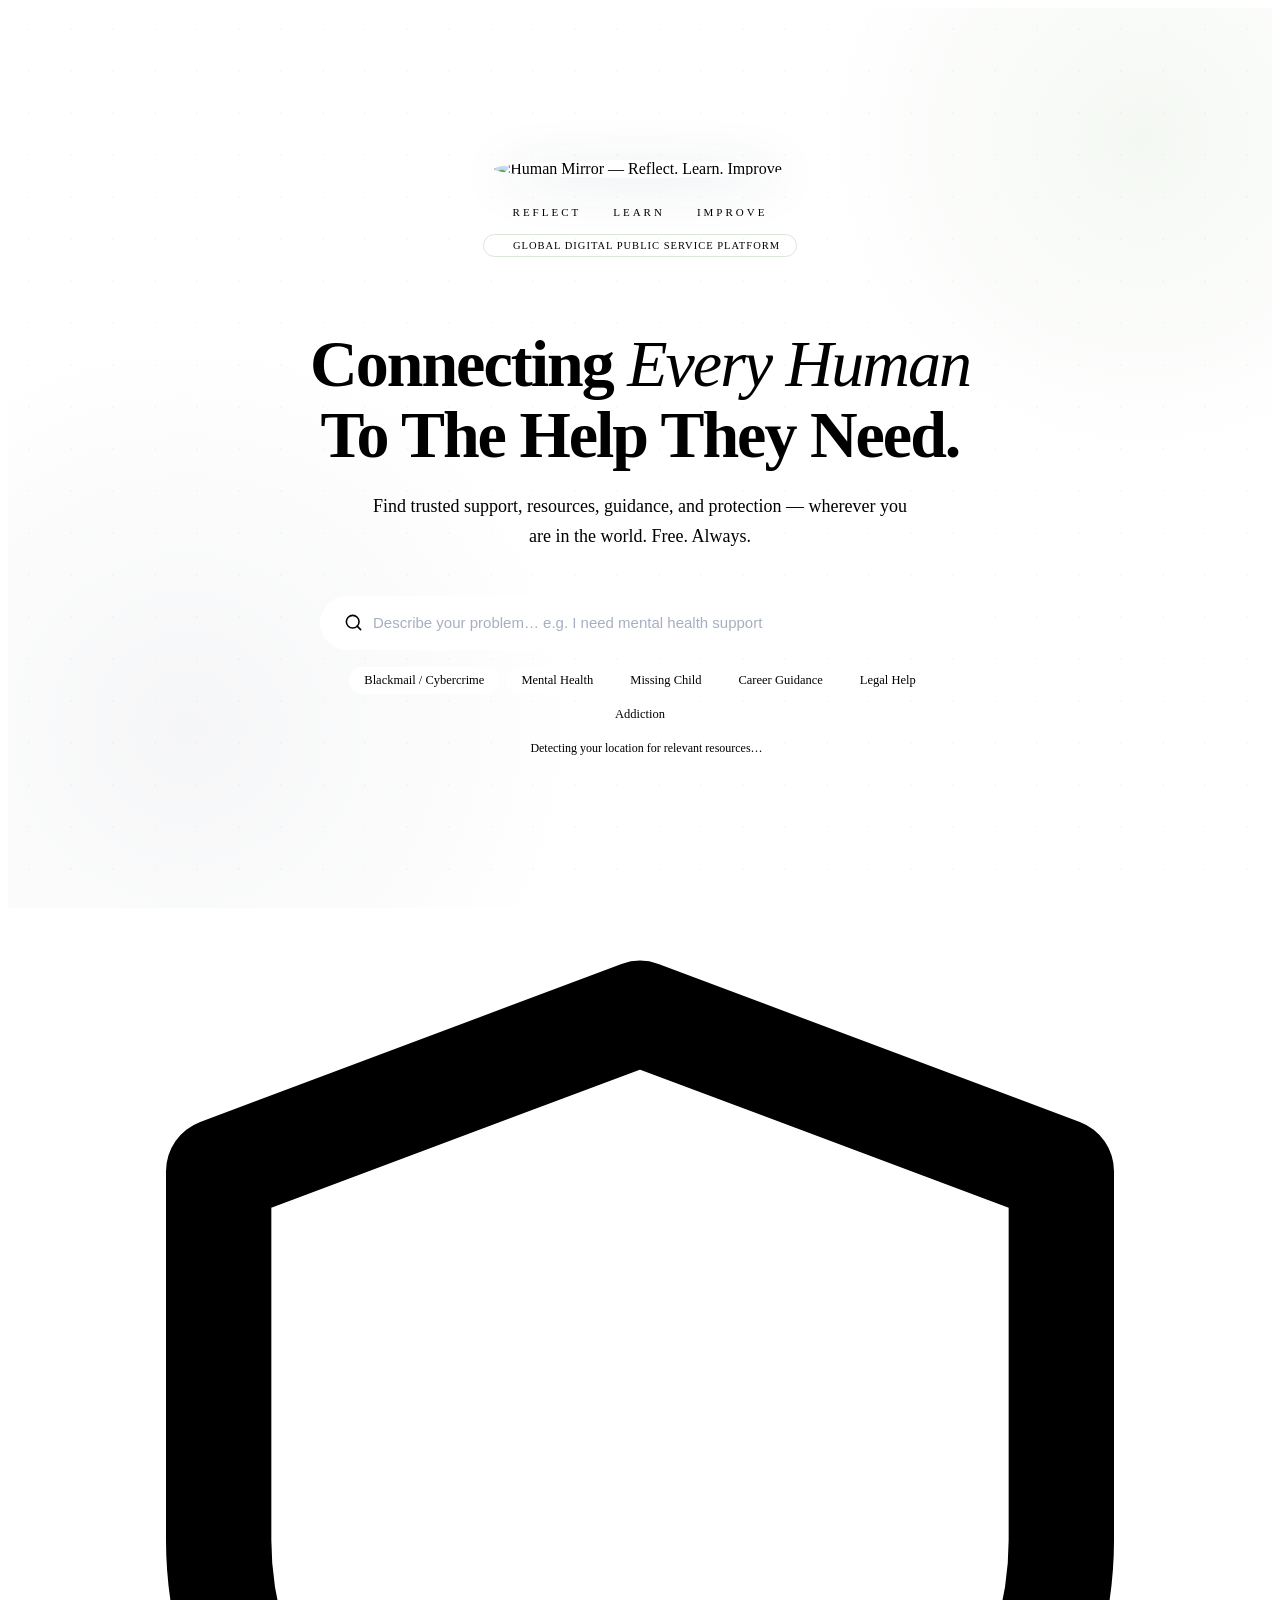
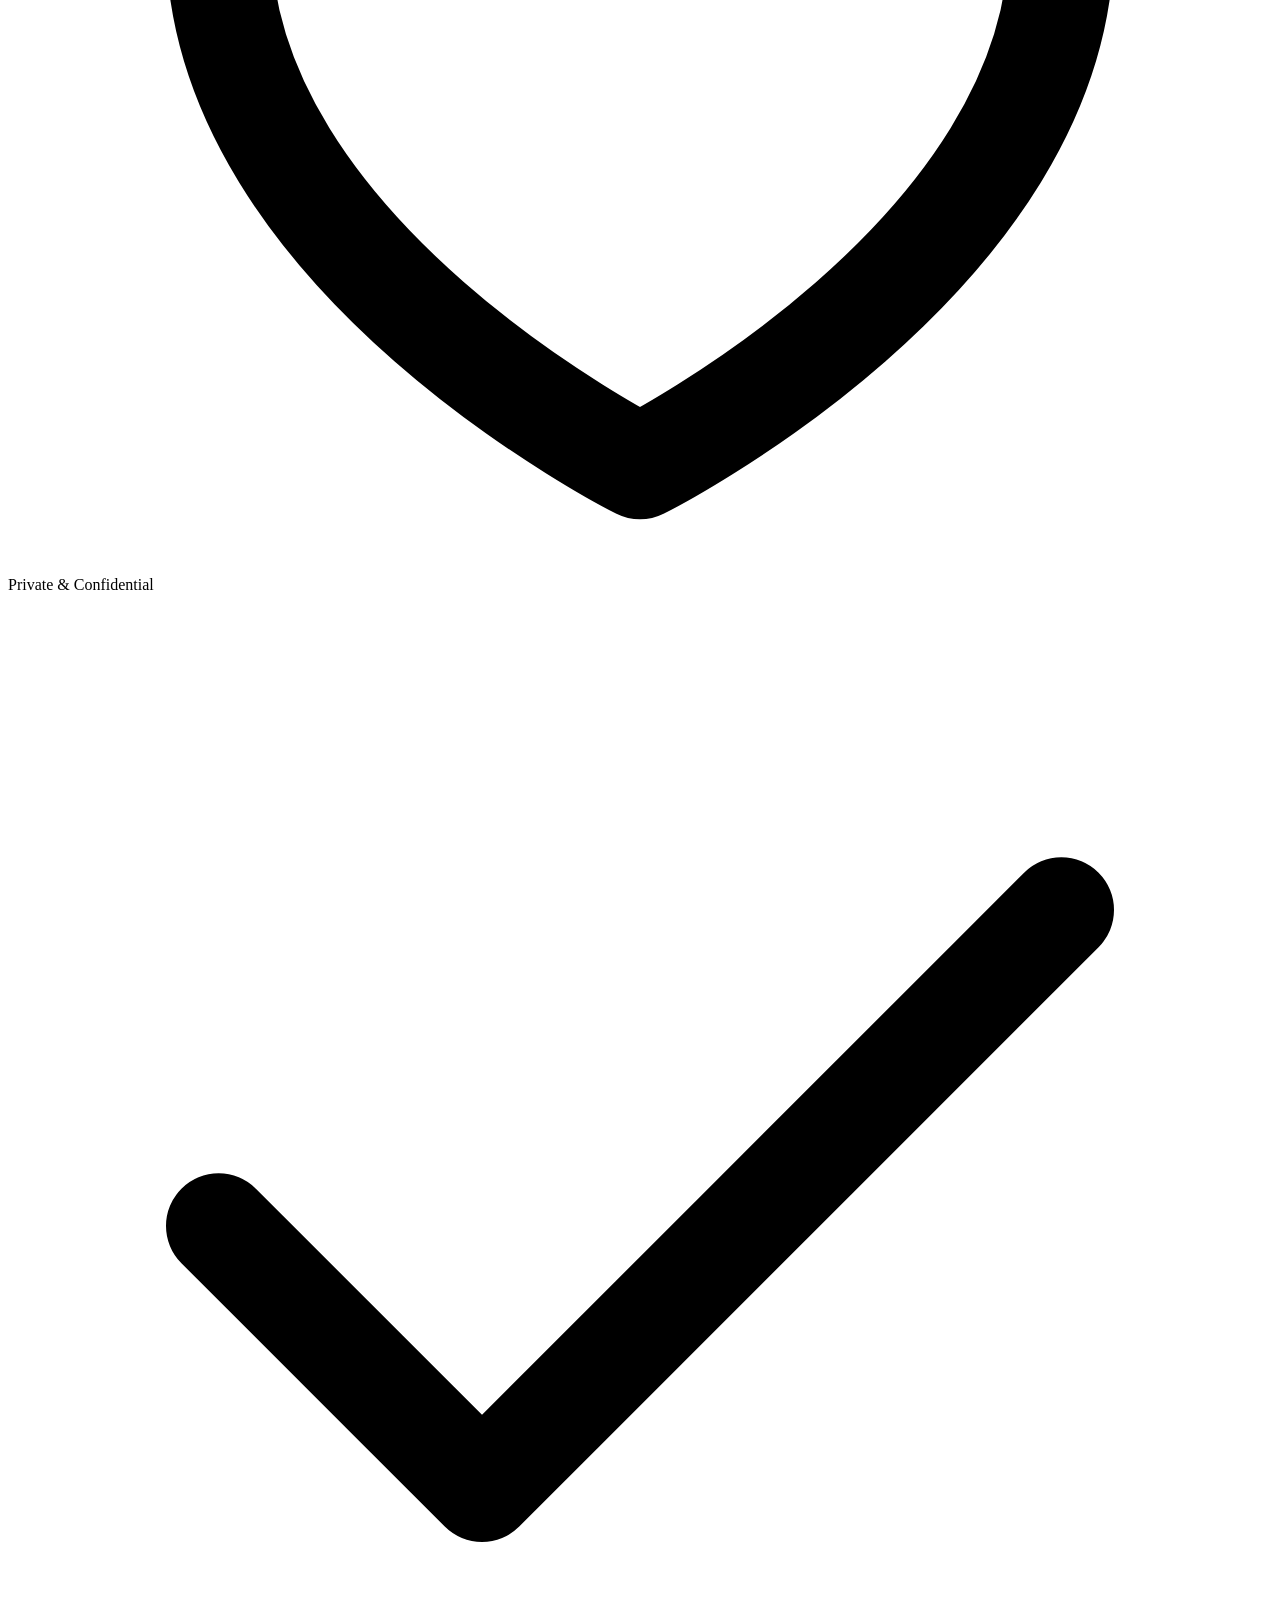
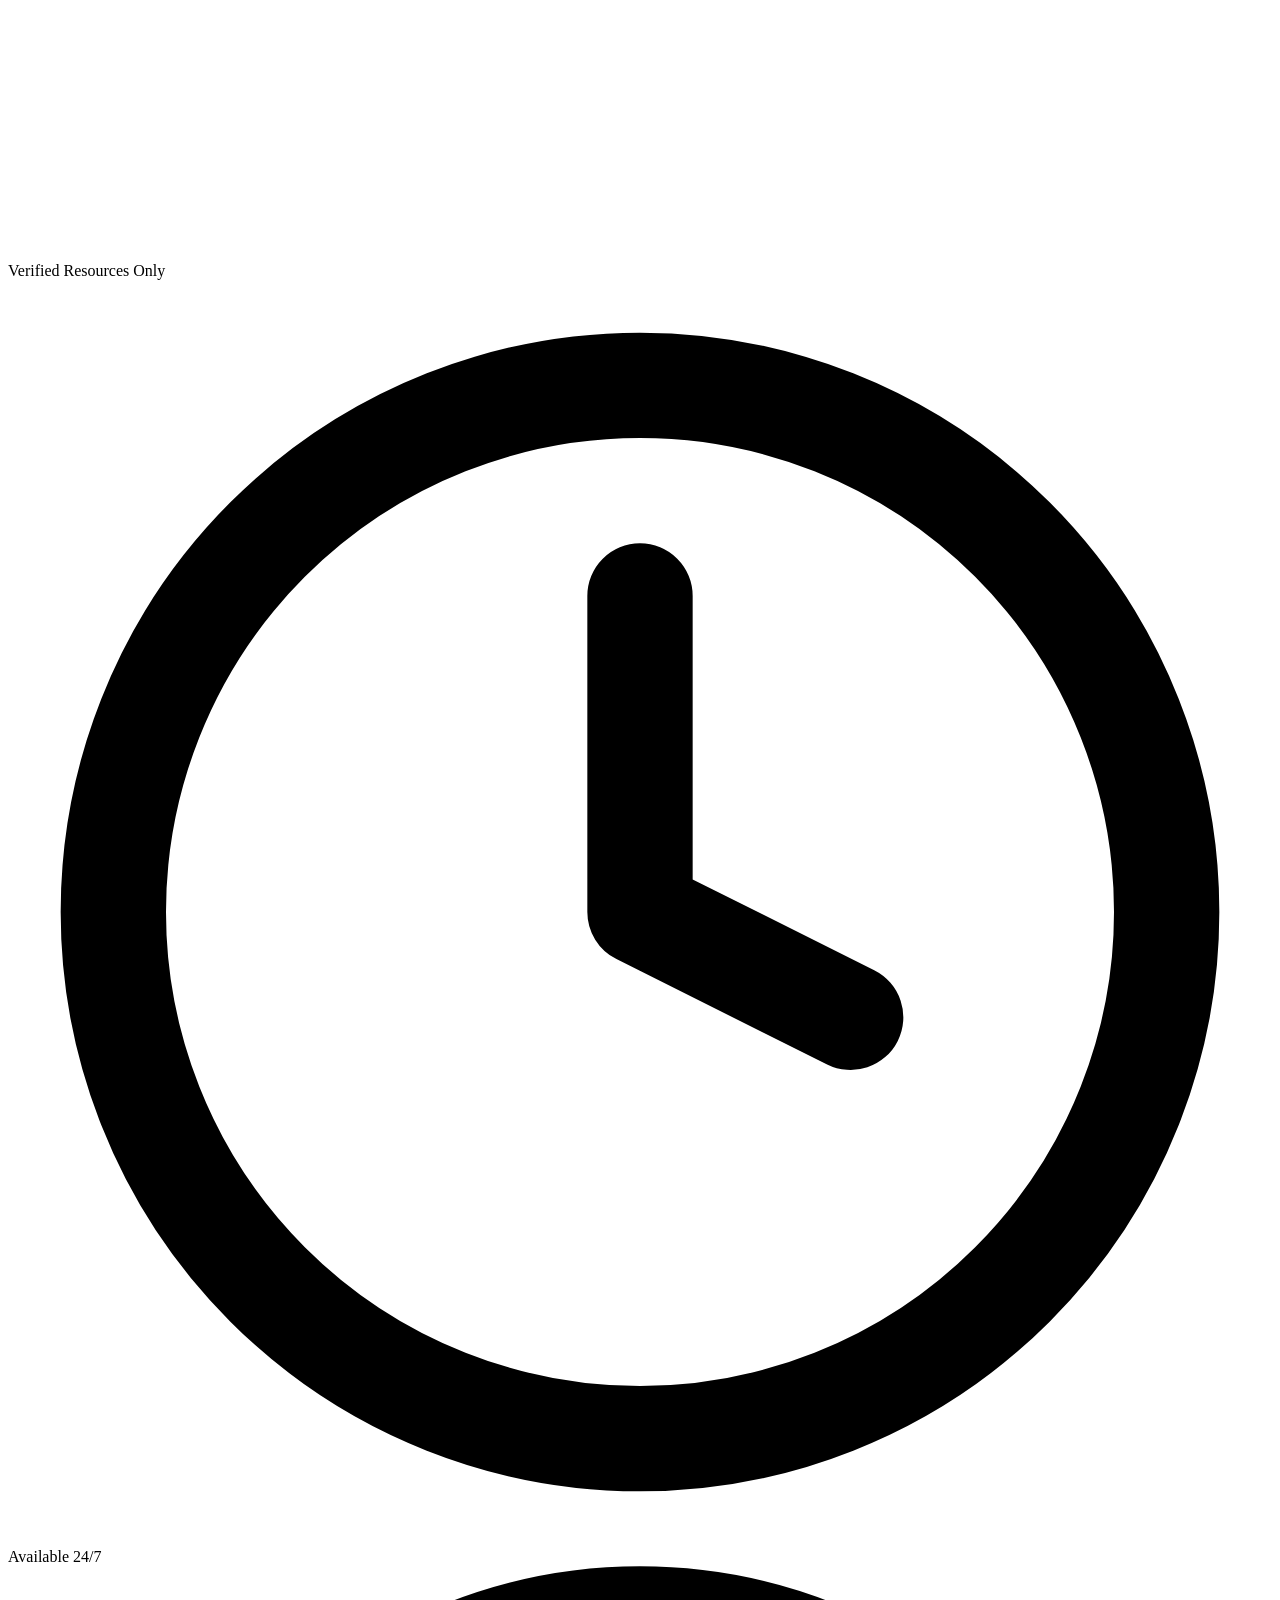
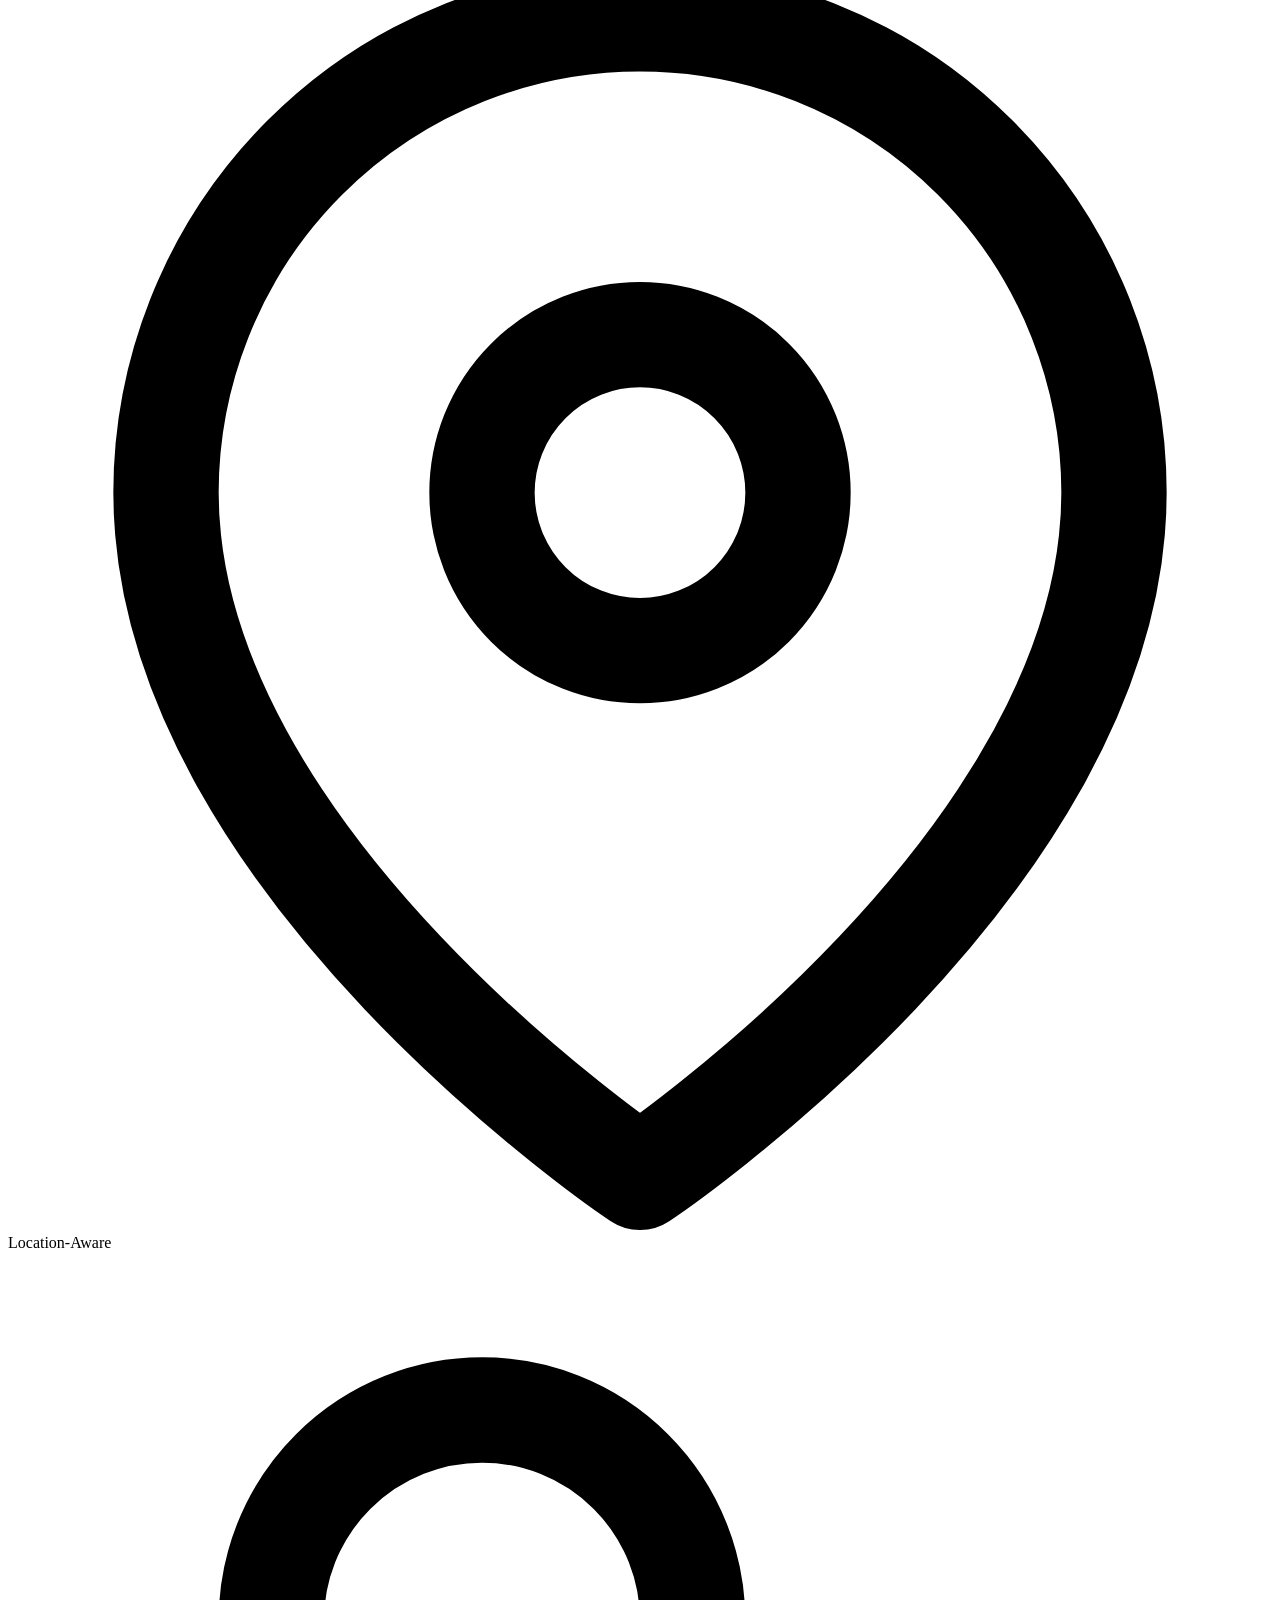
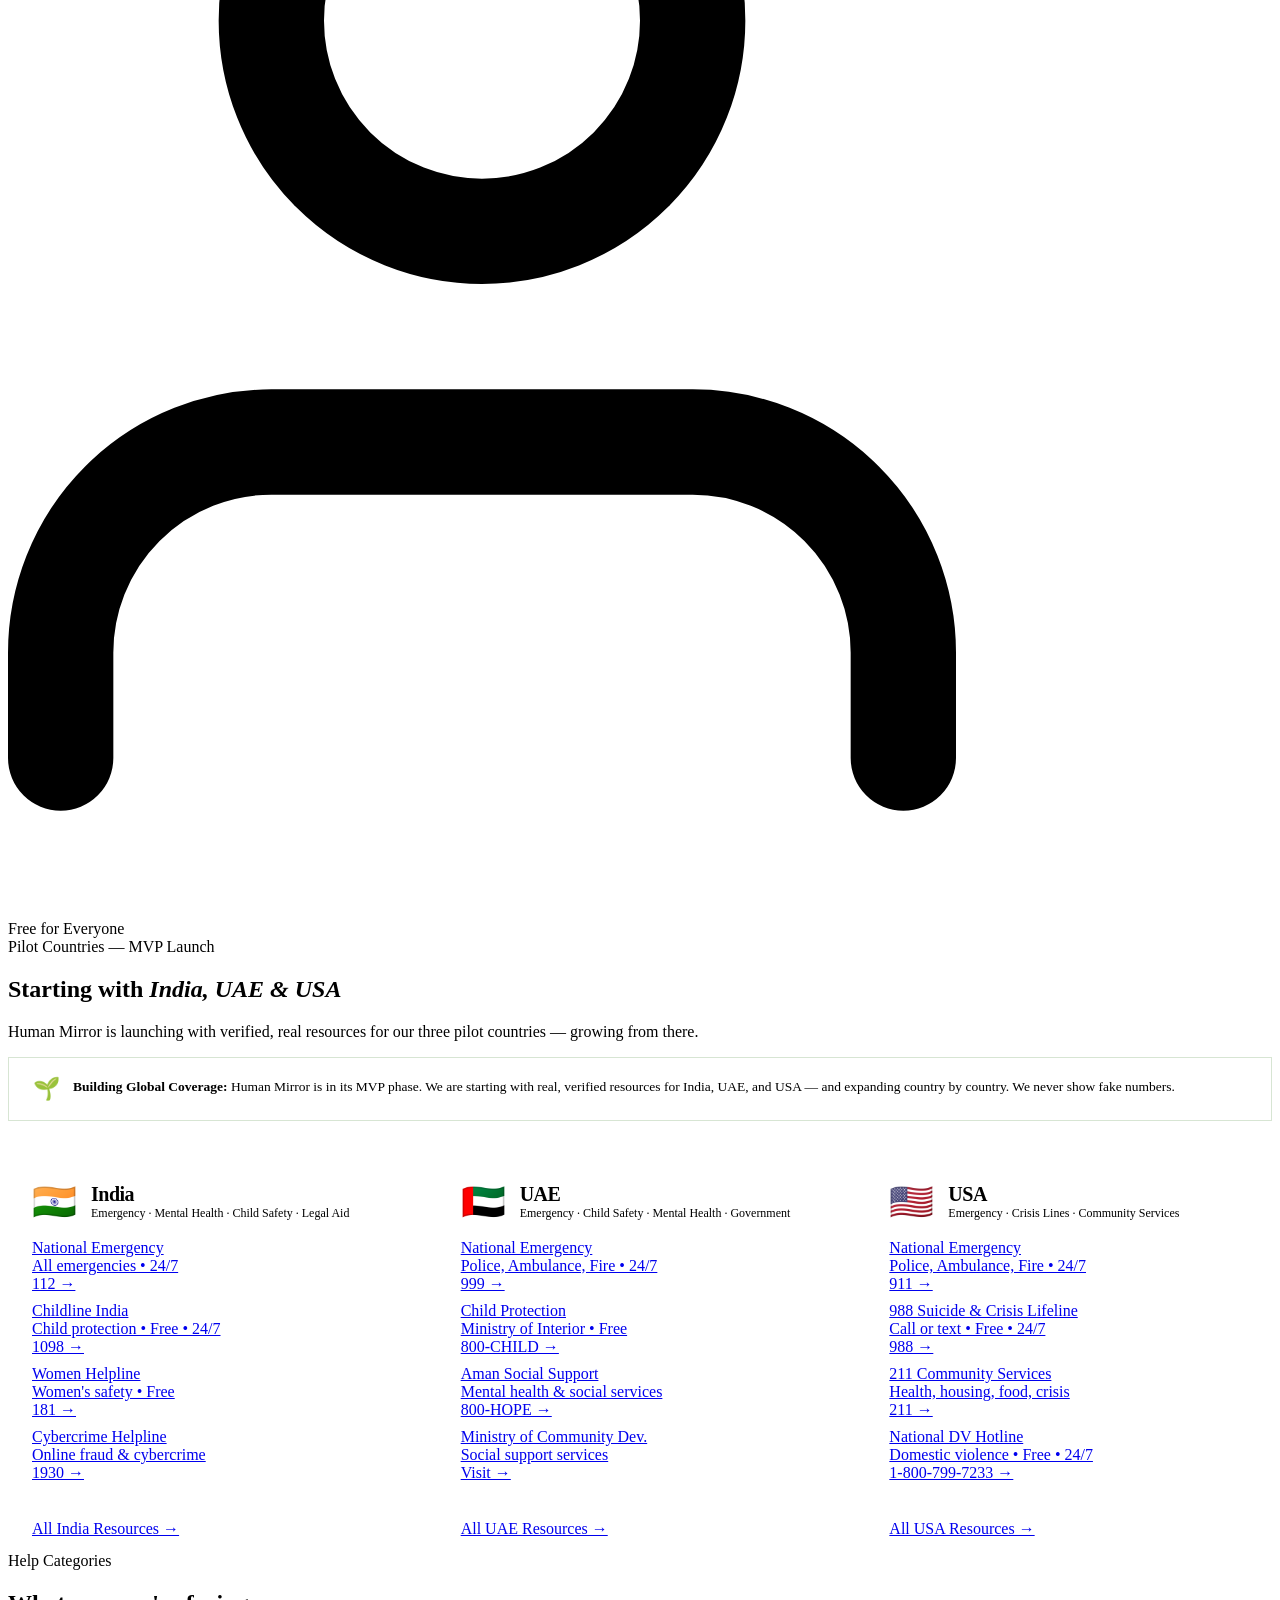
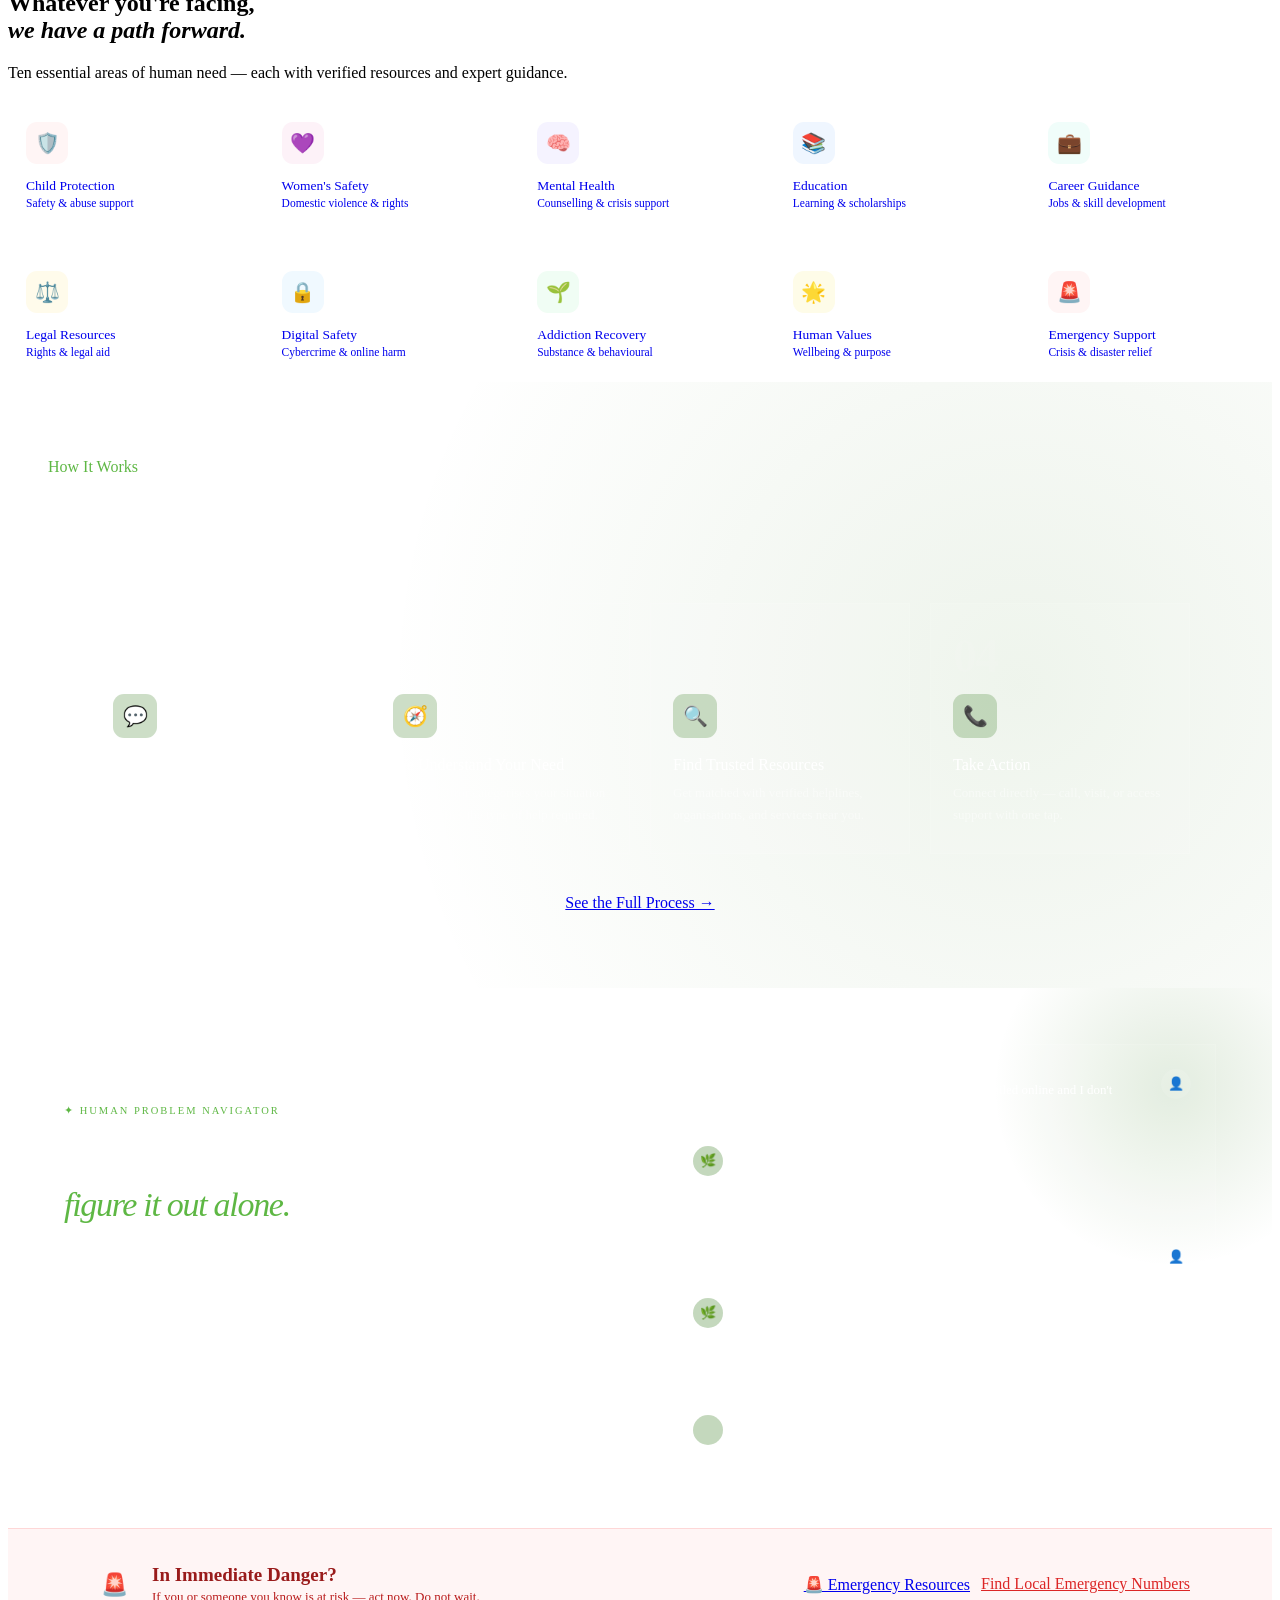
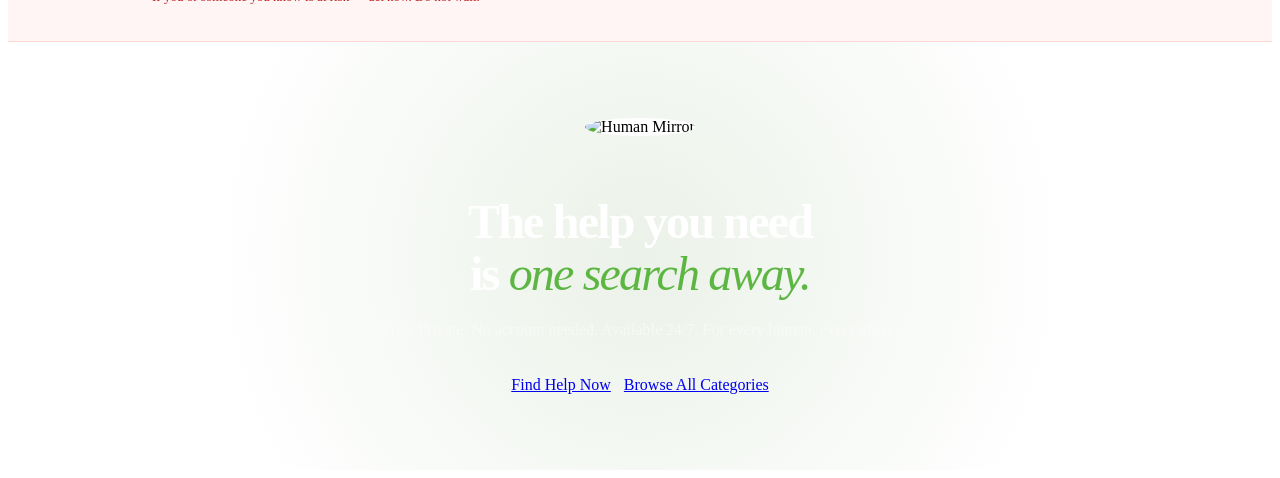
==== commit c84f26ae: "Add files via upload" ====
--- a/index.html
+++ b/index.html
@@ -3,424 +3,332 @@
 <head>
 <meta charset="UTF-8">
 <meta name="viewport" content="width=device-width, initial-scale=1.0">
+<meta name="description" content="Human Mirror — Connecting Every Human To The Help They Need. Find trusted support, resources, and guidance — free, anywhere in the world.">
+<meta property="og:title" content="Human Mirror — Connecting Every Human To The Help They Need">
+<meta property="og:description" content="Find trusted support, resources, guidance, and protection — wherever you are in the world.">
+<meta property="og:type" content="website">
+<meta property="og:url" content="https://humanmirror.fyi/">
+<meta property="og:image" content="https://humanmirror.fyi/assets/images/logo.png">
+<meta name="twitter:card" content="summary_large_image">
+<meta name="twitter:site" content="@HumanMirroryfi">
 <title>Human Mirror — Connecting Every Human To The Help They Need</title>
-<meta name="description" content="Human Mirror is a Global Digital Public Service Platform. Find trusted support, resources, guidance, and protection — wherever you are.">
+<link rel="icon" type="image/png" href="assets/images/logo.png">
+<link rel="canonical" href="https://humanmirror.fyi/">
 <link rel="stylesheet" href="assets/css/style.css">
 <style>
-/* HOME-SPECIFIC */
-.hero {
-  min-height: 100vh;
-  display: flex; flex-direction: column;
-  align-items: center; justify-content: center;
-  text-align: center;
-  padding: 130px 24px 80px;
-  position: relative; overflow: hidden;
-  background: var(--cream);
-}
-.hero-bg { position: absolute; inset: 0; pointer-events: none; overflow: hidden; }
-.hero-circle-1 { position: absolute; top: -200px; right: -200px; width: 700px; height: 700px; border-radius: 50%; background: radial-gradient(circle, rgba(58,125,35,0.05) 0%, transparent 70%); }
-.hero-circle-2 { position: absolute; bottom: -250px; left: -250px; width: 900px; height: 900px; border-radius: 50%; background: radial-gradient(circle, rgba(11,30,61,0.04) 0%, transparent 70%); }
-.hero-dots { position: absolute; inset: 0; background-image: radial-gradient(circle, rgba(11,30,61,0.06) 1px, transparent 1px); background-size: 44px 44px; opacity: 0.5; }
-.hero-content { position: relative; z-index: 1; max-width: 840px; }
-.hero-logo-wrap { margin-bottom: 36px; display: inline-block; }
-.hero-logo-img { width: 170px; height: 170px; object-fit: contain; border-radius: 50%; filter: drop-shadow(0 8px 32px rgba(11,30,61,0.12)); }
-.hero-badge { display: inline-flex; align-items: center; gap: 8px; background: var(--green-pale); color: var(--green); font-size: 11px; font-weight: 500; padding: 6px 18px; border-radius: 50px; border: 1px solid rgba(58,125,35,0.18); margin-bottom: 20px; letter-spacing: 1px; text-transform: uppercase; }
-.hero-badge::before { content: ''; width: 6px; height: 6px; border-radius: 50%; background: var(--green-light); animation: blink 2s infinite; }
-.hero-tagline-strip { display: flex; align-items: center; justify-content: center; gap: 14px; margin-bottom: 18px; }
-.hero-tagline-strip span { font-size: 12px; font-weight: 500; letter-spacing: 3px; text-transform: uppercase; color: var(--muted); }
-.hero-tagline-strip .dot { width: 4px; height: 4px; border-radius: 50%; background: var(--gold-light); }
-.hero h1 { font-family: 'Fraunces', serif; font-size: clamp(36px, 5.5vw, 68px); font-weight: 600; line-height: 1.1; letter-spacing: -2px; color: var(--navy); margin-bottom: 22px; }
-.hero h1 em { font-style: italic; color: var(--green-mid); font-weight: 300; }
-.hero-sub { font-size: clamp(16px, 2vw, 19px); color: var(--muted); line-height: 1.7; max-width: 560px; margin: 0 auto 48px; font-weight: 300; }
-/* search */
-.search-container { width: 100%; max-width: 660px; margin: 0 auto; }
-.search-box { display: flex; align-items: center; background: var(--white); border: 1.5px solid var(--border); border-radius: 100px; padding: 6px 6px 6px 28px; box-shadow: var(--shadow-md); transition: border-color .2s, box-shadow .2s; gap: 12px; }
-.search-box:focus-within { border-color: var(--green-mid); box-shadow: var(--shadow-md), 0 0 0 4px rgba(58,125,35,0.1); }
-.search-icon { width: 20px; height: 20px; color: var(--muted); flex-shrink: 0; }
-.search-input { flex: 1; border: none; outline: none; font-family: 'DM Sans', sans-serif; font-size: 16px; font-weight: 300; color: var(--navy); background: transparent; padding: 10px 0; min-width: 0; }
-.search-input::placeholder { color: rgba(107,122,153,0.65); }
-.search-btn { background: var(--navy); color: var(--white); border: none; border-radius: 50px; padding: 14px 32px; font-family: 'DM Sans', sans-serif; font-size: 15px; font-weight: 500; cursor: pointer; transition: background .2s, transform .15s; white-space: nowrap; display: flex; align-items: center; gap: 8px; }
-.search-btn:hover { background: var(--navy-mid); transform: scale(1.02); }
-.search-examples { margin-top: 18px; display: flex; flex-wrap: wrap; gap: 8px; justify-content: center; }
-.example-chip { background: var(--white); color: var(--muted); font-size: 13px; font-weight: 400; padding: 7px 16px; border-radius: 50px; border: 1px solid var(--border); cursor: pointer; transition: all .2s; box-shadow: var(--shadow-soft); }
-.example-chip:hover { background: var(--navy); color: var(--white); border-color: var(--navy); transform: translateY(-1px); }
-.location-hint { margin-top: 14px; font-size: 12px; color: var(--muted); display: flex; align-items: center; justify-content: center; gap: 6px; }
-.location-dot { width: 8px; height: 8px; border-radius: 50%; background: var(--green-light); animation: blink 2s infinite; }
-/* categories */
-.cat-grid { display: grid; grid-template-columns: repeat(5, 1fr); gap: 16px; }
-.cat-card { background: var(--white); border: 1px solid var(--border); border-radius: var(--radius); padding: 28px 20px; cursor: pointer; transition: all .25s; text-align: left; position: relative; overflow: hidden; text-decoration: none; display: block; }
-.cat-card::before { content: ''; position: absolute; bottom: 0; left: 0; right: 0; height: 3px; background: var(--cat-color, var(--green-mid)); transform: scaleX(0); transition: transform .25s; transform-origin: left; }
-.cat-card:hover { transform: translateY(-4px); box-shadow: var(--shadow-md); border-color: transparent; }
-.cat-card:hover::before { transform: scaleX(1); }
-.cat-icon { width: 44px; height: 44px; border-radius: 12px; display: flex; align-items: center; justify-content: center; margin-bottom: 16px; font-size: 22px; background: var(--cat-bg, var(--green-pale)); }
-.cat-name { font-size: 14px; font-weight: 500; color: var(--navy); margin-bottom: 4px; }
-.cat-count { font-size: 12px; color: var(--muted); }
-/* how section */
-.how-section { padding: 80px 40px; background: var(--navy); color: var(--white); overflow: hidden; position: relative; }
-.how-bg { position: absolute; inset: 0; background-image: radial-gradient(circle at 80% 50%, rgba(58,125,35,0.08) 0%, transparent 60%); pointer-events: none; }
-.how-section .section-tag { color: rgba(76,175,48,0.9); }
-.how-section .section-title { color: var(--white); }
-.how-section .section-desc { color: rgba(255,255,255,0.5); }
-.how-steps { max-width: 1100px; margin: 0 auto; display: grid; grid-template-columns: repeat(4, 1fr); gap: 24px; position: relative; z-index: 1; }
-.step-card { background: rgba(255,255,255,0.05); border: 1px solid rgba(255,255,255,0.08); border-radius: var(--radius); padding: 32px 24px; transition: background .2s; }
-.step-card:hover { background: rgba(255,255,255,0.09); }
-.step-num { font-family: 'Fraunces', serif; font-size: 52px; font-weight: 600; color: rgba(255,255,255,0.07); line-height: 1; margin-bottom: 16px; letter-spacing: -2px; }
-.step-icon-wrap { width: 48px; height: 48px; background: rgba(58,125,35,0.25); border-radius: 12px; display: flex; align-items: center; justify-content: center; font-size: 22px; margin-bottom: 20px; }
-.step-title { font-size: 17px; font-weight: 500; color: var(--white); margin-bottom: 10px; }
-.step-desc { font-size: 14px; color: rgba(255,255,255,0.48); line-height: 1.65; font-weight: 300; }
-/* location section */
-.loc-inner { max-width: 1100px; margin: 0 auto; display: grid; grid-template-columns: 1fr 1fr; gap: 64px; align-items: center; }
-.loc-visual { background: var(--white); border: 1px solid var(--border); border-radius: var(--radius); overflow: hidden; aspect-ratio: 4/3; display: flex; align-items: center; justify-content: center; }
-.map-placeholder { width: 100%; height: 100%; background: linear-gradient(135deg, #EFF3F9 0%, #EAF2E3 100%); display: flex; flex-direction: column; align-items: center; justify-content: center; gap: 12px; position: relative; overflow: hidden; }
-.map-grid { position: absolute; inset: 0; background-image: linear-gradient(rgba(11,30,61,0.05) 1px, transparent 1px), linear-gradient(90deg, rgba(11,30,61,0.05) 1px, transparent 1px); background-size: 40px 40px; }
-.map-pins { position: relative; z-index: 1; text-align: center; }
-.map-icon { font-size: 52px; filter: drop-shadow(0 4px 16px rgba(58,125,35,0.3)); margin-bottom: 10px; }
-.map-label { font-size: 14px; font-weight: 500; color: var(--navy); background: var(--white); padding: 7px 18px; border-radius: 50px; box-shadow: var(--shadow-soft); display: inline-block; }
-.resource-pills { display: flex; flex-direction: column; gap: 12px; margin-top: 24px; }
-.resource-pill { display: flex; align-items: center; justify-content: space-between; background: var(--white); border: 1px solid var(--border); border-radius: var(--radius-sm); padding: 14px 18px; transition: all .2s; cursor: pointer; }
-.resource-pill:hover { border-color: var(--green-mid); box-shadow: var(--shadow-soft); transform: translateX(4px); }
-.resource-info { display: flex; align-items: center; gap: 12px; }
-.resource-dot { width: 10px; height: 10px; border-radius: 50%; flex-shrink: 0; }
-.resource-name { font-size: 14px; font-weight: 500; color: var(--navy); }
-.resource-type { font-size: 12px; color: var(--muted); }
-.resource-action { font-size: 12px; color: var(--green-mid); font-weight: 500; white-space: nowrap; }
-/* AI section */
-.ai-section { padding: 80px 40px; background: var(--white); max-width: 1200px; margin: 0 auto; }
-.ai-inner { background: linear-gradient(135deg, var(--navy) 0%, var(--navy-light) 100%); border-radius: 24px; padding: 64px; display: grid; grid-template-columns: 1fr 1fr; gap: 64px; align-items: center; position: relative; overflow: hidden; }
-.ai-glow { position: absolute; top: -100px; right: -100px; width: 400px; height: 400px; border-radius: 50%; background: radial-gradient(circle, rgba(58,125,35,0.15) 0%, transparent 70%); pointer-events: none; }
-.ai-content { position: relative; z-index: 1; }
-.ai-tag { display: inline-flex; align-items: center; gap: 6px; font-size: 11px; font-weight: 500; letter-spacing: 2px; text-transform: uppercase; color: rgba(76,175,48,0.9); margin-bottom: 20px; }
-.ai-title { font-family: 'Fraunces', serif; font-size: 36px; font-weight: 600; color: var(--white); letter-spacing: -1.5px; line-height: 1.2; margin-bottom: 16px; }
-.ai-title em { font-style: italic; font-weight: 300; color: rgba(76,175,48,0.9); }
-.ai-desc { font-size: 16px; color: rgba(255,255,255,0.52); line-height: 1.65; font-weight: 300; margin-bottom: 28px; }
-.ai-feats { display: flex; flex-direction: column; gap: 11px; }
-.ai-feat { display: flex; align-items: center; gap: 11px; font-size: 14px; color: rgba(255,255,255,0.72); }
-.ai-feat-dot { width: 6px; height: 6px; border-radius: 50%; background: var(--green-light); flex-shrink: 0; }
-.ai-demo { background: rgba(255,255,255,0.05); border: 1px solid rgba(255,255,255,0.1); border-radius: var(--radius); padding: 28px; position: relative; z-index: 1; }
-.chat { display: flex; flex-direction: column; gap: 16px; }
-.chat-msg { display: flex; gap: 12px; align-items: flex-start; }
-.chat-msg.user { flex-direction: row-reverse; }
-.chat-av { width: 32px; height: 32px; border-radius: 50%; display: flex; align-items: center; justify-content: center; font-size: 14px; flex-shrink: 0; }
-.chat-msg.ai .chat-av { background: rgba(58,125,35,0.3); }
-.chat-msg.user .chat-av { background: rgba(255,255,255,0.12); }
-.chat-bub { padding: 12px 16px; border-radius: 14px; font-size: 13px; line-height: 1.55; max-width: 260px; }
-.chat-msg.ai .chat-bub { background: rgba(255,255,255,0.08); color: rgba(255,255,255,0.85); border-radius: 4px 14px 14px 14px; }
-.chat-msg.user .chat-bub { background: var(--green-mid); color: var(--white); border-radius: 14px 4px 14px 14px; }
-.typing { display: flex; gap: 4px; padding: 14px 16px; background: rgba(255,255,255,0.08); border-radius: 4px 14px 14px 14px; width: fit-content; }
-.typing span { width: 6px; height: 6px; border-radius: 50%; background: rgba(255,255,255,0.4); animation: typingBounce 1.4s infinite; }
-.typing span:nth-child(2) { animation-delay: .2s; }
-.typing span:nth-child(3) { animation-delay: .4s; }
-@keyframes typingBounce { 0%,60%,100%{transform:translateY(0);opacity:0.4} 30%{transform:translateY(-6px);opacity:1} }
-/* emergency bar */
-.emg-bar { padding: 36px 40px; background: #FFF5F5; border-top: 1px solid #FED7D7; border-bottom: 1px solid #FED7D7; }
-.emg-inner { max-width: 1100px; margin: 0 auto; display: flex; align-items: center; justify-content: space-between; gap: 24px; flex-wrap: wrap; }
-.emg-left { display: flex; align-items: center; gap: 16px; }
-.emg-icon { width: 52px; height: 52px; background: #DC2626; border-radius: 14px; display: flex; align-items: center; justify-content: center; font-size: 24px; animation: pulse-red 2.5s infinite; flex-shrink: 0; }
-.emg-title { font-family: 'Fraunces', serif; font-size: 20px; font-weight: 600; color: #991B1B; margin-bottom: 4px; }
-.emg-desc { font-size: 14px; color: #B91C1C; font-weight: 300; }
-.emg-btns { display: flex; gap: 12px; flex-wrap: wrap; }
+/* HOME-ONLY STYLES */
+.hero{min-height:100vh;display:flex;flex-direction:column;align-items:center;justify-content:center;text-align:center;padding:calc(var(--nav-h) + 60px) 24px 80px;position:relative;overflow:hidden;background:var(--cream);}
+.hero-bg{position:absolute;inset:0;pointer-events:none;}
+.hero-dots{position:absolute;inset:0;background-image:radial-gradient(circle,rgba(11,30,61,.06) 1px,transparent 1px);background-size:42px 42px;opacity:.45;}
+.hero-c1{position:absolute;top:-200px;right:-200px;width:660px;height:660px;border-radius:50%;background:radial-gradient(circle,rgba(58,125,35,.055) 0%,transparent 70%);}
+.hero-c2{position:absolute;bottom:-220px;left:-220px;width:800px;height:800px;border-radius:50%;background:radial-gradient(circle,rgba(11,30,61,.04) 0%,transparent 70%);}
+.hero-inner{position:relative;z-index:1;max-width:820px;}
+.hero-logo{width:160px;height:160px;object-fit:contain;border-radius:50%;background:#fff;margin:0 auto 28px;filter:drop-shadow(0 6px 24px rgba(11,30,61,.12));}
+.hero-badge{display:inline-flex;align-items:center;gap:7px;background:var(--green-pale);color:var(--green);font-size:10.5px;font-weight:500;padding:5px 16px;border-radius:50px;border:1px solid rgba(58,125,35,.18);margin-bottom:16px;letter-spacing:1px;text-transform:uppercase;}
+.hero-badge::before{content:'';width:6px;height:6px;border-radius:50%;background:var(--green-light);animation:blink 2s infinite;}
+.hero-rli{display:flex;align-items:center;justify-content:center;gap:14px;margin-bottom:16px;}
+.hero-rli span{font-size:11px;font-weight:500;letter-spacing:3px;text-transform:uppercase;color:var(--muted);}
+.hero-rli .dot{width:4px;height:4px;border-radius:50%;background:var(--gold);}
+.hero h1{font-family:'Fraunces',serif;font-size:clamp(34px,5.5vw,66px);font-weight:600;line-height:1.08;letter-spacing:-2px;color:var(--navy);margin-bottom:20px;}
+.hero h1 em{font-style:italic;color:var(--green-mid);font-weight:300;}
+.hero-sub{font-size:clamp(15px,1.8vw,18px);color:var(--muted);line-height:1.7;max-width:540px;margin:0 auto 44px;font-weight:300;}
+/* SEARCH */
+.search-wrap{width:100%;max-width:640px;margin:0 auto;}
+.search-box{display:flex;align-items:center;background:#fff;border:1.5px solid var(--border);border-radius:100px;padding:6px 6px 6px 24px;box-shadow:var(--shadow-md);transition:border-color .2s,box-shadow .2s;gap:10px;}
+.search-box:focus-within{border-color:var(--green-mid);box-shadow:var(--shadow-md),0 0 0 4px rgba(58,125,35,.09);}
+.search-icon{width:19px;height:19px;color:var(--muted);flex-shrink:0;}
+.search-input{flex:1;border:none;outline:none;font-size:15px;font-weight:300;color:var(--navy);background:transparent;padding:9px 0;min-width:0;}
+.search-input::placeholder{color:rgba(107,122,153,.6);}
+.search-btn{background:var(--navy);color:#fff;border:none;border-radius:50px;padding:13px 28px;font-size:14.5px;font-weight:500;cursor:pointer;transition:background .2s,transform .15s;display:flex;align-items:center;gap:7px;white-space:nowrap;flex-shrink:0;}
+.search-btn:hover{background:var(--navy-mid);transform:scale(1.02);}
+.chips{margin-top:17px;display:flex;flex-wrap:wrap;gap:7px;justify-content:center;}
+.chip-example{background:#fff;color:var(--muted);font-size:12.5px;font-weight:400;padding:6px 15px;border-radius:50px;border:1px solid var(--border);cursor:pointer;transition:all .2s;box-shadow:var(--shadow-sm);}
+.chip-example:hover{background:var(--navy);color:#fff;border-color:var(--navy);transform:translateY(-1px);}
+.loc-hint{margin-top:13px;font-size:12px;color:var(--muted);display:flex;align-items:center;justify-content:center;gap:6px;}
+.loc-dot{width:7px;height:7px;border-radius:50%;background:var(--green-light);animation:blink 2s infinite;}
+/* CATEGORY GRID */
+.cat-grid{display:grid;grid-template-columns:repeat(5,1fr);gap:14px;}
+.cat-card{background:#fff;border:1px solid var(--border);border-radius:var(--r);padding:24px 18px;cursor:pointer;transition:all .25s;text-align:left;position:relative;overflow:hidden;text-decoration:none;display:block;}
+.cat-card::after{content:'';position:absolute;bottom:0;left:0;right:0;height:3px;background:var(--cc,var(--green-mid));transform:scaleX(0);transition:transform .25s;transform-origin:left;}
+.cat-card:hover{transform:translateY(-4px);box-shadow:var(--shadow-md);border-color:transparent;}
+.cat-card:hover::after{transform:scaleX(1);}
+.cat-icon{width:42px;height:42px;border-radius:11px;display:flex;align-items:center;justify-content:center;margin-bottom:14px;font-size:20px;background:var(--cb,var(--green-pale));}
+.cat-name{font-size:13.5px;font-weight:500;color:var(--navy);margin-bottom:3px;}
+.cat-sub{font-size:11.5px;color:var(--muted);}
+/* HOW SECTION */
+.how-section{padding:76px 40px;background:var(--navy);color:#fff;position:relative;overflow:hidden;}
+.how-bg{position:absolute;inset:0;background-image:radial-gradient(circle at 80% 50%,rgba(58,125,35,.09) 0%,transparent 60%);pointer-events:none;}
+.how-section .s-tag{color:rgba(76,175,48,.9);}
+.how-section .s-title{color:#fff;}
+.how-section .s-desc{color:rgba(255,255,255,.5);}
+.how-steps{max-width:1100px;margin:0 auto;display:grid;grid-template-columns:repeat(4,1fr);gap:20px;position:relative;z-index:1;}
+.step-card{background:rgba(255,255,255,.05);border:1px solid rgba(255,255,255,.08);border-radius:var(--r);padding:28px 22px;transition:background .2s;}
+.step-card:hover{background:rgba(255,255,255,.09);}
+.step-num{font-family:'Fraunces',serif;font-size:48px;font-weight:600;color:rgba(255,255,255,.07);line-height:1;margin-bottom:14px;letter-spacing:-2px;}
+.step-ico{width:44px;height:44px;background:rgba(58,125,35,.25);border-radius:11px;display:flex;align-items:center;justify-content:center;font-size:20px;margin-bottom:18px;}
+.step-title{font-size:16px;font-weight:500;color:#fff;margin-bottom:8px;}
+.step-desc{font-size:13px;color:rgba(255,255,255,.48);line-height:1.65;font-weight:300;}
+/* PILOT COUNTRIES */
+.country-cards{display:grid;grid-template-columns:repeat(3,1fr);gap:22px;}
+.country-card{background:#fff;border:1px solid var(--border);border-radius:var(--r);overflow:hidden;transition:all .25s;}
+.country-card:hover{transform:translateY(-4px);box-shadow:var(--shadow-md);}
+.country-card-head{padding:24px 24px 16px;display:flex;align-items:center;gap:14px;}
+.country-flag{font-size:36px;}
+.country-name{font-family:'Fraunces',serif;font-size:20px;font-weight:600;color:var(--navy);letter-spacing:-.5px;}
+.country-sub{font-size:12px;color:var(--muted);}
+.country-body{padding:0 24px 24px;display:flex;flex-direction:column;gap:9px;}
+.country-footer{padding:14px 24px;border-top:1px solid var(--border);}
+/* EMG BAR */
+.emg-bar{padding:32px 40px;background:#FFF5F5;border-top:1px solid #FED7D7;border-bottom:1px solid #FED7D7;}
+.emg-bar-inner{max-width:1100px;margin:0 auto;display:flex;align-items:center;justify-content:space-between;gap:20px;flex-wrap:wrap;}
+.emg-icon-box{width:48px;height:48px;background:var(--red);border-radius:12px;display:flex;align-items:center;justify-content:center;font-size:22px;animation:pulse-red 2.5s infinite;flex-shrink:0;}
+.emg-title{font-family:'Fraunces',serif;font-size:19px;font-weight:600;color:#991B1B;margin-bottom:3px;}
+.emg-desc{font-size:13px;color:#B91C1C;font-weight:300;}
+.emg-actions{display:flex;gap:11px;flex-wrap:wrap;}
+/* AI TEASER */
+.ai-wrap{background:linear-gradient(135deg,var(--navy) 0%,#2B4F8C 100%);border-radius:var(--r-lg);padding:56px;display:grid;grid-template-columns:1fr 1fr;gap:56px;align-items:center;position:relative;overflow:hidden;}
+.ai-glow{position:absolute;top:-80px;right:-80px;width:360px;height:360px;border-radius:50%;background:radial-gradient(circle,rgba(58,125,35,.15) 0%,transparent 70%);pointer-events:none;}
+.ai-content{position:relative;z-index:1;}
+.ai-tag{font-size:10.5px;font-weight:500;letter-spacing:2px;text-transform:uppercase;color:rgba(76,175,48,.9);margin-bottom:18px;display:block;}
+.ai-title{font-family:'Fraunces',serif;font-size:clamp(26px,3.5vw,34px);font-weight:600;color:#fff;letter-spacing:-1.3px;line-height:1.2;margin-bottom:14px;}
+.ai-title em{font-style:italic;font-weight:300;color:rgba(76,175,48,.9);}
+.ai-desc{font-size:15px;color:rgba(255,255,255,.52);line-height:1.7;font-weight:300;margin-bottom:26px;}
+.ai-feats{display:flex;flex-direction:column;gap:10px;}
+.ai-feat{display:flex;align-items:center;gap:10px;font-size:13.5px;color:rgba(255,255,255,.72);}
+.ai-feat-dot{width:5px;height:5px;border-radius:50%;background:var(--green-light);flex-shrink:0;}
+.ai-demo{background:rgba(255,255,255,.05);border:1px solid rgba(255,255,255,.1);border-radius:var(--r);padding:24px;position:relative;z-index:1;}
+.chat{display:flex;flex-direction:column;gap:14px;}
+.chat-msg{display:flex;gap:10px;align-items:flex-start;}
+.chat-msg.user{flex-direction:row-reverse;}
+.chat-av{width:30px;height:30px;border-radius:50%;display:flex;align-items:center;justify-content:center;font-size:13px;flex-shrink:0;}
+.chat-msg.ai .chat-av{background:rgba(58,125,35,.3);}
+.chat-msg.user .chat-av{background:rgba(255,255,255,.12);}
+.chat-bub{padding:11px 15px;border-radius:13px;font-size:13px;line-height:1.55;max-width:240px;}
+.chat-msg.ai .chat-bub{background:rgba(255,255,255,.08);color:rgba(255,255,255,.85);border-radius:4px 13px 13px 13px;}
+.chat-msg.user .chat-bub{background:var(--green-mid);color:#fff;border-radius:13px 4px 13px 13px;}
+.typing{display:flex;gap:4px;padding:13px 15px;background:rgba(255,255,255,.08);border-radius:4px 13px 13px 13px;width:fit-content;}
+.typing span{width:6px;height:6px;border-radius:50%;background:rgba(255,255,255,.4);animation:typeBounce 1.4s infinite;}
+.typing span:nth-child(2){animation-delay:.2s;}
+.typing span:nth-child(3){animation-delay:.4s;}
+@keyframes typeBounce{0%,60%,100%{transform:translateY(0);opacity:.4}30%{transform:translateY(-6px);opacity:1}}
 /* CTA */
-.cta-section { padding: 80px 40px; background: var(--navy); text-align: center; position: relative; overflow: hidden; }
-.cta-bg { position: absolute; inset: 0; background-image: radial-gradient(circle at 50% 50%, rgba(58,125,35,0.1) 0%, transparent 65%); pointer-events: none; }
-.cta-inner { position: relative; z-index: 1; max-width: 600px; margin: 0 auto; }
-.cta-logo { width: 80px; height: 80px; object-fit: contain; border-radius: 50%; margin: 0 auto 24px; opacity: .9; }
-.cta-title { font-family: 'Fraunces', serif; font-size: clamp(32px, 5vw, 52px); font-weight: 600; color: var(--white); letter-spacing: -2px; margin-bottom: 20px; line-height: 1.1; }
-.cta-title em { font-style: italic; color: rgba(76,175,48,0.9); font-weight: 300; }
-.cta-sub { font-size: 17px; color: rgba(255,255,255,0.48); font-weight: 300; margin-bottom: 36px; line-height: 1.65; }
-.cta-btns { display: flex; gap: 14px; justify-content: center; flex-wrap: wrap; }
-/* stats */
-.stats-grid { display: grid; grid-template-columns: repeat(4, 1fr); gap: 24px; }
-/* regions */
-.regions-grid { display: grid; grid-template-columns: repeat(3, 1fr); gap: 20px; }
-.region-card { background: var(--white); border: 1px solid var(--border); border-radius: var(--radius); padding: 28px; transition: all .2s; cursor: pointer; }
-.region-card:hover { transform: translateY(-4px); box-shadow: var(--shadow-md); }
-.region-flag { font-size: 32px; margin-bottom: 12px; }
-.region-name { font-size: 16px; font-weight: 500; color: var(--navy); margin-bottom: 6px; }
-.region-desc { font-size: 13px; color: var(--muted); margin-bottom: 14px; line-height: 1.55; font-weight: 300; }
-.region-tags { display: flex; flex-wrap: wrap; gap: 6px; }
-/* vol */
-.vol-cards { display: grid; grid-template-columns: repeat(3, 1fr); gap: 20px; }
-.vol-card { background: var(--white); border: 1px solid var(--border); border-radius: var(--radius); padding: 32px 24px; transition: all .2s; }
-.vol-card:hover { transform: translateY(-4px); box-shadow: var(--shadow-md); }
-.vol-icon { font-size: 32px; margin-bottom: 16px; }
-.vol-title { font-size: 16px; font-weight: 500; color: var(--navy); margin-bottom: 8px; }
-.vol-desc { font-size: 13px; color: var(--muted); line-height: 1.55; font-weight: 300; margin-bottom: 16px; }
-.vol-link { font-size: 13px; color: var(--green-mid); font-weight: 500; }
-.vol-link:hover { text-decoration: underline; }
-/* logo ribbon */
-.logo-ribbon { padding: 56px 40px; background: var(--cream); text-align: center; border-top: 1px solid var(--border); border-bottom: 1px solid var(--border); }
-.logo-ribbon img { width: 120px; height: 120px; object-fit: contain; border-radius: 50%; margin: 0 auto 14px; filter: drop-shadow(0 4px 20px rgba(11,30,61,0.10)); }
-.logo-ribbon-rli { font-size: 12px; letter-spacing: 3px; text-transform: uppercase; color: var(--muted); margin-bottom: 8px; }
-.logo-ribbon-tag { font-size: 15px; color: var(--navy); font-weight: 300; }
-@media (max-width: 1024px) {
-  .cat-grid { grid-template-columns: repeat(3, 1fr); }
-  .how-steps { grid-template-columns: repeat(2, 1fr); }
-  .stats-grid { grid-template-columns: repeat(2, 1fr); }
-  .regions-grid { grid-template-columns: repeat(2, 1fr); }
-}
-@media (max-width: 768px) {
-  .hero { padding: 110px 20px 60px; }
-  .hero-logo-img { width: 120px; height: 120px; }
-  .cat-grid { grid-template-columns: repeat(2, 1fr); }
-  .how-section { padding: 60px 20px; }
-  .how-steps { grid-template-columns: 1fr; }
-  .loc-inner { grid-template-columns: 1fr; gap: 40px; }
-  .ai-inner { grid-template-columns: 1fr; padding: 40px 24px; gap: 36px; }
-  .ai-title { font-size: 28px; }
-  .emg-inner { flex-direction: column; align-items: flex-start; }
-  .stats-grid { grid-template-columns: repeat(2, 1fr); }
-  .regions-grid { grid-template-columns: 1fr; }
-  .vol-cards { grid-template-columns: 1fr; }
-  .cta-btns { flex-direction: column; align-items: center; }
-  .emg-bar { padding: 32px 20px; }
-  .logo-ribbon { padding: 48px 20px; }
-  .ai-section { padding: 60px 20px; }
-}
-@media (max-width: 480px) {
-  .cat-grid { grid-template-columns: 1fr 1fr; }
-  .search-box { border-radius: 18px; padding: 12px 16px; flex-direction: column; gap: 8px; }
-  .search-btn { width: 100%; justify-content: center; }
-}
+.cta-section{padding:76px 40px;background:var(--navy);text-align:center;position:relative;overflow:hidden;}
+.cta-section::before{content:'';position:absolute;inset:0;background:radial-gradient(circle at 50% 50%,rgba(58,125,35,.1) 0%,transparent 65%);}
+.cta-inner{position:relative;z-index:1;max-width:580px;margin:0 auto;}
+.cta-logo{width:72px;height:72px;object-fit:contain;border-radius:50%;background:#fff;margin:0 auto 20px;}
+.cta-title{font-family:'Fraunces',serif;font-size:clamp(30px,4.5vw,48px);font-weight:600;color:#fff;letter-spacing:-1.8px;margin-bottom:16px;line-height:1.1;}
+.cta-title em{font-style:italic;color:rgba(76,175,48,.9);font-weight:300;}
+.cta-sub{font-size:16px;color:rgba(255,255,255,.48);font-weight:300;margin-bottom:32px;line-height:1.65;}
+.cta-btns{display:flex;gap:13px;justify-content:center;flex-wrap:wrap;}
+/* STATS GRID */
+.stats-grid{display:grid;grid-template-columns:repeat(4,1fr);gap:20px;}
+/* PILOT STATUS BANNER */
+.pilot-banner{background:var(--green-pale);border:1px solid rgba(58,125,35,.2);border-radius:var(--r);padding:18px 24px;display:flex;align-items:flex-start;gap:13px;margin-bottom:36px;}
+.pilot-icon{font-size:22px;flex-shrink:0;}
+.pilot-text{font-size:13.5px;color:var(--green);line-height:1.6;font-weight:300;}
+.pilot-text strong{font-weight:600;color:var(--navy);}
+
+@media(max-width:1024px){.cat-grid{grid-template-columns:repeat(3,1fr);}.how-steps{grid-template-columns:repeat(2,1fr);}.stats-grid{grid-template-columns:repeat(2,1fr);}.country-cards{grid-template-columns:1fr 1fr;}}
+@media(max-width:768px){.hero{padding:calc(var(--nav-h)+44px) 20px 60px;}.hero-logo{width:120px;height:120px;}.cat-grid{grid-template-columns:repeat(2,1fr);}.how-section{padding:56px 20px;}.how-steps{grid-template-columns:1fr;}.ai-wrap{grid-template-columns:1fr;padding:36px 22px;gap:32px;}.ai-title{font-size:26px;}.emg-bar{padding:24px 20px;}.emg-bar-inner{flex-direction:column;align-items:flex-start;}.country-cards{grid-template-columns:1fr;}.cta-btns{flex-direction:column;align-items:center;}.stats-grid{grid-template-columns:1fr 1fr;}}
+@media(max-width:480px){.cat-grid{grid-template-columns:1fr 1fr;}.search-box{border-radius:16px;padding:10px 14px;flex-direction:column;gap:8px;}.search-btn{width:100%;justify-content:center;}}
 </style>
 </head>
 <body>
 <div id="hm-nav"></div>
+<main id="main-content">
 
 <!-- HERO -->
-<section class="hero" id="hero">
-  <div class="hero-bg">
-    <div class="hero-dots"></div>
-    <div class="hero-circle-1"></div>
-    <div class="hero-circle-2"></div>
-  </div>
-  <div class="hero-content">
-    <div class="hero-logo-wrap anim-hero">
-      <img class="hero-logo-img" src="assets/images/logo.png" alt="Human Mirror — Reflect. Learn. Improve."/>
-    </div>
-    <div class="hero-tagline-strip anim-hero-1">
-      <span>Reflect</span><div class="dot"></div>
-      <span>Learn</span><div class="dot"></div>
-      <span>Improve</span>
-    </div>
-    <div class="hero-badge anim-hero-1">Global Digital Public Service Platform</div>
-    <h1 class="anim-hero-2">Connecting <em>Every Human</em><br>To The Help They Need.</h1>
-    <p class="hero-sub anim-hero-3">Find trusted support, resources, guidance, protection, education, and opportunities — wherever you are in the world.</p>
-    <div class="search-container anim-hero-3">
+<section class="hero" id="search">
+  <div class="hero-bg"><div class="hero-dots"></div><div class="hero-c1"></div><div class="hero-c2"></div></div>
+  <div class="hero-inner">
+    <img class="hero-logo ah" src="assets/images/logo.png" alt="Human Mirror — Reflect. Learn. Improve." width="160" height="160"/>
+    <div class="hero-rli ah1">
+      <span>Reflect</span><div class="dot"></div><span>Learn</span><div class="dot"></div><span>Improve</span>
+    </div>
+    <div class="hero-badge ah1">Global Digital Public Service Platform</div>
+    <h1 class="ah2">Connecting <em>Every Human</em><br>To The Help They Need.</h1>
+    <p class="hero-sub ah3">Find trusted support, resources, guidance, and protection — wherever you are in the world. Free. Always.</p>
+    <div class="search-wrap ah3">
       <div class="search-box">
         <svg class="search-icon" viewBox="0 0 24 24" fill="none" stroke="currentColor" stroke-width="2" stroke-linecap="round" stroke-linejoin="round"><circle cx="11" cy="11" r="8"/><line x1="21" y1="21" x2="16.65" y2="16.65"/></svg>
-        <input type="text" class="search-input" id="searchInput" placeholder="Describe your situation or what you need help with…" aria-label="Search for help"/>
+        <input type="text" class="search-input" id="searchInput" placeholder="Describe your problem… e.g. I need mental health support" aria-label="Search for help"/>
         <button class="search-btn" id="searchBtn">
-          <svg width="15" height="15" viewBox="0 0 24 24" fill="none" stroke="currentColor" stroke-width="2.5" stroke-linecap="round" stroke-linejoin="round"><line x1="5" y1="12" x2="19" y2="12"/><polyline points="12 5 19 12 12 19"/></svg>
+          <svg width="14" height="14" viewBox="0 0 24 24" fill="none" stroke="currentColor" stroke-width="2.5" stroke-linecap="round" stroke-linejoin="round"><line x1="5" y1="12" x2="19" y2="12"/><polyline points="12 5 19 12 12 19"/></svg>
           Find Help
         </button>
       </div>
-      <div class="search-examples">
-        <span class="example-chip" data-query="I need mental health support">Mental Health</span>
-        <span class="example-chip" data-query="I lost my job and need guidance">Lost My Job</span>
-        <span class="example-chip" data-query="Child protection and safety">Child Safety</span>
-        <span class="example-chip" data-query="Legal rights guidance">Legal Rights</span>
-        <span class="example-chip" data-query="I am struggling with addiction">Addiction Help</span>
-        <span class="example-chip" data-query="Women safety resources near me">Women Safety</span>
-      </div>
-      <div class="location-hint">
-        <div class="location-dot"></div>
-        <span id="locationText">Detecting your location to show relevant local resources…</span>
-      </div>
+      <div class="chips">
+        <span class="chip-example" data-q="I am being blackmailed online">Blackmail / Cybercrime</span>
+        <span class="chip-example" data-q="I need mental health support">Mental Health</span>
+        <span class="chip-example" data-q="My child is missing">Missing Child</span>
+        <span class="chip-example" data-q="I need career guidance">Career Guidance</span>
+        <span class="chip-example" data-q="I need legal help">Legal Help</span>
+        <span class="chip-example" data-q="I am struggling with addiction">Addiction</span>
+      </div>
+      <div class="loc-hint"><div class="loc-dot"></div><span id="loc-hint">Detecting your location for relevant resources…</span></div>
     </div>
   </div>
 </section>
 
 <!-- TRUST BAR -->
 <div class="trust-bar reveal">
-  <div class="trust-item">
-    <svg viewBox="0 0 24 24" fill="none" stroke="currentColor" stroke-width="2" stroke-linecap="round" stroke-linejoin="round"><path d="M12 22s8-4 8-10V5l-8-3-8 3v7c0 6 8 10 8 10z"/></svg>
-    Private &amp; Confidential
-  </div>
-  <div class="trust-divider"></div>
-  <div class="trust-item">
-    <svg viewBox="0 0 24 24" fill="none" stroke="currentColor" stroke-width="2" stroke-linecap="round" stroke-linejoin="round"><polyline points="20 6 9 17 4 12"/></svg>
-    Verified Resources Only
-  </div>
-  <div class="trust-divider"></div>
-  <div class="trust-item">
-    <svg viewBox="0 0 24 24" fill="none" stroke="currentColor" stroke-width="2" stroke-linecap="round" stroke-linejoin="round"><circle cx="12" cy="12" r="10"/><polyline points="12 6 12 12 16 14"/></svg>
-    Available 24/7
-  </div>
-  <div class="trust-divider"></div>
-  <div class="trust-item">
-    <svg viewBox="0 0 24 24" fill="none" stroke="currentColor" stroke-width="2" stroke-linecap="round" stroke-linejoin="round"><path d="M21 10c0 7-9 13-9 13s-9-6-9-13a9 9 0 0 1 18 0z"/><circle cx="12" cy="10" r="3"/></svg>
-    Location-Aware
-  </div>
-  <div class="trust-divider"></div>
-  <div class="trust-item">
-    <svg viewBox="0 0 24 24" fill="none" stroke="currentColor" stroke-width="2" stroke-linecap="round" stroke-linejoin="round"><path d="M17 21v-2a4 4 0 0 0-4-4H5a4 4 0 0 0-4 4v2"/><circle cx="9" cy="7" r="4"/><path d="M23 21v-2a4 4 0 0 0-3-3.87"/><path d="M16 3.13a4 4 0 0 1 0 7.75"/></svg>
-    Free for Everyone
-  </div>
+  <div class="trust-item"><svg viewBox="0 0 24 24" fill="none" stroke="currentColor" stroke-width="2" stroke-linecap="round" stroke-linejoin="round"><path d="M12 22s8-4 8-10V5l-8-3-8 3v7c0 6 8 10 8 10z"/></svg>Private &amp; Confidential</div>
+  <div class="trust-div"></div>
+  <div class="trust-item"><svg viewBox="0 0 24 24" fill="none" stroke="currentColor" stroke-width="2" stroke-linecap="round" stroke-linejoin="round"><polyline points="20 6 9 17 4 12"/></svg>Verified Resources Only</div>
+  <div class="trust-div"></div>
+  <div class="trust-item"><svg viewBox="0 0 24 24" fill="none" stroke="currentColor" stroke-width="2" stroke-linecap="round" stroke-linejoin="round"><circle cx="12" cy="12" r="10"/><polyline points="12 6 12 12 16 14"/></svg>Available 24/7</div>
+  <div class="trust-div"></div>
+  <div class="trust-item"><svg viewBox="0 0 24 24" fill="none" stroke="currentColor" stroke-width="2" stroke-linecap="round" stroke-linejoin="round"><path d="M21 10c0 7-9 13-9 13s-9-6-9-13a9 9 0 0 1 18 0z"/><circle cx="12" cy="10" r="3"/></svg>Location-Aware</div>
+  <div class="trust-div"></div>
+  <div class="trust-item"><svg viewBox="0 0 24 24" fill="none" stroke="currentColor" stroke-width="2" stroke-linecap="round" stroke-linejoin="round"><path d="M17 21v-2a4 4 0 0 0-4-4H5a4 4 0 0 0-4 4v2"/><circle cx="9" cy="7" r="4"/></svg>Free for Everyone</div>
 </div>
 
+<!-- PILOT COUNTRIES -->
+<section class="s" style="background:var(--white)">
+  <div class="s-w">
+    <div class="s-head reveal">
+      <div class="s-tag">Pilot Countries — MVP Launch</div>
+      <h2 class="s-title">Starting with <em>India, UAE &amp; USA</em></h2>
+      <p class="s-desc">Human Mirror is launching with verified, real resources for our three pilot countries — growing from there.</p>
+    </div>
+    <div class="pilot-banner reveal">
+      <div class="pilot-icon">🌱</div>
+      <div class="pilot-text"><strong>Building Global Coverage:</strong> Human Mirror is in its MVP phase. We are starting with real, verified resources for India, UAE, and USA — and expanding country by country. We never show fake numbers.</div>
+    </div>
+    <div class="country-cards">
+      <div class="country-card reveal">
+        <div class="country-card-head"><div class="country-flag">🇮🇳</div><div><div class="country-name">India</div><div class="country-sub">Emergency · Mental Health · Child Safety · Legal Aid</div></div></div>
+        <div class="country-body">
+          <a href="tel:112" class="res-card"><div class="res-card-left"><div class="res-dot" style="background:#DC2626"></div><div><div class="res-name">National Emergency</div><div class="res-meta">All emergencies • 24/7</div></div></div><span class="res-action">112 →</span></a>
+          <a href="tel:1098" class="res-card"><div class="res-card-left"><div class="res-dot" style="background:#DC2626"></div><div><div class="res-name">Childline India</div><div class="res-meta">Child protection • Free • 24/7</div></div></div><span class="res-action">1098 →</span></a>
+          <a href="tel:181" class="res-card"><div class="res-card-left"><div class="res-dot" style="background:#DB2777"></div><div><div class="res-name">Women Helpline</div><div class="res-meta">Women's safety • Free</div></div></div><span class="res-action">181 →</span></a>
+          <a href="tel:1930" class="res-card"><div class="res-card-left"><div class="res-dot" style="background:#0284C7"></div><div><div class="res-name">Cybercrime Helpline</div><div class="res-meta">Online fraud & cybercrime</div></div></div><span class="res-action">1930 →</span></a>
+        </div>
+        <div class="country-footer"><a href="global-resources.html#india" class="btn btn-outline btn-sm" style="width:100%;justify-content:center;">All India Resources →</a></div>
+      </div>
+      <div class="country-card reveal rd1">
+        <div class="country-card-head"><div class="country-flag">🇦🇪</div><div><div class="country-name">UAE</div><div class="country-sub">Emergency · Child Safety · Mental Health · Government</div></div></div>
+        <div class="country-body">
+          <a href="tel:999" class="res-card"><div class="res-card-left"><div class="res-dot" style="background:#DC2626"></div><div><div class="res-name">National Emergency</div><div class="res-meta">Police, Ambulance, Fire • 24/7</div></div></div><span class="res-action">999 →</span></a>
+          <a href="tel:800CHILD" class="res-card"><div class="res-card-left"><div class="res-dot" style="background:#DC2626"></div><div><div class="res-name">Child Protection</div><div class="res-meta">Ministry of Interior • Free</div></div></div><span class="res-action">800-CHILD →</span></a>
+          <a href="tel:8004673" class="res-card"><div class="res-card-left"><div class="res-dot" style="background:#7C3AED"></div><div><div class="res-name">Aman Social Support</div><div class="res-meta">Mental health & social services</div></div></div><span class="res-action">800-HOPE →</span></a>
+          <a href="https://www.mcd.gov.ae" target="_blank" rel="noopener" class="res-card"><div class="res-card-left"><div class="res-dot" style="background:#0D9488"></div><div><div class="res-name">Ministry of Community Dev.</div><div class="res-meta">Social support services</div></div></div><span class="res-action">Visit →</span></a>
+        </div>
+        <div class="country-footer"><a href="global-resources.html#uae" class="btn btn-outline btn-sm" style="width:100%;justify-content:center;">All UAE Resources →</a></div>
+      </div>
+      <div class="country-card reveal rd2">
+        <div class="country-card-head"><div class="country-flag">🇺🇸</div><div><div class="country-name">USA</div><div class="country-sub">Emergency · Crisis Lines · Community Services</div></div></div>
+        <div class="country-body">
+          <a href="tel:911" class="res-card"><div class="res-card-left"><div class="res-dot" style="background:#DC2626"></div><div><div class="res-name">National Emergency</div><div class="res-meta">Police, Ambulance, Fire • 24/7</div></div></div><span class="res-action">911 →</span></a>
+          <a href="tel:988" class="res-card"><div class="res-card-left"><div class="res-dot" style="background:#7C3AED"></div><div><div class="res-name">988 Suicide &amp; Crisis Lifeline</div><div class="res-meta">Call or text • Free • 24/7</div></div></div><span class="res-action">988 →</span></a>
+          <a href="tel:211" class="res-card"><div class="res-card-left"><div class="res-dot" style="background:#0D9488"></div><div><div class="res-name">211 Community Services</div><div class="res-meta">Health, housing, food, crisis</div></div></div><span class="res-action">211 →</span></a>
+          <a href="tel:18007997233" class="res-card"><div class="res-card-left"><div class="res-dot" style="background:#DB2777"></div><div><div class="res-name">National DV Hotline</div><div class="res-meta">Domestic violence • Free • 24/7</div></div></div><span class="res-action">1-800-799-7233 →</span></a>
+        </div>
+        <div class="country-footer"><a href="global-resources.html#usa" class="btn btn-outline btn-sm" style="width:100%;justify-content:center;">All USA Resources →</a></div>
+      </div>
+    </div>
+  </div>
+</section>
+
 <!-- CATEGORIES -->
-<section class="section" style="background:var(--cream)">
-  <div class="section-inner-wide">
-    <div class="section-header reveal">
-      <div class="section-tag">Help Categories</div>
-      <h2 class="section-title">Whatever you're facing,<br><em>we have a path forward.</em></h2>
-      <p class="section-desc">Ten essential areas of human need, each with verified resources, expert guidance, and community support.</p>
+<section class="s" style="background:var(--cream)">
+  <div class="s-ww">
+    <div class="s-head reveal">
+      <div class="s-tag">Help Categories</div>
+      <h2 class="s-title">Whatever you're facing,<br><em>we have a path forward.</em></h2>
+      <p class="s-desc">Ten essential areas of human need — each with verified resources and expert guidance.</p>
     </div>
     <div class="cat-grid">
-      <a href="categories.html" class="cat-card reveal" style="--cat-color:#DC2626;--cat-bg:#FFF5F5;"><div class="cat-icon">🛡️</div><div class="cat-name">Child Protection</div><div class="cat-count">2,400+ resources</div></a>
-      <a href="categories.html" class="cat-card reveal reveal-delay-1" style="--cat-color:#DB2777;--cat-bg:#FDF2F8;"><div class="cat-icon">💜</div><div class="cat-name">Women Safety</div><div class="cat-count">1,800+ resources</div></a>
-      <a href="categories.html" class="cat-card reveal reveal-delay-2" style="--cat-color:#7C3AED;--cat-bg:#F5F3FF;"><div class="cat-icon">🧠</div><div class="cat-name">Mental Health</div><div class="cat-count">3,200+ resources</div></a>
-      <a href="categories.html" class="cat-card reveal reveal-delay-3" style="--cat-color:#2563EB;--cat-bg:#EFF6FF;"><div class="cat-icon">📚</div><div class="cat-name">Education</div><div class="cat-count">5,000+ resources</div></a>
-      <a href="categories.html" class="cat-card reveal reveal-delay-4" style="--cat-color:#0D9488;--cat-bg:#F0FDFA;"><div class="cat-icon">💼</div><div class="cat-name">Career Guidance</div><div class="cat-count">2,100+ resources</div></a>
-      <a href="categories.html" class="cat-card reveal" style="--cat-color:#D97706;--cat-bg:#FFFBEB;"><div class="cat-icon">⚖️</div><div class="cat-name">Legal Rights</div><div class="cat-count">1,500+ resources</div></a>
-      <a href="categories.html" class="cat-card reveal reveal-delay-1" style="--cat-color:#0284C7;--cat-bg:#F0F9FF;"><div class="cat-icon">🔒</div><div class="cat-name">Cyber Safety</div><div class="cat-count">900+ resources</div></a>
-      <a href="categories.html" class="cat-card reveal reveal-delay-2" style="--cat-color:#16A34A;--cat-bg:#F0FDF4;"><div class="cat-icon">🌱</div><div class="cat-name">Addiction Recovery</div><div class="cat-count">1,200+ resources</div></a>
-      <a href="categories.html" class="cat-card reveal reveal-delay-3" style="--cat-color:#8B6914;--cat-bg:#FEFCE8;"><div class="cat-icon">🌟</div><div class="cat-name">Human Values</div><div class="cat-count">800+ resources</div></a>
-      <a href="categories.html" class="cat-card reveal reveal-delay-4" style="--cat-color:#3A7D23;--cat-bg:#EAF2E3;"><div class="cat-icon">🤝</div><div class="cat-name">Community Resources</div><div class="cat-count">4,600+ resources</div></a>
+      <a href="categories.html#child-protection" class="cat-card reveal" style="--cc:#DC2626;--cb:#FFF5F5;"><div class="cat-icon">🛡️</div><div class="cat-name">Child Protection</div><div class="cat-sub">Safety &amp; abuse support</div></a>
+      <a href="categories.html#womens-safety" class="cat-card reveal rd1" style="--cc:#DB2777;--cb:#FDF2F8;"><div class="cat-icon">💜</div><div class="cat-name">Women's Safety</div><div class="cat-sub">Domestic violence &amp; rights</div></a>
+      <a href="categories.html#mental-health" class="cat-card reveal rd2" style="--cc:#7C3AED;--cb:#F5F3FF;"><div class="cat-icon">🧠</div><div class="cat-name">Mental Health</div><div class="cat-sub">Counselling &amp; crisis support</div></a>
+      <a href="categories.html#education" class="cat-card reveal rd3" style="--cc:#2563EB;--cb:#EFF6FF;"><div class="cat-icon">📚</div><div class="cat-name">Education</div><div class="cat-sub">Learning &amp; scholarships</div></a>
+      <a href="categories.html#career-guidance" class="cat-card reveal rd4" style="--cc:#0D9488;--cb:#F0FDFA;"><div class="cat-icon">💼</div><div class="cat-name">Career Guidance</div><div class="cat-sub">Jobs &amp; skill development</div></a>
+      <a href="categories.html#legal-assistance" class="cat-card reveal" style="--cc:#D97706;--cb:#FFFBEB;"><div class="cat-icon">⚖️</div><div class="cat-name">Legal Resources</div><div class="cat-sub">Rights &amp; legal aid</div></a>
+      <a href="categories.html#digital-safety" class="cat-card reveal rd1" style="--cc:#0284C7;--cb:#F0F9FF;"><div class="cat-icon">🔒</div><div class="cat-name">Digital Safety</div><div class="cat-sub">Cybercrime &amp; online harm</div></a>
+      <a href="categories.html#addiction-recovery" class="cat-card reveal rd2" style="--cc:#16A34A;--cb:#F0FDF4;"><div class="cat-icon">🌱</div><div class="cat-name">Addiction Recovery</div><div class="cat-sub">Substance &amp; behavioural</div></a>
+      <a href="categories.html#human-values" class="cat-card reveal rd3" style="--cc:#8B6914;--cb:#FEFCE8;"><div class="cat-icon">🌟</div><div class="cat-name">Human Values</div><div class="cat-sub">Wellbeing &amp; purpose</div></a>
+      <a href="categories.html#emergency-support" class="cat-card reveal rd4" style="--cc:#DC2626;--cb:#FFF5F5;"><div class="cat-icon">🚨</div><div class="cat-name">Emergency Support</div><div class="cat-sub">Crisis &amp; disaster relief</div></a>
     </div>
   </div>
 </section>
 
 <!-- HOW IT WORKS -->
-<section class="how-section" id="how">
+<section class="how-section">
   <div class="how-bg"></div>
-  <div class="section-header reveal">
-    <div class="section-tag">How It Works</div>
-    <h2 class="section-title">From confusion <em>to clarity</em><br>in minutes.</h2>
-    <p class="section-desc">Human Mirror guides you from your problem to the right solution — step by step.</p>
+  <div class="s-head reveal">
+    <div class="s-tag">How It Works</div>
+    <h2 class="s-title">From confusion <em>to clarity</em><br>in minutes.</h2>
+    <p class="s-desc">Human Mirror guides you step by step — from your problem to the right solution.</p>
   </div>
   <div class="how-steps">
-    <div class="step-card reveal"><div class="step-num">01</div><div class="step-icon-wrap">🔍</div><div class="step-title">Describe Your Situation</div><div class="step-desc">Type what you're going through in your own words. No judgment. No forms. Just tell us what's happening.</div></div>
-    <div class="step-card reveal reveal-delay-1"><div class="step-num">02</div><div class="step-icon-wrap">📍</div><div class="step-title">We Detect Your Location</div><div class="step-desc">Human Mirror identifies your country, region, and city to surface locally relevant, verified resources automatically.</div></div>
-    <div class="step-card reveal reveal-delay-2"><div class="step-num">03</div><div class="step-icon-wrap">🤖</div><div class="step-title">AI Navigates For You</div><div class="step-desc">Our AI Problem Navigation Engine understands your needs and matches you to the right resources with empathy.</div></div>
-    <div class="step-card reveal reveal-delay-3"><div class="step-num">04</div><div class="step-icon-wrap">💛</div><div class="step-title">Connect &amp; Get Help</div><div class="step-desc">Direct contact to helplines, counselors, government services, NGOs, and community support near you.</div></div>
-  </div>
-  <div style="text-align:center;margin-top:48px;position:relative;z-index:1;">
-    <a href="how-it-works.html" class="btn btn-outline-white">See Full Process →</a>
-  </div>
-</section>
-
-<!-- LOCATION SECTION -->
-<section class="section" style="background:var(--off-white)" id="location">
-  <div class="loc-inner">
-    <div class="reveal">
-      <div class="section-tag">Near You</div>
-      <h2 class="section-title" style="text-align:left;font-size:36px;margin-bottom:14px;">Help that knows<br><em>where you are.</em></h2>
-      <p class="section-desc" style="text-align:left;margin:0 0 24px;">Human Mirror is location-intelligent. It automatically surfaces emergency contacts, helplines, and services specific to your country, state, and city.</p>
-      <div class="resource-pills">
-        <div class="resource-pill"><div class="resource-info"><div class="resource-dot" style="background:#DC2626;"></div><div><div class="resource-name">Childline — 1098</div><div class="resource-type">Child Protection • India</div></div></div><div class="resource-action">Call Now →</div></div>
-        <div class="resource-pill"><div class="resource-info"><div class="resource-dot" style="background:#7C3AED;"></div><div><div class="resource-name">iCall Mental Health Helpline</div><div class="resource-type">Mental Health • India</div></div></div><div class="resource-action">Connect →</div></div>
-        <div class="resource-pill"><div class="resource-info"><div class="resource-dot" style="background:#DB2777;"></div><div><div class="resource-name">Women Helpline — 181</div><div class="resource-type">Women Safety • India</div></div></div><div class="resource-action">Call Now →</div></div>
-        <div class="resource-pill"><div class="resource-info"><div class="resource-dot" style="background:#0284C7;"></div><div><div class="resource-name">Cybercrime Portal — 1930</div><div class="resource-type">Cyber Safety • India</div></div></div><div class="resource-action">Visit →</div></div>
-      </div>
-    </div>
-    <div class="loc-visual reveal"><div class="map-placeholder"><div class="map-grid"></div><div class="map-pins"><div class="map-icon">🌏</div><div class="map-label">📍 Resources Near You</div></div></div></div>
-  </div>
-</section>
-
-<!-- AI SECTION -->
-<section class="ai-section">
-  <div class="ai-inner reveal">
-    <div class="ai-glow"></div>
-    <div class="ai-content">
-      <div class="ai-tag">✦ AI-Powered Navigation Engine</div>
-      <h2 class="ai-title">You don't have to<br><em>figure it out alone.</em></h2>
-      <p class="ai-desc">Our AI Problem Navigation Engine understands human situations with empathy and precision — guiding you to the right help, even when you don't know what you need.</p>
-      <div class="ai-feats">
-        <div class="ai-feat"><div class="ai-feat-dot"></div>Understands complex, emotional situations</div>
-        <div class="ai-feat"><div class="ai-feat-dot"></div>Multi-language support across 40+ languages</div>
-        <div class="ai-feat"><div class="ai-feat-dot"></div>Recommends verified, location-specific resources</div>
-        <div class="ai-feat"><div class="ai-feat-dot"></div>Private, confidential — no data stored</div>
-        <div class="ai-feat"><div class="ai-feat-dot"></div>Available 24 hours, 7 days a week</div>
-      </div>
-    </div>
-    <div class="ai-demo">
-      <div class="chat">
-        <div class="chat-msg user"><div class="chat-av">👤</div><div class="chat-bub">My daughter is being bullied at school and I don't know what to do.</div></div>
-        <div class="chat-msg ai"><div class="chat-av">🌿</div><div class="chat-bub">I understand how distressing this must feel. You're doing the right thing by seeking help. Can I ask — has this been physical or emotional?</div></div>
-        <div class="chat-msg user"><div class="chat-av">👤</div><div class="chat-bub">Mostly emotional — name calling and exclusion.</div></div>
-        <div class="chat-msg ai"><div class="chat-av">🌿</div><div class="chat-bub">Based on your location, here are 3 verified resources that can help right now…</div></div>
-        <div class="chat-msg ai"><div class="chat-av"></div><div class="typing"><span></span><span></span><span></span></div></div>
+    <div class="step-card reveal"><div class="step-num">01</div><div class="step-ico">💬</div><div class="step-title">Describe Your Situation</div><div class="step-desc">Type what you're going through in plain language. No judgment. No forms.</div></div>
+    <div class="step-card reveal rd1"><div class="step-num">02</div><div class="step-ico">🧭</div><div class="step-title">We Understand Your Need</div><div class="step-desc">Human Mirror categorises your situation and identifies the type of help required.</div></div>
+    <div class="step-card reveal rd2"><div class="step-num">03</div><div class="step-ico">🔍</div><div class="step-title">Find Trusted Resources</div><div class="step-desc">Get matched with verified helplines, organisations, and services near you.</div></div>
+    <div class="step-card reveal rd3"><div class="step-num">04</div><div class="step-ico">📞</div><div class="step-title">Take Action</div><div class="step-desc">Connect directly — call, visit, or access support with one tap.</div></div>
+  </div>
+  <div style="text-align:center;margin-top:40px;position:relative;z-index:1;">
+    <a href="how-it-works.html" class="btn btn-outline-w">See the Full Process →</a>
+  </div>
+</section>
+
+<!-- AI NAVIGATOR TEASER -->
+<section class="s" style="background:var(--white)">
+  <div class="s-w">
+    <div class="ai-wrap reveal">
+      <div class="ai-glow"></div>
+      <div class="ai-content">
+        <span class="ai-tag">✦ Human Problem Navigator</span>
+        <h2 class="ai-title">You don't have to<br><em>figure it out alone.</em></h2>
+        <p class="ai-desc">Tell Human Mirror what you're going through — in your own words — and we'll navigate you to the right help. No forms. No jargon.</p>
+        <div class="ai-feats">
+          <div class="ai-feat"><div class="ai-feat-dot"></div>Understands emotional, informal language</div>
+          <div class="ai-feat"><div class="ai-feat-dot"></div>Maps your problem to the right category</div>
+          <div class="ai-feat"><div class="ai-feat-dot"></div>Surfaces locally-relevant, verified resources</div>
+          <div class="ai-feat"><div class="ai-feat-dot"></div>Private — no data stored, no account needed</div>
+        </div>
+      </div>
+      <div class="ai-demo">
+        <div class="chat">
+          <div class="chat-msg user"><div class="chat-av">👤</div><div class="chat-bub">I am being blackmailed online and I don't know what to do.</div></div>
+          <div class="chat-msg ai"><div class="chat-av">🌿</div><div class="chat-bub">I understand — this is a serious situation and you are right to seek help. Are you in India, UAE, or another country?</div></div>
+          <div class="chat-msg user"><div class="chat-av">👤</div><div class="chat-bub">India.</div></div>
+          <div class="chat-msg ai"><div class="chat-av">🌿</div><div class="chat-bub">Here are your immediate steps: Report to Cybercrime Helpline 1930 (free, 24/7) and file at cybercrime.gov.in. Do not pay the blackmailer.</div></div>
+          <div class="chat-msg ai"><div class="chat-av"></div><div class="typing"><span></span><span></span><span></span></div></div>
+        </div>
       </div>
     </div>
   </div>
 </section>
 
 <!-- EMERGENCY BAR -->
-<section class="emg-bar" id="emergency">
-  <div class="emg-inner">
-    <div class="emg-left">
-      <div class="emg-icon">🚨</div>
-      <div>
-        <div class="emg-title">In Immediate Danger?</div>
-        <div class="emg-desc">If you or someone you know is in immediate danger, contact emergency services now. Don't wait.</div>
-      </div>
-    </div>
-    <div class="emg-btns">
+<div class="emg-bar" id="emergency-bar">
+  <div class="emg-bar-inner">
+    <div style="display:flex;align-items:center;gap:14px;">
+      <div class="emg-icon-box">🚨</div>
+      <div><div class="emg-title">In Immediate Danger?</div><div class="emg-desc">If you or someone you know is at risk — act now. Do not wait.</div></div>
+    </div>
+    <div class="emg-actions">
       <a href="emergency.html" class="btn btn-red">🚨 Emergency Resources</a>
-      <a href="emergency.html" class="btn btn-outline" style="border-color:#DC2626;color:#DC2626;">Find Local Emergency Numbers</a>
-    </div>
-  </div>
-</section>
-
-<!-- GLOBAL REACH -->
-<section class="section" style="background:var(--off-white)">
-  <div class="section-inner">
-    <div class="section-header reveal">
-      <div class="section-tag">Global Reach</div>
-      <h2 class="section-title">One platform.<br><em>Every country.</em> Every human.</h2>
-      <p class="section-desc">Human Mirror is designed from day one to serve every nation, every community, and every person on Earth.</p>
-    </div>
-    <div class="regions-grid">
-      <div class="region-card reveal"><div class="region-flag">🇮🇳</div><div class="region-name">India</div><div class="region-desc">Childline, NIMHANS, iCall, Cybercrime portal, Women helplines, District Legal Services</div><div class="region-tags"><span class="chip">Child Safety</span><span class="chip">Mental Health</span><span class="chip">Legal Aid</span></div></div>
-      <div class="region-card reveal reveal-delay-1"><div class="region-flag">🇦🇪</div><div class="region-name">UAE</div><div class="region-desc">Ministry of Community Development, EWAA shelters, Watani programme, Government digital services</div><div class="region-tags"><span class="chip">Family Services</span><span class="chip">Legal Rights</span></div></div>
-      <div class="region-card reveal reveal-delay-2"><div class="region-flag">🇺🇸</div><div class="region-name">United States</div><div class="region-desc">211 helpline network, SAMHSA, NAMI, local shelters, crisis text lines, government benefit locator</div><div class="region-tags"><span class="chip">211 Network</span><span class="chip">Mental Health</span></div></div>
-      <div class="region-card reveal reveal-delay-3"><div class="region-flag">🌍</div><div class="region-name">Sub-Saharan Africa</div><div class="region-desc">UNICEF country offices, local NGO networks, mobile-first resources, SMS-based helplines</div><div class="region-tags"><span class="chip">Offline Access</span><span class="chip">SMS Help</span></div></div>
-      <div class="region-card reveal reveal-delay-4"><div class="region-flag">🇬🇧</div><div class="region-name">United Kingdom</div><div class="region-desc">NHS mental health, Citizens Advice, Childline UK, Refuge, Samaritans, gov.uk services</div><div class="region-tags"><span class="chip">NHS Linked</span><span class="chip">Crisis Lines</span></div></div>
-      <div class="region-card reveal"><div class="region-flag">🌐</div><div class="region-name">+ 190 More Countries</div><div class="region-desc">Expanding resource database covering every nation. Local partnerships being established globally.</div><div class="region-tags"><span class="chip chip-green">Always Growing</span><span class="chip chip-green">Open Platform</span></div></div>
-    </div>
-    <div style="text-align:center;margin-top:40px;"><a href="global-resources.html" class="btn btn-outline">Explore Global Directory →</a></div>
-  </div>
-</section>
-
-<!-- VOLUNTEER -->
-<section class="section" style="background:var(--white)">
-  <div class="section-inner" style="max-width:960px;">
-    <div class="section-header reveal">
-      <div class="section-tag">Join The Mission</div>
-      <h2 class="section-title">Become part of<br><em>something larger.</em></h2>
-      <p class="section-desc">Human Mirror is built by people who believe every human deserves access to the right help. Join us.</p>
-    </div>
-    <div class="vol-cards">
-      <div class="vol-card reveal"><div class="vol-icon">🧭</div><div class="vol-title">Volunteer Guide</div><div class="vol-desc">Help people navigate the platform in their local language. Make a real difference from wherever you are.</div><a href="volunteer.html" class="vol-link">Become a Guide →</a></div>
-      <div class="vol-card reveal reveal-delay-1"><div class="vol-icon">📋</div><div class="vol-title">Resource Curator</div><div class="vol-desc">Help verify and add local resources, helplines, and services for your country or community.</div><a href="volunteer.html" class="vol-link">Curate Resources →</a></div>
-      <div class="vol-card reveal reveal-delay-2"><div class="vol-icon">🤝</div><div class="vol-title">Partner Organisation</div><div class="vol-desc">NGOs, government bodies, and social enterprises — list your services and reach those who need you most.</div><a href="partner.html" class="vol-link">Partner With Us →</a></div>
-    </div>
-  </div>
-</section>
-
-<!-- LOGO RIBBON -->
-<div class="logo-ribbon reveal">
-  <img src="assets/images/logo.png" alt="Human Mirror Logo"/>
-  <div class="logo-ribbon-rli">Reflect. Learn. Improve.</div>
-  <div class="gold-line"></div>
-  <div class="logo-ribbon-tag">Connecting Every Human To The Help They Need</div>
+      <a href="emergency.html#numbers" class="btn btn-outline" style="border-color:#DC2626;color:#DC2626;">Find Local Emergency Numbers</a>
+    </div>
+  </div>
 </div>
 
 <!-- CTA -->
 <section class="cta-section">
-  <div class="cta-bg"></div>
   <div class="cta-inner reveal">
-    <img class="cta-logo" src="assets/images/logo.png" alt="Human Mirror"/>
+    <img class="cta-logo" src="assets/images/logo.png" alt="Human Mirror" width="72" height="72"/>
     <h2 class="cta-title">The help you need<br>is <em>one search away.</em></h2>
-    <p class="cta-sub">No matter where you are, what you're facing, or what language you speak — Human Mirror is here for you. Free. Always.</p>
+    <p class="cta-sub">Free. Private. No account needed. Available 24/7. For every human, everywhere.</p>
     <div class="cta-btns">
-      <a href="#hero" class="btn btn-green btn-lg">Find Help Now</a>
-      <a href="categories.html" class="btn btn-outline-white btn-lg">Explore All Resources</a>
-    </div>
-  </div>
-</section>
-
+      <a href="#search" class="btn btn-green btn-lg">Find Help Now</a>
+      <a href="categories.html" class="btn btn-outline-w btn-lg">Browse All Categories</a>
+    </div>
+  </div>
+</section>
+
+</main>
 <div id="hm-footer"></div>
 <script src="assets/js/layout.js"></script>
 <script src="assets/js/main.js"></script>
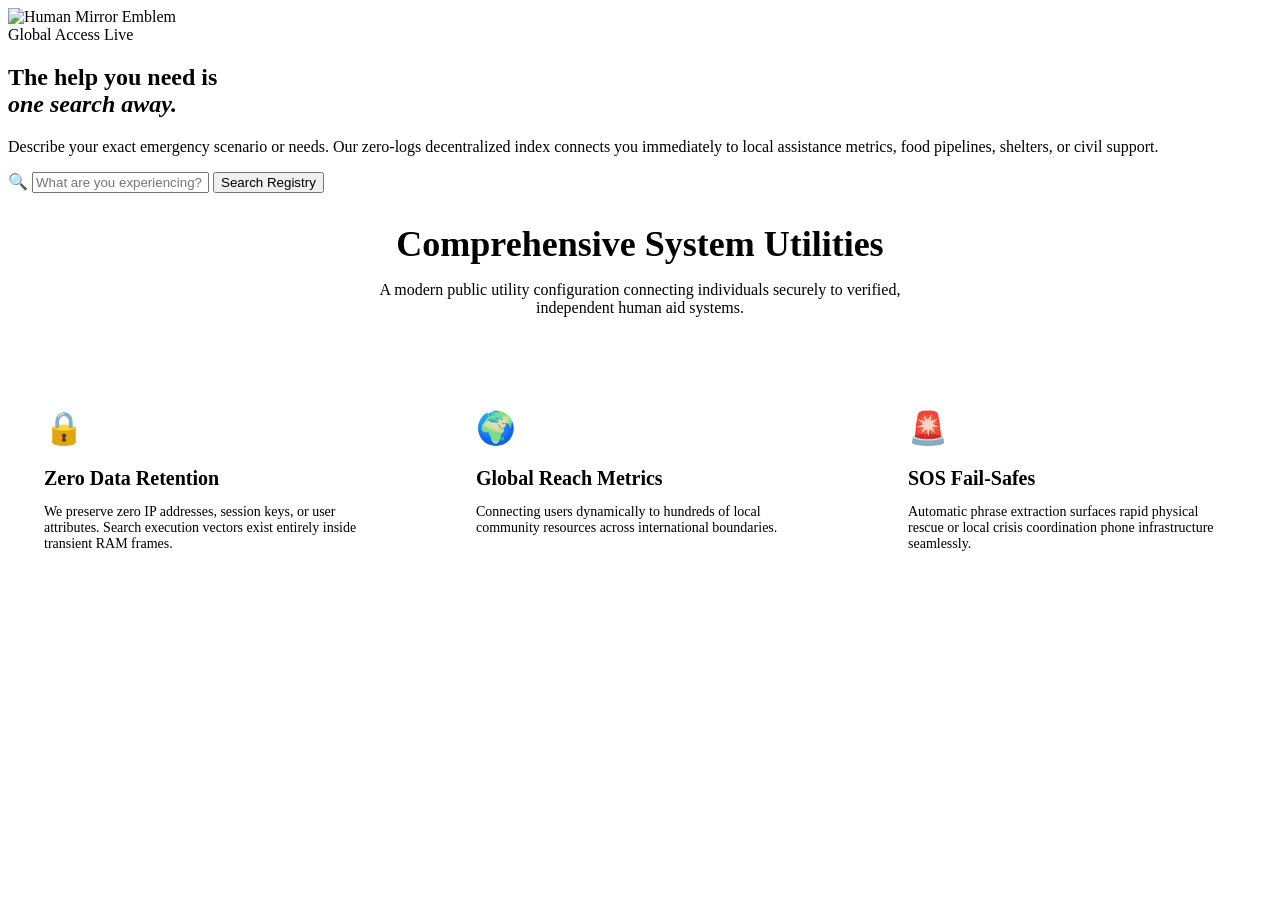
==== commit 53a85bb8: "Update index.html" ====
--- a/index.html
+++ b/index.html
@@ -1,336 +1,71 @@
 <!DOCTYPE html>
 <html lang="en">
 <head>
-<meta charset="UTF-8">
-<meta name="viewport" content="width=device-width, initial-scale=1.0">
-<meta name="description" content="Human Mirror — Connecting Every Human To The Help They Need. Find trusted support, resources, and guidance — free, anywhere in the world.">
-<meta property="og:title" content="Human Mirror — Connecting Every Human To The Help They Need">
-<meta property="og:description" content="Find trusted support, resources, guidance, and protection — wherever you are in the world.">
-<meta property="og:type" content="website">
-<meta property="og:url" content="https://humanmirror.fyi/">
-<meta property="og:image" content="https://humanmirror.fyi/assets/images/logo.png">
-<meta name="twitter:card" content="summary_large_image">
-<meta name="twitter:site" content="@HumanMirroryfi">
-<title>Human Mirror — Connecting Every Human To The Help They Need</title>
-<link rel="icon" type="image/png" href="assets/images/logo.png">
-<link rel="canonical" href="https://humanmirror.fyi/">
-<link rel="stylesheet" href="assets/css/style.css">
-<style>
-/* HOME-ONLY STYLES */
-.hero{min-height:100vh;display:flex;flex-direction:column;align-items:center;justify-content:center;text-align:center;padding:calc(var(--nav-h) + 60px) 24px 80px;position:relative;overflow:hidden;background:var(--cream);}
-.hero-bg{position:absolute;inset:0;pointer-events:none;}
-.hero-dots{position:absolute;inset:0;background-image:radial-gradient(circle,rgba(11,30,61,.06) 1px,transparent 1px);background-size:42px 42px;opacity:.45;}
-.hero-c1{position:absolute;top:-200px;right:-200px;width:660px;height:660px;border-radius:50%;background:radial-gradient(circle,rgba(58,125,35,.055) 0%,transparent 70%);}
-.hero-c2{position:absolute;bottom:-220px;left:-220px;width:800px;height:800px;border-radius:50%;background:radial-gradient(circle,rgba(11,30,61,.04) 0%,transparent 70%);}
-.hero-inner{position:relative;z-index:1;max-width:820px;}
-.hero-logo{width:160px;height:160px;object-fit:contain;border-radius:50%;background:#fff;margin:0 auto 28px;filter:drop-shadow(0 6px 24px rgba(11,30,61,.12));}
-.hero-badge{display:inline-flex;align-items:center;gap:7px;background:var(--green-pale);color:var(--green);font-size:10.5px;font-weight:500;padding:5px 16px;border-radius:50px;border:1px solid rgba(58,125,35,.18);margin-bottom:16px;letter-spacing:1px;text-transform:uppercase;}
-.hero-badge::before{content:'';width:6px;height:6px;border-radius:50%;background:var(--green-light);animation:blink 2s infinite;}
-.hero-rli{display:flex;align-items:center;justify-content:center;gap:14px;margin-bottom:16px;}
-.hero-rli span{font-size:11px;font-weight:500;letter-spacing:3px;text-transform:uppercase;color:var(--muted);}
-.hero-rli .dot{width:4px;height:4px;border-radius:50%;background:var(--gold);}
-.hero h1{font-family:'Fraunces',serif;font-size:clamp(34px,5.5vw,66px);font-weight:600;line-height:1.08;letter-spacing:-2px;color:var(--navy);margin-bottom:20px;}
-.hero h1 em{font-style:italic;color:var(--green-mid);font-weight:300;}
-.hero-sub{font-size:clamp(15px,1.8vw,18px);color:var(--muted);line-height:1.7;max-width:540px;margin:0 auto 44px;font-weight:300;}
-/* SEARCH */
-.search-wrap{width:100%;max-width:640px;margin:0 auto;}
-.search-box{display:flex;align-items:center;background:#fff;border:1.5px solid var(--border);border-radius:100px;padding:6px 6px 6px 24px;box-shadow:var(--shadow-md);transition:border-color .2s,box-shadow .2s;gap:10px;}
-.search-box:focus-within{border-color:var(--green-mid);box-shadow:var(--shadow-md),0 0 0 4px rgba(58,125,35,.09);}
-.search-icon{width:19px;height:19px;color:var(--muted);flex-shrink:0;}
-.search-input{flex:1;border:none;outline:none;font-size:15px;font-weight:300;color:var(--navy);background:transparent;padding:9px 0;min-width:0;}
-.search-input::placeholder{color:rgba(107,122,153,.6);}
-.search-btn{background:var(--navy);color:#fff;border:none;border-radius:50px;padding:13px 28px;font-size:14.5px;font-weight:500;cursor:pointer;transition:background .2s,transform .15s;display:flex;align-items:center;gap:7px;white-space:nowrap;flex-shrink:0;}
-.search-btn:hover{background:var(--navy-mid);transform:scale(1.02);}
-.chips{margin-top:17px;display:flex;flex-wrap:wrap;gap:7px;justify-content:center;}
-.chip-example{background:#fff;color:var(--muted);font-size:12.5px;font-weight:400;padding:6px 15px;border-radius:50px;border:1px solid var(--border);cursor:pointer;transition:all .2s;box-shadow:var(--shadow-sm);}
-.chip-example:hover{background:var(--navy);color:#fff;border-color:var(--navy);transform:translateY(-1px);}
-.loc-hint{margin-top:13px;font-size:12px;color:var(--muted);display:flex;align-items:center;justify-content:center;gap:6px;}
-.loc-dot{width:7px;height:7px;border-radius:50%;background:var(--green-light);animation:blink 2s infinite;}
-/* CATEGORY GRID */
-.cat-grid{display:grid;grid-template-columns:repeat(5,1fr);gap:14px;}
-.cat-card{background:#fff;border:1px solid var(--border);border-radius:var(--r);padding:24px 18px;cursor:pointer;transition:all .25s;text-align:left;position:relative;overflow:hidden;text-decoration:none;display:block;}
-.cat-card::after{content:'';position:absolute;bottom:0;left:0;right:0;height:3px;background:var(--cc,var(--green-mid));transform:scaleX(0);transition:transform .25s;transform-origin:left;}
-.cat-card:hover{transform:translateY(-4px);box-shadow:var(--shadow-md);border-color:transparent;}
-.cat-card:hover::after{transform:scaleX(1);}
-.cat-icon{width:42px;height:42px;border-radius:11px;display:flex;align-items:center;justify-content:center;margin-bottom:14px;font-size:20px;background:var(--cb,var(--green-pale));}
-.cat-name{font-size:13.5px;font-weight:500;color:var(--navy);margin-bottom:3px;}
-.cat-sub{font-size:11.5px;color:var(--muted);}
-/* HOW SECTION */
-.how-section{padding:76px 40px;background:var(--navy);color:#fff;position:relative;overflow:hidden;}
-.how-bg{position:absolute;inset:0;background-image:radial-gradient(circle at 80% 50%,rgba(58,125,35,.09) 0%,transparent 60%);pointer-events:none;}
-.how-section .s-tag{color:rgba(76,175,48,.9);}
-.how-section .s-title{color:#fff;}
-.how-section .s-desc{color:rgba(255,255,255,.5);}
-.how-steps{max-width:1100px;margin:0 auto;display:grid;grid-template-columns:repeat(4,1fr);gap:20px;position:relative;z-index:1;}
-.step-card{background:rgba(255,255,255,.05);border:1px solid rgba(255,255,255,.08);border-radius:var(--r);padding:28px 22px;transition:background .2s;}
-.step-card:hover{background:rgba(255,255,255,.09);}
-.step-num{font-family:'Fraunces',serif;font-size:48px;font-weight:600;color:rgba(255,255,255,.07);line-height:1;margin-bottom:14px;letter-spacing:-2px;}
-.step-ico{width:44px;height:44px;background:rgba(58,125,35,.25);border-radius:11px;display:flex;align-items:center;justify-content:center;font-size:20px;margin-bottom:18px;}
-.step-title{font-size:16px;font-weight:500;color:#fff;margin-bottom:8px;}
-.step-desc{font-size:13px;color:rgba(255,255,255,.48);line-height:1.65;font-weight:300;}
-/* PILOT COUNTRIES */
-.country-cards{display:grid;grid-template-columns:repeat(3,1fr);gap:22px;}
-.country-card{background:#fff;border:1px solid var(--border);border-radius:var(--r);overflow:hidden;transition:all .25s;}
-.country-card:hover{transform:translateY(-4px);box-shadow:var(--shadow-md);}
-.country-card-head{padding:24px 24px 16px;display:flex;align-items:center;gap:14px;}
-.country-flag{font-size:36px;}
-.country-name{font-family:'Fraunces',serif;font-size:20px;font-weight:600;color:var(--navy);letter-spacing:-.5px;}
-.country-sub{font-size:12px;color:var(--muted);}
-.country-body{padding:0 24px 24px;display:flex;flex-direction:column;gap:9px;}
-.country-footer{padding:14px 24px;border-top:1px solid var(--border);}
-/* EMG BAR */
-.emg-bar{padding:32px 40px;background:#FFF5F5;border-top:1px solid #FED7D7;border-bottom:1px solid #FED7D7;}
-.emg-bar-inner{max-width:1100px;margin:0 auto;display:flex;align-items:center;justify-content:space-between;gap:20px;flex-wrap:wrap;}
-.emg-icon-box{width:48px;height:48px;background:var(--red);border-radius:12px;display:flex;align-items:center;justify-content:center;font-size:22px;animation:pulse-red 2.5s infinite;flex-shrink:0;}
-.emg-title{font-family:'Fraunces',serif;font-size:19px;font-weight:600;color:#991B1B;margin-bottom:3px;}
-.emg-desc{font-size:13px;color:#B91C1C;font-weight:300;}
-.emg-actions{display:flex;gap:11px;flex-wrap:wrap;}
-/* AI TEASER */
-.ai-wrap{background:linear-gradient(135deg,var(--navy) 0%,#2B4F8C 100%);border-radius:var(--r-lg);padding:56px;display:grid;grid-template-columns:1fr 1fr;gap:56px;align-items:center;position:relative;overflow:hidden;}
-.ai-glow{position:absolute;top:-80px;right:-80px;width:360px;height:360px;border-radius:50%;background:radial-gradient(circle,rgba(58,125,35,.15) 0%,transparent 70%);pointer-events:none;}
-.ai-content{position:relative;z-index:1;}
-.ai-tag{font-size:10.5px;font-weight:500;letter-spacing:2px;text-transform:uppercase;color:rgba(76,175,48,.9);margin-bottom:18px;display:block;}
-.ai-title{font-family:'Fraunces',serif;font-size:clamp(26px,3.5vw,34px);font-weight:600;color:#fff;letter-spacing:-1.3px;line-height:1.2;margin-bottom:14px;}
-.ai-title em{font-style:italic;font-weight:300;color:rgba(76,175,48,.9);}
-.ai-desc{font-size:15px;color:rgba(255,255,255,.52);line-height:1.7;font-weight:300;margin-bottom:26px;}
-.ai-feats{display:flex;flex-direction:column;gap:10px;}
-.ai-feat{display:flex;align-items:center;gap:10px;font-size:13.5px;color:rgba(255,255,255,.72);}
-.ai-feat-dot{width:5px;height:5px;border-radius:50%;background:var(--green-light);flex-shrink:0;}
-.ai-demo{background:rgba(255,255,255,.05);border:1px solid rgba(255,255,255,.1);border-radius:var(--r);padding:24px;position:relative;z-index:1;}
-.chat{display:flex;flex-direction:column;gap:14px;}
-.chat-msg{display:flex;gap:10px;align-items:flex-start;}
-.chat-msg.user{flex-direction:row-reverse;}
-.chat-av{width:30px;height:30px;border-radius:50%;display:flex;align-items:center;justify-content:center;font-size:13px;flex-shrink:0;}
-.chat-msg.ai .chat-av{background:rgba(58,125,35,.3);}
-.chat-msg.user .chat-av{background:rgba(255,255,255,.12);}
-.chat-bub{padding:11px 15px;border-radius:13px;font-size:13px;line-height:1.55;max-width:240px;}
-.chat-msg.ai .chat-bub{background:rgba(255,255,255,.08);color:rgba(255,255,255,.85);border-radius:4px 13px 13px 13px;}
-.chat-msg.user .chat-bub{background:var(--green-mid);color:#fff;border-radius:13px 4px 13px 13px;}
-.typing{display:flex;gap:4px;padding:13px 15px;background:rgba(255,255,255,.08);border-radius:4px 13px 13px 13px;width:fit-content;}
-.typing span{width:6px;height:6px;border-radius:50%;background:rgba(255,255,255,.4);animation:typeBounce 1.4s infinite;}
-.typing span:nth-child(2){animation-delay:.2s;}
-.typing span:nth-child(3){animation-delay:.4s;}
-@keyframes typeBounce{0%,60%,100%{transform:translateY(0);opacity:.4}30%{transform:translateY(-6px);opacity:1}}
-/* CTA */
-.cta-section{padding:76px 40px;background:var(--navy);text-align:center;position:relative;overflow:hidden;}
-.cta-section::before{content:'';position:absolute;inset:0;background:radial-gradient(circle at 50% 50%,rgba(58,125,35,.1) 0%,transparent 65%);}
-.cta-inner{position:relative;z-index:1;max-width:580px;margin:0 auto;}
-.cta-logo{width:72px;height:72px;object-fit:contain;border-radius:50%;background:#fff;margin:0 auto 20px;}
-.cta-title{font-family:'Fraunces',serif;font-size:clamp(30px,4.5vw,48px);font-weight:600;color:#fff;letter-spacing:-1.8px;margin-bottom:16px;line-height:1.1;}
-.cta-title em{font-style:italic;color:rgba(76,175,48,.9);font-weight:300;}
-.cta-sub{font-size:16px;color:rgba(255,255,255,.48);font-weight:300;margin-bottom:32px;line-height:1.65;}
-.cta-btns{display:flex;gap:13px;justify-content:center;flex-wrap:wrap;}
-/* STATS GRID */
-.stats-grid{display:grid;grid-template-columns:repeat(4,1fr);gap:20px;}
-/* PILOT STATUS BANNER */
-.pilot-banner{background:var(--green-pale);border:1px solid rgba(58,125,35,.2);border-radius:var(--r);padding:18px 24px;display:flex;align-items:flex-start;gap:13px;margin-bottom:36px;}
-.pilot-icon{font-size:22px;flex-shrink:0;}
-.pilot-text{font-size:13.5px;color:var(--green);line-height:1.6;font-weight:300;}
-.pilot-text strong{font-weight:600;color:var(--navy);}
-
-@media(max-width:1024px){.cat-grid{grid-template-columns:repeat(3,1fr);}.how-steps{grid-template-columns:repeat(2,1fr);}.stats-grid{grid-template-columns:repeat(2,1fr);}.country-cards{grid-template-columns:1fr 1fr;}}
-@media(max-width:768px){.hero{padding:calc(var(--nav-h)+44px) 20px 60px;}.hero-logo{width:120px;height:120px;}.cat-grid{grid-template-columns:repeat(2,1fr);}.how-section{padding:56px 20px;}.how-steps{grid-template-columns:1fr;}.ai-wrap{grid-template-columns:1fr;padding:36px 22px;gap:32px;}.ai-title{font-size:26px;}.emg-bar{padding:24px 20px;}.emg-bar-inner{flex-direction:column;align-items:flex-start;}.country-cards{grid-template-columns:1fr;}.cta-btns{flex-direction:column;align-items:center;}.stats-grid{grid-template-columns:1fr 1fr;}}
-@media(max-width:480px){.cat-grid{grid-template-columns:1fr 1fr;}.search-box{border-radius:16px;padding:10px 14px;flex-direction:column;gap:8px;}.search-btn{width:100%;justify-content:center;}}
-</style>
+  <meta charset="UTF-8">
+  <meta name="viewport" content="width=device-width, initial-scale=1.0">
+  <title>Human Mirror — Connecting Every Human To The Help They Need</title>
+  <meta name="description" content="Human Mirror is a Global Digital Public Service Platform. Find trusted support, resources, guidance, and protection — wherever you are.">
+  <link rel="stylesheet" href="assets/css/style.css">
 </head>
 <body>
-<div id="hm-nav"></div>
-<main id="main-content">
 
-<!-- HERO -->
-<section class="hero" id="search">
-  <div class="hero-bg"><div class="hero-dots"></div><div class="hero-c1"></div><div class="hero-c2"></div></div>
-  <div class="hero-inner">
-    <img class="hero-logo ah" src="assets/images/logo.png" alt="Human Mirror — Reflect. Learn. Improve." width="160" height="160"/>
-    <div class="hero-rli ah1">
-      <span>Reflect</span><div class="dot"></div><span>Learn</span><div class="dot"></div><span>Improve</span>
+  <div id="hm-header"></div>
+
+  <section id="hero" class="hero">
+    <div class="hero-bg">
+      <div class="hero-circle-1"></div>
+      <div class="hero-circle-2"></div>
+      <div class="hero-dots"></div>
     </div>
-    <div class="hero-badge ah1">Global Digital Public Service Platform</div>
-    <h1 class="ah2">Connecting <em>Every Human</em><br>To The Help They Need.</h1>
-    <p class="hero-sub ah3">Find trusted support, resources, guidance, and protection — wherever you are in the world. Free. Always.</p>
-    <div class="search-wrap ah3">
-      <div class="search-box">
-        <svg class="search-icon" viewBox="0 0 24 24" fill="none" stroke="currentColor" stroke-width="2" stroke-linecap="round" stroke-linejoin="round"><circle cx="11" cy="11" r="8"/><line x1="21" y1="21" x2="16.65" y2="16.65"/></svg>
-        <input type="text" class="search-input" id="searchInput" placeholder="Describe your problem… e.g. I need mental health support" aria-label="Search for help"/>
-        <button class="search-btn" id="searchBtn">
-          <svg width="14" height="14" viewBox="0 0 24 24" fill="none" stroke="currentColor" stroke-width="2.5" stroke-linecap="round" stroke-linejoin="round"><line x1="5" y1="12" x2="19" y2="12"/><polyline points="12 5 19 12 12 19"/></svg>
-          Find Help
-        </button>
+    <div class="hero-content container reveal">
+      <div class="hero-logo-wrap">
+        <img class="hero-logo-img" src="assets/images/logo.jpeg" alt="Human Mirror Emblem">
       </div>
-      <div class="chips">
-        <span class="chip-example" data-q="I am being blackmailed online">Blackmail / Cybercrime</span>
-        <span class="chip-example" data-q="I need mental health support">Mental Health</span>
-        <span class="chip-example" data-q="My child is missing">Missing Child</span>
-        <span class="chip-example" data-q="I need career guidance">Career Guidance</span>
-        <span class="chip-example" data-q="I need legal help">Legal Help</span>
-        <span class="chip-example" data-q="I am struggling with addiction">Addiction</span>
+      <div>
+        <span class="hero-badge">Global Access Live</span>
       </div>
-      <div class="loc-hint"><div class="loc-dot"></div><span id="loc-hint">Detecting your location for relevant resources…</span></div>
-    </div>
-  </div>
-</section>
-
-<!-- TRUST BAR -->
-<div class="trust-bar reveal">
-  <div class="trust-item"><svg viewBox="0 0 24 24" fill="none" stroke="currentColor" stroke-width="2" stroke-linecap="round" stroke-linejoin="round"><path d="M12 22s8-4 8-10V5l-8-3-8 3v7c0 6 8 10 8 10z"/></svg>Private &amp; Confidential</div>
-  <div class="trust-div"></div>
-  <div class="trust-item"><svg viewBox="0 0 24 24" fill="none" stroke="currentColor" stroke-width="2" stroke-linecap="round" stroke-linejoin="round"><polyline points="20 6 9 17 4 12"/></svg>Verified Resources Only</div>
-  <div class="trust-div"></div>
-  <div class="trust-item"><svg viewBox="0 0 24 24" fill="none" stroke="currentColor" stroke-width="2" stroke-linecap="round" stroke-linejoin="round"><circle cx="12" cy="12" r="10"/><polyline points="12 6 12 12 16 14"/></svg>Available 24/7</div>
-  <div class="trust-div"></div>
-  <div class="trust-item"><svg viewBox="0 0 24 24" fill="none" stroke="currentColor" stroke-width="2" stroke-linecap="round" stroke-linejoin="round"><path d="M21 10c0 7-9 13-9 13s-9-6-9-13a9 9 0 0 1 18 0z"/><circle cx="12" cy="10" r="3"/></svg>Location-Aware</div>
-  <div class="trust-div"></div>
-  <div class="trust-item"><svg viewBox="0 0 24 24" fill="none" stroke="currentColor" stroke-width="2" stroke-linecap="round" stroke-linejoin="round"><path d="M17 21v-2a4 4 0 0 0-4-4H5a4 4 0 0 0-4 4v2"/><circle cx="9" cy="7" r="4"/></svg>Free for Everyone</div>
-</div>
-
-<!-- PILOT COUNTRIES -->
-<section class="s" style="background:var(--white)">
-  <div class="s-w">
-    <div class="s-head reveal">
-      <div class="s-tag">Pilot Countries — MVP Launch</div>
-      <h2 class="s-title">Starting with <em>India, UAE &amp; USA</em></h2>
-      <p class="s-desc">Human Mirror is launching with verified, real resources for our three pilot countries — growing from there.</p>
-    </div>
-    <div class="pilot-banner reveal">
-      <div class="pilot-icon">🌱</div>
-      <div class="pilot-text"><strong>Building Global Coverage:</strong> Human Mirror is in its MVP phase. We are starting with real, verified resources for India, UAE, and USA — and expanding country by country. We never show fake numbers.</div>
-    </div>
-    <div class="country-cards">
-      <div class="country-card reveal">
-        <div class="country-card-head"><div class="country-flag">🇮🇳</div><div><div class="country-name">India</div><div class="country-sub">Emergency · Mental Health · Child Safety · Legal Aid</div></div></div>
-        <div class="country-body">
-          <a href="tel:112" class="res-card"><div class="res-card-left"><div class="res-dot" style="background:#DC2626"></div><div><div class="res-name">National Emergency</div><div class="res-meta">All emergencies • 24/7</div></div></div><span class="res-action">112 →</span></a>
-          <a href="tel:1098" class="res-card"><div class="res-card-left"><div class="res-dot" style="background:#DC2626"></div><div><div class="res-name">Childline India</div><div class="res-meta">Child protection • Free • 24/7</div></div></div><span class="res-action">1098 →</span></a>
-          <a href="tel:181" class="res-card"><div class="res-card-left"><div class="res-dot" style="background:#DB2777"></div><div><div class="res-name">Women Helpline</div><div class="res-meta">Women's safety • Free</div></div></div><span class="res-action">181 →</span></a>
-          <a href="tel:1930" class="res-card"><div class="res-card-left"><div class="res-dot" style="background:#0284C7"></div><div><div class="res-name">Cybercrime Helpline</div><div class="res-meta">Online fraud & cybercrime</div></div></div><span class="res-action">1930 →</span></a>
-        </div>
-        <div class="country-footer"><a href="global-resources.html#india" class="btn btn-outline btn-sm" style="width:100%;justify-content:center;">All India Resources →</a></div>
-      </div>
-      <div class="country-card reveal rd1">
-        <div class="country-card-head"><div class="country-flag">🇦🇪</div><div><div class="country-name">UAE</div><div class="country-sub">Emergency · Child Safety · Mental Health · Government</div></div></div>
-        <div class="country-body">
-          <a href="tel:999" class="res-card"><div class="res-card-left"><div class="res-dot" style="background:#DC2626"></div><div><div class="res-name">National Emergency</div><div class="res-meta">Police, Ambulance, Fire • 24/7</div></div></div><span class="res-action">999 →</span></a>
-          <a href="tel:800CHILD" class="res-card"><div class="res-card-left"><div class="res-dot" style="background:#DC2626"></div><div><div class="res-name">Child Protection</div><div class="res-meta">Ministry of Interior • Free</div></div></div><span class="res-action">800-CHILD →</span></a>
-          <a href="tel:8004673" class="res-card"><div class="res-card-left"><div class="res-dot" style="background:#7C3AED"></div><div><div class="res-name">Aman Social Support</div><div class="res-meta">Mental health & social services</div></div></div><span class="res-action">800-HOPE →</span></a>
-          <a href="https://www.mcd.gov.ae" target="_blank" rel="noopener" class="res-card"><div class="res-card-left"><div class="res-dot" style="background:#0D9488"></div><div><div class="res-name">Ministry of Community Dev.</div><div class="res-meta">Social support services</div></div></div><span class="res-action">Visit →</span></a>
-        </div>
-        <div class="country-footer"><a href="global-resources.html#uae" class="btn btn-outline btn-sm" style="width:100%;justify-content:center;">All UAE Resources →</a></div>
-      </div>
-      <div class="country-card reveal rd2">
-        <div class="country-card-head"><div class="country-flag">🇺🇸</div><div><div class="country-name">USA</div><div class="country-sub">Emergency · Crisis Lines · Community Services</div></div></div>
-        <div class="country-body">
-          <a href="tel:911" class="res-card"><div class="res-card-left"><div class="res-dot" style="background:#DC2626"></div><div><div class="res-name">National Emergency</div><div class="res-meta">Police, Ambulance, Fire • 24/7</div></div></div><span class="res-action">911 →</span></a>
-          <a href="tel:988" class="res-card"><div class="res-card-left"><div class="res-dot" style="background:#7C3AED"></div><div><div class="res-name">988 Suicide &amp; Crisis Lifeline</div><div class="res-meta">Call or text • Free • 24/7</div></div></div><span class="res-action">988 →</span></a>
-          <a href="tel:211" class="res-card"><div class="res-card-left"><div class="res-dot" style="background:#0D9488"></div><div><div class="res-name">211 Community Services</div><div class="res-meta">Health, housing, food, crisis</div></div></div><span class="res-action">211 →</span></a>
-          <a href="tel:18007997233" class="res-card"><div class="res-card-left"><div class="res-dot" style="background:#DB2777"></div><div><div class="res-name">National DV Hotline</div><div class="res-meta">Domestic violence • Free • 24/7</div></div></div><span class="res-action">1-800-799-7233 →</span></a>
-        </div>
-        <div class="country-footer"><a href="global-resources.html#usa" class="btn btn-outline btn-sm" style="width:100%;justify-content:center;">All USA Resources →</a></div>
-      </div>
-    </div>
-  </div>
-</section>
-
-<!-- CATEGORIES -->
-<section class="s" style="background:var(--cream)">
-  <div class="s-ww">
-    <div class="s-head reveal">
-      <div class="s-tag">Help Categories</div>
-      <h2 class="s-title">Whatever you're facing,<br><em>we have a path forward.</em></h2>
-      <p class="s-desc">Ten essential areas of human need — each with verified resources and expert guidance.</p>
-    </div>
-    <div class="cat-grid">
-      <a href="categories.html#child-protection" class="cat-card reveal" style="--cc:#DC2626;--cb:#FFF5F5;"><div class="cat-icon">🛡️</div><div class="cat-name">Child Protection</div><div class="cat-sub">Safety &amp; abuse support</div></a>
-      <a href="categories.html#womens-safety" class="cat-card reveal rd1" style="--cc:#DB2777;--cb:#FDF2F8;"><div class="cat-icon">💜</div><div class="cat-name">Women's Safety</div><div class="cat-sub">Domestic violence &amp; rights</div></a>
-      <a href="categories.html#mental-health" class="cat-card reveal rd2" style="--cc:#7C3AED;--cb:#F5F3FF;"><div class="cat-icon">🧠</div><div class="cat-name">Mental Health</div><div class="cat-sub">Counselling &amp; crisis support</div></a>
-      <a href="categories.html#education" class="cat-card reveal rd3" style="--cc:#2563EB;--cb:#EFF6FF;"><div class="cat-icon">📚</div><div class="cat-name">Education</div><div class="cat-sub">Learning &amp; scholarships</div></a>
-      <a href="categories.html#career-guidance" class="cat-card reveal rd4" style="--cc:#0D9488;--cb:#F0FDFA;"><div class="cat-icon">💼</div><div class="cat-name">Career Guidance</div><div class="cat-sub">Jobs &amp; skill development</div></a>
-      <a href="categories.html#legal-assistance" class="cat-card reveal" style="--cc:#D97706;--cb:#FFFBEB;"><div class="cat-icon">⚖️</div><div class="cat-name">Legal Resources</div><div class="cat-sub">Rights &amp; legal aid</div></a>
-      <a href="categories.html#digital-safety" class="cat-card reveal rd1" style="--cc:#0284C7;--cb:#F0F9FF;"><div class="cat-icon">🔒</div><div class="cat-name">Digital Safety</div><div class="cat-sub">Cybercrime &amp; online harm</div></a>
-      <a href="categories.html#addiction-recovery" class="cat-card reveal rd2" style="--cc:#16A34A;--cb:#F0FDF4;"><div class="cat-icon">🌱</div><div class="cat-name">Addiction Recovery</div><div class="cat-sub">Substance &amp; behavioural</div></a>
-      <a href="categories.html#human-values" class="cat-card reveal rd3" style="--cc:#8B6914;--cb:#FEFCE8;"><div class="cat-icon">🌟</div><div class="cat-name">Human Values</div><div class="cat-sub">Wellbeing &amp; purpose</div></a>
-      <a href="categories.html#emergency-support" class="cat-card reveal rd4" style="--cc:#DC2626;--cb:#FFF5F5;"><div class="cat-icon">🚨</div><div class="cat-name">Emergency Support</div><div class="cat-sub">Crisis &amp; disaster relief</div></a>
-    </div>
-  </div>
-</section>
-
-<!-- HOW IT WORKS -->
-<section class="how-section">
-  <div class="how-bg"></div>
-  <div class="s-head reveal">
-    <div class="s-tag">How It Works</div>
-    <h2 class="s-title">From confusion <em>to clarity</em><br>in minutes.</h2>
-    <p class="s-desc">Human Mirror guides you step by step — from your problem to the right solution.</p>
-  </div>
-  <div class="how-steps">
-    <div class="step-card reveal"><div class="step-num">01</div><div class="step-ico">💬</div><div class="step-title">Describe Your Situation</div><div class="step-desc">Type what you're going through in plain language. No judgment. No forms.</div></div>
-    <div class="step-card reveal rd1"><div class="step-num">02</div><div class="step-ico">🧭</div><div class="step-title">We Understand Your Need</div><div class="step-desc">Human Mirror categorises your situation and identifies the type of help required.</div></div>
-    <div class="step-card reveal rd2"><div class="step-num">03</div><div class="step-ico">🔍</div><div class="step-title">Find Trusted Resources</div><div class="step-desc">Get matched with verified helplines, organisations, and services near you.</div></div>
-    <div class="step-card reveal rd3"><div class="step-num">04</div><div class="step-ico">📞</div><div class="step-title">Take Action</div><div class="step-desc">Connect directly — call, visit, or access support with one tap.</div></div>
-  </div>
-  <div style="text-align:center;margin-top:40px;position:relative;z-index:1;">
-    <a href="how-it-works.html" class="btn btn-outline-w">See the Full Process →</a>
-  </div>
-</section>
-
-<!-- AI NAVIGATOR TEASER -->
-<section class="s" style="background:var(--white)">
-  <div class="s-w">
-    <div class="ai-wrap reveal">
-      <div class="ai-glow"></div>
-      <div class="ai-content">
-        <span class="ai-tag">✦ Human Problem Navigator</span>
-        <h2 class="ai-title">You don't have to<br><em>figure it out alone.</em></h2>
-        <p class="ai-desc">Tell Human Mirror what you're going through — in your own words — and we'll navigate you to the right help. No forms. No jargon.</p>
-        <div class="ai-feats">
-          <div class="ai-feat"><div class="ai-feat-dot"></div>Understands emotional, informal language</div>
-          <div class="ai-feat"><div class="ai-feat-dot"></div>Maps your problem to the right category</div>
-          <div class="ai-feat"><div class="ai-feat-dot"></div>Surfaces locally-relevant, verified resources</div>
-          <div class="ai-feat"><div class="ai-feat-dot"></div>Private — no data stored, no account needed</div>
-        </div>
-      </div>
-      <div class="ai-demo">
-        <div class="chat">
-          <div class="chat-msg user"><div class="chat-av">👤</div><div class="chat-bub">I am being blackmailed online and I don't know what to do.</div></div>
-          <div class="chat-msg ai"><div class="chat-av">🌿</div><div class="chat-bub">I understand — this is a serious situation and you are right to seek help. Are you in India, UAE, or another country?</div></div>
-          <div class="chat-msg user"><div class="chat-av">👤</div><div class="chat-bub">India.</div></div>
-          <div class="chat-msg ai"><div class="chat-av">🌿</div><div class="chat-bub">Here are your immediate steps: Report to Cybercrime Helpline 1930 (free, 24/7) and file at cybercrime.gov.in. Do not pay the blackmailer.</div></div>
-          <div class="chat-msg ai"><div class="chat-av"></div><div class="typing"><span></span><span></span><span></span></div></div>
+      <h1>The help you need is<br><em>one search away.</em></h1>
+      <p class="hero-sub">Describe your exact emergency scenario or needs. Our zero-logs decentralized index connects you immediately to local assistance metrics, food pipelines, shelters, or civil support.</p>
+      
+      <div class="search-container">
+        <div class="search-box">
+          <span class="search-icon">🔍</span>
+          <input type="text" class="search-input" placeholder="What are you experiencing? (e.g. 'I need crisis shelter', 'food emergency support')">
+          <button type="button" class="btn btn-green" onclick="window.location.href='categories.html'">Search Registry</button>
         </div>
       </div>
     </div>
-  </div>
-</section>
+  </section>
 
-<!-- EMERGENCY BAR -->
-<div class="emg-bar" id="emergency-bar">
-  <div class="emg-bar-inner">
-    <div style="display:flex;align-items:center;gap:14px;">
-      <div class="emg-icon-box">🚨</div>
-      <div><div class="emg-title">In Immediate Danger?</div><div class="emg-desc">If you or someone you know is at risk — act now. Do not wait.</div></div>
+  <section class="section" style="background:var(--white);">
+    <div class="container">
+      <div style="text-align:center; margin-bottom:56px;" class="reveal">
+        <h2 style="font-size:36px; margin-bottom:16px;">Comprehensive System Utilities</h2>
+        <p style="color:var(--muted); font-weight:300; max-width:600px; margin:0 auto;">A modern public utility configuration connecting individuals securely to verified, independent human aid systems.</p>
+      </div>
+      <div style="display:grid; grid-template-columns:repeat(3, 1fr); gap:32px;">
+        <div class="reveal reveal-delay-1" style="background:var(--cream); padding:36px; border-radius:var(--radius); border:1px solid var(--border);">
+          <div style="font-size:32px; margin-bottom:16px;">🔒</div>
+          <h3 style="font-size:20px; margin-bottom:12px;">Zero Data Retention</h3>
+          <p style="color:var(--muted); font-size:14px; font-weight:300;">We preserve zero IP addresses, session keys, or user attributes. Search execution vectors exist entirely inside transient RAM frames.</p>
+        </div>
+        <div class="reveal reveal-delay-2" style="background:var(--cream); padding:36px; border-radius:var(--radius); border:1px solid var(--border);">
+          <div style="font-size:32px; margin-bottom:16px;">🌍</div>
+          <h3 style="font-size:20px; margin-bottom:12px;">Global Reach Metrics</h3>
+          <p style="color:var(--muted); font-size:14px; font-weight:300;">Connecting users dynamically to hundreds of local community resources across international boundaries.</p>
+        </div>
+        <div class="reveal reveal-delay-3" style="background:var(--cream); padding:36px; border-radius:var(--radius); border:1px solid var(--border);">
+          <div style="font-size:32px; margin-bottom:16px;">🚨</div>
+          <h3 style="font-size:20px; margin-bottom:12px;">SOS Fail-Safes</h3>
+          <p style="color:var(--muted); font-size:14px; font-weight:300;">Automatic phrase extraction surfaces rapid physical rescue or local crisis coordination phone infrastructure seamlessly.</p>
+        </div>
+      </div>
     </div>
-    <div class="emg-actions">
-      <a href="emergency.html" class="btn btn-red">🚨 Emergency Resources</a>
-      <a href="emergency.html#numbers" class="btn btn-outline" style="border-color:#DC2626;color:#DC2626;">Find Local Emergency Numbers</a>
-    </div>
-  </div>
-</div>
+  </section>
 
-<!-- CTA -->
-<section class="cta-section">
-  <div class="cta-inner reveal">
-    <img class="cta-logo" src="assets/images/logo.png" alt="Human Mirror" width="72" height="72"/>
-    <h2 class="cta-title">The help you need<br>is <em>one search away.</em></h2>
-    <p class="cta-sub">Free. Private. No account needed. Available 24/7. For every human, everywhere.</p>
-    <div class="cta-btns">
-      <a href="#search" class="btn btn-green btn-lg">Find Help Now</a>
-      <a href="categories.html" class="btn btn-outline-w btn-lg">Browse All Categories</a>
-    </div>
-  </div>
-</section>
+  <div id="hm-footer"></div>
 
-</main>
-<div id="hm-footer"></div>
-<script src="assets/js/layout.js"></script>
-<script src="assets/js/main.js"></script>
+  <script src="assets/js/layout.js"></script>
+  <script src="assets/js/main.js"></script>
 </body>
 </html>
